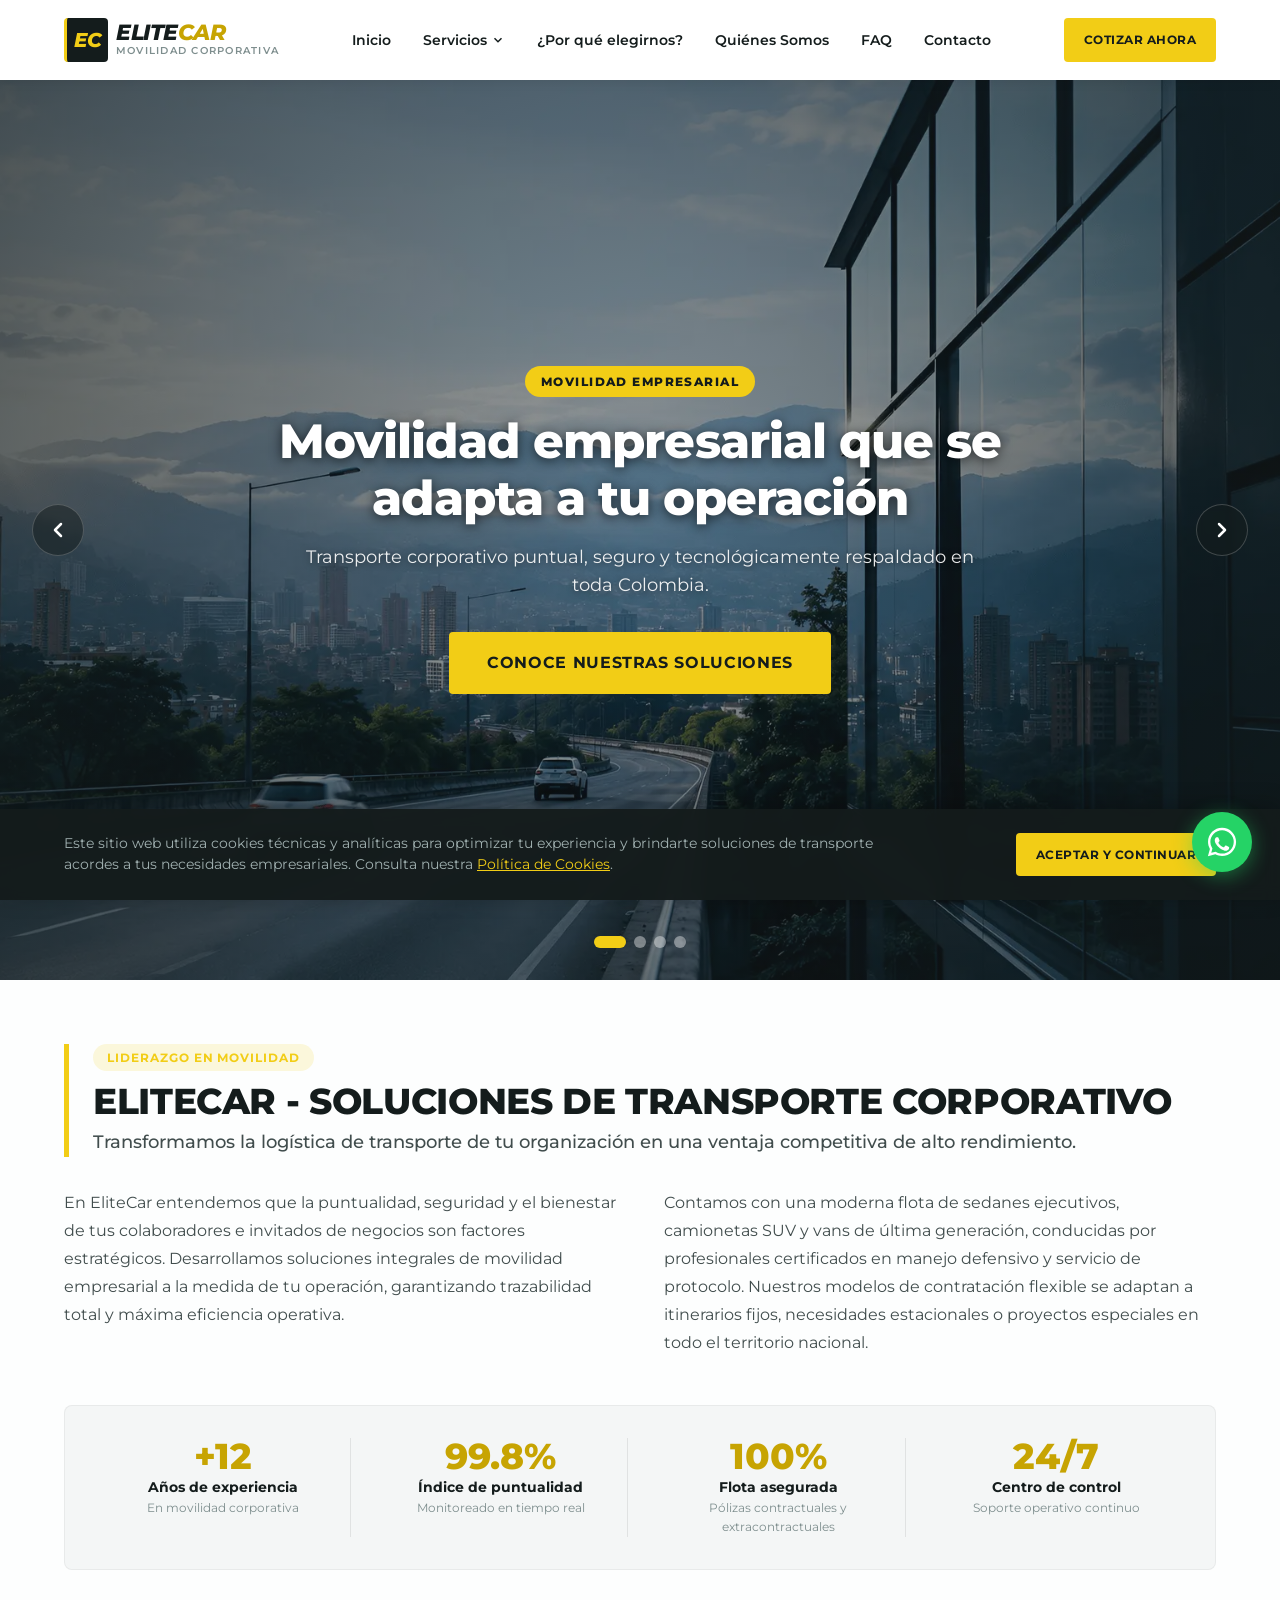
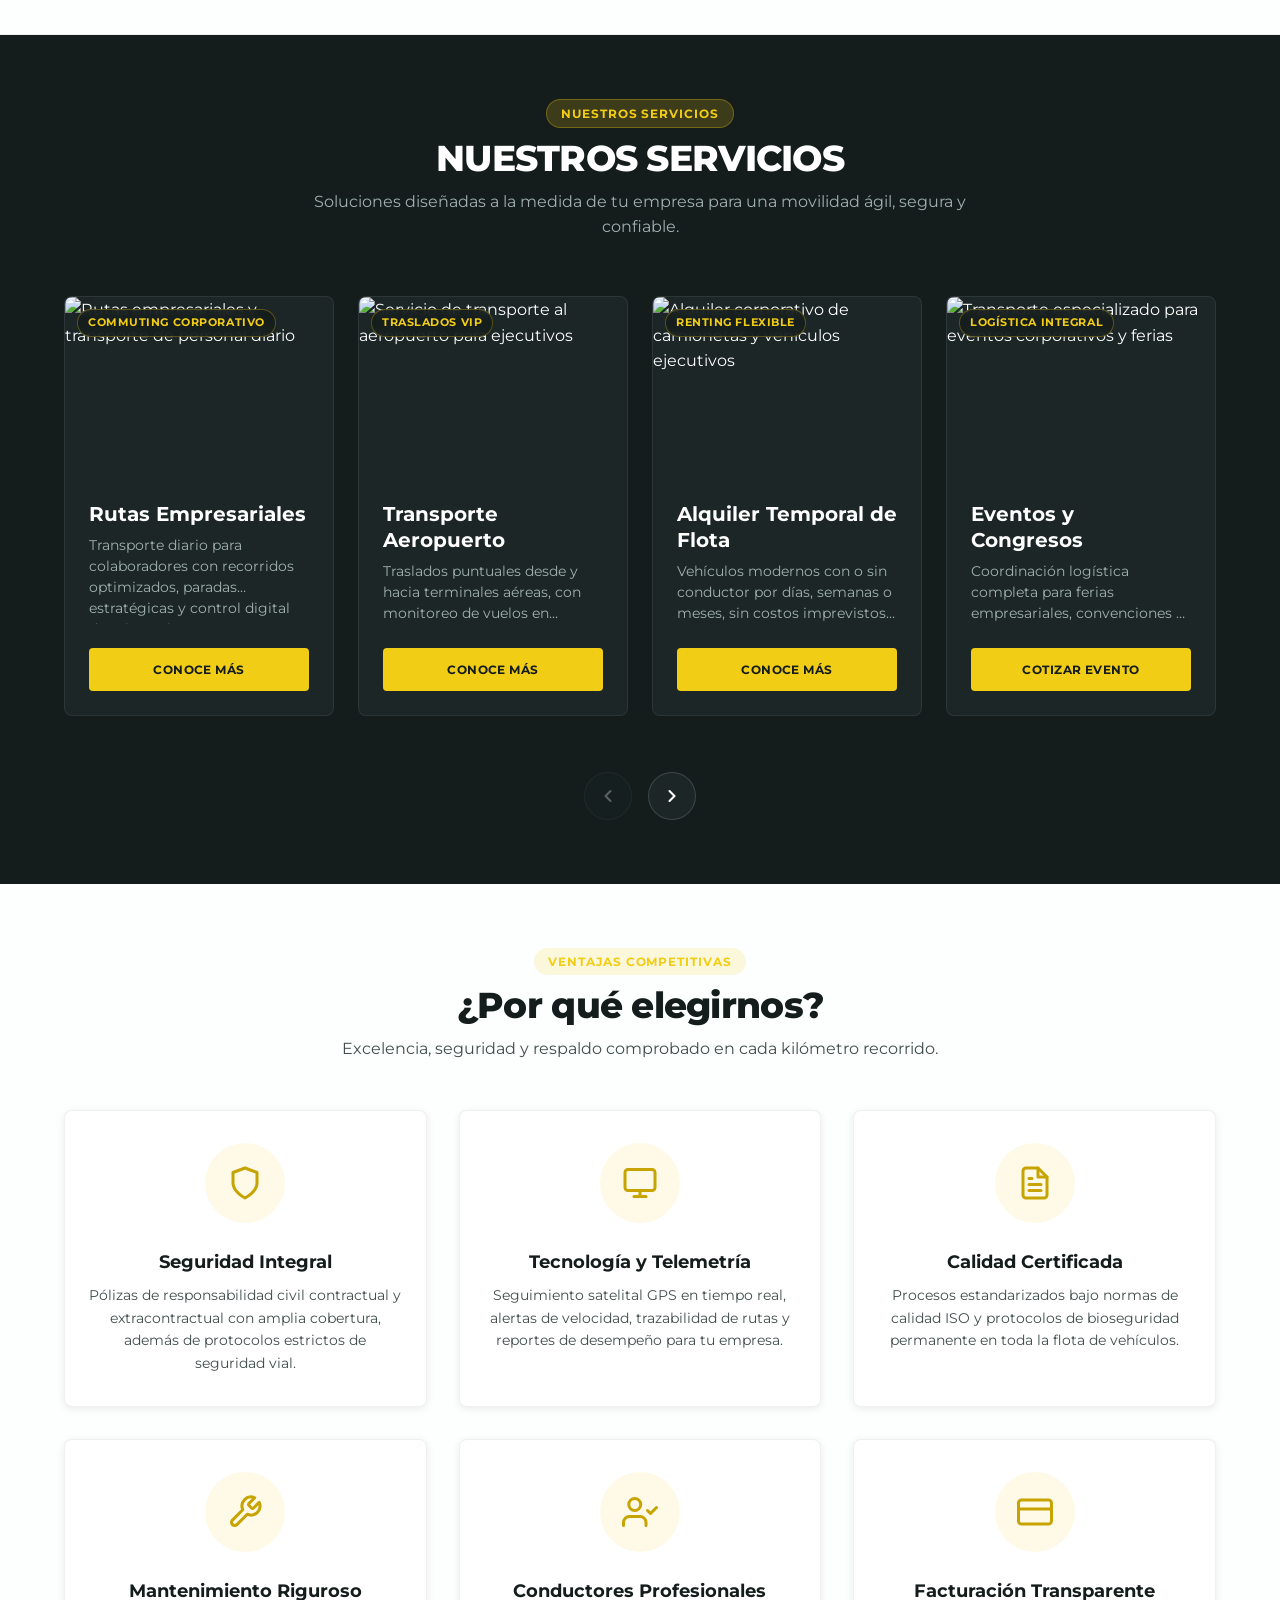
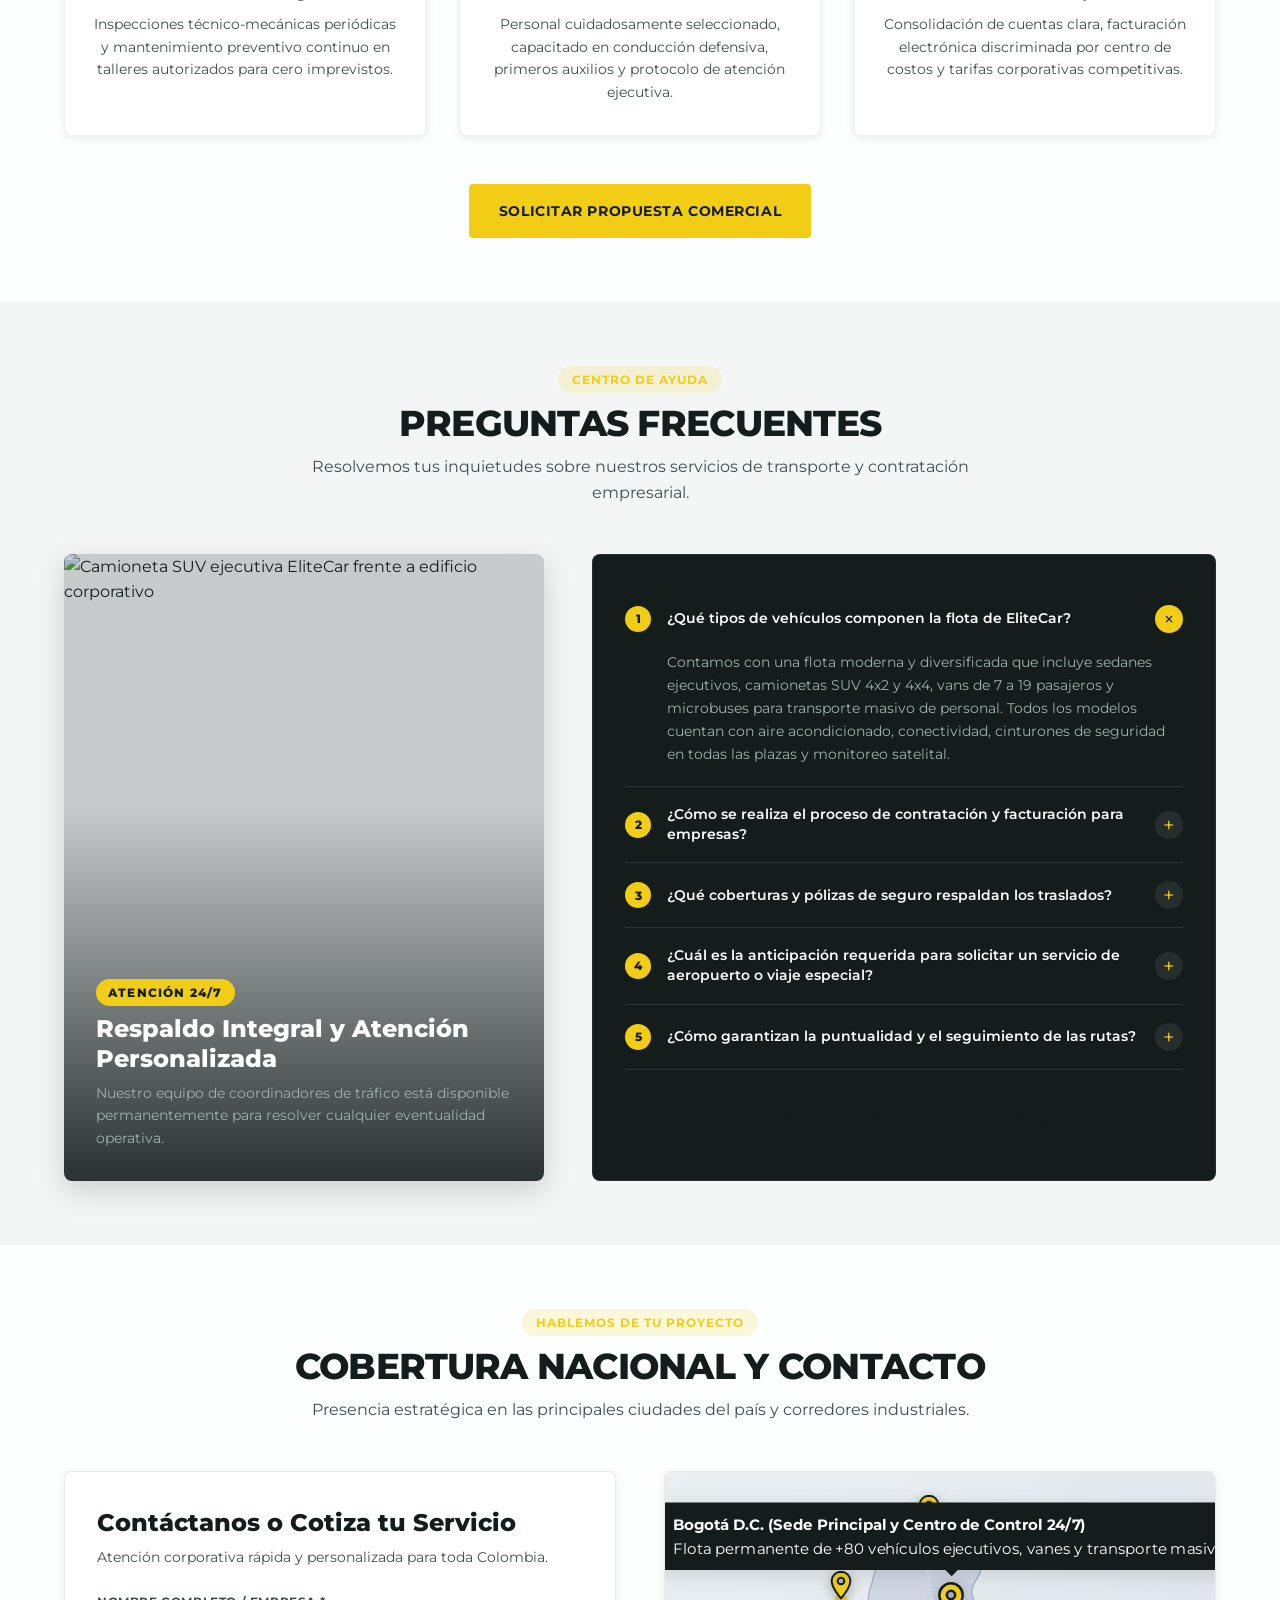
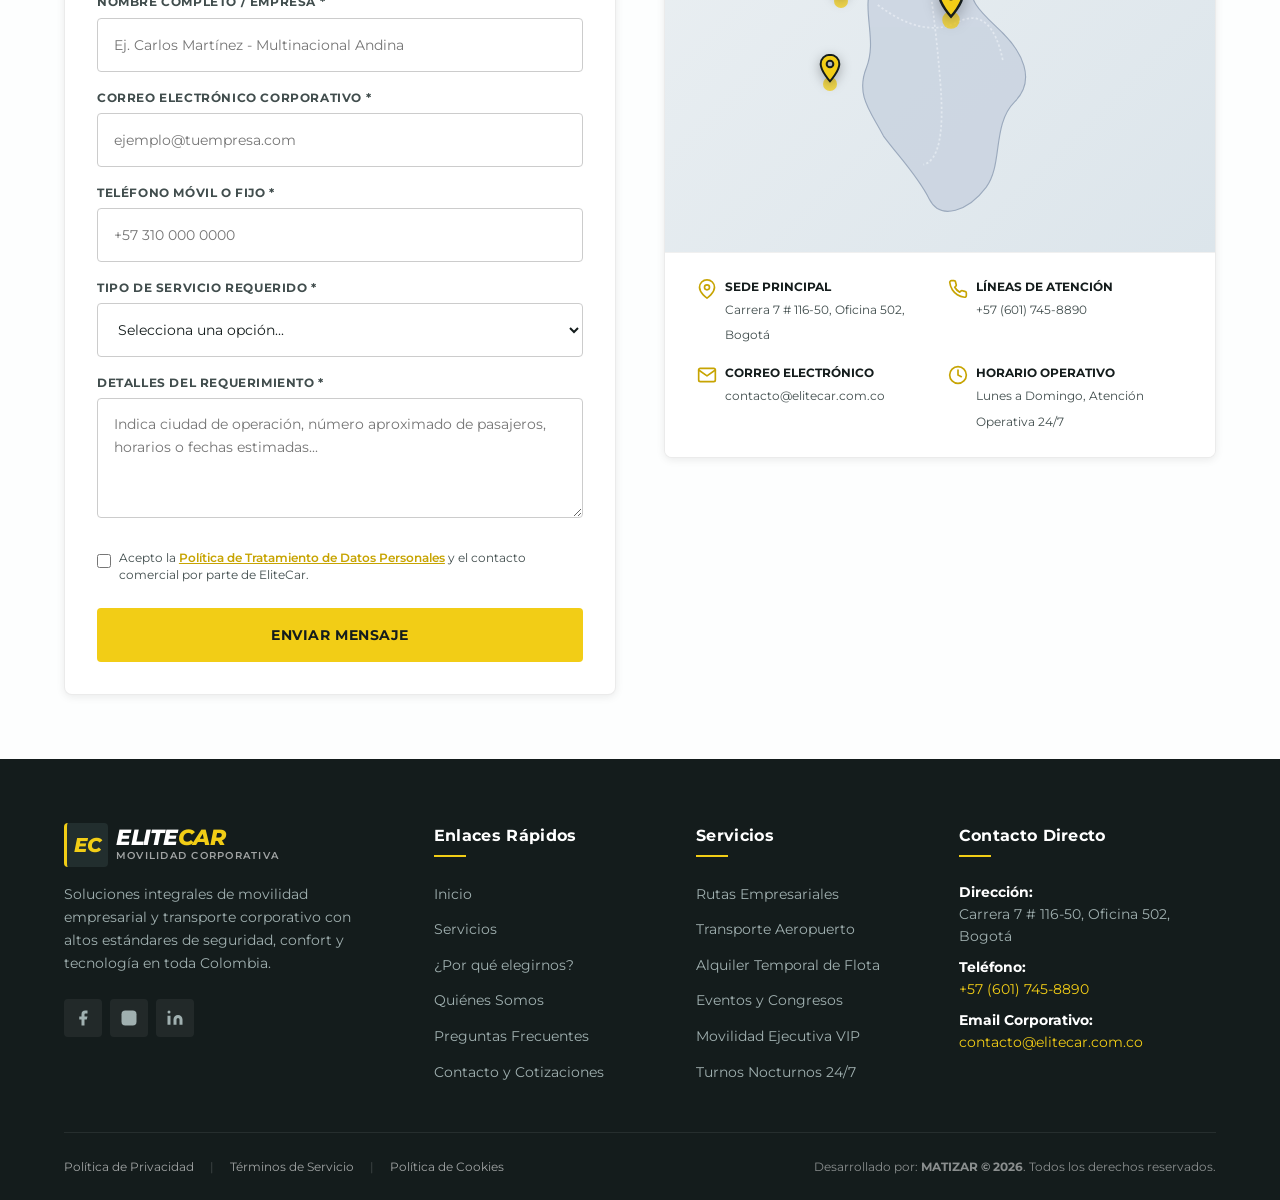
==== index.html @ 80fd0830 "added JSON integration for website content by: gemini 3.8 flash (Hish)" ====
<!DOCTYPE html>
<html lang="es">
<head>
  <meta charset="UTF-8">
  <meta name="viewport" content="width=device-width, initial-scale=1.0">
  <meta http-equiv="X-UA-Compatible" content="IE=edge">

  <!-- SEO Primary Meta Tags -->
  <title>EliteCar - Soluciones de Transporte Corporativo en Colombia</title>
  <meta name="description" content="EliteCar ofrece transporte empresarial, rutas corporativas para colaboradores, transfer aeropuerto y alquiler de flota ejecutiva en Colombia. Flota moderna con telemetría GPS y conductores certificados.">
  <meta name="keywords" content="transporte empresarial, rutas corporativas, transporte aeropuerto bogota, alquiler camionetas ejecutivas, movilidad corporativa colombia, van ejecutiva">
  <meta name="author" content="MATIZAR 2026 / EliteCar">
  <meta name="robots" content="index, follow">

  <!-- Open Graph / Facebook / LinkedIn -->
  <meta property="og:type" content="website">
  <meta property="og:url" content="https://elitecar.com.co/">
  <meta property="og:title" content="EliteCar - Innovación sobre ruedas | Transporte Empresarial">
  <meta property="og:description" content="Soluciones integrales de movilidad empresarial y transporte corporativo con altos estándares de seguridad y puntualidad.">
  <meta property="og:image" content="https://images.unsplash.com/photo-1486406146926-c627a92ad1ab?auto=format&fit=crop&w=1200&q=80">
  <meta property="og:locale" content="es_CO">

  <!-- Twitter Card -->
  <meta name="twitter:card" content="summary_large_image">
  <meta name="twitter:url" content="https://elitecar.com.co/">
  <meta name="twitter:title" content="EliteCar - Transporte Corporativo en Colombia">
  <meta name="twitter:description" content="Rutas empresariales, transfer aeropuerto y alquiler de vehículos ejecutivos para empresas.">
  <meta name="twitter:image" content="https://images.unsplash.com/photo-1486406146926-c627a92ad1ab?auto=format&fit=crop&w=1200&q=80">

  <!-- Canonical URL -->
  <link rel="canonical" href="https://elitecar.com.co/">

  <!-- Stylesheet -->
  <link rel="stylesheet" href="assets/css/styles.css">

  <!-- Schema.org JSON-LD Structured Data -->
  <script type="application/ld+json">
  {
    "@context": "https://schema.org",
    "@type": "LocalBusiness",
    "name": "EliteCar Soluciones de Transporte S.A.S.",
    "image": "https://images.unsplash.com/photo-1486406146926-c627a92ad1ab?auto=format&fit=crop&w=1200&q=80",
    "description": "Soluciones de movilidad y transporte empresarial en Colombia.",
    "url": "https://elitecar.com.co/",
    "telephone": "+576017458890",
    "priceRange": "$$",
    "address": {
      "@type": "PostalAddress",
      "streetAddress": "Carrera 7 # 116-50, Oficina 502",
      "addressLocality": "Bogotá",
      "addressRegion": "Cundinamarca",
      "postalCode": "110111",
      "addressCountry": "CO"
    },
    "geo": {
      "@type": "GeoCoordinates",
      "latitude": 4.6974,
      "longitude": -74.0306
    },
    "openingHoursSpecification": {
      "@type": "OpeningHoursSpecification",
      "dayOfWeek": [
        "Monday",
        "Tuesday",
        "Wednesday",
        "Thursday",
        "Friday",
        "Saturday",
        "Sunday"
      ],
      "opens": "00:00",
      "closes": "23:59"
    }
  }
  </script>
</head>
<body>

  <!-- ==================== SITE HEADER ==================== -->
  <header class="site-header" id="site-header">
    <div class="container header-container">
      <!-- Brand Logo -->
      <a href="index.html" class="site-logo" aria-label="EliteCar Inicio">
        <div class="logo-symbol">EC</div>
        <div class="logo-text-group">
          <span class="logo-text">ELITE<span>CAR</span></span>
          <span class="logo-subtext">Movilidad Corporativa</span>
        </div>
      </a>

      <!-- Desktop & Mobile Navigation Menu -->
      <nav class="nav-menu" id="nav-menu" aria-label="Navegación principal">
        <div class="nav-item">
          <a href="index.html" class="nav-link">Inicio</a>
        </div>
        <div class="nav-item has-dropdown">
          <a href="#servicios" class="nav-link" aria-haspopup="true" aria-expanded="false">
            Servicios
            <svg class="dropdown-chevron" viewBox="0 0 24 24" fill="none" stroke="currentColor" stroke-width="2.5" stroke-linecap="round" stroke-linejoin="round">
              <polyline points="6 9 12 15 18 9"></polyline>
            </svg>
          </a>
          <div class="dropdown-menu" role="menu">
            <a href="services/rutas-empresariales.html" class="dropdown-link" role="menuitem">Rutas Empresariales</a>
            <a href="services/transporte-aeropuerto.html" class="dropdown-link" role="menuitem">Transporte Aeropuerto</a>
            <a href="services/alquiler-temporal.html" class="dropdown-link" role="menuitem">Alquiler Temporal de Flota</a>
            <a href="#servicios" class="dropdown-link" role="menuitem">Ver Todos los Servicios</a>
          </div>
        </div>
        <div class="nav-item">
          <a href="#beneficios" class="nav-link">¿Por qué nosotros?</a>
        </div>
        <div class="nav-item">
          <a href="quienes-somos.html" class="nav-link">Quiénes Somos</a>
        </div>
        <div class="nav-item">
          <a href="#faq" class="nav-link">Preguntas</a>
        </div>
        <div class="nav-item">
          <a href="#contacto" class="nav-link">Contacto</a>
        </div>
      </nav>

      <!-- Header CTA & Mobile Toggle Button -->
      <div style="display: flex; align-items: center; gap: 16px;">
        <a href="#contacto" class="btn btn-sm header-cta-btn">COTIZAR AHORA</a>
        <button class="menu-toggle" id="menu-toggle" aria-label="Abrir menú" aria-expanded="false" aria-controls="nav-menu">
          <span class="hamburger-icon"></span>
        </button>
      </div>
    </div>
  </header>

  <main>
    <!-- ==================== HERO SLIDER ==================== -->
    <section class="hero-slider-section" aria-label="Destacados y Soluciones de Movilidad">
      <div class="slider-wrapper">
        <div class="slider-track">
          <!-- Slide 1 -->
          <div class="slide-item active">
            <img src="https://images.unsplash.com/photo-1486406146926-c627a92ad1ab?auto=format&fit=crop&w=1920&q=80" alt="Flota empresarial EliteCar en autopista corporativa" class="slide-image">
            <div class="slide-overlay"></div>
            <div class="slide-content">
              <span class="slide-badge">MOVILIDAD EMPRESARIAL</span>
              <h1 class="slide-title">Movilidad empresarial que se adapta a tu operación</h1>
              <p class="slide-subtitle">Soluciones integrales de transporte corporativo en Colombia. Seguridad certificada, puntualidad rigurosa y tecnología de punta.</p>
              <a href="#servicios" class="btn hero-cta">CONOCE NUESTRAS SOLUCIONES</a>
            </div>
          </div>

          <!-- Slide 2 -->
          <div class="slide-item">
            <img src="https://images.unsplash.com/photo-1549399542-7e3f8b79c341?auto=format&fit=crop&w=1920&q=80" alt="Rutas empresariales y transporte de personal corporativo" class="slide-image">
            <div class="slide-overlay"></div>
            <div class="slide-content">
              <span class="slide-badge">PUNTUALIDAD GARANTIZADA</span>
              <h2 class="slide-title" style="font-size: var(--font-size-h1);">Rutas estratégicas para optimizar tu talento humano</h2>
              <p class="slide-subtitle">Conecta tus sedes y transporta a tus colaboradores con bioseguridad, confort y trazabilidad satelital en tiempo real.</p>
              <a href="#contacto" class="btn hero-cta">SOLICITAR COTIZACIÓN</a>
            </div>
          </div>

          <!-- Slide 3 -->
          <div class="slide-item">
            <img src="https://images.unsplash.com/photo-1503376780353-7e6692767b70?auto=format&fit=crop&w=1920&q=80" alt="Vehículo ejecutivo para transporte al aeropuerto y directivos" class="slide-image">
            <div class="slide-overlay"></div>
            <div class="slide-content">
              <span class="slide-badge">SERVICIO VIP Y AEROPUERTO</span>
              <h2 class="slide-title" style="font-size: var(--font-size-h1);">Traslados ejecutivos y transfer aeropuerto 24/7</h2>
              <p class="slide-subtitle">Atención personalizada con monitoreo de vuelos y recepción preferencial para ejecutivos, clientes y juntas directivas.</p>
              <a href="services/transporte-aeropuerto.html" class="btn hero-cta">VER DETALLES DEL SERVICIO</a>
            </div>
          </div>

          <!-- Slide 4 -->
          <div class="slide-item">
            <img src="https://images.unsplash.com/photo-1563720223185-11003d516935?auto=format&fit=crop&w=1920&q=80" alt="Flota moderna de camionetas SUV ejecutivas" class="slide-image">
            <div class="slide-overlay"></div>
            <div class="slide-content">
              <span class="slide-badge">COBERTURA NACIONAL</span>
              <h2 class="slide-title" style="font-size: var(--font-size-h1);">Flota moderna monitoreada por telemetría GPS</h2>
              <p class="slide-subtitle">Gestión inteligente de flotas con control de velocidad, informes periódicos y respuesta operativa inmediata.</p>
              <a href="#servicios" class="btn hero-cta">DESCUBRE NUESTRA FLOTA</a>
            </div>
          </div>
        </div>

        <!-- Slider Navigation Controls -->
        <button class="slider-arrow slider-arrow-prev" aria-label="Diapositiva anterior">
          <svg width="24" height="24" viewBox="0 0 24 24" fill="none" stroke="currentColor" stroke-width="2.5" stroke-linecap="round" stroke-linejoin="round">
            <polyline points="15 18 9 12 15 6"></polyline>
          </svg>
        </button>
        <button class="slider-arrow slider-arrow-next" aria-label="Siguiente diapositiva">
          <svg width="24" height="24" viewBox="0 0 24 24" fill="none" stroke="currentColor" stroke-width="2.5" stroke-linecap="round" stroke-linejoin="round">
            <polyline points="9 18 15 12 9 6"></polyline>
          </svg>
        </button>

        <!-- Dots Indicators -->
        <div class="slider-dots" role="tablist" aria-label="Controles del carrusel"></div>
      </div>
    </section>

    <!-- ==================== CORPORATE PRESENTATION BLOCK ==================== -->
    <section class="section section-corporate" id="corporativo">
      <div class="container">
        <div class="corporate-header">
          <span class="badge-tag">LIDERAZGO EN MOVILIDAD</span>
          <h2 class="corporate-headline">ELITECAR - SOLUCIONES DE TRANSPORTE CORPORATIVO</h2>
          <p class="corporate-lead">Transformamos la movilidad de tu organización en una ventaja estratégica de alto rendimiento.</p>
        </div>

        <div class="corporate-grid">
          <div class="corporate-text-column">
            <p>En EliteCar entendemos que la puntualidad, seguridad y el bienestar de tus colaboradores e invitados corporativos son factores esenciales para la productividad. Por ello, estructuramos esquemas de transporte empresarial a la medida de tu modelo de negocio, respaldados por tecnología de geolocalización satelital y soporte permanente.</p>
          </div>
          <div class="corporate-text-column">
            <p>Disponemos de un parque automotor moderno integrado por sedanes ejecutivos, camionetas SUV 4x4 y vanes de alta capacidad, conducidas por profesionales certificados en manejo defensivo y servicio corporativo de protocolo. Operamos con modelos de contratación flexibles que reducen la carga administrativa y optimizan costos logísticos.</p>
          </div>
        </div>

        <!-- Corporate Metrics -->
        <div class="metrics-grid">
          <div class="metric-card">
            <div class="metric-value">+12</div>
            <div class="metric-label">Años de Trayectoria</div>
            <div class="metric-detail">En movilidad corporativa</div>
          </div>
          <div class="metric-card">
            <div class="metric-value">99.8%</div>
            <div class="metric-label">Índice de Puntualidad</div>
            <div class="metric-detail">Monitoreado en tiempo real</div>
          </div>
          <div class="metric-card">
            <div class="metric-value">100%</div>
            <div class="metric-label">Flota Asegurada</div>
            <div class="metric-detail">Pólizas contractuales completas</div>
          </div>
          <div class="metric-card">
            <div class="metric-value">24/7</div>
            <div class="metric-label">Centro de Control</div>
            <div class="metric-detail">Atención y despacho continuo</div>
          </div>
        </div>
      </div>
    </section>

    <!-- ==================== SERVICIOS SECTION ==================== -->
    <section class="section section-dark services-section" id="servicios">
      <div class="container">
        <div class="section-header">
          <span class="badge-tag">NUESTROS SERVICIOS</span>
          <h2 class="section-title">Soluciones de Transporte Especializado</h2>
          <p class="section-subtitle">Diseñamos esquemas adaptados a las exigencias operativas y financieras de tu organización.</p>
        </div>

        <!-- Carousel Container -->
        <div class="services-carousel-wrapper">
          <div class="services-track">
            <!-- Service Card 1 -->
            <article class="service-card">
              <div class="service-card-media">
                <img src="https://images.unsplash.com/photo-1549399542-7e3f8b79c341?auto=format&fit=crop&w=800&q=80" alt="Rutas Empresariales para personal corporativo" class="service-card-img" loading="lazy">
                <span class="service-card-category">Commuting</span>
              </div>
              <div class="service-card-body">
                <h3 class="service-card-title">Rutas Empresariales</h3>
                <p class="service-card-desc">Transporte diario para colaboradores con diseño de recorridos eficientes, paradas estratégicas y registro digital de asistencia.</p>
                <a href="services/rutas-empresariales.html" class="btn btn-sm service-card-cta">CONOCE MÁS</a>
              </div>
            </article>

            <!-- Service Card 2 -->
            <article class="service-card">
              <div class="service-card-media">
                <img src="https://images.unsplash.com/photo-1503376780353-7e6692767b70?auto=format&fit=crop&w=800&q=80" alt="Transporte Aeropuerto y traslados ejecutivos" class="service-card-img" loading="lazy">
                <span class="service-card-category">Transfer VIP</span>
              </div>
              <div class="service-card-body">
                <h3 class="service-card-title">Transporte Aeropuerto</h3>
                <p class="service-card-desc">Traslados puntuales desde y hacia terminales aéreas con seguimiento de vuelos en vivo, recepción personalizada y conductores bilingües.</p>
                <a href="services/transporte-aeropuerto.html" class="btn btn-sm service-card-cta">CONOCE MÁS</a>
              </div>
            </article>

            <!-- Service Card 3 -->
            <article class="service-card">
              <div class="service-card-media">
                <img src="https://images.unsplash.com/photo-1563720223185-11003d516935?auto=format&fit=crop&w=800&q=80" alt="Alquiler temporal de camionetas y flotas" class="service-card-img" loading="lazy">
                <span class="service-card-category">Renting</span>
              </div>
              <div class="service-card-body">
                <h3 class="service-card-title">Alquiler Temporal de Flota</h3>
                <p class="service-card-desc">Vehículos ejecutivos y camionetas SUV con o sin conductor por días, semanas o meses, sin costos imprevistos ni trámites complejos.</p>
                <a href="services/alquiler-temporal.html" class="btn btn-sm service-card-cta">CONOCE MÁS</a>
              </div>
            </article>

            <!-- Service Card 4 -->
            <article class="service-card">
              <div class="service-card-media">
                <img src="https://images.unsplash.com/photo-1570125909232-eb263c188f7e?auto=format&fit=crop&w=800&q=80" alt="Logística de transporte para eventos empresariales" class="service-card-img" loading="lazy">
                <span class="service-card-category">Logística</span>
              </div>
              <div class="service-card-body">
                <h3 class="service-card-title">Eventos y Congresos</h3>
                <p class="service-card-desc">Coordinación logística integral para convenciones empresariales, ferias, asambleas de accionistas y traslados masivos sincronizados.</p>
                <a href="#contacto" class="btn btn-sm service-card-cta">COTIZAR EVENTO</a>
              </div>
            </article>

            <!-- Service Card 5 -->
            <article class="service-card">
              <div class="service-card-media">
                <img src="https://images.unsplash.com/photo-1550355291-bbee04a92027?auto=format&fit=crop&w=800&q=80" alt="Movilidad VIP para alta dirección" class="service-card-img" loading="lazy">
                <span class="service-card-category">Alta Dirección</span>
              </div>
              <div class="service-card-body">
                <h3 class="service-card-title">Movilidad Ejecutiva VIP</h3>
                <p class="service-card-desc">Sedanes de alta gama y camionetas blindadas para juntas directivas, dignatarios y visitas diplomáticas con máximo estándar de discreción.</p>
                <a href="#contacto" class="btn btn-sm service-card-cta">SOLICITAR SERVICIO</a>
              </div>
            </article>

            <!-- Service Card 6 -->
            <article class="service-card">
              <div class="service-card-media">
                <img src="https://images.unsplash.com/photo-1517524008697-84bbe3c3fd98?auto=format&fit=crop&w=800&q=80" alt="Turnos especiales y transporte nocturno" class="service-card-img" loading="lazy">
                <span class="service-card-category">24 Horas</span>
              </div>
              <div class="service-card-body">
                <h3 class="service-card-title">Turnos Especiales y Nocturnos</h3>
                <p class="service-card-desc">Traslado seguro puerta a puerta para turnos rotativos en centros de contacto, plantas industriales, sector salud y plataformas de logística.</p>
                <a href="#contacto" class="btn btn-sm service-card-cta">CONSULTAR PLAN</a>
              </div>
            </article>
          </div>
        </div>

        <!-- Carousel Desktop/Tablet Arrows -->
        <div class="services-controls">
          <button class="carousel-btn carousel-btn-prev" aria-label="Servicio anterior">
            <svg width="20" height="20" viewBox="0 0 24 24" fill="none" stroke="currentColor" stroke-width="2.5" stroke-linecap="round" stroke-linejoin="round">
              <polyline points="15 18 9 12 15 6"></polyline>
            </svg>
          </button>
          <button class="carousel-btn carousel-btn-next" aria-label="Siguiente servicio">
            <svg width="20" height="20" viewBox="0 0 24 24" fill="none" stroke="currentColor" stroke-width="2.5" stroke-linecap="round" stroke-linejoin="round">
              <polyline points="9 18 15 12 9 6"></polyline>
            </svg>
          </button>
        </div>

        <!-- Mobile "Ver más" Button -->
        <div class="services-mobile-toggle">
          <button class="btn btn-secondary btn-block btn-toggle-services">▼ VER MÁS SERVICIOS</button>
        </div>
      </div>
    </section>

    <!-- ==================== BENEFICIOS SECTION ==================== -->
    <section class="section" id="beneficios">
      <div class="container">
        <div class="section-header">
          <span class="badge-tag">VENTAJAS COMPETITIVAS</span>
          <h2 class="section-title">¿Por qué elegirnos?</h2>
          <p class="section-subtitle">Pilares de servicio fundamentados en la excelencia, seguridad y satisfacción integral del cliente.</p>
        </div>

        <div class="benefits-grid">
          <!-- Benefit 1: Seguridad -->
          <div class="benefit-card">
            <div class="benefit-icon-wrapper">
              <svg class="benefit-icon" viewBox="0 0 24 24">
                <path d="M12 22s8-4 8-10V5l-8-3-8 3v7c0 6 8 10 8 10z"></path>
              </svg>
            </div>
            <h3 class="benefit-title">Seguridad Integral</h3>
            <p class="benefit-desc">Pólizas de Responsabilidad Civil Contractual y Extracontractual con amplia cobertura, alineadas a las regulaciones del Ministerio de Transporte.</p>
          </div>

          <!-- Benefit 2: Tecnología -->
          <div class="benefit-card">
            <div class="benefit-icon-wrapper">
              <svg class="benefit-icon" viewBox="0 0 24 24">
                <rect x="2" y="3" width="20" height="14" rx="2" ry="2"></rect>
                <line x1="8" y1="21" x2="16" y2="21"></line>
                <line x1="12" y1="17" x2="12" y2="21"></line>
              </svg>
            </div>
            <h3 class="benefit-title">Tecnología y Telemetría</h3>
            <p class="benefit-desc">Plataforma de rastreo satelital GPS en vivo, alertas de velocidad, control de kilometraje y reportes de gestión personalizados para tu compañía.</p>
          </div>

          <!-- Benefit 3: Calidad -->
          <div class="benefit-card">
            <div class="benefit-icon-wrapper">
              <svg class="benefit-icon" viewBox="0 0 24 24">
                <path d="M14 2H6a2 2 0 0 0-2 2v16a2 2 0 0 0 2 2h12a2 2 0 0 0 2-2V8z"></path>
                <polyline points="14 2 14 8 20 8"></polyline>
                <line x1="16" y1="13" x2="8" y2="13"></line>
                <line x1="16" y1="17" x2="8" y2="17"></line>
                <polyline points="10 9 9 9 8 9"></polyline>
              </svg>
            </div>
            <h3 class="benefit-title">Calidad Certificada</h3>
            <p class="benefit-desc">Estandarización de procesos operativos, protocolos de bioseguridad permanente y auditorías constantes del estado y confort de cada automotor.</p>
          </div>

          <!-- Benefit 4: Mantenimiento -->
          <div class="benefit-card">
            <div class="benefit-icon-wrapper">
              <svg class="benefit-icon" viewBox="0 0 24 24">
                <path d="M14.7 6.3a1 1 0 0 0 0 1.4l1.6 1.6a1 1 0 0 0 1.4 0l3.77-3.77a6 6 0 0 1-7.94 7.94l-6.91 6.91a2.12 2.12 0 0 1-3-3l6.91-6.91a6 6 0 0 1 7.94-7.94l-3.76 3.76z"></path>
              </svg>
            </div>
            <h3 class="benefit-title">Mantenimiento Riguroso</h3>
            <p class="benefit-desc">Inspecciones preventivas periódicas y alistamiento mecánico diario en talleres oficiales para garantizar cero contratiempos en carretera.</p>
          </div>

          <!-- Benefit 5: Conductores -->
          <div class="benefit-card">
            <div class="benefit-icon-wrapper">
              <svg class="benefit-icon" viewBox="0 0 24 24">
                <path d="M16 21v-2a4 4 0 0 0-4-4H5a4 4 0 0 0-4 4v2"></path>
                <circle cx="8.5" cy="7" r="4"></circle>
                <polyline points="17 11 19 13 23 9"></polyline>
              </svg>
            </div>
            <h3 class="benefit-title">Conductores Profesionales</h3>
            <p class="benefit-desc">Personal seleccionado con rigurosos filtros de seguridad, capacitado en manejo defensivo, primeros auxilios y protocolo ejecutivo.</p>
          </div>

          <!-- Benefit 6: Facturación -->
          <div class="benefit-card">
            <div class="benefit-icon-wrapper">
              <svg class="benefit-icon" viewBox="0 0 24 24">
                <rect x="1" y="4" width="22" height="16" rx="2" ry="2"></rect>
                <line x1="1" y1="10" x2="23" y2="10"></line>
              </svg>
            </div>
            <h3 class="benefit-title">Facturación Transparente</h3>
            <p class="benefit-desc">Consolidación contable ágil, facturación electrónica detallada por centro de costos y tarifas corporativas altamente competitivas.</p>
          </div>
        </div>

        <div class="benefits-cta-box">
          <a href="#contacto" class="btn">SOLICITAR PROPUESTA COMERCIAL</a>
        </div>
      </div>
    </section>

    <!-- ==================== FAQ ACCORDION SECTION ==================== -->
    <section class="section section-light-alt" id="faq">
      <div class="container">
        <div class="section-header">
          <span class="badge-tag">CENTRO DE AYUDA</span>
          <h2 class="section-title">Preguntas Frecuentes</h2>
          <p class="section-subtitle">Aclaramos las dudas más habituales sobre contratación, flota y cobertura operativa.</p>
        </div>

        <div class="faq-section-wrapper">
          <!-- Side Visual Card (Mockup Consistency) -->
          <div class="faq-side-image-card">
            <img src="https://images.unsplash.com/photo-1549399542-7e3f8b79c341?auto=format&fit=crop&w=1000&q=80" alt="Camioneta ejecutiva EliteCar frente a edificio corporativo" class="faq-side-img" loading="lazy">
            <div class="faq-image-overlay">
              <span class="faq-image-badge">ATENCIÓN 24/7</span>
              <h3 class="faq-image-title">Respaldo Integral y Atención Personalizada</h3>
              <p class="faq-image-text">Nuestro equipo de coordinadores de tráfico está disponible permanentemente para resolver cualquier eventualidad operativa.</p>
            </div>
          </div>

          <!-- Accordion Component -->
          <div class="faq-accordion-box">
            <div class="faq-list">
              <!-- Question 1 (Open by default) -->
              <div class="faq-item active">
                <button class="faq-trigger" aria-expanded="true">
                  <div class="faq-question-wrap">
                    <span class="faq-number">1</span>
                    <span class="faq-question">¿Qué tipos de vehículos componen la flota de EliteCar?</span>
                  </div>
                  <span class="faq-indicator">+</span>
                </button>
                <div class="faq-answer" aria-hidden="false">
                  <div class="faq-answer-inner">
                    Contamos con una flota moderna que incluye sedanes ejecutivos, camionetas SUV 4x2 y 4x4, vans de 7 a 19 pasajeros y microbuses para transporte masivo de personal. Todos los modelos cuentan con aire acondicionado, conectividad, cinturones de seguridad en todas las plazas y monitoreo satelital.
                  </div>
                </div>
              </div>

              <!-- Question 2 -->
              <div class="faq-item">
                <button class="faq-trigger" aria-expanded="false">
                  <div class="faq-question-wrap">
                    <span class="faq-number">2</span>
                    <span class="faq-question">¿Cómo se realiza el proceso de contratación y facturación para empresas?</span>
                  </div>
                  <span class="faq-indicator">+</span>
                </button>
                <div class="faq-answer" aria-hidden="true">
                  <div class="faq-answer-inner">
                    Diseñamos un contrato marco de prestación de servicios ajustado a las necesidades de tu empresa (tiempo fijo, por demanda o bolsa de horas). La facturación se emite de forma electrónica quincenal o mensual, acompañada de un informe detallado de servicios, fechas, usuarios transportados y centros de costos.
                  </div>
                </div>
              </div>

              <!-- Question 3 -->
              <div class="faq-item">
                <button class="faq-trigger" aria-expanded="false">
                  <div class="faq-question-wrap">
                    <span class="faq-number">3</span>
                    <span class="faq-question">¿Qué coberturas y pólizas de seguro respaldan los traslados?</span>
                  </div>
                  <span class="faq-indicator">+</span>
                </button>
                <div class="faq-answer" aria-hidden="true">
                  <div class="faq-answer-inner">
                    Todos nuestros servicios operan con pólizas de Responsabilidad Civil Contractual (RCC) y Extracontractual (RCE) vigentes ante el Ministerio de Transporte de Colombia, con coberturas extendidas que protegen a los pasajeros, equipaje y terceros durante todo el trayecto.
                  </div>
                </div>
              </div>

              <!-- Question 4 -->
              <div class="faq-item">
                <button class="faq-trigger" aria-expanded="false">
                  <div class="faq-question-wrap">
                    <span class="faq-number">4</span>
                    <span class="faq-question">¿Cuál es la anticipación requerida para solicitar un servicio de aeropuerto o viaje especial?</span>
                  </div>
                  <span class="faq-indicator">+</span>
                </button>
                <div class="faq-answer" aria-hidden="true">
                  <div class="faq-answer-inner">
                    Para traslados ejecutivos al aeropuerto recomendamos reservar con un mínimo de 4 a 6 horas de anticipación. Para eventos corporativos de gran escala o rutas continuas de personal, coordinamos la logística con 48 horas previas para garantizar asignación de flota dedicada y verificación de itinerarios.
                  </div>
                </div>
              </div>

              <!-- Question 5 -->
              <div class="faq-item">
                <button class="faq-trigger" aria-expanded="false">
                  <div class="faq-question-wrap">
                    <span class="faq-number">5</span>
                    <span class="faq-question">¿Cómo garantizan la puntualidad y el seguimiento de las rutas?</span>
                  </div>
                  <span class="faq-indicator">+</span>
                </button>
                <div class="faq-answer" aria-hidden="true">
                  <div class="faq-answer-inner">
                    Nuestra central operativa monitorea el 100% de los vehículos mediante telemetría GPS en tiempo real. Esto nos permite anticipar congestiones de tráfico, ajustar rutas dinámicas, controlar límites de velocidad y enviar notificaciones de llegada tanto al coordinador de la empresa como al usuario.
                  </div>
                </div>
              </div>

              <!-- Question 6 (Hidden initially) -->
              <div class="faq-item" style="display: none;">
                <button class="faq-trigger" aria-expanded="false">
                  <div class="faq-question-wrap">
                    <span class="faq-number">6</span>
                    <span class="faq-question">¿Los conductores cuentan con formación y certificación profesional?</span>
                  </div>
                  <span class="faq-indicator">+</span>
                </button>
                <div class="faq-answer" aria-hidden="true">
                  <div class="faq-answer-inner">
                    Sí, nuestros conductores pasan por rigurosos exámenes psicotécnicos, verificación de antecedentes y capacitaciones periódicas en manejo defensivo, primeros auxilios, normatividad vial nacional y protocolo de atención ejecutiva y confidencialidad.
                  </div>
                </div>
              </div>

              <!-- Question 7 (Hidden initially) -->
              <div class="faq-item" style="display: none;">
                <button class="faq-trigger" aria-expanded="false">
                  <div class="faq-question-wrap">
                    <span class="faq-number">7</span>
                    <span class="faq-question">¿Ofrecen cobertura a nivel nacional o únicamente en ciudades principales?</span>
                  </div>
                  <span class="faq-indicator">+</span>
                </button>
                <div class="faq-answer" aria-hidden="true">
                  <div class="faq-answer-inner">
                    Tenemos centros de operación y base permanente en Bogotá, Medellín, Cali, Barranquilla y Cartagena, y prestamos servicios intermunicipales y departamentales en todo el territorio colombiano según el requerimiento de tu compañía.
                  </div>
                </div>
              </div>

              <!-- Question 8 (Hidden initially) -->
              <div class="faq-item" style="display: none;">
                <button class="faq-trigger" aria-expanded="false">
                  <div class="faq-question-wrap">
                    <span class="faq-number">8</span>
                    <span class="faq-question">¿Disponen de vehículos blindados para directivos de alta seguridad?</span>
                  </div>
                  <span class="faq-indicator">+</span>
                </button>
                <div class="faq-answer" aria-hidden="true">
                  <div class="faq-answer-inner">
                    Sí, disponemos de camionetas SUV y vehículos blindados niveles II, III y IV con conductores escolta certificados por la Superintendencia de Vigilancia y Seguridad Privada, previa programación y evaluación de protocolo de seguridad.
                  </div>
                </div>
              </div>
            </div>

            <!-- Load More Questions Button -->
            <div class="faq-load-more-wrap">
              <button class="btn btn-secondary btn-block btn-faq-load-more">MOSTRAR MÁS PREGUNTAS (3 MÁS)</button>
            </div>
          </div>
        </div>
      </div>
    </section>

    <!-- ==================== CONTACT & MAP SECTION ==================== -->
    <section class="section" id="contacto">
      <div class="container">
        <div class="section-header">
          <span class="badge-tag">HABLEMOS DE TU PROYECTO</span>
          <h2 class="section-title">Contacto y Cotización Inmediata</h2>
          <p class="section-subtitle">Diligencia el formulario y recibe una propuesta económica estructurada para las necesidades de tu empresa.</p>
        </div>

        <div class="contact-grid">
          <!-- Form Card -->
          <div class="contact-form-card">
            <h3 class="contact-form-title">Contáctanos o Cotiza tu Servicio</h3>
            <p class="contact-form-desc">Atención corporativa rápida y personalizada para toda Colombia.</p>

            <form id="contact-form" novalidate>
              <!-- Anti-Spam Honeypot field (invisible) -->
              <div style="display: none !important;" aria-hidden="true">
                <label for="company_tax_id_hp">No llenar este campo:</label>
                <input type="text" id="company_tax_id_hp" name="company_tax_id_hp" tabindex="-1" autocomplete="off">
              </div>

              <div class="form-group">
                <label for="contact-name" class="form-label">Nombre Completo / Empresa *</label>
                <input type="text" id="contact-name" name="name" class="form-control" placeholder="Ej. Carlos Martínez - Multinacional Andina" required>
              </div>

              <div class="form-group">
                <label for="contact-email" class="form-label">Correo Electrónico Corporativo *</label>
                <input type="email" id="contact-email" name="email" class="form-control" placeholder="ejemplo@tuempresa.com" required>
              </div>

              <div class="form-group">
                <label for="contact-phone" class="form-label">Teléfono Móvil o Fijo *</label>
                <input type="tel" id="contact-phone" name="phone" class="form-control" placeholder="+57 310 000 0000" required>
              </div>

              <div class="form-group">
                <label for="contact-service" class="form-label">Tipo de Servicio Requerido *</label>
                <select id="contact-service" name="service" class="form-control" required>
                  <option value="">Selecciona una opción...</option>
                  <option value="Rutas Empresariales">Rutas Empresariales / Transporte de Personal</option>
                  <option value="Transporte Aeropuerto">Transporte y Transfer Aeropuerto 24/7</option>
                  <option value="Alquiler Temporal de Flota">Alquiler Temporal de Flota (Renting)</option>
                  <option value="Eventos y Congresos">Logística para Eventos y Congresos</option>
                  <option value="Movilidad Ejecutiva VIP">Movilidad Ejecutiva VIP / Blindados</option>
                  <option value="Turnos Especiales">Turnos Nocturnos y Operación 24 Horas</option>
                  <option value="Otro Servicio">Otra Solución Corporativa</option>
                </select>
              </div>

              <div class="form-group">
                <label for="contact-message" class="form-label">Detalles del Requerimiento *</label>
                <textarea id="contact-message" name="message" class="form-control" placeholder="Indica ciudad de operación, número aproximado de pasajeros, horarios o fechas estimadas..." required></textarea>
              </div>

              <div class="form-checkbox-group">
                <input type="checkbox" id="contact-terms" name="terms" class="form-checkbox" required>
                <label for="contact-terms" class="form-checkbox-label">
                  Acepto la <a href="politica-privacidad.html" target="_blank">Política de Tratamiento de Datos Personales</a> y el contacto comercial por parte de EliteCar.
                </label>
              </div>

              <button type="submit" class="btn btn-block">ENVIAR MENSAJE</button>

              <div class="form-feedback-message" role="alert" aria-live="polite"></div>
            </form>
          </div>

          <!-- Interactive Map & Contact Details Card -->
          <div class="contact-map-card">
            <div class="map-interactive-container" aria-label="Mapa de Cobertura Nacional en Colombia">
              <!-- SVG Visual Representation of Colombia -->
              <svg class="map-svg-background" viewBox="0 0 500 600" fill="none" xmlns="http://www.w3.org/2000/svg">
                <path d="M190 40 C 230 30, 270 20, 290 60 C 310 90, 340 120, 310 160 C 290 190, 330 220, 360 250 C 390 280, 420 330, 380 370 C 340 410, 360 480, 330 520 C 300 560, 250 580, 230 540 C 210 500, 180 470, 150 430 C 130 390, 100 360, 120 310 C 140 260, 110 210, 130 160 C 140 120, 160 70, 190 40 Z" fill="#CBD5E1" stroke="#94A3B8" stroke-width="2"/>
                <path d="M140 200 Q 220 260 280 230 T 360 300" stroke="#E2E8F0" stroke-width="3" stroke-dasharray="4 4"/>
                <path d="M220 100 Q 240 210 250 340 T 220 480" stroke="#E2E8F0" stroke-width="3" stroke-dasharray="4 4"/>
              </svg>

              <!-- Interactive Pins with percentages according to guide -->
              <!-- Bogotá: 52%, 38% -->
              <div class="map-pin active" style="left: 52%; top: 38%;" data-city="Bogotá">
                <div class="pin-pulse"></div>
                <svg class="pin-icon" viewBox="0 0 24 24" fill="#F2CD16" stroke="#141C1C" stroke-width="1.5">
                  <path d="M12 2C8.13 2 5 5.13 5 9c0 5.25 7 13 7 13s7-7.75 7-13c0-3.87-3.13-7-7-7zm0 9.5c-1.38 0-2.5-1.12-2.5-2.5s1.12-2.5 2.5-2.5 2.5 1.12 2.5 2.5-1.12 2.5-2.5 2.5z"/>
                </svg>
                <div class="map-tooltip">
                  <strong>Bogotá D.C. (Sede Principal)</strong><br>
                  Base Central & Centro de Control 24/7
                </div>
              </div>

              <!-- Medellín: 32%, 34% -->
              <div class="map-pin" style="left: 32%; top: 34%;" data-city="Medellín">
                <div class="pin-pulse"></div>
                <svg class="pin-icon" viewBox="0 0 24 24" fill="#F2CD16" stroke="#141C1C" stroke-width="1.5">
                  <path d="M12 2C8.13 2 5 5.13 5 9c0 5.25 7 13 7 13s7-7.75 7-13c0-3.87-3.13-7-7-7zm0 9.5c-1.38 0-2.5-1.12-2.5-2.5s1.12-2.5 2.5-2.5 2.5 1.12 2.5 2.5-1.12 2.5-2.5 2.5z"/>
                </svg>
                <div class="map-tooltip">
                  <strong>Medellín</strong><br>
                  Operación Antioquia & Oriente
                </div>
              </div>

              <!-- Cali: 30%, 56% -->
              <div class="map-pin" style="left: 30%; top: 56%;" data-city="Cali">
                <div class="pin-pulse"></div>
                <svg class="pin-icon" viewBox="0 0 24 24" fill="#F2CD16" stroke="#141C1C" stroke-width="1.5">
                  <path d="M12 2C8.13 2 5 5.13 5 9c0 5.25 7 13 7 13s7-7.75 7-13c0-3.87-3.13-7-7-7zm0 9.5c-1.38 0-2.5-1.12-2.5-2.5s1.12-2.5 2.5-2.5 2.5 1.12 2.5 2.5-1.12 2.5-2.5 2.5z"/>
                </svg>
                <div class="map-tooltip">
                  <strong>Cali</strong><br>
                  Base Valle del Cauca & Yumbo
                </div>
              </div>

              <!-- Barranquilla: 48%, 14% -->
              <div class="map-pin" style="left: 48%; top: 14%;" data-city="Barranquilla">
                <div class="pin-pulse"></div>
                <svg class="pin-icon" viewBox="0 0 24 24" fill="#F2CD16" stroke="#141C1C" stroke-width="1.5">
                  <path d="M12 2C8.13 2 5 5.13 5 9c0 5.25 7 13 7 13s7-7.75 7-13c0-3.87-3.13-7-7-7zm0 9.5c-1.38 0-2.5-1.12-2.5-2.5s1.12-2.5 2.5-2.5 2.5 1.12 2.5 2.5-1.12 2.5-2.5 2.5z"/>
                </svg>
                <div class="map-tooltip">
                  <strong>Barranquilla</strong><br>
                  Base Caribe Norte & Portuaria
                </div>
              </div>

              <!-- Cartagena: 42%, 18% -->
              <div class="map-pin" style="left: 42%; top: 18%;" data-city="Cartagena">
                <div class="pin-pulse"></div>
                <svg class="pin-icon" viewBox="0 0 24 24" fill="#F2CD16" stroke="#141C1C" stroke-width="1.5">
                  <path d="M12 2C8.13 2 5 5.13 5 9c0 5.25 7 13 7 13s7-7.75 7-13c0-3.87-3.13-7-7-7zm0 9.5c-1.38 0-2.5-1.12-2.5-2.5s1.12-2.5 2.5-2.5 2.5 1.12 2.5 2.5-1.12 2.5-2.5 2.5z"/>
                </svg>
                <div class="map-tooltip">
                  <strong>Cartagena</strong><br>
                  Eventos, Congresos & Turismo VIP
                </div>
              </div>
            </div>

            <!-- Lower Contact Details Box -->
            <div class="map-details-box">
              <div class="contact-info-list">
                <div class="contact-info-item">
                  <svg class="contact-info-icon" viewBox="0 0 24 24" fill="none" stroke="currentColor" stroke-width="2" stroke-linecap="round" stroke-linejoin="round">
                    <path d="M21 10c0 7-9 13-9 13s-9-6-9-13a9 9 0 0 1 18 0z"></path>
                    <circle cx="12" cy="10" r="3"></circle>
                  </svg>
                  <div class="contact-info-text">
                    <strong>Sede Principal</strong>
                    <span>Cra 7 # 116-50, Of. 502, Bogotá</span>
                  </div>
                </div>

                <div class="contact-info-item">
                  <svg class="contact-info-icon" viewBox="0 0 24 24" fill="none" stroke="currentColor" stroke-width="2" stroke-linecap="round" stroke-linejoin="round">
                    <path d="M22 16.92v3a2 2 0 0 1-2.18 2 19.79 19.79 0 0 1-8.63-3.07 19.5 19.5 0 0 1-6-6 19.79 19.79 0 0 1-3.07-8.67A2 2 0 0 1 4.11 2h3a2 2 0 0 1 2 1.72 12.84 12.84 0 0 0 .7 2.81 2 2 0 0 1-.45 2.11L8.09 9.91a16 16 0 0 0 6 6l1.27-1.27a2 2 0 0 1 2.11-.45 12.84 12.84 0 0 0 2.81.7A2 2 0 0 1 22 16.92z"></path>
                  </svg>
                  <div class="contact-info-text">
                    <strong>Líneas de Atención</strong>
                    <a href="tel:+576017458890">+57 (601) 745-8890</a>
                  </div>
                </div>

                <div class="contact-info-item">
                  <svg class="contact-info-icon" viewBox="0 0 24 24" fill="none" stroke="currentColor" stroke-width="2" stroke-linecap="round" stroke-linejoin="round">
                    <path d="M4 4h16c1.1 0 2 .9 2 2v12c0 1.1-.9 2-2 2H4c-1.1 0-2-.9-2-2V6c0-1.1.9-2 2-2z"></path>
                    <polyline points="22,6 12,13 2,6"></polyline>
                  </svg>
                  <div class="contact-info-text">
                    <strong>Correo Electrónico</strong>
                    <a href="mailto:contacto@elitecar.com.co">contacto@elitecar.com.co</a>
                  </div>
                </div>

                <div class="contact-info-item">
                  <svg class="contact-info-icon" viewBox="0 0 24 24" fill="none" stroke="currentColor" stroke-width="2" stroke-linecap="round" stroke-linejoin="round">
                    <circle cx="12" cy="12" r="10"></circle>
                    <polyline points="12 6 12 12 16 14"></polyline>
                  </svg>
                  <div class="contact-info-text">
                    <strong>Horario Operativo</strong>
                    <span>Centro de Control 24 Horas / 365 Días</span>
                  </div>
                </div>
              </div>
            </div>
          </div>
        </div>
      </div>
    </section>
  </main>

  <!-- ==================== SITE FOOTER ==================== -->
  <footer class="site-footer">
    <div class="container">
      <div class="footer-main-grid">
        <!-- Col 1: Brand & Slogan -->
        <div>
          <a href="index.html" class="site-logo" style="margin-bottom: 16px;">
            <div class="logo-symbol" style="background-color: #222e2e;">EC</div>
            <div class="logo-text-group">
              <span class="logo-text" style="color: #FFFFFF;">ELITE<span style="color: var(--color-primary);">CAR</span></span>
              <span class="logo-subtext" style="color: rgba(255,255,255,0.6);">Movilidad Corporativa</span>
            </div>
          </a>
          <p class="footer-brand-p">
            Soluciones integrales de movilidad empresarial y transporte corporativo con altos estándares de seguridad, confort y tecnología en toda Colombia.
          </p>
          <div class="footer-social-links" aria-label="Redes Sociales EliteCar">
            <a href="https://facebook.com" target="_blank" rel="noopener noreferrer" class="social-icon-btn" aria-label="Síguenos en Facebook">
              <svg viewBox="0 0 24 24"><path d="M18 2h-3a5 5 0 0 0-5 5v3H7v4h3v8h4v-8h3l1-4h-4V7a1 1 0 0 1 1-1h3z"/></svg>
            </a>
            <a href="https://instagram.com" target="_blank" rel="noopener noreferrer" class="social-icon-btn" aria-label="Síguenos en Instagram">
              <svg viewBox="0 0 24 24"><rect x="2" y="2" width="20" height="20" rx="5" ry="5"/><path d="M16 11.37A4 4 0 1 1 12.63 8 4 4 0 0 1 16 11.37z"/><line x1="17.5" y1="6.5" x2="17.51" y2="6.5"/></svg>
            </a>
            <a href="https://linkedin.com" target="_blank" rel="noopener noreferrer" class="social-icon-btn" aria-label="Conéctate en LinkedIn">
              <svg viewBox="0 0 24 24"><path d="M16 8a6 6 0 0 1 6 6v7h-4v-7a2 2 0 0 0-2-2 2 2 0 0 0-2 2v7h-4v-7a6 6 0 0 1 6-6z"/><rect x="2" y="9" width="4" height="12"/><circle cx="4" cy="4" r="2"/></svg>
            </a>
          </div>
        </div>

        <!-- Col 2: Navigation Links -->
        <div>
          <h4 class="footer-col-title">Enlaces Rápidos</h4>
          <ul class="footer-nav-list">
            <li><a href="index.html" class="footer-nav-link">Inicio</a></li>
            <li><a href="#servicios" class="footer-nav-link">Servicios</a></li>
            <li><a href="#beneficios" class="footer-nav-link">¿Por qué elegirnos?</a></li>
            <li><a href="quienes-somos.html" class="footer-nav-link">Quiénes Somos</a></li>
            <li><a href="#faq" class="footer-nav-link">Preguntas Frecuentes</a></li>
            <li><a href="#contacto" class="footer-nav-link">Contacto y Cotizaciones</a></li>
          </ul>
        </div>

        <!-- Col 3: Services Links -->
        <div>
          <h4 class="footer-col-title">Servicios</h4>
          <ul class="footer-nav-list">
            <li><a href="services/rutas-empresariales.html" class="footer-nav-link">Rutas Empresariales</a></li>
            <li><a href="services/transporte-aeropuerto.html" class="footer-nav-link">Transporte Aeropuerto</a></li>
            <li><a href="services/alquiler-temporal.html" class="footer-nav-link">Alquiler Temporal de Flota</a></li>
            <li><a href="#servicios" class="footer-nav-link">Eventos y Congresos</a></li>
            <li><a href="#servicios" class="footer-nav-link">Movilidad Ejecutiva VIP</a></li>
            <li><a href="#servicios" class="footer-nav-link">Turnos Nocturnos 24/7</a></li>
          </ul>
        </div>

        <!-- Col 4: Direct Contact -->
        <div>
          <h4 class="footer-col-title">Contacto Directo</h4>
          <p class="footer-contact-p">
            <strong>Dirección:</strong><br>
            Carrera 7 # 116-50, Oficina 502<br>
            Bogotá D.C., Colombia
          </p>
          <p class="footer-contact-p">
            <strong>Teléfono:</strong><br>
            <a href="tel:+576017458890" style="color: var(--color-primary);">+57 (601) 745-8890</a>
          </p>
          <p class="footer-contact-p">
            <strong>Email Corporativo:</strong><br>
            <a href="mailto:contacto@elitecar.com.co" style="color: var(--color-primary);">contacto@elitecar.com.co</a>
          </p>
        </div>
      </div>

      <!-- Bottom Bar -->
      <div class="footer-bottom-bar">
        <div class="footer-legal-links">
          <a href="politica-privacidad.html">Política de Privacidad</a>
          <span class="footer-legal-pipe">|</span>
          <a href="terminos-servicio.html">Términos de Servicio</a>
          <span class="footer-legal-pipe">|</span>
          <a href="cookies.html">Política de Cookies</a>
        </div>
        <div>
          Desarrollado por: <strong>MATIZAR © 2026</strong>. Todos los derechos reservados.
        </div>
      </div>
    </div>
  </footer>

  <!-- ==================== FLOATING WHATSAPP BUTTON ==================== -->
  <a href="https://wa.me/573108901234?text=Hola%20EliteCar,%20deseo%20solicitar%20informaci%C3%B3n%20y%20cotizaci%C3%B3n%20para%20transporte%20empresarial." class="whatsapp-floating-btn" target="_blank" rel="noopener noreferrer" aria-label="Contactar por WhatsApp">
    <span class="whatsapp-tooltip">¿Conversamos por WhatsApp?</span>
    <svg viewBox="0 0 24 24"><path d="M12.04 2c-5.46 0-9.91 4.45-9.91 9.91 0 1.75.46 3.45 1.32 4.95L2.05 22l5.25-1.38c1.45.79 3.08 1.21 4.74 1.21 5.46 0 9.91-4.45 9.91-9.91 0-2.65-1.03-5.14-2.9-7.01A9.816 9.816 0 0 0 12.04 2m.01 1.67c2.2 0 4.26.86 5.82 2.42a8.225 8.225 0 0 1 2.41 5.83c0 4.54-3.7 8.24-8.24 8.24-1.48 0-2.93-.4-4.2-1.15l-.3-.18-3.12.82.83-3.04-.2-.31a8.196 8.196 0 0 1-1.26-4.38c0-4.54 3.7-8.24 8.24-8.24m4.52 11.66c-.25-.13-1.47-.72-1.7-.81-.23-.08-.39-.13-.56.13-.17.25-.64.81-.79.97-.14.17-.29.19-.54.06-.25-.13-1.06-.39-2.02-1.25-.75-.67-1.26-1.5-1.4-1.76-.15-.25-.02-.39.11-.52.11-.11.25-.29.37-.44.13-.15.17-.25.25-.42.08-.17.04-.31-.02-.44-.06-.13-.56-1.35-.77-1.85-.2-.49-.41-.42-.56-.43h-.48c-.17 0-.44.06-.67.31-.23.25-.88.86-.88 2.1 0 1.24.9 2.44 1.03 2.61.13.17 1.78 2.71 4.3 3.8 2.53 1.09 2.53.73 2.99.69.46-.04 1.47-.6 1.68-1.18.21-.59.21-1.09.15-1.19-.07-.11-.23-.17-.48-.29z"/></svg>
  </a>

  <!-- ==================== COOKIE CONSENT BANNER ==================== -->
  <aside class="cookie-consent-banner" aria-label="Aviso de Cookies">
    <div class="container cookie-banner-container">
      <div class="cookie-text">
        Este sitio web utiliza cookies técnicas y analíticas para optimizar tu experiencia y brindarte soluciones de transporte acordes a tus necesidades empresariales. Consulta nuestra <a href="cookies.html">Política de Cookies</a>.
      </div>
      <div class="cookie-actions">
        <button class="btn btn-sm btn-accept-cookies">ACEPTAR Y CONTINUAR</button>
      </div>
    </div>
  </aside>

  <!-- ==================== SCRIPTS ==================== -->
  <script src="assets/js/navigation.js"></script>
  <script src="assets/js/slider.js"></script>
  <script src="assets/js/carousel.js"></script>
  <script src="assets/js/faq.js"></script>
  <script src="assets/js/map.js"></script>
  <script src="assets/js/whatsapp-float.js"></script>
  <script src="assets/js/cookie-banner.js"></script>
  <script src="assets/js/main.js"></script>
  <script src="assets/js/data-bundle.js"></script>
  <script src="assets/js/content-loader.js"></script>
</body>
</html>
---- assets/css/styles.css ----
/* ==========================================================================
   EliteCar Corporate Web Stylesheet
   Version: 1.0 - Production Release
   Design System: HTML5 + CSS3 Vanilla (Zero heavy frameworks)
   Author: MATIZAR 2026
   ========================================================================== */

/* === GOOGLE FONTS IMPORT === */
@import url('https://fonts.googleapis.com/css2?family=Montserrat:ital,wght@0,400;0,500;0,600;0,700;0,800;1,700;1,800&display=swap');

/* === CSS VARIABLES / DESIGN TOKENS === */
:root {
  /* Brand Primary Colors */
  --color-primary: #F2CD16;           /* Main Yellow Accent */
  --color-primary-hover: #FFDF3D;     /* Bright Yellow Hover */
  --color-primary-active: #FFEA00;    /* Pressed State */
  --color-inactive: #CCCCCC;          /* Disabled / Inactive */

  /* Neutral & Background Colors */
  --color-bg-light: #FDFEFE;          /* Cold Crisp White */
  --color-bg-light-alt: #F4F6F6;      /* Off-white / Light Gray */
  --color-bg-dark: #141C1C;           /* Deep Charcoal / Dark Base */
  --color-bg-dark-card: #1C2626;      /* Dark Section Card Background */
  --color-bg-dark-alt: #414D4D;       /* Medium Slate Gray */

  /* Typography Colors (Dark on Light) */
  --color-text-primary: #141C1C;      /* Strong Headline Color */
  --color-text-secondary: #414D4D;    /* Readable Body Text */
  --color-text-muted: #7E8E8E;        /* Subtle Subtext / Details */

  /* Typography Colors (Light on Dark) */
  --color-text-light: #FFFFFF;        /* Pure White */
  --color-text-light-muted: #A0B0B0;  /* Soft Muted Gray on Dark */

  /* Status Colors */
  --color-success: #28A745;
  --color-error: #DC3545;

  /* Typography Scale */
  --font-family: 'Montserrat', -apple-system, BlinkMacSystemFont, "Segoe UI", Roboto, sans-serif;
  --font-size-xs: 0.75rem;            /* 12px */
  --font-size-sm: 0.875rem;           /* 14px */
  --font-size-base: 1rem;             /* 16px */
  --font-size-md: 1.125rem;           /* 18px */
  --font-size-h4: 1.25rem;            /* 20px */
  --font-size-h3: 1.5rem;             /* 24px */
  --font-size-h2: 2.25rem;            /* 36px */
  --font-size-h1: 3rem;               /* 48px */

  /* Spacing Scale (8px Modular Grid) */
  --space-1: 0.25rem;                 /* 4px */
  --space-2: 0.5rem;                  /* 8px */
  --space-3: 1rem;                    /* 16px */
  --space-4: 1.5rem;                  /* 24px */
  --space-5: 2rem;                    /* 32px */
  --space-6: 3rem;                    /* 48px */
  --space-7: 4rem;                    /* 64px */
  --space-8: 6rem;                    /* 96px */

  /* Section Padding */
  --section-padding-mobile: var(--space-5);
  --section-padding-desktop: var(--space-7);

  /* Layout Widths */
  --max-width-container: 1200px;
  --max-width-narrow: 900px;

  /* Elevations / Shadows */
  --shadow-sm: 0 2px 8px rgba(0, 0, 0, 0.08);
  --shadow-md: 0 4px 16px rgba(0, 0, 0, 0.12);
  --shadow-lg: 0 10px 30px rgba(0, 0, 0, 0.16);
  --shadow-yellow: 0 4px 16px rgba(242, 205, 22, 0.35);

  /* Transitions */
  --transition-fast: 150ms ease-out;
  --transition-normal: 250ms ease;
  --transition-smooth: 350ms cubic-bezier(0.16, 1, 0.3, 1);
  --radius-sm: 4px;
  --radius-md: 8px;
  --radius-lg: 12px;
  --radius-pill: 9999px;
}

/* === CSS RESET & GLOBAL DEFAULTS === */
*, *::before, *::after {
  box-sizing: border-box;
  margin: 0;
  padding: 0;
}

html {
  font-size: 16px;
  scroll-behavior: smooth;
  -webkit-font-smoothing: antialiased;
  -moz-osx-font-smoothing: grayscale;
}

body {
  font-family: var(--font-family);
  background-color: var(--color-bg-light);
  color: var(--color-text-primary);
  line-height: 1.6;
  overflow-x: hidden;
  position: relative;
}

img, picture, svg, video {
  display: block;
  max-width: 100%;
  height: auto;
}

a {
  color: inherit;
  text-decoration: none;
  transition: color var(--transition-fast);
}

button, input, select, textarea {
  font: inherit;
  color: inherit;
}

ul, ol {
  list-style: none;
}

/* Focus Accessibility */
:focus-visible {
  outline: 2px solid var(--color-primary);
  outline-offset: 3px;
}

/* === REUSABLE CONTAINERS & UTILITIES === */
.container {
  width: 100%;
  max-width: var(--max-width-container);
  margin-left: auto;
  margin-right: auto;
  padding-left: var(--space-4);
  padding-right: var(--space-4);
}

.container-narrow {
  max-width: var(--max-width-narrow);
}

.section {
  padding-top: var(--section-padding-desktop);
  padding-bottom: var(--section-padding-desktop);
  position: relative;
}

.section-dark {
  background-color: var(--color-bg-dark);
  color: var(--color-text-light);
}

.section-light-alt {
  background-color: var(--color-bg-light-alt);
}

.section-header {
  text-align: center;
  max-width: 720px;
  margin: 0 auto var(--space-6) auto;
}

.badge-tag {
  display: inline-flex;
  align-items: center;
  gap: var(--space-1);
  background-color: rgba(242, 205, 22, 0.15);
  color: var(--color-primary);
  padding: 4px 14px;
  border-radius: var(--radius-pill);
  font-size: var(--font-size-xs);
  font-weight: 700;
  letter-spacing: 0.08em;
  text-transform: uppercase;
  margin-bottom: var(--space-2);
}

.section-dark .badge-tag {
  background-color: rgba(242, 205, 22, 0.18);
  color: var(--color-primary);
  border: 1px solid rgba(242, 205, 22, 0.3);
}

.section-title {
  font-size: var(--font-size-h2);
  font-weight: 800;
  line-height: 1.25;
  letter-spacing: -0.02em;
  margin-bottom: var(--space-2);
}

.section-subtitle {
  font-size: var(--font-size-base);
  color: var(--color-text-secondary);
  line-height: 1.6;
}

.section-dark .section-title {
  color: var(--color-text-light);
}

.section-dark .section-subtitle {
  color: var(--color-text-light-muted);
}

/* === BUTTONS DESIGN SYSTEM === */
.btn {
  display: inline-flex;
  align-items: center;
  justify-content: center;
  gap: var(--space-2);
  background-color: var(--color-primary);
  color: var(--color-text-primary);
  font-weight: 700;
  font-size: var(--font-size-sm);
  letter-spacing: 0.04em;
  padding: 14px 28px;
  border: 2px solid transparent;
  border-radius: var(--radius-sm);
  cursor: pointer;
  text-transform: uppercase;
  transition: background-color var(--transition-fast),
              transform var(--transition-fast),
              box-shadow var(--transition-fast),
              border-color var(--transition-fast);
  user-select: none;
  white-space: nowrap;
}

.btn:hover {
  background-color: var(--color-primary-hover);
  transform: translateY(-2px);
  box-shadow: var(--shadow-yellow);
}

.btn:active {
  background-color: var(--color-primary-active);
  transform: translateY(0) scale(0.98);
  transition-duration: 100ms;
}

.btn-secondary {
  background-color: transparent;
  color: var(--color-text-primary);
  border-color: var(--color-text-primary);
}

.btn-secondary:hover {
  background-color: var(--color-text-primary);
  color: var(--color-text-light);
  transform: translateY(-2px);
  box-shadow: var(--shadow-md);
}

.section-dark .btn-secondary {
  color: var(--color-text-light);
  border-color: rgba(255, 255, 255, 0.4);
}

.section-dark .btn-secondary:hover {
  background-color: var(--color-text-light);
  color: var(--color-text-primary);
  border-color: var(--color-text-light);
}

.btn-sm {
  padding: 10px 18px;
  font-size: var(--font-size-xs);
}

.btn-block {
  width: 100%;
}

.btn:disabled {
  background-color: var(--color-inactive);
  color: #666;
  cursor: not-allowed;
  transform: none !important;
  box-shadow: none !important;
}

/* === SITE HEADER & NAVIGATION === */
.site-header {
  position: fixed;
  top: 0;
  left: 0;
  width: 100%;
  height: 80px;
  background-color: #FFFFFF;
  box-shadow: 0 2px 10px rgba(0, 0, 0, 0.08);
  z-index: 1000;
  transition: background-color var(--transition-normal), box-shadow var(--transition-normal), height var(--transition-normal);
}

.site-header.scrolled {
  height: 72px;
  box-shadow: 0 4px 20px rgba(0, 0, 0, 0.12);
}

.header-container {
  display: flex;
  align-items: center;
  justify-content: space-between;
  height: 100%;
}

/* Brand Logo */
.site-logo {
  display: flex;
  align-items: center;
  gap: var(--space-2);
  text-decoration: none;
}

.logo-symbol {
  width: 44px;
  height: 44px;
  background-color: var(--color-bg-dark);
  border-radius: var(--radius-sm);
  display: flex;
  align-items: center;
  justify-content: center;
  font-weight: 800;
  font-size: 1.25rem;
  font-style: italic;
  color: var(--color-primary);
  border-left: 3px solid var(--color-primary);
}

.logo-text-group {
  display: flex;
  flex-direction: column;
}

.logo-text {
  font-size: 1.35rem;
  font-weight: 800;
  font-style: italic;
  letter-spacing: -0.02em;
  color: var(--color-bg-dark);
  line-height: 1;
}

.logo-text span {
  color: #c7a402;
}

.logo-subtext {
  font-size: 0.65rem;
  font-weight: 600;
  text-transform: uppercase;
  letter-spacing: 0.12em;
  color: var(--color-text-muted);
  line-height: 1.3;
}

/* Navigation Menu */
.nav-menu {
  display: flex;
  align-items: center;
  gap: var(--space-5);
}

.nav-item {
  position: relative;
}

.nav-link {
  font-size: var(--font-size-sm);
  font-weight: 600;
  color: var(--color-text-primary);
  padding: var(--space-2) 0;
  display: inline-flex;
  align-items: center;
  gap: 4px;
  position: relative;
}

.nav-link::after {
  content: '';
  position: absolute;
  bottom: 0;
  left: 0;
  width: 0;
  height: 2px;
  background-color: var(--color-primary);
  transition: width var(--transition-fast);
}

.nav-link:hover {
  color: #000;
}

.nav-link:hover::after {
  width: 100%;
}

/* Dropdown Menu */
.has-dropdown .nav-link .dropdown-chevron {
  width: 14px;
  height: 14px;
  transition: transform var(--transition-fast);
}

.dropdown-menu {
  position: absolute;
  top: 100%;
  left: 0;
  min-width: 250px;
  background-color: #FFFFFF;
  border-radius: var(--radius-md);
  box-shadow: var(--shadow-lg);
  padding: var(--space-2) 0;
  opacity: 0;
  visibility: hidden;
  transform: translateY(10px);
  transition: all var(--transition-normal);
  border: 1px solid rgba(0, 0, 0, 0.06);
  z-index: 100;
}

.has-dropdown:hover .dropdown-menu {
  opacity: 1;
  visibility: visible;
  transform: translateY(0);
}

.has-dropdown:hover .nav-link .dropdown-chevron {
  transform: rotate(180deg);
}

.dropdown-link {
  display: block;
  padding: 10px 20px;
  font-size: var(--font-size-sm);
  font-weight: 500;
  color: var(--color-text-secondary);
  transition: background-color var(--transition-fast), color var(--transition-fast);
}

.dropdown-link:hover {
  background-color: rgba(242, 205, 22, 0.12);
  color: var(--color-text-primary);
  padding-left: 24px;
}

/* Hamburger Toggle Button */
.menu-toggle {
  display: none;
  background: none;
  border: none;
  cursor: pointer;
  padding: var(--space-2);
  width: 44px;
  height: 44px;
  position: relative;
  z-index: 1001;
}

.hamburger-icon,
.hamburger-icon::before,
.hamburger-icon::after {
  width: 26px;
  height: 3px;
  background-color: var(--color-bg-dark);
  border-radius: 2px;
  display: block;
  transition: transform var(--transition-fast), opacity var(--transition-fast);
}

.hamburger-icon {
  position: relative;
}

.hamburger-icon::before {
  content: '';
  position: absolute;
  top: -8px;
}

.hamburger-icon::after {
  content: '';
  position: absolute;
  bottom: -8px;
}

.menu-toggle.active .hamburger-icon {
  background-color: transparent;
}

.menu-toggle.active .hamburger-icon::before {
  transform: translateY(8px) rotate(45deg);
}

.menu-toggle.active .hamburger-icon::after {
  transform: translateY(-8px) rotate(-45deg);
}

/* === HERO SLIDER SECTION === */
.hero-slider-section {
  position: relative;
  height: 100vh;
  min-height: 600px;
  max-height: 900px;
  margin-top: 80px;
  overflow: hidden;
  background-color: var(--color-bg-dark);
}

.slider-wrapper {
  position: relative;
  width: 100%;
  height: 100%;
}

.slider-track {
  display: flex;
  width: 100%;
  height: 100%;
  transition: transform 0.6s cubic-bezier(0.25, 1, 0.5, 1);
}

.slide-item {
  position: relative;
  min-width: 100%;
  height: 100%;
  display: flex;
  align-items: center;
  justify-content: center;
  overflow: hidden;
}

.slide-image {
  position: absolute;
  top: 0;
  left: 0;
  width: 100%;
  height: 100%;
  object-fit: cover;
  object-position: center;
  z-index: 0;
  transform: scale(1.03);
  transition: transform 6s ease-out;
}

.slide-item.active .slide-image {
  transform: scale(1);
}

.slide-overlay {
  position: absolute;
  top: 0;
  left: 0;
  width: 100%;
  height: 100%;
  background: radial-gradient(circle at center, rgba(20, 28, 28, 0.4) 0%, rgba(20, 28, 28, 0.75) 100%);
  z-index: 1;
}

.slide-content {
  position: relative;
  z-index: 2;
  text-align: center;
  max-width: 860px;
  padding: 0 var(--space-4);
  color: var(--color-text-light);
}

.slide-badge {
  display: inline-block;
  background-color: var(--color-primary);
  color: var(--color-text-primary);
  font-weight: 800;
  font-size: var(--font-size-xs);
  letter-spacing: 0.12em;
  padding: 6px 16px;
  border-radius: var(--radius-pill);
  margin-bottom: var(--space-3);
  text-transform: uppercase;
}

.slide-title {
  font-size: var(--font-size-h1);
  font-weight: 800;
  line-height: 1.18;
  letter-spacing: -0.02em;
  margin-bottom: var(--space-3);
  text-shadow: 0 2px 12px rgba(0, 0, 0, 0.65);
}

.slide-subtitle {
  font-size: var(--font-size-md);
  font-weight: 400;
  color: rgba(255, 255, 255, 0.9);
  max-width: 680px;
  margin: 0 auto var(--space-5) auto;
  line-height: 1.6;
  text-shadow: 0 1px 6px rgba(0, 0, 0, 0.5);
}

.hero-cta {
  padding: 16px 36px;
  font-size: 1rem;
}

/* Slider Controls */
.slider-arrow {
  position: absolute;
  top: 50%;
  transform: translateY(-50%);
  width: 52px;
  height: 52px;
  background-color: rgba(20, 28, 28, 0.5);
  border: 1px solid rgba(255, 255, 255, 0.2);
  border-radius: 50%;
  color: #FFFFFF;
  display: flex;
  align-items: center;
  justify-content: center;
  cursor: pointer;
  z-index: 10;
  transition: all var(--transition-fast);
  backdrop-filter: blur(4px);
}

.slider-arrow:hover {
  background-color: var(--color-primary);
  color: var(--color-text-primary);
  border-color: var(--color-primary);
  transform: translateY(-50%) scale(1.08);
}

.slider-arrow-prev {
  left: 32px;
}

.slider-arrow-next {
  right: 32px;
}

.slider-dots {
  position: absolute;
  bottom: 32px;
  left: 50%;
  transform: translateX(-50%);
  display: flex;
  gap: var(--space-2);
  z-index: 10;
}

.dot-btn {
  width: 12px;
  height: 12px;
  border-radius: 50%;
  background-color: rgba(255, 255, 255, 0.4);
  border: none;
  cursor: pointer;
  transition: all var(--transition-fast);
}

.dot-btn.active {
  width: 32px;
  border-radius: var(--radius-pill);
  background-color: var(--color-primary);
}

/* === CORPORATE INTRO SECTION (POST-HERO) === */
.section-corporate {
  background-color: var(--color-bg-light);
  border-bottom: 1px solid rgba(0, 0, 0, 0.06);
}

.corporate-header {
  border-left: 5px solid var(--color-primary);
  padding-left: var(--space-4);
  margin-bottom: var(--space-5);
}

.corporate-headline {
  font-size: var(--font-size-h2);
  font-weight: 800;
  letter-spacing: -0.01em;
  color: var(--color-text-primary);
  line-height: 1.25;
}

.corporate-lead {
  font-size: var(--font-size-md);
  color: var(--color-text-secondary);
  font-weight: 500;
  margin-top: var(--space-1);
}

.corporate-grid {
  display: grid;
  grid-template-columns: 1fr 1fr;
  gap: var(--space-6);
  margin-bottom: var(--space-6);
}

.corporate-text-column p {
  color: var(--color-text-secondary);
  font-size: var(--font-size-base);
  line-height: 1.75;
}

/* Metrics Grid */
.metrics-grid {
  display: grid;
  grid-template-columns: repeat(4, 1fr);
  gap: var(--space-4);
  background-color: var(--color-bg-light-alt);
  padding: var(--space-5);
  border-radius: var(--radius-md);
  border: 1px solid rgba(0, 0, 0, 0.05);
}

.metric-card {
  text-align: center;
  border-right: 1px solid rgba(0, 0, 0, 0.08);
  padding: 0 var(--space-2);
}

.metric-card:last-child {
  border-right: none;
}

.metric-value {
  font-size: 2.25rem;
  font-weight: 800;
  color: #c7a402;
  line-height: 1;
  margin-bottom: var(--space-1);
}

.metric-label {
  font-size: var(--font-size-sm);
  font-weight: 700;
  color: var(--color-text-primary);
  line-height: 1.3;
}

.metric-detail {
  font-size: var(--font-size-xs);
  color: var(--color-text-muted);
  margin-top: 2px;
}

/* === SERVICES SECTION (DARK THEME MOCKUP) === */
.services-carousel-wrapper {
  position: relative;
  overflow: hidden;
  padding: var(--space-2) 0;
}

.services-track {
  display: flex;
  gap: 24px;
  transition: transform 0.4s ease;
}

.service-card {
  flex: 0 0 calc((100% - (24px * 3)) / 4);
  background-color: var(--color-bg-dark-card);
  border-radius: var(--radius-md);
  overflow: hidden;
  border: 1px solid rgba(255, 255, 255, 0.08);
  display: flex;
  flex-direction: column;
  transition: transform var(--transition-normal), box-shadow var(--transition-normal), border-color var(--transition-normal);
}

.service-card:hover {
  transform: translateY(-6px);
  border-color: rgba(242, 205, 22, 0.5);
  box-shadow: 0 12px 28px rgba(0, 0, 0, 0.45);
}

.service-card-media {
  position: relative;
  height: 180px;
  overflow: hidden;
}

.service-card-img {
  width: 100%;
  height: 100%;
  object-fit: cover;
  transition: transform 0.5s ease;
}

.service-card:hover .service-card-img {
  transform: scale(1.08);
}

.service-card-category {
  position: absolute;
  top: 12px;
  left: 12px;
  background-color: rgba(20, 28, 28, 0.85);
  color: var(--color-primary);
  font-size: 0.7rem;
  font-weight: 700;
  text-transform: uppercase;
  letter-spacing: 0.05em;
  padding: 4px 10px;
  border-radius: var(--radius-pill);
  backdrop-filter: blur(4px);
  border: 1px solid rgba(242, 205, 22, 0.3);
}

.service-card-body {
  padding: var(--space-4);
  display: flex;
  flex-direction: column;
  flex-grow: 1;
}

.service-card-title {
  font-size: var(--font-size-h4);
  font-weight: 700;
  color: var(--color-text-light);
  margin-bottom: var(--space-2);
  line-height: 1.3;
}

.service-card-desc {
  font-size: var(--font-size-sm);
  color: var(--color-text-light-muted);
  line-height: 1.5;
  margin-bottom: var(--space-4);
  flex-grow: 1;
  display: -webkit-box;
  -webkit-line-clamp: 3;
  -webkit-box-orient: vertical;
  overflow: hidden;
}

.service-card-cta {
  width: 100%;
  margin-top: auto;
}

/* Services Carousel Controls */
.services-controls {
  display: flex;
  align-items: center;
  justify-content: center;
  gap: var(--space-3);
  margin-top: var(--space-6);
}

.carousel-btn {
  width: 48px;
  height: 48px;
  border-radius: 50%;
  background-color: var(--color-bg-dark-card);
  border: 1px solid rgba(255, 255, 255, 0.15);
  color: var(--color-text-light);
  display: flex;
  align-items: center;
  justify-content: center;
  cursor: pointer;
  transition: all var(--transition-fast);
}

.carousel-btn:hover {
  background-color: var(--color-primary);
  color: var(--color-text-primary);
  border-color: var(--color-primary);
  transform: scale(1.05);
}

.carousel-btn:disabled {
  opacity: 0.3;
  cursor: not-allowed;
  transform: none !important;
}

.services-mobile-toggle {
  display: none;
  margin-top: var(--space-5);
  text-align: center;
}

/* === BENEFITS SECTION === */
.benefits-grid {
  display: grid;
  grid-template-columns: repeat(3, 1fr);
  gap: var(--space-5);
  margin-bottom: var(--space-6);
}

.benefit-card {
  background-color: #FFFFFF;
  border: 1px solid rgba(0, 0, 0, 0.06);
  border-radius: var(--radius-md);
  padding: var(--space-5) var(--space-4);
  text-align: center;
  display: flex;
  flex-direction: column;
  align-items: center;
  box-shadow: var(--shadow-sm);
  transition: transform var(--transition-normal), box-shadow var(--transition-normal);
}

.benefit-card:hover {
  transform: translateY(-4px);
  box-shadow: var(--shadow-md);
}

.benefit-icon-wrapper {
  width: 80px;
  height: 80px;
  border-radius: 50%;
  background-color: rgba(242, 205, 22, 0.1);
  display: flex;
  align-items: center;
  justify-content: center;
  margin-bottom: var(--space-4);
  transition: transform var(--transition-normal), background-color var(--transition-normal);
}

.benefit-card:hover .benefit-icon-wrapper {
  transform: scale(1.1);
  background-color: rgba(242, 205, 22, 0.2);
}

.benefit-icon {
  width: 36px;
  height: 36px;
  stroke: #c7a402;
  fill: none;
  stroke-width: 2px;
  stroke-linecap: round;
  stroke-linejoin: round;
}

.benefit-title {
  font-size: 1.15rem;
  font-weight: 700;
  color: var(--color-text-primary);
  margin-bottom: var(--space-2);
}

.benefit-desc {
  font-size: var(--font-size-sm);
  color: var(--color-text-secondary);
  line-height: 1.6;
}

.benefits-cta-box {
  text-align: center;
}

/* === FAQ SECTION (SPLIT LAYOUT MOCKUP) === */
.faq-section-wrapper {
  display: grid;
  grid-template-columns: 1fr 1.3fr;
  gap: var(--space-6);
  align-items: stretch;
}

.faq-side-image-card {
  position: relative;
  border-radius: var(--radius-md);
  overflow: hidden;
  box-shadow: var(--shadow-lg);
  min-height: 480px;
}

.faq-side-img {
  width: 100%;
  height: 100%;
  object-fit: cover;
}

.faq-image-overlay {
  position: absolute;
  inset: 0;
  background: linear-gradient(to top, rgba(20, 28, 28, 0.9) 0%, rgba(20, 28, 28, 0.2) 60%);
  display: flex;
  flex-direction: column;
  justify-content: flex-end;
  padding: var(--space-5);
  color: var(--color-text-light);
}

.faq-image-badge {
  display: inline-block;
  background-color: var(--color-primary);
  color: var(--color-text-primary);
  font-weight: 800;
  font-size: var(--font-size-xs);
  letter-spacing: 0.1em;
  padding: 4px 12px;
  border-radius: var(--radius-pill);
  margin-bottom: var(--space-2);
  align-self: flex-start;
}

.faq-image-title {
  font-size: var(--font-size-h3);
  font-weight: 800;
  line-height: 1.25;
  margin-bottom: var(--space-2);
}

.faq-image-text {
  font-size: var(--font-size-sm);
  color: var(--color-text-light-muted);
}

/* Accordion Component */
.faq-accordion-box {
  background-color: var(--color-bg-dark);
  border-radius: var(--radius-md);
  padding: var(--space-5);
  border: 1px solid rgba(255, 255, 255, 0.08);
  display: flex;
  flex-direction: column;
  justify-content: space-between;
}

.faq-list {
  display: flex;
  flex-direction: column;
}

.faq-item {
  border-bottom: 1px solid rgba(255, 255, 255, 0.1);
  transition: background-color var(--transition-fast);
}

.faq-item:last-child {
  border-bottom: none;
}

.faq-trigger {
  width: 100%;
  display: flex;
  align-items: center;
  justify-content: space-between;
  gap: var(--space-3);
  padding: 18px 0;
  background: none;
  border: none;
  text-align: left;
  cursor: pointer;
  color: var(--color-text-light);
}

.faq-question-wrap {
  display: flex;
  align-items: center;
  gap: var(--space-3);
  flex: 1;
}

.faq-number {
  display: flex;
  align-items: center;
  justify-content: center;
  width: 26px;
  height: 26px;
  border-radius: 50%;
  background-color: var(--color-primary);
  color: var(--color-text-primary);
  font-size: var(--font-size-xs);
  font-weight: 800;
  flex-shrink: 0;
}

.faq-question {
  font-size: var(--font-size-sm);
  font-weight: 600;
  line-height: 1.4;
  color: var(--color-text-light);
  transition: color var(--transition-fast);
}

.faq-trigger:hover .faq-question {
  color: var(--color-primary);
}

.faq-indicator {
  display: flex;
  align-items: center;
  justify-content: center;
  width: 28px;
  height: 28px;
  border-radius: 50%;
  background-color: rgba(255, 255, 255, 0.08);
  color: var(--color-primary);
  font-size: 1.25rem;
  font-weight: 400;
  line-height: 1;
  transition: transform var(--transition-normal), background-color var(--transition-fast);
  flex-shrink: 0;
}

.faq-item.active .faq-indicator {
  transform: rotate(45deg);
  background-color: var(--color-primary);
  color: var(--color-text-primary);
}

.faq-answer {
  max-height: 0;
  opacity: 0;
  overflow: hidden;
  transition: max-height 0.35s ease-out, opacity 0.3s ease-out;
}

.faq-item.active .faq-answer {
  max-height: 600px;
  opacity: 1;
}

.faq-answer-inner {
  padding: 0 0 20px 42px;
  font-size: var(--font-size-sm);
  color: var(--color-text-light-muted);
  line-height: 1.65;
}

.faq-load-more-wrap {
  margin-top: var(--space-4);
  text-align: center;
}

/* === CONTACT & INTERACTIVE MAP SECTION === */
.contact-grid {
  display: grid;
  grid-template-columns: 1fr 1fr;
  gap: var(--space-6);
  align-items: start;
}

/* Form Styles */
.contact-form-card {
  background-color: #FFFFFF;
  border: 1px solid rgba(0, 0, 0, 0.08);
  border-radius: var(--radius-md);
  padding: var(--space-5);
  box-shadow: var(--shadow-sm);
}

.contact-form-title {
  font-size: var(--font-size-h3);
  font-weight: 800;
  margin-bottom: var(--space-1);
  color: var(--color-text-primary);
}

.contact-form-desc {
  font-size: var(--font-size-sm);
  color: var(--color-text-secondary);
  margin-bottom: var(--space-4);
}

.form-group {
  margin-bottom: var(--space-3);
  position: relative;
}

.form-label {
  display: block;
  font-size: var(--font-size-xs);
  font-weight: 700;
  text-transform: uppercase;
  letter-spacing: 0.05em;
  color: var(--color-text-secondary);
  margin-bottom: 6px;
}

.form-control {
  width: 100%;
  height: 54px;
  padding: 0 16px;
  font-size: var(--font-size-sm);
  background-color: #FFFFFF;
  border: 1px solid #CCCCCC;
  border-radius: var(--radius-sm);
  color: var(--color-text-primary);
  transition: border-color var(--transition-fast), box-shadow var(--transition-fast);
}

.form-control:focus {
  border-color: #c7a402;
  box-shadow: 0 0 0 3px rgba(242, 205, 22, 0.25);
  outline: none;
}

.form-control.error {
  border-color: var(--color-error);
  background-color: #FFF8F8;
}

textarea.form-control {
  height: auto;
  min-height: 120px;
  padding: 14px 16px;
  resize: vertical;
}

.form-checkbox-group {
  display: flex;
  align-items: flex-start;
  gap: var(--space-2);
  margin: var(--space-4) 0;
  cursor: pointer;
}

.form-checkbox {
  width: 18px;
  height: 18px;
  accent-color: var(--color-primary);
  margin-top: 2px;
  cursor: pointer;
}

.form-checkbox-label {
  font-size: var(--font-size-xs);
  color: var(--color-text-secondary);
  line-height: 1.4;
}

.form-checkbox-label a {
  color: #c7a402;
  text-decoration: underline;
  font-weight: 600;
}

.form-feedback-message {
  margin-top: var(--space-3);
  padding: var(--space-3);
  border-radius: var(--radius-sm);
  font-size: var(--font-size-sm);
  display: none;
}

.form-feedback-message.success {
  display: block;
  background-color: #E8F5E9;
  color: #1B5E20;
  border: 1px solid #A5D6A7;
}

.form-feedback-message.error {
  display: block;
  background-color: #FFEBEE;
  color: #B71C1C;
  border: 1px solid #FFCDD2;
}

/* Map & Contact Details Card */
.contact-map-card {
  background-color: #FFFFFF;
  border: 1px solid rgba(0, 0, 0, 0.08);
  border-radius: var(--radius-md);
  overflow: hidden;
  box-shadow: var(--shadow-sm);
  display: flex;
  flex-direction: column;
}

.map-interactive-container {
  position: relative;
  background: linear-gradient(135deg, #EAEFF2 0%, #DCE5EB 100%);
  height: 380px;
  overflow: hidden;
  display: flex;
  align-items: center;
  justify-content: center;
}

.map-svg-background {
  width: 90%;
  height: 90%;
  opacity: 0.9;
}

.map-pin {
  position: absolute;
  transform: translate(-50%, -100%);
  cursor: pointer;
  z-index: 5;
  transition: transform var(--transition-fast);
}

.map-pin:hover, .map-pin.active {
  transform: translate(-50%, -100%) scale(1.25);
  z-index: 10;
}

.pin-icon {
  width: 32px;
  height: 32px;
  filter: drop-shadow(0 3px 6px rgba(0, 0, 0, 0.3));
}

.pin-pulse {
  position: absolute;
  bottom: 0;
  left: 50%;
  transform: translate(-50%, 50%);
  width: 14px;
  height: 14px;
  background-color: var(--color-primary);
  border-radius: 50%;
  opacity: 0.75;
  animation: pulsePin 2s infinite;
  z-index: -1;
}

@keyframes pulsePin {
  0% { transform: translate(-50%, 50%) scale(1); opacity: 0.8; }
  100% { transform: translate(-50%, 50%) scale(3.5); opacity: 0; }
}

.map-tooltip {
  position: absolute;
  bottom: calc(100% + 8px);
  left: 50%;
  transform: translateX(-50%);
  background-color: var(--color-bg-dark);
  color: var(--color-text-light);
  padding: 8px 14px;
  border-radius: var(--radius-sm);
  font-size: var(--font-size-xs);
  white-space: nowrap;
  pointer-events: none;
  opacity: 0;
  visibility: hidden;
  box-shadow: var(--shadow-md);
  transition: all var(--transition-fast);
  z-index: 20;
}

.map-tooltip::after {
  content: '';
  position: absolute;
  top: 100%;
  left: 50%;
  transform: translateX(-50%);
  border-width: 5px;
  border-style: solid;
  border-color: var(--color-bg-dark) transparent transparent transparent;
}

.map-pin:hover .map-tooltip,
.map-pin.active .map-tooltip {
  opacity: 1;
  visibility: visible;
}

/* Map Contact Details Footer Box */
.map-details-box {
  padding: var(--space-4) var(--space-5);
  background-color: #FFFFFF;
  border-top: 1px solid rgba(0, 0, 0, 0.06);
}

.contact-info-list {
  display: grid;
  grid-template-columns: 1fr 1fr;
  gap: var(--space-3);
}

.contact-info-item {
  display: flex;
  align-items: flex-start;
  gap: var(--space-2);
}

.contact-info-icon {
  width: 20px;
  height: 20px;
  color: #c7a402;
  flex-shrink: 0;
  margin-top: 2px;
}

.contact-info-text strong {
  display: block;
  font-size: var(--font-size-xs);
  color: var(--color-text-primary);
  text-transform: uppercase;
}

.contact-info-text span,
.contact-info-text a {
  font-size: var(--font-size-xs);
  color: var(--color-text-secondary);
}

.contact-info-text a:hover {
  color: #c7a402;
}

/* === SITE FOOTER === */
.site-footer {
  background-color: var(--color-bg-dark);
  color: var(--color-text-light);
  padding-top: var(--space-7);
}

.footer-main-grid {
  display: grid;
  grid-template-columns: 1.5fr 1fr 1fr 1.2fr;
  gap: var(--space-6);
  padding-bottom: var(--space-6);
  border-bottom: 1px solid rgba(255, 255, 255, 0.08);
}

.footer-col-title {
  font-size: var(--font-size-base);
  font-weight: 700;
  color: var(--color-text-light);
  margin-bottom: var(--space-4);
  position: relative;
  letter-spacing: 0.02em;
}

.footer-col-title::after {
  content: '';
  display: block;
  width: 32px;
  height: 2px;
  background-color: var(--color-primary);
  margin-top: 6px;
}

.footer-brand-p {
  font-size: var(--font-size-sm);
  color: var(--color-text-light-muted);
  line-height: 1.65;
  margin: var(--space-3) 0 var(--space-4) 0;
}

.footer-social-links {
  display: flex;
  align-items: center;
  gap: var(--space-2);
}

.social-icon-btn {
  width: 38px;
  height: 38px;
  border-radius: var(--radius-sm);
  background-color: rgba(255, 255, 255, 0.06);
  color: var(--color-text-light-muted);
  display: flex;
  align-items: center;
  justify-content: center;
  transition: all var(--transition-fast);
}

.social-icon-btn svg {
  width: 18px;
  height: 18px;
  fill: currentColor;
}

.social-icon-btn:hover {
  background-color: var(--color-primary);
  color: var(--color-text-primary);
  transform: translateY(-2px);
}

.footer-nav-list {
  display: flex;
  flex-direction: column;
  gap: 10px;
}

.footer-nav-link {
  font-size: var(--font-size-sm);
  color: var(--color-text-light-muted);
  display: inline-flex;
  align-items: center;
  gap: 6px;
  transition: color var(--transition-fast), padding-left var(--transition-fast);
}

.footer-nav-link:hover {
  color: var(--color-primary);
  padding-left: 4px;
}

.footer-contact-p {
  font-size: var(--font-size-sm);
  color: var(--color-text-light-muted);
  margin-bottom: var(--space-2);
  line-height: 1.6;
}

.footer-contact-p strong {
  color: var(--color-text-light);
}

/* Footer Bottom Bar */
.footer-bottom-bar {
  padding: var(--space-4) 0;
  display: flex;
  align-items: center;
  justify-content: space-between;
  font-size: var(--font-size-xs);
  color: rgba(255, 255, 255, 0.5);
  flex-wrap: wrap;
  gap: var(--space-3);
}

.footer-legal-links {
  display: flex;
  align-items: center;
  gap: var(--space-3);
}

.footer-legal-links a {
  color: rgba(255, 255, 255, 0.6);
  transition: color var(--transition-fast);
}

.footer-legal-links a:hover {
  color: var(--color-primary);
}

.footer-legal-pipe {
  color: rgba(255, 255, 255, 0.2);
}

/* === FLOATING WHATSAPP BUTTON === */
.whatsapp-floating-btn {
  position: fixed;
  bottom: 28px;
  right: 28px;
  width: 60px;
  height: 60px;
  border-radius: 50%;
  background-color: #25D366;
  color: #FFFFFF;
  display: flex;
  align-items: center;
  justify-content: center;
  box-shadow: 0 4px 20px rgba(37, 211, 102, 0.45);
  cursor: pointer;
  z-index: 999;
  text-decoration: none;
  opacity: 0;
  visibility: hidden;
  transform: scale(0.8);
  transition: opacity 0.4s ease, transform 0.4s ease, visibility 0.4s;
}

.whatsapp-floating-btn.visible {
  opacity: 1;
  visibility: visible;
  transform: scale(1);
}

.whatsapp-floating-btn:hover {
  transform: scale(1.1) translateY(-3px);
  box-shadow: 0 8px 24px rgba(37, 211, 102, 0.6);
}

.whatsapp-floating-btn svg {
  width: 34px;
  height: 34px;
  fill: currentColor;
}

.whatsapp-tooltip {
  position: absolute;
  right: calc(100% + 14px);
  background-color: var(--color-bg-dark);
  color: #FFFFFF;
  padding: 6px 14px;
  border-radius: var(--radius-pill);
  font-size: var(--font-size-xs);
  font-weight: 600;
  white-space: nowrap;
  box-shadow: var(--shadow-md);
  pointer-events: none;
  opacity: 0;
  transition: opacity var(--transition-fast);
}

.whatsapp-floating-btn:hover .whatsapp-tooltip {
  opacity: 1;
}

/* === COOKIE CONSENT BANNER === */
.cookie-consent-banner {
  position: fixed;
  bottom: 0;
  left: 0;
  width: 100%;
  background-color: rgba(20, 28, 28, 0.96);
  color: var(--color-text-light);
  padding: var(--space-4) 0;
  box-shadow: 0 -4px 20px rgba(0, 0, 0, 0.25);
  z-index: 998;
  backdrop-filter: blur(8px);
  transform: translateY(100%);
  transition: transform 0.4s cubic-bezier(0.16, 1, 0.3, 1);
}

.cookie-consent-banner.show {
  transform: translateY(0);
}

.cookie-banner-container {
  display: flex;
  align-items: center;
  justify-content: space-between;
  gap: var(--space-4);
  flex-wrap: wrap;
}

.cookie-text {
  font-size: var(--font-size-sm);
  color: var(--color-text-light-muted);
  max-width: 820px;
  line-height: 1.5;
}

.cookie-text a {
  color: var(--color-primary);
  text-decoration: underline;
}

.cookie-actions {
  display: flex;
  gap: var(--space-2);
}

/* === INTERNAL PAGES STYLES === */
.page-hero-inner {
  margin-top: 80px;
  padding: var(--space-7) 0;
  background: linear-gradient(135deg, var(--color-bg-dark) 0%, #1E2B2B 100%);
  color: var(--color-text-light);
  position: relative;
  overflow: hidden;
}

.page-hero-inner::before {
  content: '';
  position: absolute;
  top: 0;
  left: 0;
  width: 100%;
  height: 100%;
  background: radial-gradient(circle at 80% 20%, rgba(242, 205, 22, 0.08) 0%, transparent 60%);
  pointer-events: none;
}

.inner-hero-content {
  position: relative;
  z-index: 2;
  max-width: 800px;
}

.inner-breadcrumbs {
  display: flex;
  align-items: center;
  gap: var(--space-2);
  font-size: var(--font-size-xs);
  color: var(--color-text-light-muted);
  margin-bottom: var(--space-3);
  text-transform: uppercase;
  letter-spacing: 0.05em;
}

.inner-breadcrumbs a {
  color: var(--color-primary);
}

.inner-page-title {
  font-size: var(--font-size-h1);
  font-weight: 800;
  line-height: 1.2;
  margin-bottom: var(--space-3);
}

.inner-page-lead {
  font-size: var(--font-size-md);
  color: var(--color-text-light-muted);
  line-height: 1.6;
}

.page-content-wrapper {
  padding: var(--space-7) 0;
}

.legal-document-box {
  background-color: #FFFFFF;
  border-radius: var(--radius-md);
  padding: var(--space-6);
  border: 1px solid rgba(0, 0, 0, 0.06);
  box-shadow: var(--shadow-sm);
  line-height: 1.8;
}

.legal-document-box h2 {
  font-size: var(--font-size-h3);
  font-weight: 700;
  margin: var(--space-5) 0 var(--space-2) 0;
  color: var(--color-text-primary);
}

.legal-document-box h3 {
  font-size: var(--font-size-h4);
  font-weight: 600;
  margin: var(--space-4) 0 var(--space-2) 0;
}

.legal-document-box p {
  color: var(--color-text-secondary);
  margin-bottom: var(--space-3);
}

.legal-document-box ul {
  list-style: disc;
  padding-left: var(--space-5);
  margin-bottom: var(--space-4);
  color: var(--color-text-secondary);
}

/* Service Detail Showcase */
.service-detail-grid {
  display: grid;
  grid-template-columns: 1.2fr 1fr;
  gap: var(--space-6);
  align-items: center;
  margin-bottom: var(--space-7);
}

.service-detail-img {
  border-radius: var(--radius-md);
  box-shadow: var(--shadow-lg);
  width: 100%;
  height: 420px;
  object-fit: cover;
}

.service-features-list {
  display: flex;
  flex-direction: column;
  gap: var(--space-3);
  margin: var(--space-4) 0 var(--space-5) 0;
}

.service-feature-item {
  display: flex;
  align-items: flex-start;
  gap: var(--space-3);
}

.feature-check-icon {
  width: 22px;
  height: 22px;
  color: #c7a402;
  flex-shrink: 0;
  margin-top: 2px;
}

/* === RESPONSIVE MEDIA QUERIES === */

/* Large Desktop */
@media (min-width: 1600px) {
  :root {
    --max-width-container: 1400px;
    --font-size-h1: 3.5rem;
  }
}

/* Tablet Landscape / Laptops (<= 1199px) */
@media (max-width: 1199px) {
  :root {
    --font-size-h1: 2.5rem;
    --font-size-h2: 2rem;
    --section-padding-desktop: var(--space-6);
  }

  .site-header {
    height: 74px;
  }

  .hero-slider-section {
    margin-top: 74px;
    height: 75vh;
    min-height: 520px;
  }

  .service-card {
    flex: 0 0 calc((100% - 24px) / 2);
  }

  .faq-section-wrapper {
    grid-template-columns: 1fr;
  }

  .faq-side-image-card {
    min-height: 320px;
  }

  .contact-grid {
    grid-template-columns: 1fr;
  }

  .footer-main-grid {
    grid-template-columns: 1fr 1fr;
    gap: var(--space-5);
  }

  .service-detail-grid {
    grid-template-columns: 1fr;
  }
}

/* Tablet Portrait & Mobile (<= 767px) */
@media (max-width: 767px) {
  :root {
    --font-size-h1: 2rem;
    --font-size-h2: 1.75rem;
    --font-size-h3: 1.35rem;
    --section-padding-desktop: var(--space-5);
  }

  .site-header {
    height: 70px;
  }

  .hero-slider-section {
    margin-top: 70px;
    min-height: 500px;
    max-height: 80vh;
  }

  .slider-arrow {
    display: none;
  }

  .header-cta-btn {
    display: none;
  }

  .menu-toggle {
    display: block;
  }

  /* Mobile Slide-down Navigation */
  .nav-menu {
    position: fixed;
    top: 70px;
    left: 0;
    width: 100%;
    background-color: #FFFFFF;
    flex-direction: column;
    align-items: flex-start;
    padding: var(--space-4);
    box-shadow: 0 10px 20px rgba(0, 0, 0, 0.1);
    transform: translateY(-120%);
    opacity: 0;
    visibility: hidden;
    transition: transform var(--transition-normal), opacity var(--transition-normal);
    max-height: calc(100vh - 70px);
    overflow-y: auto;
    gap: 0;
  }

  .nav-menu.open {
    transform: translateY(0);
    opacity: 1;
    visibility: visible;
  }

  .nav-item {
    width: 100%;
    border-bottom: 1px solid rgba(0, 0, 0, 0.06);
  }

  .nav-link {
    width: 100%;
    padding: 14px 0;
    font-size: var(--font-size-base);
    justify-content: space-between;
  }

  .dropdown-menu {
    position: static;
    box-shadow: none;
    border: none;
    padding: 0 0 var(--space-2) var(--space-3);
    opacity: 1;
    visibility: visible;
    transform: none;
    display: none;
    background-color: var(--color-bg-light-alt);
    border-radius: var(--radius-sm);
  }

  .has-dropdown.mobile-expanded .dropdown-menu {
    display: block;
  }

  .corporate-grid {
    grid-template-columns: 1fr;
    gap: var(--space-4);
  }

  .metrics-grid {
    grid-template-columns: 1fr 1fr;
    gap: var(--space-4);
  }

  .metric-card {
    border-right: none;
    border-bottom: 1px solid rgba(0, 0, 0, 0.08);
    padding-bottom: var(--space-3);
  }

  .metric-card:nth-child(3),
  .metric-card:nth-child(4) {
    border-bottom: none;
    padding-bottom: 0;
  }

  /* Services Carousel to Vertical Stack on Mobile */
  .services-track {
    flex-direction: column;
    gap: var(--space-4);
    transform: none !important;
  }

  .service-card {
    flex: 1 1 100%;
    width: 100%;
  }

  .service-card.hidden-mobile {
    display: none;
  }

  .services-controls {
    display: none;
  }

  .services-mobile-toggle {
    display: block;
  }

  .benefits-grid {
    grid-template-columns: 1fr;
    gap: var(--space-4);
  }

  .contact-info-list {
    grid-template-columns: 1fr;
  }

  .footer-main-grid {
    grid-template-columns: 1fr;
    gap: var(--space-5);
  }

  .footer-bottom-bar {
    flex-direction: column;
    text-align: center;
    gap: var(--space-2);
  }

  .footer-legal-links {
    flex-wrap: wrap;
    justify-content: center;
  }

  .whatsapp-floating-btn {
    bottom: 20px;
    right: 20px;
    width: 52px;
    height: 52px;
  }

  .whatsapp-floating-btn svg {
    width: 28px;
    height: 28px;
  }
}

/* Small Smartphone (<= 380px) */
@media (max-width: 380px) {
  .metrics-grid {
    grid-template-columns: 1fr;
  }

  .metric-card {
    border-bottom: 1px solid rgba(0, 0, 0, 0.08);
  }

  .metric-card:last-child {
    border-bottom: none;
  }
}
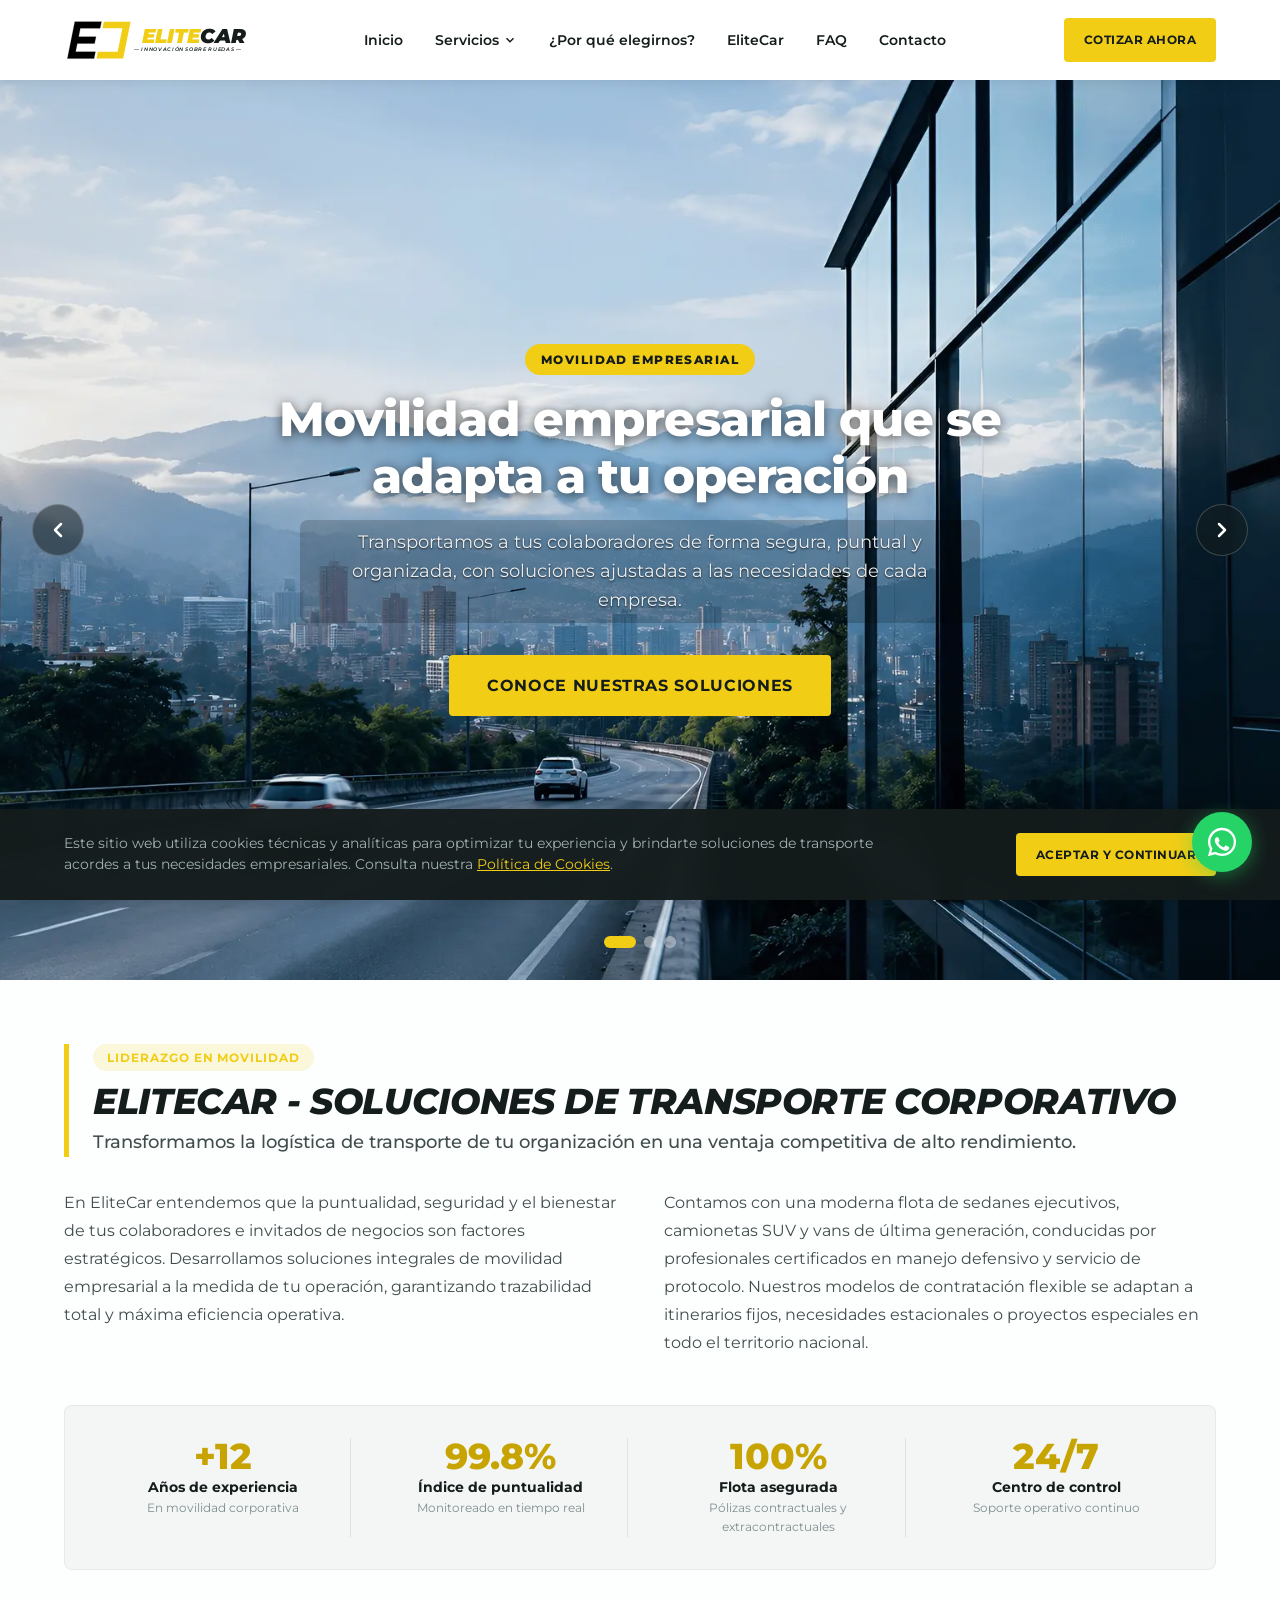
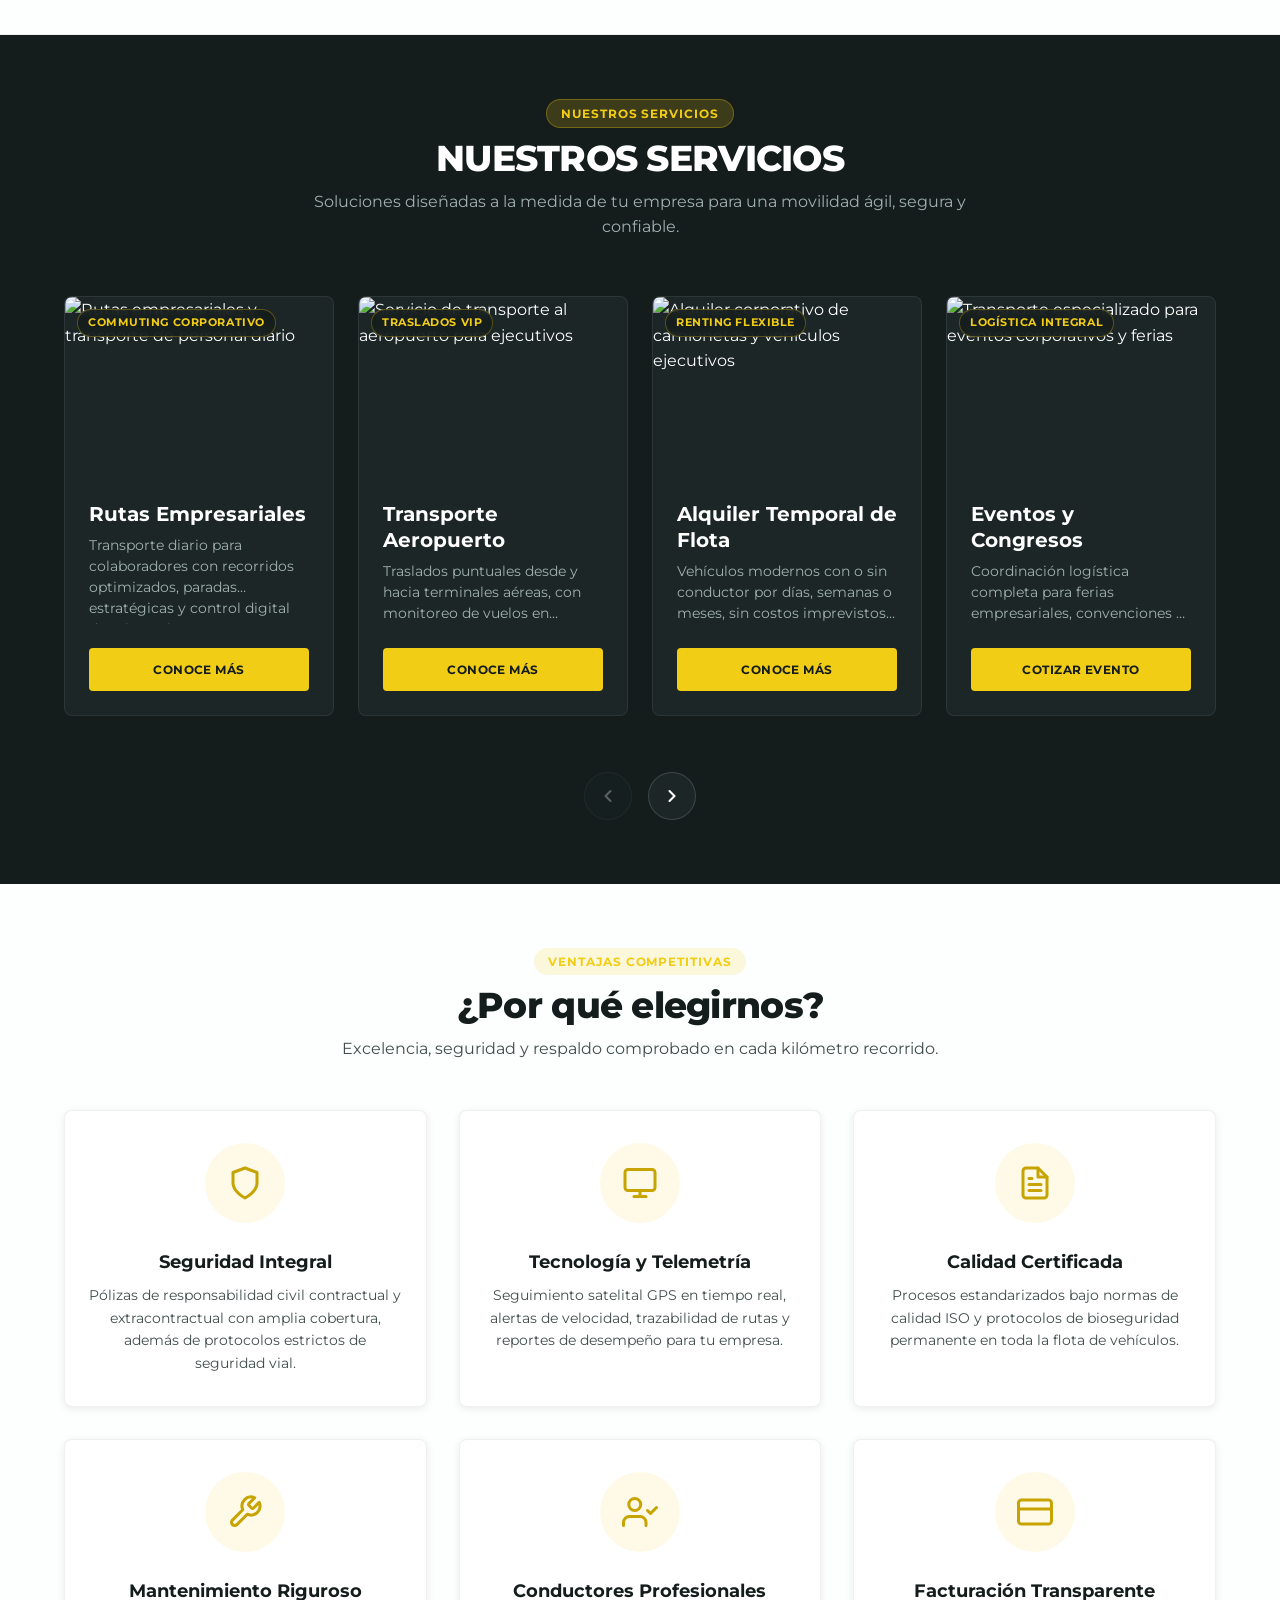
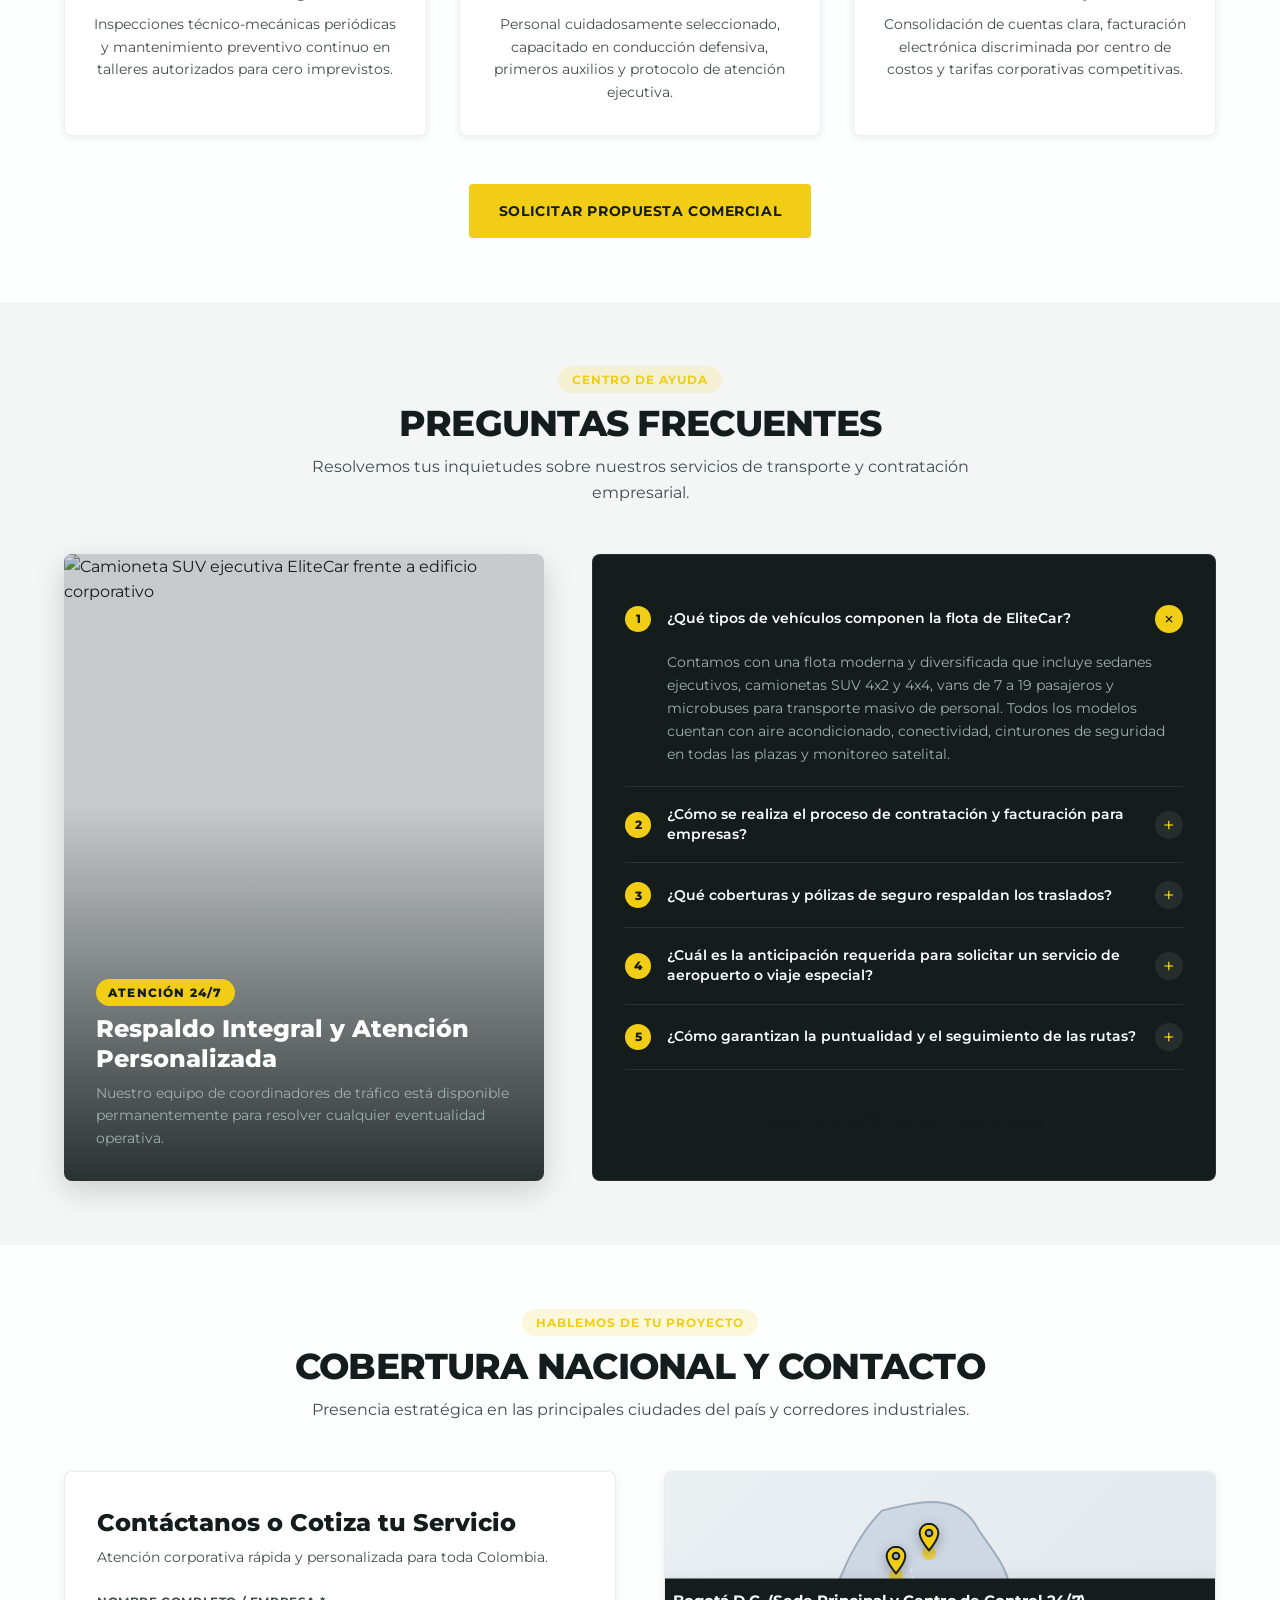
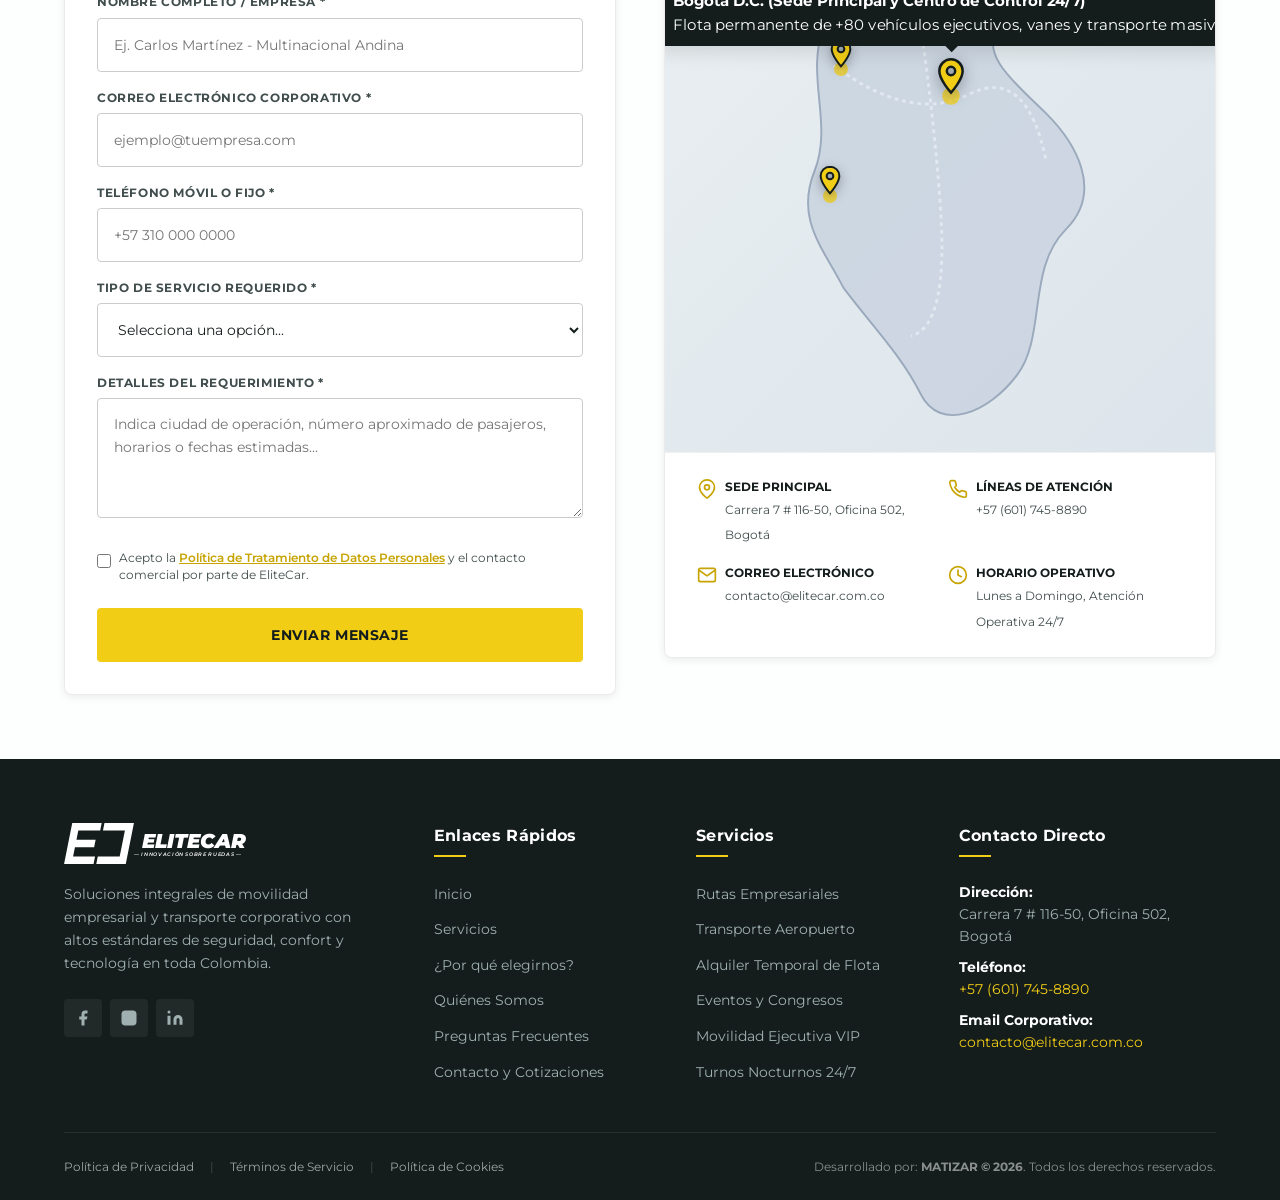
==== commit 5f3f9704: "content improvements, logo and stylesheet improvements" ====
--- a/index.html
+++ b/index.html
@@ -1,5 +1,6 @@
 <!DOCTYPE html>
 <html lang="es">
+
 <head>
   <meta charset="UTF-8">
   <meta name="viewport" content="width=device-width, initial-scale=1.0">
@@ -7,8 +8,10 @@
 
   <!-- SEO Primary Meta Tags -->
   <title>EliteCar - Soluciones de Transporte Corporativo en Colombia</title>
-  <meta name="description" content="EliteCar ofrece transporte empresarial, rutas corporativas para colaboradores, transfer aeropuerto y alquiler de flota ejecutiva en Colombia. Flota moderna con telemetría GPS y conductores certificados.">
-  <meta name="keywords" content="transporte empresarial, rutas corporativas, transporte aeropuerto bogota, alquiler camionetas ejecutivas, movilidad corporativa colombia, van ejecutiva">
+  <meta name="description"
+    content="EliteCar ofrece transporte empresarial, rutas corporativas para colaboradores, transfer aeropuerto y alquiler de flota ejecutiva en Colombia. Flota moderna con telemetría GPS y conductores certificados.">
+  <meta name="keywords"
+    content="transporte empresarial, rutas corporativas, transporte aeropuerto bogota, alquiler camionetas ejecutivas, movilidad corporativa colombia, van ejecutiva">
   <meta name="author" content="MATIZAR 2026 / EliteCar">
   <meta name="robots" content="index, follow">
 
@@ -16,16 +19,20 @@
   <meta property="og:type" content="website">
   <meta property="og:url" content="https://elitecar.com.co/">
   <meta property="og:title" content="EliteCar - Innovación sobre ruedas | Transporte Empresarial">
-  <meta property="og:description" content="Soluciones integrales de movilidad empresarial y transporte corporativo con altos estándares de seguridad y puntualidad.">
-  <meta property="og:image" content="https://images.unsplash.com/photo-1486406146926-c627a92ad1ab?auto=format&fit=crop&w=1200&q=80">
+  <meta property="og:description"
+    content="Soluciones integrales de movilidad empresarial y transporte corporativo con altos estándares de seguridad y puntualidad.">
+  <meta property="og:image"
+    content="https://images.unsplash.com/photo-1486406146926-c627a92ad1ab?auto=format&fit=crop&w=1200&q=80">
   <meta property="og:locale" content="es_CO">
 
   <!-- Twitter Card -->
   <meta name="twitter:card" content="summary_large_image">
   <meta name="twitter:url" content="https://elitecar.com.co/">
   <meta name="twitter:title" content="EliteCar - Transporte Corporativo en Colombia">
-  <meta name="twitter:description" content="Rutas empresariales, transfer aeropuerto y alquiler de vehículos ejecutivos para empresas.">
-  <meta name="twitter:image" content="https://images.unsplash.com/photo-1486406146926-c627a92ad1ab?auto=format&fit=crop&w=1200&q=80">
+  <meta name="twitter:description"
+    content="Rutas empresariales, transfer aeropuerto y alquiler de vehículos ejecutivos para empresas.">
+  <meta name="twitter:image"
+    content="https://images.unsplash.com/photo-1486406146926-c627a92ad1ab?auto=format&fit=crop&w=1200&q=80">
 
   <!-- Canonical URL -->
   <link rel="canonical" href="https://elitecar.com.co/">
@@ -74,6 +81,7 @@
   }
   </script>
 </head>
+
 <body>
 
   <!-- ==================== SITE HEADER ==================== -->
@@ -81,10 +89,10 @@
     <div class="container header-container">
       <!-- Brand Logo -->
       <a href="index.html" class="site-logo" aria-label="EliteCar Inicio">
-        <div class="logo-symbol">EC</div>
+        <div class="logo-symbol"><img src="assets/images/logo/imagotipo-ec.svg" alt="Logo EliteCar"></div>
         <div class="logo-text-group">
           <span class="logo-text">ELITE<span>CAR</span></span>
-          <span class="logo-subtext">Movilidad Corporativa</span>
+          <span class="logo-subtext">— INNOVACIÓN SOBRE RUEDAS —</span>
         </div>
       </a>
 
@@ -96,14 +104,17 @@
         <div class="nav-item has-dropdown">
           <a href="#servicios" class="nav-link" aria-haspopup="true" aria-expanded="false">
             Servicios
-            <svg class="dropdown-chevron" viewBox="0 0 24 24" fill="none" stroke="currentColor" stroke-width="2.5" stroke-linecap="round" stroke-linejoin="round">
+            <svg class="dropdown-chevron" viewBox="0 0 24 24" fill="none" stroke="currentColor" stroke-width="2.5"
+              stroke-linecap="round" stroke-linejoin="round">
               <polyline points="6 9 12 15 18 9"></polyline>
             </svg>
           </a>
           <div class="dropdown-menu" role="menu">
             <a href="services/rutas-empresariales.html" class="dropdown-link" role="menuitem">Rutas Empresariales</a>
-            <a href="services/transporte-aeropuerto.html" class="dropdown-link" role="menuitem">Transporte Aeropuerto</a>
-            <a href="services/alquiler-temporal.html" class="dropdown-link" role="menuitem">Alquiler Temporal de Flota</a>
+            <a href="services/transporte-aeropuerto.html" class="dropdown-link" role="menuitem">Transporte
+              Aeropuerto</a>
+            <a href="services/alquiler-temporal.html" class="dropdown-link" role="menuitem">Alquiler Temporal de
+              Flota</a>
             <a href="#servicios" class="dropdown-link" role="menuitem">Ver Todos los Servicios</a>
           </div>
         </div>
@@ -124,7 +135,8 @@
       <!-- Header CTA & Mobile Toggle Button -->
       <div style="display: flex; align-items: center; gap: 16px;">
         <a href="#contacto" class="btn btn-sm header-cta-btn">COTIZAR AHORA</a>
-        <button class="menu-toggle" id="menu-toggle" aria-label="Abrir menú" aria-expanded="false" aria-controls="nav-menu">
+        <button class="menu-toggle" id="menu-toggle" aria-label="Abrir menú" aria-expanded="false"
+          aria-controls="nav-menu">
           <span class="hamburger-icon"></span>
         </button>
       </div>
@@ -138,48 +150,59 @@
         <div class="slider-track">
           <!-- Slide 1 -->
           <div class="slide-item active">
-            <img src="https://images.unsplash.com/photo-1486406146926-c627a92ad1ab?auto=format&fit=crop&w=1920&q=80" alt="Flota empresarial EliteCar en autopista corporativa" class="slide-image">
+            <img src="https://images.unsplash.com/photo-1486406146926-c627a92ad1ab?auto=format&fit=crop&w=1920&q=80"
+              alt="Flota empresarial EliteCar en autopista corporativa" class="slide-image">
             <div class="slide-overlay"></div>
             <div class="slide-content">
               <span class="slide-badge">MOVILIDAD EMPRESARIAL</span>
               <h1 class="slide-title">Movilidad empresarial que se adapta a tu operación</h1>
-              <p class="slide-subtitle">Soluciones integrales de transporte corporativo en Colombia. Seguridad certificada, puntualidad rigurosa y tecnología de punta.</p>
+              <p class="slide-subtitle">Soluciones integrales de transporte corporativo en Colombia. Seguridad
+                certificada, puntualidad rigurosa y tecnología de punta.</p>
               <a href="#servicios" class="btn hero-cta">CONOCE NUESTRAS SOLUCIONES</a>
             </div>
           </div>
 
           <!-- Slide 2 -->
           <div class="slide-item">
-            <img src="https://images.unsplash.com/photo-1549399542-7e3f8b79c341?auto=format&fit=crop&w=1920&q=80" alt="Rutas empresariales y transporte de personal corporativo" class="slide-image">
+            <img src="https://images.unsplash.com/photo-1549399542-7e3f8b79c341?auto=format&fit=crop&w=1920&q=80"
+              alt="Rutas empresariales y transporte de personal corporativo" class="slide-image">
             <div class="slide-overlay"></div>
             <div class="slide-content">
-              <span class="slide-badge">PUNTUALIDAD GARANTIZADA</span>
-              <h2 class="slide-title" style="font-size: var(--font-size-h1);">Rutas estratégicas para optimizar tu talento humano</h2>
-              <p class="slide-subtitle">Conecta tus sedes y transporta a tus colaboradores con bioseguridad, confort y trazabilidad satelital en tiempo real.</p>
-              <a href="#contacto" class="btn hero-cta">SOLICITAR COTIZACIÓN</a>
+              <span class="slide-badge">SERVICIO VIP</span>
+              <h2 class="slide-title" style="font-size: var(--font-size-h1);">Una experiencia ejecutiva en cada traslado
+              </h2>
+              <p class="slide-subtitle">Transporte VIP con atención personalizada, altos estándares de servicio y
+                soluciones pensadas para tus pasajeros más importantes.</p>
+              <a href="#contacto" class="btn hero-cta">Solicitar servicio VIP</a>
             </div>
           </div>
 
           <!-- Slide 3 -->
           <div class="slide-item">
-            <img src="https://images.unsplash.com/photo-1503376780353-7e6692767b70?auto=format&fit=crop&w=1920&q=80" alt="Vehículo ejecutivo para transporte al aeropuerto y directivos" class="slide-image">
+            <img src="https://images.unsplash.com/photo-1503376780353-7e6692767b70?auto=format&fit=crop&w=1920&q=80"
+              alt="Vehículo ejecutivo para transporte al aeropuerto y directivos" class="slide-image">
             <div class="slide-overlay"></div>
             <div class="slide-content">
               <span class="slide-badge">SERVICIO VIP Y AEROPUERTO</span>
-              <h2 class="slide-title" style="font-size: var(--font-size-h1);">Traslados ejecutivos y transfer aeropuerto 24/7</h2>
-              <p class="slide-subtitle">Atención personalizada con monitoreo de vuelos y recepción preferencial para ejecutivos, clientes y juntas directivas.</p>
+              <h2 class="slide-title" style="font-size: var(--font-size-h1);">Traslados ejecutivos y transfer aeropuerto
+                24/7</h2>
+              <p class="slide-subtitle">Atención personalizada con monitoreo de vuelos y recepción preferencial para
+                ejecutivos, clientes y juntas directivas.</p>
               <a href="services/transporte-aeropuerto.html" class="btn hero-cta">VER DETALLES DEL SERVICIO</a>
             </div>
           </div>
 
           <!-- Slide 4 -->
           <div class="slide-item">
-            <img src="https://images.unsplash.com/photo-1563720223185-11003d516935?auto=format&fit=crop&w=1920&q=80" alt="Flota moderna de camionetas SUV ejecutivas" class="slide-image">
+            <img src="https://images.unsplash.com/photo-1563720223185-11003d516935?auto=format&fit=crop&w=1920&q=80"
+              alt="Flota moderna de camionetas SUV ejecutivas" class="slide-image">
             <div class="slide-overlay"></div>
             <div class="slide-content">
               <span class="slide-badge">COBERTURA NACIONAL</span>
-              <h2 class="slide-title" style="font-size: var(--font-size-h1);">Flota moderna monitoreada por telemetría GPS</h2>
-              <p class="slide-subtitle">Gestión inteligente de flotas con control de velocidad, informes periódicos y respuesta operativa inmediata.</p>
+              <h2 class="slide-title" style="font-size: var(--font-size-h1);">Flota moderna monitoreada por telemetría
+                GPS</h2>
+              <p class="slide-subtitle">Gestión inteligente de flotas con control de velocidad, informes periódicos y
+                respuesta operativa inmediata.</p>
               <a href="#servicios" class="btn hero-cta">DESCUBRE NUESTRA FLOTA</a>
             </div>
           </div>
@@ -187,12 +210,14 @@
 
         <!-- Slider Navigation Controls -->
         <button class="slider-arrow slider-arrow-prev" aria-label="Diapositiva anterior">
-          <svg width="24" height="24" viewBox="0 0 24 24" fill="none" stroke="currentColor" stroke-width="2.5" stroke-linecap="round" stroke-linejoin="round">
+          <svg width="24" height="24" viewBox="0 0 24 24" fill="none" stroke="currentColor" stroke-width="2.5"
+            stroke-linecap="round" stroke-linejoin="round">
             <polyline points="15 18 9 12 15 6"></polyline>
           </svg>
         </button>
         <button class="slider-arrow slider-arrow-next" aria-label="Siguiente diapositiva">
-          <svg width="24" height="24" viewBox="0 0 24 24" fill="none" stroke="currentColor" stroke-width="2.5" stroke-linecap="round" stroke-linejoin="round">
+          <svg width="24" height="24" viewBox="0 0 24 24" fill="none" stroke="currentColor" stroke-width="2.5"
+            stroke-linecap="round" stroke-linejoin="round">
             <polyline points="9 18 15 12 9 6"></polyline>
           </svg>
         </button>
@@ -207,16 +232,23 @@
       <div class="container">
         <div class="corporate-header">
           <span class="badge-tag">LIDERAZGO EN MOVILIDAD</span>
-          <h2 class="corporate-headline">ELITECAR - SOLUCIONES DE TRANSPORTE CORPORATIVO</h2>
-          <p class="corporate-lead">Transformamos la movilidad de tu organización en una ventaja estratégica de alto rendimiento.</p>
+          <h2 class="corporate-headline"><span>ELITE</span>CAR - SOLUCIONES DE TRANSPORTE CORPORATIVO</h2>
+          <p class="corporate-lead">Transformamos la movilidad de tu organización en una ventaja estratégica de alto
+            rendimiento.</p>
         </div>
 
         <div class="corporate-grid">
           <div class="corporate-text-column">
-            <p>En EliteCar entendemos que la puntualidad, seguridad y el bienestar de tus colaboradores e invitados corporativos son factores esenciales para la productividad. Por ello, estructuramos esquemas de transporte empresarial a la medida de tu modelo de negocio, respaldados por tecnología de geolocalización satelital y soporte permanente.</p>
+            <p>En EliteCar entendemos que la puntualidad, seguridad y el bienestar de tus colaboradores e invitados
+              corporativos son factores esenciales para la productividad. Por ello, estructuramos esquemas de transporte
+              empresarial a la medida de tu modelo de negocio, respaldados por tecnología de geolocalización satelital y
+              soporte permanente.</p>
           </div>
           <div class="corporate-text-column">
-            <p>Disponemos de un parque automotor moderno integrado por sedanes ejecutivos, camionetas SUV 4x4 y vanes de alta capacidad, conducidas por profesionales certificados en manejo defensivo y servicio corporativo de protocolo. Operamos con modelos de contratación flexibles que reducen la carga administrativa y optimizan costos logísticos.</p>
+            <p>Disponemos de un parque automotor moderno integrado por sedanes ejecutivos, camionetas SUV 4x4 y vanes de
+              alta capacidad, conducidas por profesionales certificados en manejo defensivo y servicio corporativo de
+              protocolo. Operamos con modelos de contratación flexibles que reducen la carga administrativa y optimizan
+              costos logísticos.</p>
           </div>
         </div>
 
@@ -252,7 +284,8 @@
         <div class="section-header">
           <span class="badge-tag">NUESTROS SERVICIOS</span>
           <h2 class="section-title">Soluciones de Transporte Especializado</h2>
-          <p class="section-subtitle">Diseñamos esquemas adaptados a las exigencias operativas y financieras de tu organización.</p>
+          <p class="section-subtitle">Diseñamos esquemas adaptados a las exigencias operativas y financieras de tu
+            organización.</p>
         </div>
 
         <!-- Carousel Container -->
@@ -261,12 +294,14 @@
             <!-- Service Card 1 -->
             <article class="service-card">
               <div class="service-card-media">
-                <img src="https://images.unsplash.com/photo-1549399542-7e3f8b79c341?auto=format&fit=crop&w=800&q=80" alt="Rutas Empresariales para personal corporativo" class="service-card-img" loading="lazy">
+                <img src="https://images.unsplash.com/photo-1549399542-7e3f8b79c341?auto=format&fit=crop&w=800&q=80"
+                  alt="Rutas Empresariales para personal corporativo" class="service-card-img" loading="lazy">
                 <span class="service-card-category">Commuting</span>
               </div>
               <div class="service-card-body">
                 <h3 class="service-card-title">Rutas Empresariales</h3>
-                <p class="service-card-desc">Transporte diario para colaboradores con diseño de recorridos eficientes, paradas estratégicas y registro digital de asistencia.</p>
+                <p class="service-card-desc">Transporte diario para colaboradores con diseño de recorridos eficientes,
+                  paradas estratégicas y registro digital de asistencia.</p>
                 <a href="services/rutas-empresariales.html" class="btn btn-sm service-card-cta">CONOCE MÁS</a>
               </div>
             </article>
@@ -274,12 +309,14 @@
             <!-- Service Card 2 -->
             <article class="service-card">
               <div class="service-card-media">
-                <img src="https://images.unsplash.com/photo-1503376780353-7e6692767b70?auto=format&fit=crop&w=800&q=80" alt="Transporte Aeropuerto y traslados ejecutivos" class="service-card-img" loading="lazy">
+                <img src="https://images.unsplash.com/photo-1503376780353-7e6692767b70?auto=format&fit=crop&w=800&q=80"
+                  alt="Transporte Aeropuerto y traslados ejecutivos" class="service-card-img" loading="lazy">
                 <span class="service-card-category">Transfer VIP</span>
               </div>
               <div class="service-card-body">
                 <h3 class="service-card-title">Transporte Aeropuerto</h3>
-                <p class="service-card-desc">Traslados puntuales desde y hacia terminales aéreas con seguimiento de vuelos en vivo, recepción personalizada y conductores bilingües.</p>
+                <p class="service-card-desc">Traslados puntuales desde y hacia terminales aéreas con seguimiento de
+                  vuelos en vivo, recepción personalizada y conductores bilingües.</p>
                 <a href="services/transporte-aeropuerto.html" class="btn btn-sm service-card-cta">CONOCE MÁS</a>
               </div>
             </article>
@@ -287,12 +324,14 @@
             <!-- Service Card 3 -->
             <article class="service-card">
               <div class="service-card-media">
-                <img src="https://images.unsplash.com/photo-1563720223185-11003d516935?auto=format&fit=crop&w=800&q=80" alt="Alquiler temporal de camionetas y flotas" class="service-card-img" loading="lazy">
+                <img src="https://images.unsplash.com/photo-1563720223185-11003d516935?auto=format&fit=crop&w=800&q=80"
+                  alt="Alquiler temporal de camionetas y flotas" class="service-card-img" loading="lazy">
                 <span class="service-card-category">Renting</span>
               </div>
               <div class="service-card-body">
                 <h3 class="service-card-title">Alquiler Temporal de Flota</h3>
-                <p class="service-card-desc">Vehículos ejecutivos y camionetas SUV con o sin conductor por días, semanas o meses, sin costos imprevistos ni trámites complejos.</p>
+                <p class="service-card-desc">Vehículos ejecutivos y camionetas SUV con o sin conductor por días, semanas
+                  o meses, sin costos imprevistos ni trámites complejos.</p>
                 <a href="services/alquiler-temporal.html" class="btn btn-sm service-card-cta">CONOCE MÁS</a>
               </div>
             </article>
@@ -300,12 +339,14 @@
             <!-- Service Card 4 -->
             <article class="service-card">
               <div class="service-card-media">
-                <img src="https://images.unsplash.com/photo-1570125909232-eb263c188f7e?auto=format&fit=crop&w=800&q=80" alt="Logística de transporte para eventos empresariales" class="service-card-img" loading="lazy">
+                <img src="https://images.unsplash.com/photo-1570125909232-eb263c188f7e?auto=format&fit=crop&w=800&q=80"
+                  alt="Logística de transporte para eventos empresariales" class="service-card-img" loading="lazy">
                 <span class="service-card-category">Logística</span>
               </div>
               <div class="service-card-body">
                 <h3 class="service-card-title">Eventos y Congresos</h3>
-                <p class="service-card-desc">Coordinación logística integral para convenciones empresariales, ferias, asambleas de accionistas y traslados masivos sincronizados.</p>
+                <p class="service-card-desc">Coordinación logística integral para convenciones empresariales, ferias,
+                  asambleas de accionistas y traslados masivos sincronizados.</p>
                 <a href="#contacto" class="btn btn-sm service-card-cta">COTIZAR EVENTO</a>
               </div>
             </article>
@@ -313,12 +354,14 @@
             <!-- Service Card 5 -->
             <article class="service-card">
               <div class="service-card-media">
-                <img src="https://images.unsplash.com/photo-1550355291-bbee04a92027?auto=format&fit=crop&w=800&q=80" alt="Movilidad VIP para alta dirección" class="service-card-img" loading="lazy">
+                <img src="https://images.unsplash.com/photo-1550355291-bbee04a92027?auto=format&fit=crop&w=800&q=80"
+                  alt="Movilidad VIP para alta dirección" class="service-card-img" loading="lazy">
                 <span class="service-card-category">Alta Dirección</span>
               </div>
               <div class="service-card-body">
                 <h3 class="service-card-title">Movilidad Ejecutiva VIP</h3>
-                <p class="service-card-desc">Sedanes de alta gama y camionetas blindadas para juntas directivas, dignatarios y visitas diplomáticas con máximo estándar de discreción.</p>
+                <p class="service-card-desc">Sedanes de alta gama y camionetas blindadas para juntas directivas,
+                  dignatarios y visitas diplomáticas con máximo estándar de discreción.</p>
                 <a href="#contacto" class="btn btn-sm service-card-cta">SOLICITAR SERVICIO</a>
               </div>
             </article>
@@ -326,12 +369,14 @@
             <!-- Service Card 6 -->
             <article class="service-card">
               <div class="service-card-media">
-                <img src="https://images.unsplash.com/photo-1517524008697-84bbe3c3fd98?auto=format&fit=crop&w=800&q=80" alt="Turnos especiales y transporte nocturno" class="service-card-img" loading="lazy">
+                <img src="https://images.unsplash.com/photo-1517524008697-84bbe3c3fd98?auto=format&fit=crop&w=800&q=80"
+                  alt="Turnos especiales y transporte nocturno" class="service-card-img" loading="lazy">
                 <span class="service-card-category">24 Horas</span>
               </div>
               <div class="service-card-body">
                 <h3 class="service-card-title">Turnos Especiales y Nocturnos</h3>
-                <p class="service-card-desc">Traslado seguro puerta a puerta para turnos rotativos en centros de contacto, plantas industriales, sector salud y plataformas de logística.</p>
+                <p class="service-card-desc">Traslado seguro puerta a puerta para turnos rotativos en centros de
+                  contacto, plantas industriales, sector salud y plataformas de logística.</p>
                 <a href="#contacto" class="btn btn-sm service-card-cta">CONSULTAR PLAN</a>
               </div>
             </article>
@@ -341,12 +386,14 @@
         <!-- Carousel Desktop/Tablet Arrows -->
         <div class="services-controls">
           <button class="carousel-btn carousel-btn-prev" aria-label="Servicio anterior">
-            <svg width="20" height="20" viewBox="0 0 24 24" fill="none" stroke="currentColor" stroke-width="2.5" stroke-linecap="round" stroke-linejoin="round">
+            <svg width="20" height="20" viewBox="0 0 24 24" fill="none" stroke="currentColor" stroke-width="2.5"
+              stroke-linecap="round" stroke-linejoin="round">
               <polyline points="15 18 9 12 15 6"></polyline>
             </svg>
           </button>
           <button class="carousel-btn carousel-btn-next" aria-label="Siguiente servicio">
-            <svg width="20" height="20" viewBox="0 0 24 24" fill="none" stroke="currentColor" stroke-width="2.5" stroke-linecap="round" stroke-linejoin="round">
+            <svg width="20" height="20" viewBox="0 0 24 24" fill="none" stroke="currentColor" stroke-width="2.5"
+              stroke-linecap="round" stroke-linejoin="round">
               <polyline points="9 18 15 12 9 6"></polyline>
             </svg>
           </button>
@@ -365,7 +412,8 @@
         <div class="section-header">
           <span class="badge-tag">VENTAJAS COMPETITIVAS</span>
           <h2 class="section-title">¿Por qué elegirnos?</h2>
-          <p class="section-subtitle">Pilares de servicio fundamentados en la excelencia, seguridad y satisfacción integral del cliente.</p>
+          <p class="section-subtitle">Pilares de servicio fundamentados en la excelencia, seguridad y satisfacción
+            integral del cliente.</p>
         </div>
 
         <div class="benefits-grid">
@@ -377,7 +425,8 @@
               </svg>
             </div>
             <h3 class="benefit-title">Seguridad Integral</h3>
-            <p class="benefit-desc">Pólizas de Responsabilidad Civil Contractual y Extracontractual con amplia cobertura, alineadas a las regulaciones del Ministerio de Transporte.</p>
+            <p class="benefit-desc">Pólizas de Responsabilidad Civil Contractual y Extracontractual con amplia
+              cobertura, alineadas a las regulaciones del Ministerio de Transporte.</p>
           </div>
 
           <!-- Benefit 2: Tecnología -->
@@ -390,7 +439,8 @@
               </svg>
             </div>
             <h3 class="benefit-title">Tecnología y Telemetría</h3>
-            <p class="benefit-desc">Plataforma de rastreo satelital GPS en vivo, alertas de velocidad, control de kilometraje y reportes de gestión personalizados para tu compañía.</p>
+            <p class="benefit-desc">Plataforma de rastreo satelital GPS en vivo, alertas de velocidad, control de
+              kilometraje y reportes de gestión personalizados para tu compañía.</p>
           </div>
 
           <!-- Benefit 3: Calidad -->
@@ -405,18 +455,22 @@
               </svg>
             </div>
             <h3 class="benefit-title">Calidad Certificada</h3>
-            <p class="benefit-desc">Estandarización de procesos operativos, protocolos de bioseguridad permanente y auditorías constantes del estado y confort de cada automotor.</p>
+            <p class="benefit-desc">Estandarización de procesos operativos, protocolos de bioseguridad permanente y
+              auditorías constantes del estado y confort de cada automotor.</p>
           </div>
 
           <!-- Benefit 4: Mantenimiento -->
           <div class="benefit-card">
             <div class="benefit-icon-wrapper">
               <svg class="benefit-icon" viewBox="0 0 24 24">
-                <path d="M14.7 6.3a1 1 0 0 0 0 1.4l1.6 1.6a1 1 0 0 0 1.4 0l3.77-3.77a6 6 0 0 1-7.94 7.94l-6.91 6.91a2.12 2.12 0 0 1-3-3l6.91-6.91a6 6 0 0 1 7.94-7.94l-3.76 3.76z"></path>
+                <path
+                  d="M14.7 6.3a1 1 0 0 0 0 1.4l1.6 1.6a1 1 0 0 0 1.4 0l3.77-3.77a6 6 0 0 1-7.94 7.94l-6.91 6.91a2.12 2.12 0 0 1-3-3l6.91-6.91a6 6 0 0 1 7.94-7.94l-3.76 3.76z">
+                </path>
               </svg>
             </div>
             <h3 class="benefit-title">Mantenimiento Riguroso</h3>
-            <p class="benefit-desc">Inspecciones preventivas periódicas y alistamiento mecánico diario en talleres oficiales para garantizar cero contratiempos en carretera.</p>
+            <p class="benefit-desc">Inspecciones preventivas periódicas y alistamiento mecánico diario en talleres
+              oficiales para garantizar cero contratiempos en carretera.</p>
           </div>
 
           <!-- Benefit 5: Conductores -->
@@ -429,7 +483,8 @@
               </svg>
             </div>
             <h3 class="benefit-title">Conductores Profesionales</h3>
-            <p class="benefit-desc">Personal seleccionado con rigurosos filtros de seguridad, capacitado en manejo defensivo, primeros auxilios y protocolo ejecutivo.</p>
+            <p class="benefit-desc">Personal seleccionado con rigurosos filtros de seguridad, capacitado en manejo
+              defensivo, primeros auxilios y protocolo ejecutivo.</p>
           </div>
 
           <!-- Benefit 6: Facturación -->
@@ -441,7 +496,8 @@
               </svg>
             </div>
             <h3 class="benefit-title">Facturación Transparente</h3>
-            <p class="benefit-desc">Consolidación contable ágil, facturación electrónica detallada por centro de costos y tarifas corporativas altamente competitivas.</p>
+            <p class="benefit-desc">Consolidación contable ágil, facturación electrónica detallada por centro de costos
+              y tarifas corporativas altamente competitivas.</p>
           </div>
         </div>
 
@@ -457,17 +513,20 @@
         <div class="section-header">
           <span class="badge-tag">CENTRO DE AYUDA</span>
           <h2 class="section-title">Preguntas Frecuentes</h2>
-          <p class="section-subtitle">Aclaramos las dudas más habituales sobre contratación, flota y cobertura operativa.</p>
+          <p class="section-subtitle">Aclaramos las dudas más habituales sobre contratación, flota y cobertura
+            operativa.</p>
         </div>
 
         <div class="faq-section-wrapper">
           <!-- Side Visual Card (Mockup Consistency) -->
           <div class="faq-side-image-card">
-            <img src="https://images.unsplash.com/photo-1549399542-7e3f8b79c341?auto=format&fit=crop&w=1000&q=80" alt="Camioneta ejecutiva EliteCar frente a edificio corporativo" class="faq-side-img" loading="lazy">
+            <img src="https://images.unsplash.com/photo-1549399542-7e3f8b79c341?auto=format&fit=crop&w=1000&q=80"
+              alt="Camioneta ejecutiva EliteCar frente a edificio corporativo" class="faq-side-img" loading="lazy">
             <div class="faq-image-overlay">
               <span class="faq-image-badge">ATENCIÓN 24/7</span>
               <h3 class="faq-image-title">Respaldo Integral y Atención Personalizada</h3>
-              <p class="faq-image-text">Nuestro equipo de coordinadores de tráfico está disponible permanentemente para resolver cualquier eventualidad operativa.</p>
+              <p class="faq-image-text">Nuestro equipo de coordinadores de tráfico está disponible permanentemente para
+                resolver cualquier eventualidad operativa.</p>
             </div>
           </div>
 
@@ -485,7 +544,9 @@
                 </button>
                 <div class="faq-answer" aria-hidden="false">
                   <div class="faq-answer-inner">
-                    Contamos con una flota moderna que incluye sedanes ejecutivos, camionetas SUV 4x2 y 4x4, vans de 7 a 19 pasajeros y microbuses para transporte masivo de personal. Todos los modelos cuentan con aire acondicionado, conectividad, cinturones de seguridad en todas las plazas y monitoreo satelital.
+                    Contamos con una flota moderna que incluye sedanes ejecutivos, camionetas SUV 4x2 y 4x4, vans de 7 a
+                    19 pasajeros y microbuses para transporte masivo de personal. Todos los modelos cuentan con aire
+                    acondicionado, conectividad, cinturones de seguridad en todas las plazas y monitoreo satelital.
                   </div>
                 </div>
               </div>
@@ -495,13 +556,17 @@
                 <button class="faq-trigger" aria-expanded="false">
                   <div class="faq-question-wrap">
                     <span class="faq-number">2</span>
-                    <span class="faq-question">¿Cómo se realiza el proceso de contratación y facturación para empresas?</span>
+                    <span class="faq-question">¿Cómo se realiza el proceso de contratación y facturación para
+                      empresas?</span>
                   </div>
                   <span class="faq-indicator">+</span>
                 </button>
                 <div class="faq-answer" aria-hidden="true">
                   <div class="faq-answer-inner">
-                    Diseñamos un contrato marco de prestación de servicios ajustado a las necesidades de tu empresa (tiempo fijo, por demanda o bolsa de horas). La facturación se emite de forma electrónica quincenal o mensual, acompañada de un informe detallado de servicios, fechas, usuarios transportados y centros de costos.
+                    Diseñamos un contrato marco de prestación de servicios ajustado a las necesidades de tu empresa
+                    (tiempo fijo, por demanda o bolsa de horas). La facturación se emite de forma electrónica quincenal
+                    o mensual, acompañada de un informe detallado de servicios, fechas, usuarios transportados y centros
+                    de costos.
                   </div>
                 </div>
               </div>
@@ -517,7 +582,9 @@
                 </button>
                 <div class="faq-answer" aria-hidden="true">
                   <div class="faq-answer-inner">
-                    Todos nuestros servicios operan con pólizas de Responsabilidad Civil Contractual (RCC) y Extracontractual (RCE) vigentes ante el Ministerio de Transporte de Colombia, con coberturas extendidas que protegen a los pasajeros, equipaje y terceros durante todo el trayecto.
+                    Todos nuestros servicios operan con pólizas de Responsabilidad Civil Contractual (RCC) y
+                    Extracontractual (RCE) vigentes ante el Ministerio de Transporte de Colombia, con coberturas
+                    extendidas que protegen a los pasajeros, equipaje y terceros durante todo el trayecto.
                   </div>
                 </div>
               </div>
@@ -527,13 +594,17 @@
                 <button class="faq-trigger" aria-expanded="false">
                   <div class="faq-question-wrap">
                     <span class="faq-number">4</span>
-                    <span class="faq-question">¿Cuál es la anticipación requerida para solicitar un servicio de aeropuerto o viaje especial?</span>
+                    <span class="faq-question">¿Cuál es la anticipación requerida para solicitar un servicio de
+                      aeropuerto o viaje especial?</span>
                   </div>
                   <span class="faq-indicator">+</span>
                 </button>
                 <div class="faq-answer" aria-hidden="true">
                   <div class="faq-answer-inner">
-                    Para traslados ejecutivos al aeropuerto recomendamos reservar con un mínimo de 4 a 6 horas de anticipación. Para eventos corporativos de gran escala o rutas continuas de personal, coordinamos la logística con 48 horas previas para garantizar asignación de flota dedicada y verificación de itinerarios.
+                    Para traslados ejecutivos al aeropuerto recomendamos reservar con un mínimo de 4 a 6 horas de
+                    anticipación. Para eventos corporativos de gran escala o rutas continuas de personal, coordinamos la
+                    logística con 48 horas previas para garantizar asignación de flota dedicada y verificación de
+                    itinerarios.
                   </div>
                 </div>
               </div>
@@ -549,7 +620,9 @@
                 </button>
                 <div class="faq-answer" aria-hidden="true">
                   <div class="faq-answer-inner">
-                    Nuestra central operativa monitorea el 100% de los vehículos mediante telemetría GPS en tiempo real. Esto nos permite anticipar congestiones de tráfico, ajustar rutas dinámicas, controlar límites de velocidad y enviar notificaciones de llegada tanto al coordinador de la empresa como al usuario.
+                    Nuestra central operativa monitorea el 100% de los vehículos mediante telemetría GPS en tiempo real.
+                    Esto nos permite anticipar congestiones de tráfico, ajustar rutas dinámicas, controlar límites de
+                    velocidad y enviar notificaciones de llegada tanto al coordinador de la empresa como al usuario.
                   </div>
                 </div>
               </div>
@@ -559,13 +632,16 @@
                 <button class="faq-trigger" aria-expanded="false">
                   <div class="faq-question-wrap">
                     <span class="faq-number">6</span>
-                    <span class="faq-question">¿Los conductores cuentan con formación y certificación profesional?</span>
+                    <span class="faq-question">¿Los conductores cuentan con formación y certificación
+                      profesional?</span>
                   </div>
                   <span class="faq-indicator">+</span>
                 </button>
                 <div class="faq-answer" aria-hidden="true">
                   <div class="faq-answer-inner">
-                    Sí, nuestros conductores pasan por rigurosos exámenes psicotécnicos, verificación de antecedentes y capacitaciones periódicas en manejo defensivo, primeros auxilios, normatividad vial nacional y protocolo de atención ejecutiva y confidencialidad.
+                    Sí, nuestros conductores pasan por rigurosos exámenes psicotécnicos, verificación de antecedentes y
+                    capacitaciones periódicas en manejo defensivo, primeros auxilios, normatividad vial nacional y
+                    protocolo de atención ejecutiva y confidencialidad.
                   </div>
                 </div>
               </div>
@@ -575,13 +651,16 @@
                 <button class="faq-trigger" aria-expanded="false">
                   <div class="faq-question-wrap">
                     <span class="faq-number">7</span>
-                    <span class="faq-question">¿Ofrecen cobertura a nivel nacional o únicamente en ciudades principales?</span>
+                    <span class="faq-question">¿Ofrecen cobertura a nivel nacional o únicamente en ciudades
+                      principales?</span>
                   </div>
                   <span class="faq-indicator">+</span>
                 </button>
                 <div class="faq-answer" aria-hidden="true">
                   <div class="faq-answer-inner">
-                    Tenemos centros de operación y base permanente en Bogotá, Medellín, Cali, Barranquilla y Cartagena, y prestamos servicios intermunicipales y departamentales en todo el territorio colombiano según el requerimiento de tu compañía.
+                    Tenemos centros de operación y base permanente en Bogotá, Medellín, Cali, Barranquilla y Cartagena,
+                    y prestamos servicios intermunicipales y departamentales en todo el territorio colombiano según el
+                    requerimiento de tu compañía.
                   </div>
                 </div>
               </div>
@@ -591,13 +670,16 @@
                 <button class="faq-trigger" aria-expanded="false">
                   <div class="faq-question-wrap">
                     <span class="faq-number">8</span>
-                    <span class="faq-question">¿Disponen de vehículos blindados para directivos de alta seguridad?</span>
+                    <span class="faq-question">¿Disponen de vehículos blindados para directivos de alta
+                      seguridad?</span>
                   </div>
                   <span class="faq-indicator">+</span>
                 </button>
                 <div class="faq-answer" aria-hidden="true">
                   <div class="faq-answer-inner">
-                    Sí, disponemos de camionetas SUV y vehículos blindados niveles II, III y IV con conductores escolta certificados por la Superintendencia de Vigilancia y Seguridad Privada, previa programación y evaluación de protocolo de seguridad.
+                    Sí, disponemos de camionetas SUV y vehículos blindados niveles II, III y IV con conductores escolta
+                    certificados por la Superintendencia de Vigilancia y Seguridad Privada, previa programación y
+                    evaluación de protocolo de seguridad.
                   </div>
                 </div>
               </div>
@@ -618,7 +700,8 @@
         <div class="section-header">
           <span class="badge-tag">HABLEMOS DE TU PROYECTO</span>
           <h2 class="section-title">Contacto y Cotización Inmediata</h2>
-          <p class="section-subtitle">Diligencia el formulario y recibe una propuesta económica estructurada para las necesidades de tu empresa.</p>
+          <p class="section-subtitle">Diligencia el formulario y recibe una propuesta económica estructurada para las
+            necesidades de tu empresa.</p>
         </div>
 
         <div class="contact-grid">
@@ -636,17 +719,20 @@
 
               <div class="form-group">
                 <label for="contact-name" class="form-label">Nombre Completo / Empresa *</label>
-                <input type="text" id="contact-name" name="name" class="form-control" placeholder="Ej. Carlos Martínez - Multinacional Andina" required>
+                <input type="text" id="contact-name" name="name" class="form-control"
+                  placeholder="Ej. Carlos Martínez - Multinacional Andina" required>
               </div>
 
               <div class="form-group">
                 <label for="contact-email" class="form-label">Correo Electrónico Corporativo *</label>
-                <input type="email" id="contact-email" name="email" class="form-control" placeholder="ejemplo@tuempresa.com" required>
+                <input type="email" id="contact-email" name="email" class="form-control"
+                  placeholder="ejemplo@tuempresa.com" required>
               </div>
 
               <div class="form-group">
                 <label for="contact-phone" class="form-label">Teléfono Móvil o Fijo *</label>
-                <input type="tel" id="contact-phone" name="phone" class="form-control" placeholder="+57 310 000 0000" required>
+                <input type="tel" id="contact-phone" name="phone" class="form-control" placeholder="+57 310 000 0000"
+                  required>
               </div>
 
               <div class="form-group">
@@ -665,13 +751,16 @@
 
               <div class="form-group">
                 <label for="contact-message" class="form-label">Detalles del Requerimiento *</label>
-                <textarea id="contact-message" name="message" class="form-control" placeholder="Indica ciudad de operación, número aproximado de pasajeros, horarios o fechas estimadas..." required></textarea>
+                <textarea id="contact-message" name="message" class="form-control"
+                  placeholder="Indica ciudad de operación, número aproximado de pasajeros, horarios o fechas estimadas..."
+                  required></textarea>
               </div>
 
               <div class="form-checkbox-group">
                 <input type="checkbox" id="contact-terms" name="terms" class="form-checkbox" required>
                 <label for="contact-terms" class="form-checkbox-label">
-                  Acepto la <a href="politica-privacidad.html" target="_blank">Política de Tratamiento de Datos Personales</a> y el contacto comercial por parte de EliteCar.
+                  Acepto la <a href="politica-privacidad.html" target="_blank">Política de Tratamiento de Datos
+                    Personales</a> y el contacto comercial por parte de EliteCar.
                 </label>
               </div>
 
@@ -683,12 +772,32 @@
 
           <!-- Interactive Map & Contact Details Card -->
           <div class="contact-map-card">
-            <div class="map-interactive-container" aria-label="Mapa de Cobertura Nacional en Colombia">
-              <!-- SVG Visual Representation of Colombia -->
-              <svg class="map-svg-background" viewBox="0 0 500 600" fill="none" xmlns="http://www.w3.org/2000/svg">
-                <path d="M190 40 C 230 30, 270 20, 290 60 C 310 90, 340 120, 310 160 C 290 190, 330 220, 360 250 C 390 280, 420 330, 380 370 C 340 410, 360 480, 330 520 C 300 560, 250 580, 230 540 C 210 500, 180 470, 150 430 C 130 390, 100 360, 120 310 C 140 260, 110 210, 130 160 C 140 120, 160 70, 190 40 Z" fill="#CBD5E1" stroke="#94A3B8" stroke-width="2"/>
-                <path d="M140 200 Q 220 260 280 230 T 360 300" stroke="#E2E8F0" stroke-width="3" stroke-dasharray="4 4"/>
-                <path d="M220 100 Q 240 210 250 340 T 220 480" stroke="#E2E8F0" stroke-width="3" stroke-dasharray="4 4"/>
+            <!-- 
+              MAP CONTAINER — Aspect-ratio system for pin alignment.
+              
+              HOW IT WORKS:
+              - The container uses aspect-ratio: 5/6 (set in CSS) matching the SVG viewBox (500×600).
+              - The SVG fills the container at 100% via position:absolute.
+              - Pins use percentage left/top relative to this container, which maps 1:1 to SVG viewBox coordinates.
+              - To replace the map image: swap the SVG/img source, update CSS aspect-ratio to match, and pins stay aligned.
+              
+              TO REPLACE THE MAP:
+              1. Set the new image/SVG as the .map-svg-background element
+              2. Update CSS .map-interactive-container { aspect-ratio } to match new image proportions
+              3. Pin percentages correspond to: left = (x / viewBox_width) * 100, top = (y / viewBox_height) * 100
+            -->
+            <div class="map-interactive-container" aria-label="Mapa de Cobertura Nacional en Colombia"
+              data-map-ratio="5/6">
+              <!-- SVG Visual Representation of Colombia — replaceable by any image/svg with matching aspect ratio -->
+              <svg class="map-svg-background" viewBox="0 0 500 600" preserveAspectRatio="xMidYMid meet" fill="none"
+                xmlns="http://www.w3.org/2000/svg">
+                <path
+                  d="M190 40 C 230 30, 270 20, 290 60 C 310 90, 340 120, 310 160 C 290 190, 330 220, 360 250 C 390 280, 420 330, 380 370 C 340 410, 360 480, 330 520 C 300 560, 250 580, 230 540 C 210 500, 180 470, 150 430 C 130 390, 100 360, 120 310 C 140 260, 110 210, 130 160 C 140 120, 160 70, 190 40 Z"
+                  fill="#CBD5E1" stroke="#94A3B8" stroke-width="2" />
+                <path d="M140 200 Q 220 260 280 230 T 360 300" stroke="#E2E8F0" stroke-width="3"
+                  stroke-dasharray="4 4" />
+                <path d="M220 100 Q 240 210 250 340 T 220 480" stroke="#E2E8F0" stroke-width="3"
+                  stroke-dasharray="4 4" />
               </svg>
 
               <!-- Interactive Pins with percentages according to guide -->
@@ -696,7 +805,8 @@
               <div class="map-pin active" style="left: 52%; top: 38%;" data-city="Bogotá">
                 <div class="pin-pulse"></div>
                 <svg class="pin-icon" viewBox="0 0 24 24" fill="#F2CD16" stroke="#141C1C" stroke-width="1.5">
-                  <path d="M12 2C8.13 2 5 5.13 5 9c0 5.25 7 13 7 13s7-7.75 7-13c0-3.87-3.13-7-7-7zm0 9.5c-1.38 0-2.5-1.12-2.5-2.5s1.12-2.5 2.5-2.5 2.5 1.12 2.5 2.5-1.12 2.5-2.5 2.5z"/>
+                  <path
+                    d="M12 2C8.13 2 5 5.13 5 9c0 5.25 7 13 7 13s7-7.75 7-13c0-3.87-3.13-7-7-7zm0 9.5c-1.38 0-2.5-1.12-2.5-2.5s1.12-2.5 2.5-2.5 2.5 1.12 2.5 2.5-1.12 2.5-2.5 2.5z" />
                 </svg>
                 <div class="map-tooltip">
                   <strong>Bogotá D.C. (Sede Principal)</strong><br>
@@ -708,7 +818,8 @@
               <div class="map-pin" style="left: 32%; top: 34%;" data-city="Medellín">
                 <div class="pin-pulse"></div>
                 <svg class="pin-icon" viewBox="0 0 24 24" fill="#F2CD16" stroke="#141C1C" stroke-width="1.5">
-                  <path d="M12 2C8.13 2 5 5.13 5 9c0 5.25 7 13 7 13s7-7.75 7-13c0-3.87-3.13-7-7-7zm0 9.5c-1.38 0-2.5-1.12-2.5-2.5s1.12-2.5 2.5-2.5 2.5 1.12 2.5 2.5-1.12 2.5-2.5 2.5z"/>
+                  <path
+                    d="M12 2C8.13 2 5 5.13 5 9c0 5.25 7 13 7 13s7-7.75 7-13c0-3.87-3.13-7-7-7zm0 9.5c-1.38 0-2.5-1.12-2.5-2.5s1.12-2.5 2.5-2.5 2.5 1.12 2.5 2.5-1.12 2.5-2.5 2.5z" />
                 </svg>
                 <div class="map-tooltip">
                   <strong>Medellín</strong><br>
@@ -720,7 +831,8 @@
               <div class="map-pin" style="left: 30%; top: 56%;" data-city="Cali">
                 <div class="pin-pulse"></div>
                 <svg class="pin-icon" viewBox="0 0 24 24" fill="#F2CD16" stroke="#141C1C" stroke-width="1.5">
-                  <path d="M12 2C8.13 2 5 5.13 5 9c0 5.25 7 13 7 13s7-7.75 7-13c0-3.87-3.13-7-7-7zm0 9.5c-1.38 0-2.5-1.12-2.5-2.5s1.12-2.5 2.5-2.5 2.5 1.12 2.5 2.5-1.12 2.5-2.5 2.5z"/>
+                  <path
+                    d="M12 2C8.13 2 5 5.13 5 9c0 5.25 7 13 7 13s7-7.75 7-13c0-3.87-3.13-7-7-7zm0 9.5c-1.38 0-2.5-1.12-2.5-2.5s1.12-2.5 2.5-2.5 2.5 1.12 2.5 2.5-1.12 2.5-2.5 2.5z" />
                 </svg>
                 <div class="map-tooltip">
                   <strong>Cali</strong><br>
@@ -732,7 +844,8 @@
               <div class="map-pin" style="left: 48%; top: 14%;" data-city="Barranquilla">
                 <div class="pin-pulse"></div>
                 <svg class="pin-icon" viewBox="0 0 24 24" fill="#F2CD16" stroke="#141C1C" stroke-width="1.5">
-                  <path d="M12 2C8.13 2 5 5.13 5 9c0 5.25 7 13 7 13s7-7.75 7-13c0-3.87-3.13-7-7-7zm0 9.5c-1.38 0-2.5-1.12-2.5-2.5s1.12-2.5 2.5-2.5 2.5 1.12 2.5 2.5-1.12 2.5-2.5 2.5z"/>
+                  <path
+                    d="M12 2C8.13 2 5 5.13 5 9c0 5.25 7 13 7 13s7-7.75 7-13c0-3.87-3.13-7-7-7zm0 9.5c-1.38 0-2.5-1.12-2.5-2.5s1.12-2.5 2.5-2.5 2.5 1.12 2.5 2.5-1.12 2.5-2.5 2.5z" />
                 </svg>
                 <div class="map-tooltip">
                   <strong>Barranquilla</strong><br>
@@ -744,7 +857,8 @@
               <div class="map-pin" style="left: 42%; top: 18%;" data-city="Cartagena">
                 <div class="pin-pulse"></div>
                 <svg class="pin-icon" viewBox="0 0 24 24" fill="#F2CD16" stroke="#141C1C" stroke-width="1.5">
-                  <path d="M12 2C8.13 2 5 5.13 5 9c0 5.25 7 13 7 13s7-7.75 7-13c0-3.87-3.13-7-7-7zm0 9.5c-1.38 0-2.5-1.12-2.5-2.5s1.12-2.5 2.5-2.5 2.5 1.12 2.5 2.5-1.12 2.5-2.5 2.5z"/>
+                  <path
+                    d="M12 2C8.13 2 5 5.13 5 9c0 5.25 7 13 7 13s7-7.75 7-13c0-3.87-3.13-7-7-7zm0 9.5c-1.38 0-2.5-1.12-2.5-2.5s1.12-2.5 2.5-2.5 2.5 1.12 2.5 2.5-1.12 2.5-2.5 2.5z" />
                 </svg>
                 <div class="map-tooltip">
                   <strong>Cartagena</strong><br>
@@ -757,7 +871,8 @@
             <div class="map-details-box">
               <div class="contact-info-list">
                 <div class="contact-info-item">
-                  <svg class="contact-info-icon" viewBox="0 0 24 24" fill="none" stroke="currentColor" stroke-width="2" stroke-linecap="round" stroke-linejoin="round">
+                  <svg class="contact-info-icon" viewBox="0 0 24 24" fill="none" stroke="currentColor" stroke-width="2"
+                    stroke-linecap="round" stroke-linejoin="round">
                     <path d="M21 10c0 7-9 13-9 13s-9-6-9-13a9 9 0 0 1 18 0z"></path>
                     <circle cx="12" cy="10" r="3"></circle>
                   </svg>
@@ -768,8 +883,11 @@
                 </div>
 
                 <div class="contact-info-item">
-                  <svg class="contact-info-icon" viewBox="0 0 24 24" fill="none" stroke="currentColor" stroke-width="2" stroke-linecap="round" stroke-linejoin="round">
-                    <path d="M22 16.92v3a2 2 0 0 1-2.18 2 19.79 19.79 0 0 1-8.63-3.07 19.5 19.5 0 0 1-6-6 19.79 19.79 0 0 1-3.07-8.67A2 2 0 0 1 4.11 2h3a2 2 0 0 1 2 1.72 12.84 12.84 0 0 0 .7 2.81 2 2 0 0 1-.45 2.11L8.09 9.91a16 16 0 0 0 6 6l1.27-1.27a2 2 0 0 1 2.11-.45 12.84 12.84 0 0 0 2.81.7A2 2 0 0 1 22 16.92z"></path>
+                  <svg class="contact-info-icon" viewBox="0 0 24 24" fill="none" stroke="currentColor" stroke-width="2"
+                    stroke-linecap="round" stroke-linejoin="round">
+                    <path
+                      d="M22 16.92v3a2 2 0 0 1-2.18 2 19.79 19.79 0 0 1-8.63-3.07 19.5 19.5 0 0 1-6-6 19.79 19.79 0 0 1-3.07-8.67A2 2 0 0 1 4.11 2h3a2 2 0 0 1 2 1.72 12.84 12.84 0 0 0 .7 2.81 2 2 0 0 1-.45 2.11L8.09 9.91a16 16 0 0 0 6 6l1.27-1.27a2 2 0 0 1 2.11-.45 12.84 12.84 0 0 0 2.81.7A2 2 0 0 1 22 16.92z">
+                    </path>
                   </svg>
                   <div class="contact-info-text">
                     <strong>Líneas de Atención</strong>
@@ -778,7 +896,8 @@
                 </div>
 
                 <div class="contact-info-item">
-                  <svg class="contact-info-icon" viewBox="0 0 24 24" fill="none" stroke="currentColor" stroke-width="2" stroke-linecap="round" stroke-linejoin="round">
+                  <svg class="contact-info-icon" viewBox="0 0 24 24" fill="none" stroke="currentColor" stroke-width="2"
+                    stroke-linecap="round" stroke-linejoin="round">
                     <path d="M4 4h16c1.1 0 2 .9 2 2v12c0 1.1-.9 2-2 2H4c-1.1 0-2-.9-2-2V6c0-1.1.9-2 2-2z"></path>
                     <polyline points="22,6 12,13 2,6"></polyline>
                   </svg>
@@ -789,7 +908,8 @@
                 </div>
 
                 <div class="contact-info-item">
-                  <svg class="contact-info-icon" viewBox="0 0 24 24" fill="none" stroke="currentColor" stroke-width="2" stroke-linecap="round" stroke-linejoin="round">
+                  <svg class="contact-info-icon" viewBox="0 0 24 24" fill="none" stroke="currentColor" stroke-width="2"
+                    stroke-linecap="round" stroke-linejoin="round">
                     <circle cx="12" cy="12" r="10"></circle>
                     <polyline points="12 6 12 12 16 14"></polyline>
                   </svg>
@@ -813,24 +933,38 @@
         <!-- Col 1: Brand & Slogan -->
         <div>
           <a href="index.html" class="site-logo" style="margin-bottom: 16px;">
-            <div class="logo-symbol" style="background-color: #222e2e;">EC</div>
+            <div class="logo-symbol"><img src="assets/images/logo/imagotipo-ec-tw.svg" alt="Logo EliteCar"></div>
             <div class="logo-text-group">
-              <span class="logo-text" style="color: #FFFFFF;">ELITE<span style="color: var(--color-primary);">CAR</span></span>
-              <span class="logo-subtext" style="color: rgba(255,255,255,0.6);">Movilidad Corporativa</span>
+              <span class="logo-text" style="color: #FFFFFF;">ELITE<span style="color: #FFFFFF;">CAR</span></span>
+              <span class="logo-subtext" style="color: #FFFFFF;">— INNOVACIÓN SOBRE RUEDAS —</span>
             </div>
           </a>
           <p class="footer-brand-p">
-            Soluciones integrales de movilidad empresarial y transporte corporativo con altos estándares de seguridad, confort y tecnología en toda Colombia.
+            Soluciones integrales de movilidad empresarial y transporte corporativo con altos estándares de seguridad,
+            confort y tecnología en toda Colombia.
           </p>
           <div class="footer-social-links" aria-label="Redes Sociales EliteCar">
-            <a href="https://facebook.com" target="_blank" rel="noopener noreferrer" class="social-icon-btn" aria-label="Síguenos en Facebook">
-              <svg viewBox="0 0 24 24"><path d="M18 2h-3a5 5 0 0 0-5 5v3H7v4h3v8h4v-8h3l1-4h-4V7a1 1 0 0 1 1-1h3z"/></svg>
+            <a href="https://facebook.com" target="_blank" rel="noopener noreferrer" class="social-icon-btn"
+              aria-label="Síguenos en Facebook">
+              <svg viewBox="0 0 24 24">
+                <path d="M18 2h-3a5 5 0 0 0-5 5v3H7v4h3v8h4v-8h3l1-4h-4V7a1 1 0 0 1 1-1h3z" />
+              </svg>
             </a>
-            <a href="https://instagram.com" target="_blank" rel="noopener noreferrer" class="social-icon-btn" aria-label="Síguenos en Instagram">
-              <svg viewBox="0 0 24 24"><rect x="2" y="2" width="20" height="20" rx="5" ry="5"/><path d="M16 11.37A4 4 0 1 1 12.63 8 4 4 0 0 1 16 11.37z"/><line x1="17.5" y1="6.5" x2="17.51" y2="6.5"/></svg>
+            <a href="https://instagram.com" target="_blank" rel="noopener noreferrer" class="social-icon-btn"
+              aria-label="Síguenos en Instagram">
+              <svg viewBox="0 0 24 24">
+                <rect x="2" y="2" width="20" height="20" rx="5" ry="5" />
+                <path d="M16 11.37A4 4 0 1 1 12.63 8 4 4 0 0 1 16 11.37z" />
+                <line x1="17.5" y1="6.5" x2="17.51" y2="6.5" />
+              </svg>
             </a>
-            <a href="https://linkedin.com" target="_blank" rel="noopener noreferrer" class="social-icon-btn" aria-label="Conéctate en LinkedIn">
-              <svg viewBox="0 0 24 24"><path d="M16 8a6 6 0 0 1 6 6v7h-4v-7a2 2 0 0 0-2-2 2 2 0 0 0-2 2v7h-4v-7a6 6 0 0 1 6-6z"/><rect x="2" y="9" width="4" height="12"/><circle cx="4" cy="4" r="2"/></svg>
+            <a href="https://linkedin.com" target="_blank" rel="noopener noreferrer" class="social-icon-btn"
+              aria-label="Conéctate en LinkedIn">
+              <svg viewBox="0 0 24 24">
+                <path d="M16 8a6 6 0 0 1 6 6v7h-4v-7a2 2 0 0 0-2-2 2 2 0 0 0-2 2v7h-4v-7a6 6 0 0 1 6-6z" />
+                <rect x="2" y="9" width="4" height="12" />
+                <circle cx="4" cy="4" r="2" />
+              </svg>
             </a>
           </div>
         </div>
@@ -897,16 +1031,22 @@
   </footer>
 
   <!-- ==================== FLOATING WHATSAPP BUTTON ==================== -->
-  <a href="https://wa.me/573108901234?text=Hola%20EliteCar,%20deseo%20solicitar%20informaci%C3%B3n%20y%20cotizaci%C3%B3n%20para%20transporte%20empresarial." class="whatsapp-floating-btn" target="_blank" rel="noopener noreferrer" aria-label="Contactar por WhatsApp">
+  <a href="https://wa.me/573108901234?text=Hola%20EliteCar,%20deseo%20solicitar%20informaci%C3%B3n%20y%20cotizaci%C3%B3n%20para%20transporte%20empresarial."
+    class="whatsapp-floating-btn" target="_blank" rel="noopener noreferrer" aria-label="Contactar por WhatsApp">
     <span class="whatsapp-tooltip">¿Conversamos por WhatsApp?</span>
-    <svg viewBox="0 0 24 24"><path d="M12.04 2c-5.46 0-9.91 4.45-9.91 9.91 0 1.75.46 3.45 1.32 4.95L2.05 22l5.25-1.38c1.45.79 3.08 1.21 4.74 1.21 5.46 0 9.91-4.45 9.91-9.91 0-2.65-1.03-5.14-2.9-7.01A9.816 9.816 0 0 0 12.04 2m.01 1.67c2.2 0 4.26.86 5.82 2.42a8.225 8.225 0 0 1 2.41 5.83c0 4.54-3.7 8.24-8.24 8.24-1.48 0-2.93-.4-4.2-1.15l-.3-.18-3.12.82.83-3.04-.2-.31a8.196 8.196 0 0 1-1.26-4.38c0-4.54 3.7-8.24 8.24-8.24m4.52 11.66c-.25-.13-1.47-.72-1.7-.81-.23-.08-.39-.13-.56.13-.17.25-.64.81-.79.97-.14.17-.29.19-.54.06-.25-.13-1.06-.39-2.02-1.25-.75-.67-1.26-1.5-1.4-1.76-.15-.25-.02-.39.11-.52.11-.11.25-.29.37-.44.13-.15.17-.25.25-.42.08-.17.04-.31-.02-.44-.06-.13-.56-1.35-.77-1.85-.2-.49-.41-.42-.56-.43h-.48c-.17 0-.44.06-.67.31-.23.25-.88.86-.88 2.1 0 1.24.9 2.44 1.03 2.61.13.17 1.78 2.71 4.3 3.8 2.53 1.09 2.53.73 2.99.69.46-.04 1.47-.6 1.68-1.18.21-.59.21-1.09.15-1.19-.07-.11-.23-.17-.48-.29z"/></svg>
+    <svg viewBox="0 0 24 24">
+      <path
+        d="M12.04 2c-5.46 0-9.91 4.45-9.91 9.91 0 1.75.46 3.45 1.32 4.95L2.05 22l5.25-1.38c1.45.79 3.08 1.21 4.74 1.21 5.46 0 9.91-4.45 9.91-9.91 0-2.65-1.03-5.14-2.9-7.01A9.816 9.816 0 0 0 12.04 2m.01 1.67c2.2 0 4.26.86 5.82 2.42a8.225 8.225 0 0 1 2.41 5.83c0 4.54-3.7 8.24-8.24 8.24-1.48 0-2.93-.4-4.2-1.15l-.3-.18-3.12.82.83-3.04-.2-.31a8.196 8.196 0 0 1-1.26-4.38c0-4.54 3.7-8.24 8.24-8.24m4.52 11.66c-.25-.13-1.47-.72-1.7-.81-.23-.08-.39-.13-.56.13-.17.25-.64.81-.79.97-.14.17-.29.19-.54.06-.25-.13-1.06-.39-2.02-1.25-.75-.67-1.26-1.5-1.4-1.76-.15-.25-.02-.39.11-.52.11-.11.25-.29.37-.44.13-.15.17-.25.25-.42.08-.17.04-.31-.02-.44-.06-.13-.56-1.35-.77-1.85-.2-.49-.41-.42-.56-.43h-.48c-.17 0-.44.06-.67.31-.23.25-.88.86-.88 2.1 0 1.24.9 2.44 1.03 2.61.13.17 1.78 2.71 4.3 3.8 2.53 1.09 2.53.73 2.99.69.46-.04 1.47-.6 1.68-1.18.21-.59.21-1.09.15-1.19-.07-.11-.23-.17-.48-.29z" />
+    </svg>
   </a>
 
   <!-- ==================== COOKIE CONSENT BANNER ==================== -->
   <aside class="cookie-consent-banner" aria-label="Aviso de Cookies">
     <div class="container cookie-banner-container">
       <div class="cookie-text">
-        Este sitio web utiliza cookies técnicas y analíticas para optimizar tu experiencia y brindarte soluciones de transporte acordes a tus necesidades empresariales. Consulta nuestra <a href="cookies.html">Política de Cookies</a>.
+        Este sitio web utiliza cookies técnicas y analíticas para optimizar tu experiencia y brindarte soluciones de
+        transporte acordes a tus necesidades empresariales. Consulta nuestra <a href="cookies.html">Política de
+          Cookies</a>.
       </div>
       <div class="cookie-actions">
         <button class="btn btn-sm btn-accept-cookies">ACEPTAR Y CONTINUAR</button>
@@ -926,4 +1066,5 @@
   <script src="assets/js/data-bundle.js"></script>
   <script src="assets/js/content-loader.js"></script>
 </body>
-</html>
+
+</html>
--- a/assets/css/styles.css
+++ b/assets/css/styles.css
@@ -11,26 +11,40 @@
 /* === CSS VARIABLES / DESIGN TOKENS === */
 :root {
   /* Brand Primary Colors */
-  --color-primary: #F2CD16;           /* Main Yellow Accent */
-  --color-primary-hover: #FFDF3D;     /* Bright Yellow Hover */
-  --color-primary-active: #FFEA00;    /* Pressed State */
-  --color-inactive: #CCCCCC;          /* Disabled / Inactive */
+  --color-primary: #F2CD16;
+  /* Main Yellow Accent */
+  --color-primary-hover: #FFDF3D;
+  /* Bright Yellow Hover */
+  --color-primary-active: #FFEA00;
+  /* Pressed State */
+  --color-inactive: #CCCCCC;
+  /* Disabled / Inactive */
 
   /* Neutral & Background Colors */
-  --color-bg-light: #FDFEFE;          /* Cold Crisp White */
-  --color-bg-light-alt: #F4F6F6;      /* Off-white / Light Gray */
-  --color-bg-dark: #141C1C;           /* Deep Charcoal / Dark Base */
-  --color-bg-dark-card: #1C2626;      /* Dark Section Card Background */
-  --color-bg-dark-alt: #414D4D;       /* Medium Slate Gray */
+  --color-bg-light: #FDFEFE;
+  /* Cold Crisp White */
+  --color-bg-light-alt: #F4F6F6;
+  /* Off-white / Light Gray */
+  --color-bg-dark: #141C1C;
+  /* Deep Charcoal / Dark Base */
+  --color-bg-dark-card: #1C2626;
+  /* Dark Section Card Background */
+  --color-bg-dark-alt: #414D4D;
+  /* Medium Slate Gray */
 
   /* Typography Colors (Dark on Light) */
-  --color-text-primary: #141C1C;      /* Strong Headline Color */
-  --color-text-secondary: #414D4D;    /* Readable Body Text */
-  --color-text-muted: #7E8E8E;        /* Subtle Subtext / Details */
+  --color-text-primary: #141C1C;
+  /* Strong Headline Color */
+  --color-text-secondary: #414D4D;
+  /* Readable Body Text */
+  --color-text-muted: #7E8E8E;
+  /* Subtle Subtext / Details */
 
   /* Typography Colors (Light on Dark) */
-  --color-text-light: #FFFFFF;        /* Pure White */
-  --color-text-light-muted: #A0B0B0;  /* Soft Muted Gray on Dark */
+  --color-text-light: #FFFFFF;
+  /* Pure White */
+  --color-text-light-muted: #A0B0B0;
+  /* Soft Muted Gray on Dark */
 
   /* Status Colors */
   --color-success: #28A745;
@@ -38,24 +52,40 @@
 
   /* Typography Scale */
   --font-family: 'Montserrat', -apple-system, BlinkMacSystemFont, "Segoe UI", Roboto, sans-serif;
-  --font-size-xs: 0.75rem;            /* 12px */
-  --font-size-sm: 0.875rem;           /* 14px */
-  --font-size-base: 1rem;             /* 16px */
-  --font-size-md: 1.125rem;           /* 18px */
-  --font-size-h4: 1.25rem;            /* 20px */
-  --font-size-h3: 1.5rem;             /* 24px */
-  --font-size-h2: 2.25rem;            /* 36px */
-  --font-size-h1: 3rem;               /* 48px */
+  --font-size-xs: 0.75rem;
+  /* 12px */
+  --font-size-sm: 0.875rem;
+  /* 14px */
+  --font-size-base: 1rem;
+  /* 16px */
+  --font-size-md: 1.125rem;
+  /* 18px */
+  --font-size-h4: 1.25rem;
+  /* 20px */
+  --font-size-h3: 1.5rem;
+  /* 24px */
+  --font-size-h2: 2.25rem;
+  /* 36px */
+  --font-size-h1: 3rem;
+  /* 48px */
 
   /* Spacing Scale (8px Modular Grid) */
-  --space-1: 0.25rem;                 /* 4px */
-  --space-2: 0.5rem;                  /* 8px */
-  --space-3: 1rem;                    /* 16px */
-  --space-4: 1.5rem;                  /* 24px */
-  --space-5: 2rem;                    /* 32px */
-  --space-6: 3rem;                    /* 48px */
-  --space-7: 4rem;                    /* 64px */
-  --space-8: 6rem;                    /* 96px */
+  --space-1: 0.25rem;
+  /* 4px */
+  --space-2: 0.5rem;
+  /* 8px */
+  --space-3: 1rem;
+  /* 16px */
+  --space-4: 1.5rem;
+  /* 24px */
+  --space-5: 2rem;
+  /* 32px */
+  --space-6: 3rem;
+  /* 48px */
+  --space-7: 4rem;
+  /* 64px */
+  --space-8: 6rem;
+  /* 96px */
 
   /* Section Padding */
   --section-padding-mobile: var(--space-5);
@@ -82,7 +112,9 @@
 }
 
 /* === CSS RESET & GLOBAL DEFAULTS === */
-*, *::before, *::after {
+*,
+*::before,
+*::after {
   box-sizing: border-box;
   margin: 0;
   padding: 0;
@@ -104,7 +136,10 @@
   position: relative;
 }
 
-img, picture, svg, video {
+img,
+picture,
+svg,
+video {
   display: block;
   max-width: 100%;
   height: auto;
@@ -116,12 +151,16 @@
   transition: color var(--transition-fast);
 }
 
-button, input, select, textarea {
+button,
+input,
+select,
+textarea {
   font: inherit;
   color: inherit;
 }
 
-ul, ol {
+ul,
+ol {
   list-style: none;
 }
 
@@ -226,9 +265,9 @@
   cursor: pointer;
   text-transform: uppercase;
   transition: background-color var(--transition-fast),
-              transform var(--transition-fast),
-              box-shadow var(--transition-fast),
-              border-color var(--transition-fast);
+    transform var(--transition-fast),
+    box-shadow var(--transition-fast),
+    border-color var(--transition-fast);
   user-select: none;
   white-space: nowrap;
 }
@@ -320,9 +359,9 @@
 }
 
 .logo-symbol {
-  width: 44px;
+  width: 70px;
   height: 44px;
-  background-color: var(--color-bg-dark);
+  /*background-color: var(--color-bg-dark);
   border-radius: var(--radius-sm);
   display: flex;
   align-items: center;
@@ -331,7 +370,7 @@
   font-size: 1.25rem;
   font-style: italic;
   color: var(--color-primary);
-  border-left: 3px solid var(--color-primary);
+  border-left: 3px solid var(--color-primary);*/
 }
 
 .logo-text-group {
@@ -340,25 +379,27 @@
 }
 
 .logo-text {
-  font-size: 1.35rem;
-  font-weight: 800;
+  font-size: 1.25rem;
+  font-weight: 900;
   font-style: italic;
-  letter-spacing: -0.02em;
+  /*letter-spacing: -0.02em;*/
+  color: var(--color-primary);
+  line-height: 1;
+}
+
+.logo-text span {
   color: var(--color-bg-dark);
-  line-height: 1;
-}
-
-.logo-text span {
-  color: #c7a402;
 }
 
 .logo-subtext {
-  font-size: 0.65rem;
+  font-size: 0.34rem;
   font-weight: 600;
   text-transform: uppercase;
   letter-spacing: 0.12em;
-  color: var(--color-text-muted);
+  color: var(--color-bg-dark);
   line-height: 1.3;
+  margin-left: -8px;
+  font-style: italic;
 }
 
 /* Navigation Menu */
@@ -560,7 +601,7 @@
   left: 0;
   width: 100%;
   height: 100%;
-  background: radial-gradient(circle at center, rgba(20, 28, 28, 0.4) 0%, rgba(20, 28, 28, 0.75) 100%);
+  background: radial-gradient(circle at center, rgba(20, 28, 28, 0.02) 0%, rgba(20, 28, 28, 0.1) 100%);
   z-index: 1;
 }
 
@@ -602,7 +643,10 @@
   max-width: 680px;
   margin: 0 auto var(--space-5) auto;
   line-height: 1.6;
-  text-shadow: 0 1px 6px rgba(0, 0, 0, 0.5);
+  text-shadow: 0 1px 2px rgba(0, 0, 0, 0.75);
+  background: #00000030;
+  padding: 8px;
+  border-radius: 8px;
 }
 
 .hero-cta {
@@ -686,9 +730,14 @@
 .corporate-headline {
   font-size: var(--font-size-h2);
   font-weight: 800;
+  font-style: italic;
   letter-spacing: -0.01em;
   color: var(--color-text-primary);
   line-height: 1.25;
+}
+
+.corporate-headline span {
+  color: var(--color-primary);
 }
 
 .corporate-lead {
@@ -1275,16 +1324,19 @@
 .map-interactive-container {
   position: relative;
   background: linear-gradient(135deg, #EAEFF2 0%, #DCE5EB 100%);
-  height: 380px;
+  /* Aspect ratio matches SVG viewBox 500×600 (5:6) so pins always align */
+  aspect-ratio: 5 / 6;
+  width: 100%;
+  max-height: 580px;
   overflow: hidden;
-  display: flex;
-  align-items: center;
-  justify-content: center;
 }
 
 .map-svg-background {
-  width: 90%;
-  height: 90%;
+  /* Fill the entire container so % pin positions map directly to SVG coords */
+  position: absolute;
+  inset: 0;
+  width: 100%;
+  height: 100%;
   opacity: 0.9;
 }
 
@@ -1296,7 +1348,8 @@
   transition: transform var(--transition-fast);
 }
 
-.map-pin:hover, .map-pin.active {
+.map-pin:hover,
+.map-pin.active {
   transform: translate(-50%, -100%) scale(1.25);
   z-index: 10;
 }
@@ -1322,8 +1375,15 @@
 }
 
 @keyframes pulsePin {
-  0% { transform: translate(-50%, 50%) scale(1); opacity: 0.8; }
-  100% { transform: translate(-50%, 50%) scale(3.5); opacity: 0; }
+  0% {
+    transform: translate(-50%, 50%) scale(1);
+    opacity: 0.8;
+  }
+
+  100% {
+    transform: translate(-50%, 50%) scale(3.5);
+    opacity: 0;
+  }
 }
 
 .map-tooltip {
@@ -2011,4 +2071,4 @@
   .metric-card:last-child {
     border-bottom: none;
   }
-}
+}
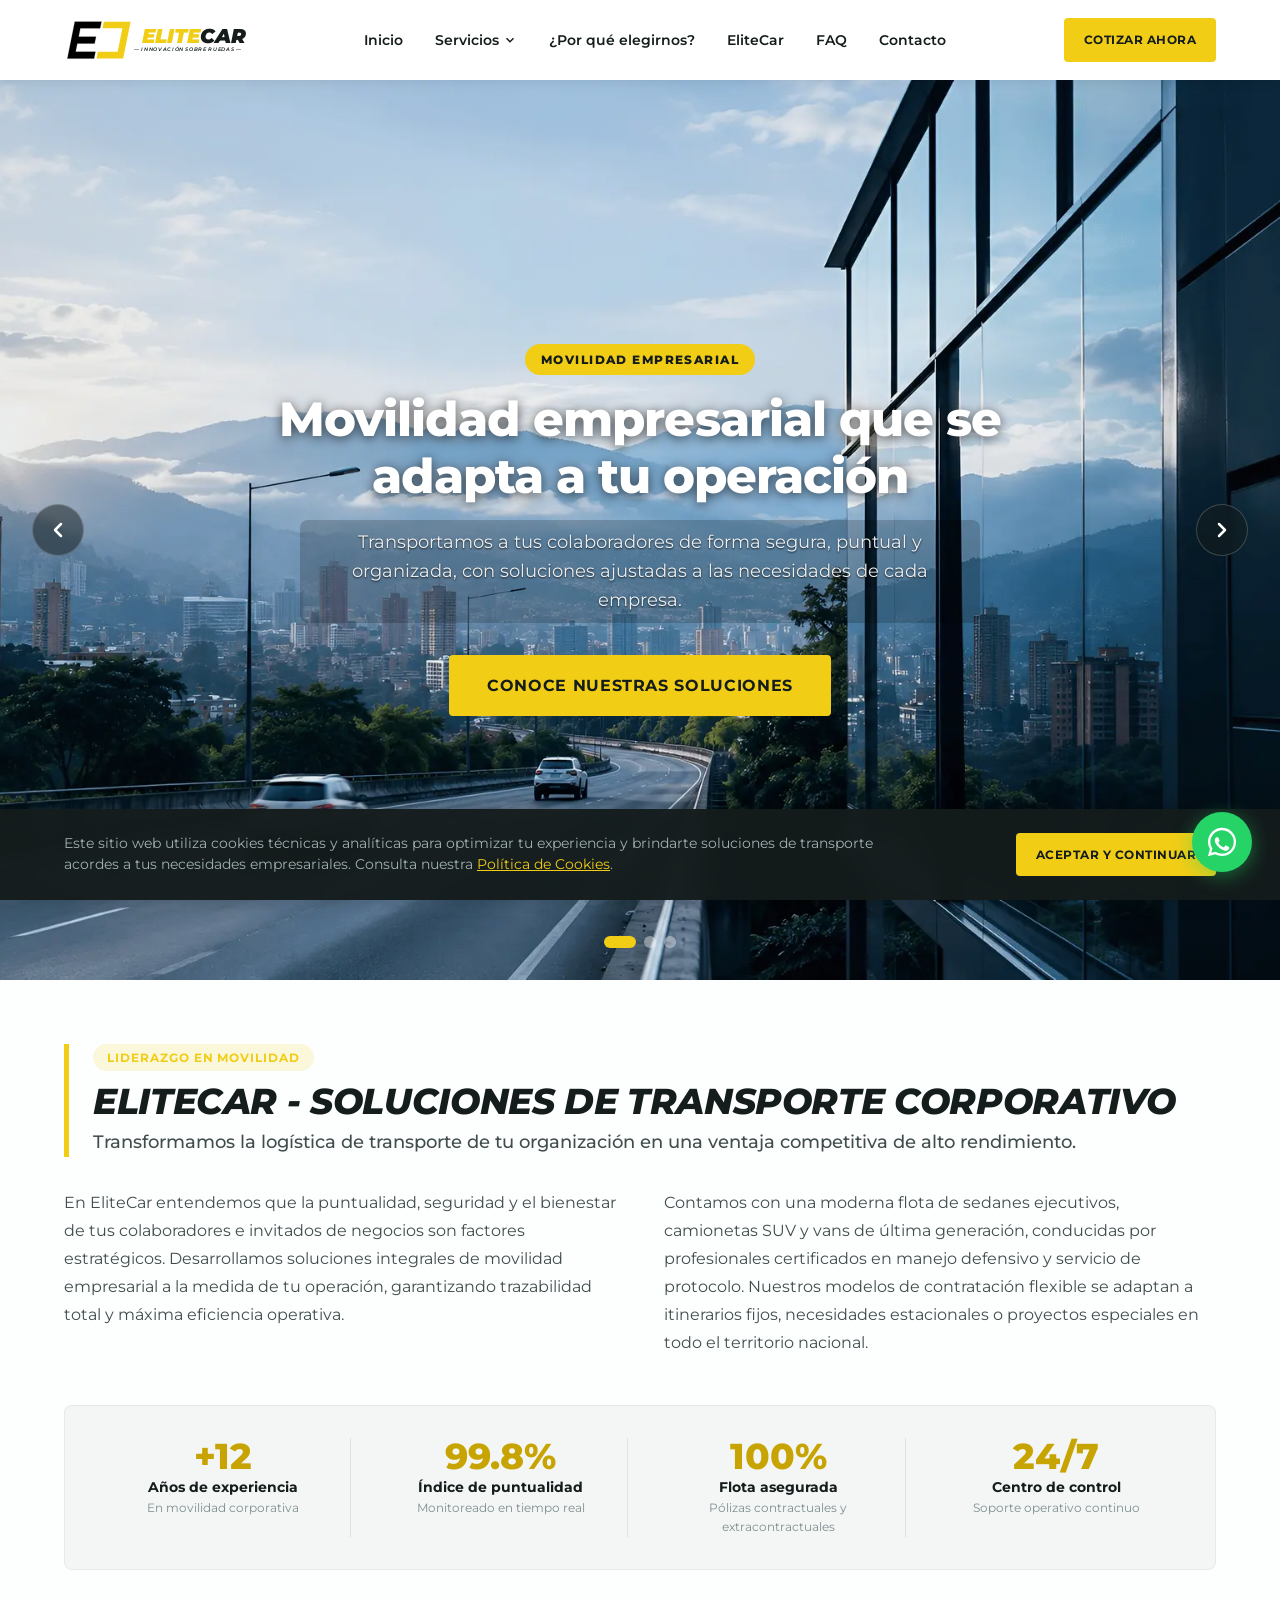
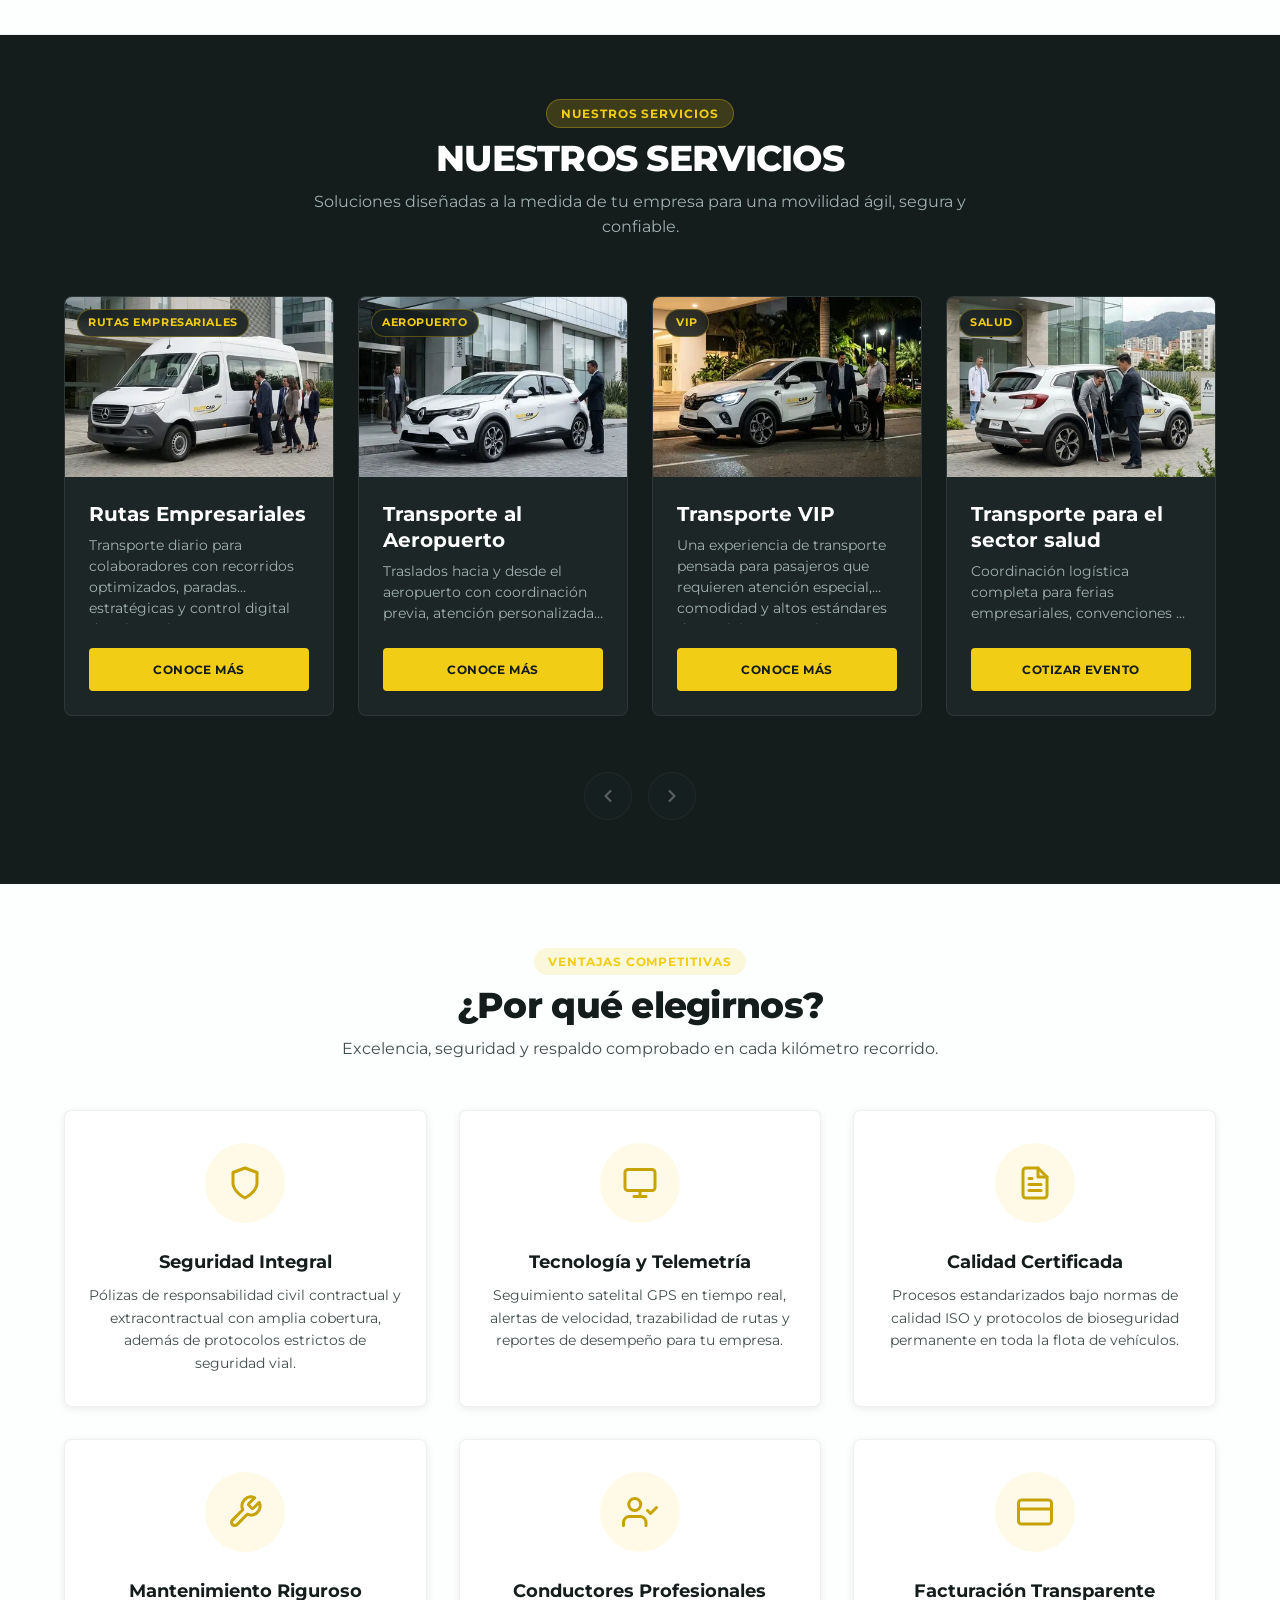
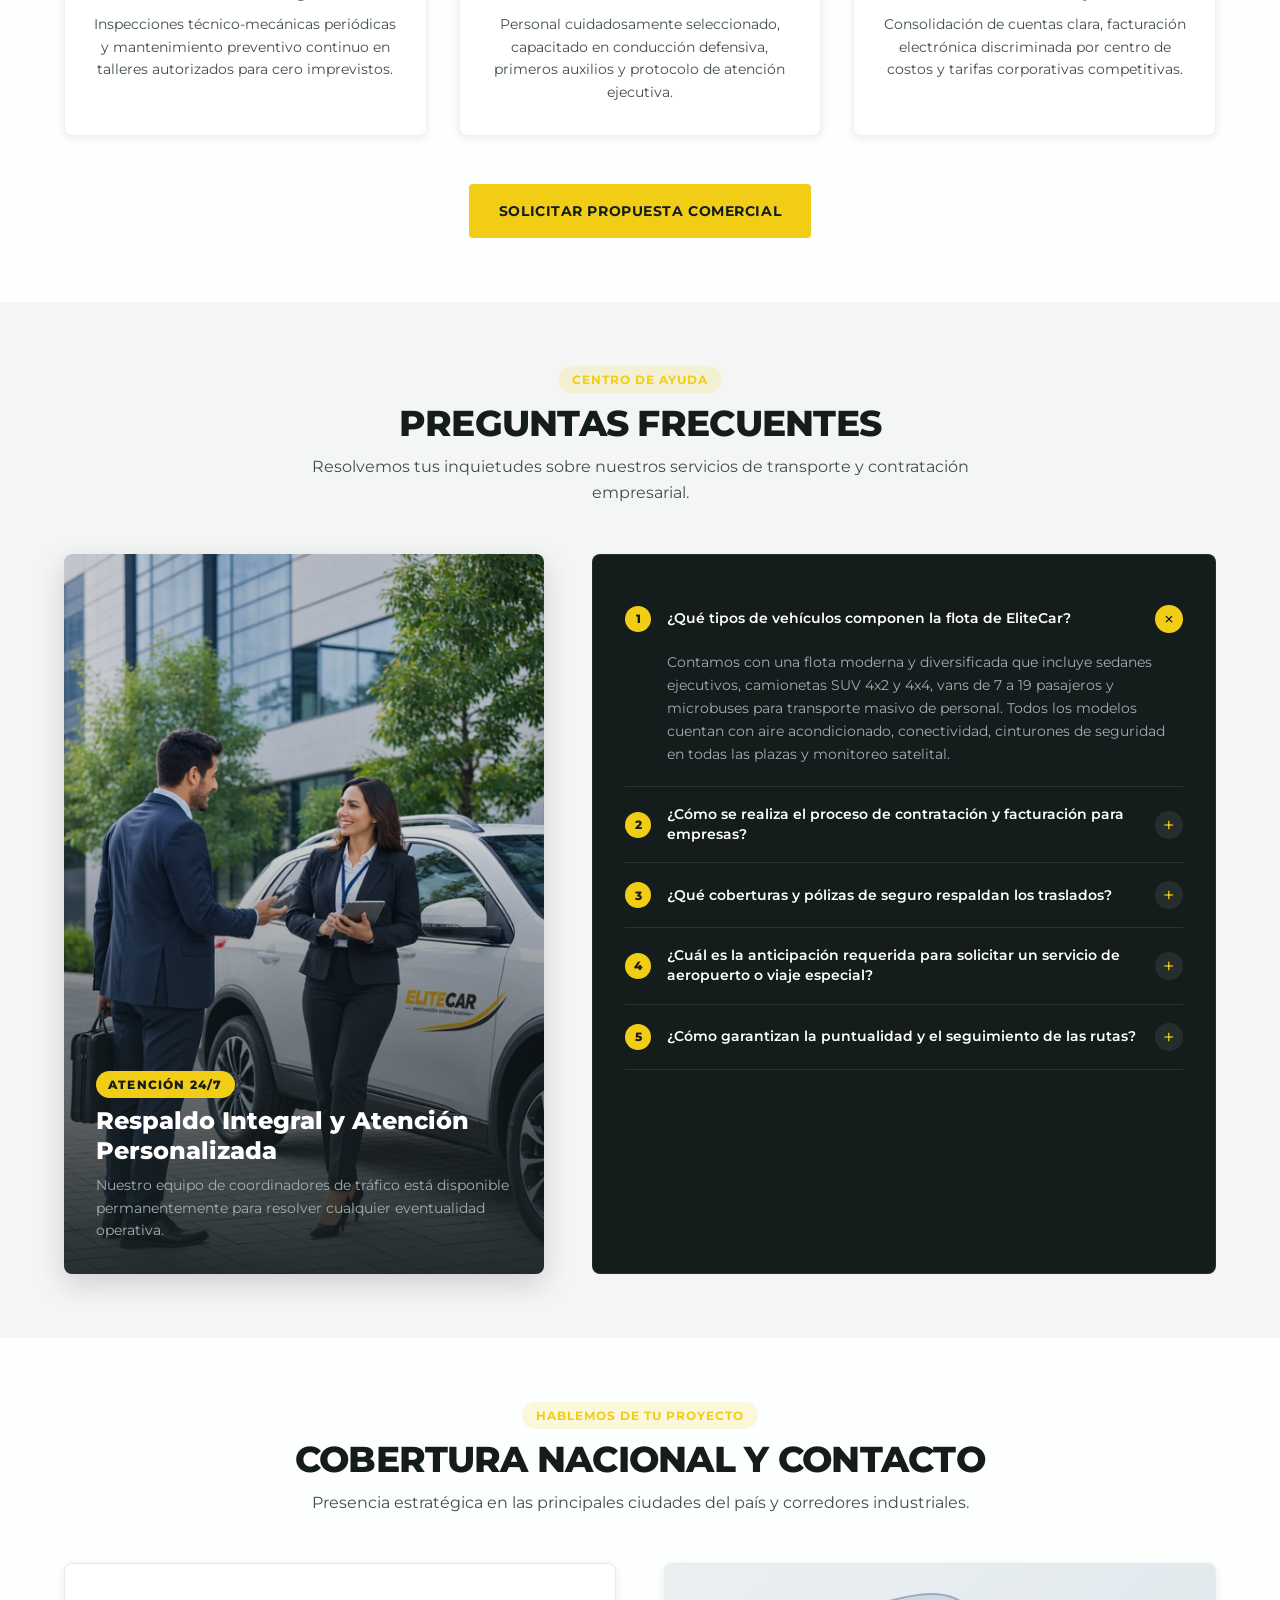
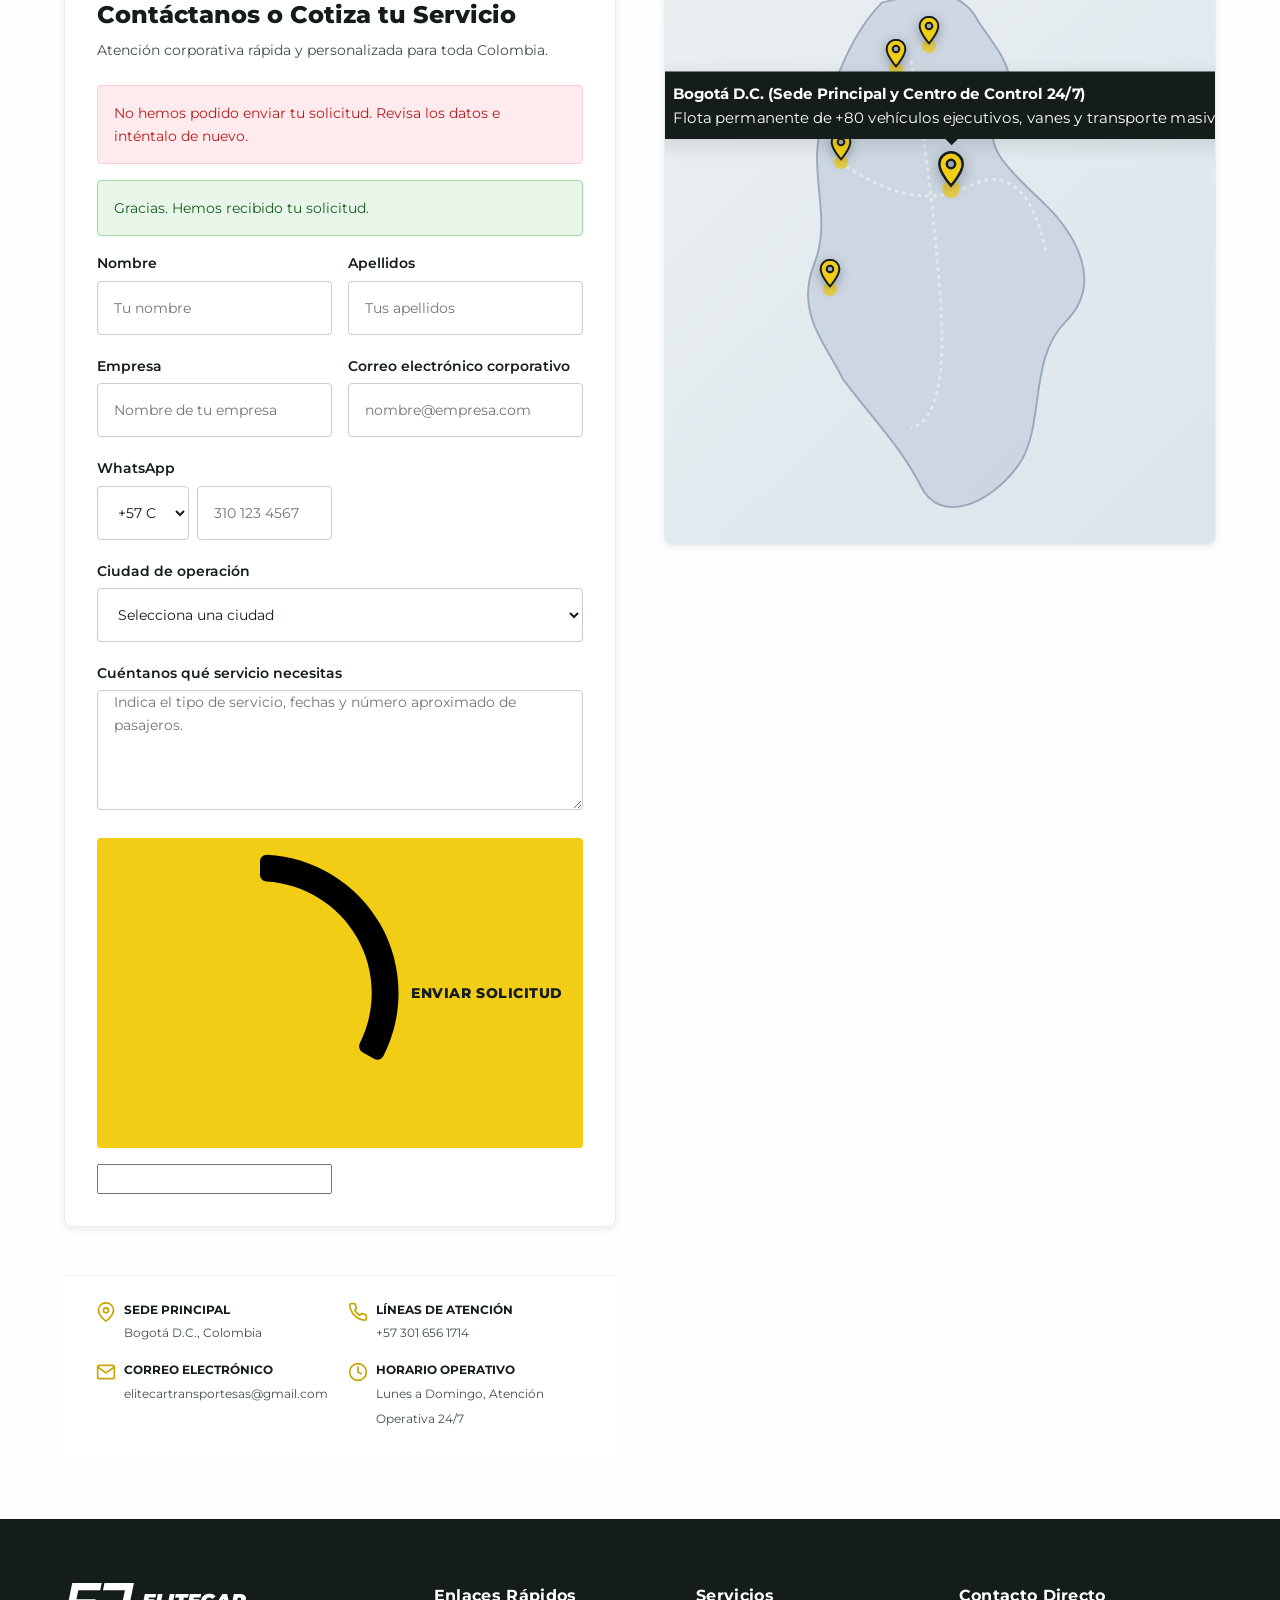
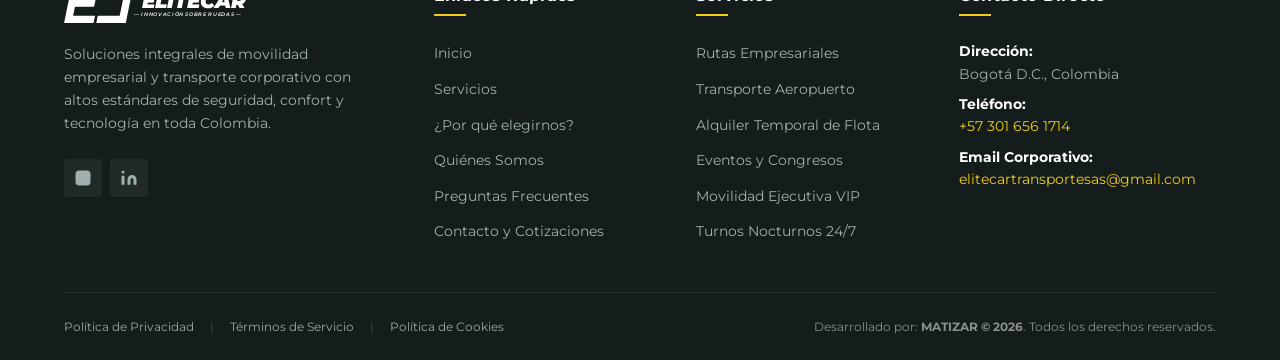
==== commit a71e7c19: "content improvements, added images and include functionaly contact form" ====
--- a/index.html
+++ b/index.html
@@ -21,8 +21,9 @@
   <meta property="og:title" content="EliteCar - Innovación sobre ruedas | Transporte Empresarial">
   <meta property="og:description"
     content="Soluciones integrales de movilidad empresarial y transporte corporativo con altos estándares de seguridad y puntualidad.">
-  <meta property="og:image"
-    content="https://images.unsplash.com/photo-1486406146926-c627a92ad1ab?auto=format&fit=crop&w=1200&q=80">
+  <!-- JSON:SOCIAL_IMAGE:START -->
+<meta property="og:image" content="https://elitecar-website-phi.vercel.app/assets/images/opengraph/open-graph-rz-sm.jpg">
+<!-- JSON:SOCIAL_IMAGE:END -->
   <meta property="og:locale" content="es_CO">
 
   <!-- Twitter Card -->
@@ -31,55 +32,24 @@
   <meta name="twitter:title" content="EliteCar - Transporte Corporativo en Colombia">
   <meta name="twitter:description"
     content="Rutas empresariales, transfer aeropuerto y alquiler de vehículos ejecutivos para empresas.">
-  <meta name="twitter:image"
-    content="https://images.unsplash.com/photo-1486406146926-c627a92ad1ab?auto=format&fit=crop&w=1200&q=80">
+  <!-- JSON:TWITTER_IMAGE:START -->
+<meta name="twitter:image" content="https://elitecar-website-phi.vercel.app/assets/images/opengraph/open-graph-rz-sm.jpg">
+<!-- JSON:TWITTER_IMAGE:END -->
 
   <!-- Canonical URL -->
   <link rel="canonical" href="https://elitecar.com.co/">
 
+  <link rel="stylesheet" href="https://sibforms.com/forms/end-form/build/sib-styles.css">
   <!-- Stylesheet -->
   <link rel="stylesheet" href="assets/css/styles.css">
 
   <!-- Schema.org JSON-LD Structured Data -->
-  <script type="application/ld+json">
-  {
-    "@context": "https://schema.org",
-    "@type": "LocalBusiness",
-    "name": "EliteCar Soluciones de Transporte S.A.S.",
-    "image": "https://images.unsplash.com/photo-1486406146926-c627a92ad1ab?auto=format&fit=crop&w=1200&q=80",
-    "description": "Soluciones de movilidad y transporte empresarial en Colombia.",
-    "url": "https://elitecar.com.co/",
-    "telephone": "+576017458890",
-    "priceRange": "$$",
-    "address": {
-      "@type": "PostalAddress",
-      "streetAddress": "Carrera 7 # 116-50, Oficina 502",
-      "addressLocality": "Bogotá",
-      "addressRegion": "Cundinamarca",
-      "postalCode": "110111",
-      "addressCountry": "CO"
-    },
-    "geo": {
-      "@type": "GeoCoordinates",
-      "latitude": 4.6974,
-      "longitude": -74.0306
-    },
-    "openingHoursSpecification": {
-      "@type": "OpeningHoursSpecification",
-      "dayOfWeek": [
-        "Monday",
-        "Tuesday",
-        "Wednesday",
-        "Thursday",
-        "Friday",
-        "Saturday",
-        "Sunday"
-      ],
-      "opens": "00:00",
-      "closes": "23:59"
-    }
-  }
-  </script>
+  <!-- JSON:BUSINESS_SCHEMA:START -->
+<script type="application/ld+json">{"image":"https://elitecar.com.co/assets/images/hero/hero_01_movilidad-empresarial.webp","url":"https://elitecar.com.co/","description":"Transformamos la logística de transporte de tu organización en una ventaja competitiva de alto rendimiento.","@type":"LocalBusiness","telephone":"+57 (601) 745-8890","@context":"https://schema.org","name":"EliteCar Soluciones de Transporte S.A.S.","address":"Carrera 7 # 116-50, Oficina 502, Bogotá","areaServed":["Bogotá D.C.","Medellín","Cali","Barranquilla","Cartagena"],"email":"contacto@elitecar.com.co"}</script>
+<!-- JSON:BUSINESS_SCHEMA:END -->
+  <!-- JSON:FAQ_SCHEMA:START -->
+<script type="application/ld+json">{"@context":"https://schema.org","mainEntity":[{"acceptedAnswer":{"text":"Contamos con una flota moderna y diversificada que incluye sedanes ejecutivos, camionetas SUV 4x2 y 4x4, vans de 7 a 19 pasajeros y microbuses para transporte masivo de personal. Todos los modelos cuentan con aire acondicionado, conectividad, cinturones de seguridad en todas las plazas y monitoreo satelital.","@type":"Answer"},"name":"¿Qué tipos de vehículos componen la flota de EliteCar?","@type":"Question"},{"acceptedAnswer":{"text":"Diseñamos un contrato marco de prestación de servicios ajustado a las necesidades de tu empresa (tiempo fijo, por demanda o bolsa de horas). La facturación se emite de forma electrónica quincenal o mensual, acompañada de un informe detallado de servicios, fechas, usuarios transportados y centros de costos.","@type":"Answer"},"name":"¿Cómo se realiza el proceso de contratación y facturación para empresas?","@type":"Question"},{"acceptedAnswer":{"text":"Todos nuestros servicios operan con pólizas de Responsabilidad Civil Contractual (RCC) y Extracontractual (RCE) vigentes ante el Ministerio de Transporte de Colombia, con coberturas extendidas que protegen a los pasajeros, equipaje y terceros durante todo el trayecto.","@type":"Answer"},"name":"¿Qué coberturas y pólizas de seguro respaldan los traslados?","@type":"Question"},{"acceptedAnswer":{"text":"Para traslados ejecutivos al aeropuerto recomendamos reservar con un mínimo de 4 a 6 horas de anticipación. Para eventos corporativos de gran escala o rutas continuas de personal, coordinamos la logística con 48 horas previas para garantizar asignación de flota dedicada y verificación de itinerarios.","@type":"Answer"},"name":"¿Cuál es la anticipación requerida para solicitar un servicio de aeropuerto o viaje especial?","@type":"Question"},{"acceptedAnswer":{"text":"Nuestra central operativa monitorea el 100% de los vehículos mediante telemetría GPS en tiempo real. Esto nos permite anticipar congestiones de tráfico, ajustar rutas dinámicas, controlar límites de velocidad y enviar notificaciones de llegada tanto al coordinador de la empresa como al usuario.","@type":"Answer"},"name":"¿Cómo garantizan la puntualidad y el seguimiento de las rutas?","@type":"Question"},{"acceptedAnswer":{"text":"Sí, nuestros conductores pasan por rigurosos exámenes psicotécnicos, verificación de antecedentes y capacitaciones periódicas en manejo defensivo, primeros auxilios, normatividad vial nacional y protocolo de atención ejecutiva y confidencialidad.","@type":"Answer"},"name":"¿Los conductores cuentan con formación y certificación profesional?","@type":"Question"},{"acceptedAnswer":{"text":"Tenemos centros de operación y base permanente en Bogotá, Medellín, Cali, Barranquilla y Cartagena, y prestamos servicios intermunicipales y departamentales en todo el territorio colombiano según el requerimiento de tu compañía.","@type":"Answer"},"name":"¿Ofrecen cobertura a nivel nacional o únicamente en ciudades principales?","@type":"Question"},{"acceptedAnswer":{"text":"Sí, disponemos de camionetas SUV y vehículos blindados niveles II, III y IV con conductores escolta certificados por la Superintendencia de Vigilancia y Seguridad Privada, previa programación y evaluación de protocolo de seguridad.","@type":"Answer"},"name":"¿Disponen de vehículos blindados para ejecutivos o delegaciones de alta seguridad?","@type":"Question"}],"@type":"FAQPage"}</script>
+<!-- JSON:FAQ_SCHEMA:END -->
 </head>
 
 <body>
@@ -98,43 +68,31 @@
 
       <!-- Desktop & Mobile Navigation Menu -->
       <nav class="nav-menu" id="nav-menu" aria-label="Navegación principal">
-        <div class="nav-item">
-          <a href="index.html" class="nav-link">Inicio</a>
-        </div>
-        <div class="nav-item has-dropdown">
-          <a href="#servicios" class="nav-link" aria-haspopup="true" aria-expanded="false">
-            Servicios
-            <svg class="dropdown-chevron" viewBox="0 0 24 24" fill="none" stroke="currentColor" stroke-width="2.5"
-              stroke-linecap="round" stroke-linejoin="round">
-              <polyline points="6 9 12 15 18 9"></polyline>
-            </svg>
-          </a>
-          <div class="dropdown-menu" role="menu">
-            <a href="services/rutas-empresariales.html" class="dropdown-link" role="menuitem">Rutas Empresariales</a>
-            <a href="services/transporte-aeropuerto.html" class="dropdown-link" role="menuitem">Transporte
-              Aeropuerto</a>
-            <a href="services/alquiler-temporal.html" class="dropdown-link" role="menuitem">Alquiler Temporal de
-              Flota</a>
-            <a href="#servicios" class="dropdown-link" role="menuitem">Ver Todos los Servicios</a>
-          </div>
-        </div>
-        <div class="nav-item">
-          <a href="#beneficios" class="nav-link">¿Por qué nosotros?</a>
-        </div>
-        <div class="nav-item">
-          <a href="quienes-somos.html" class="nav-link">Quiénes Somos</a>
-        </div>
-        <div class="nav-item">
-          <a href="#faq" class="nav-link">Preguntas</a>
-        </div>
-        <div class="nav-item">
-          <a href="#contacto" class="nav-link">Contacto</a>
-        </div>
+        <!-- JSON:NAVIGATION:START -->
+<div class="nav-item"><a href="index.html" class="nav-link">Inicio</a></div>
+<div class="nav-item has-dropdown">
+  <a href="index.html#servicios" class="nav-link" aria-haspopup="true" aria-expanded="false">
+    Servicios
+    <svg class="dropdown-chevron" viewBox="0 0 24 24" fill="none" stroke="currentColor" stroke-width="2.5">
+      <polyline points="6 9 12 15 18 9"></polyline>
+    </svg>
+  </a>
+  <div class="dropdown-menu" role="menu"><a href="services/rutas-empresariales.html" class="dropdown-link" role="menuitem">Rutas Empresariales</a>
+<a href="services/transporte-aeropuerto.html" class="dropdown-link" role="menuitem">Transporte Aeropuerto</a>
+<a href="services/alquiler-temporal.html" class="dropdown-link" role="menuitem">Alquiler Temporal</a></div>
+</div>
+<div class="nav-item"><a href="index.html#beneficios" class="nav-link">¿Por qué elegirnos?</a></div>
+<div class="nav-item"><a href="quienes-somos.html" class="nav-link">EliteCar</a></div>
+<div class="nav-item"><a href="index.html#faq" class="nav-link">FAQ</a></div>
+<div class="nav-item"><a href="index.html#contacto" class="nav-link">Contacto</a></div>
+<!-- JSON:NAVIGATION:END -->
       </nav>
 
       <!-- Header CTA & Mobile Toggle Button -->
       <div style="display: flex; align-items: center; gap: 16px;">
-        <a href="#contacto" class="btn btn-sm header-cta-btn">COTIZAR AHORA</a>
+        <!-- JSON:HEADER_CTA:START -->
+<a href="index.html#contacto" class="btn btn-sm header-cta-btn">COTIZAR AHORA</a>
+<!-- JSON:HEADER_CTA:END -->
         <button class="menu-toggle" id="menu-toggle" aria-label="Abrir menú" aria-expanded="false"
           aria-controls="nav-menu">
           <span class="hamburger-icon"></span>
@@ -148,64 +106,38 @@
     <section class="hero-slider-section" aria-label="Destacados y Soluciones de Movilidad">
       <div class="slider-wrapper">
         <div class="slider-track">
-          <!-- Slide 1 -->
-          <div class="slide-item active">
-            <img src="https://images.unsplash.com/photo-1486406146926-c627a92ad1ab?auto=format&fit=crop&w=1920&q=80"
-              alt="Flota empresarial EliteCar en autopista corporativa" class="slide-image">
-            <div class="slide-overlay"></div>
-            <div class="slide-content">
-              <span class="slide-badge">MOVILIDAD EMPRESARIAL</span>
-              <h1 class="slide-title">Movilidad empresarial que se adapta a tu operación</h1>
-              <p class="slide-subtitle">Soluciones integrales de transporte corporativo en Colombia. Seguridad
-                certificada, puntualidad rigurosa y tecnología de punta.</p>
-              <a href="#servicios" class="btn hero-cta">CONOCE NUESTRAS SOLUCIONES</a>
-            </div>
-          </div>
-
-          <!-- Slide 2 -->
-          <div class="slide-item">
-            <img src="https://images.unsplash.com/photo-1549399542-7e3f8b79c341?auto=format&fit=crop&w=1920&q=80"
-              alt="Rutas empresariales y transporte de personal corporativo" class="slide-image">
-            <div class="slide-overlay"></div>
-            <div class="slide-content">
-              <span class="slide-badge">SERVICIO VIP</span>
-              <h2 class="slide-title" style="font-size: var(--font-size-h1);">Una experiencia ejecutiva en cada traslado
-              </h2>
-              <p class="slide-subtitle">Transporte VIP con atención personalizada, altos estándares de servicio y
-                soluciones pensadas para tus pasajeros más importantes.</p>
-              <a href="#contacto" class="btn hero-cta">Solicitar servicio VIP</a>
-            </div>
-          </div>
-
-          <!-- Slide 3 -->
-          <div class="slide-item">
-            <img src="https://images.unsplash.com/photo-1503376780353-7e6692767b70?auto=format&fit=crop&w=1920&q=80"
-              alt="Vehículo ejecutivo para transporte al aeropuerto y directivos" class="slide-image">
-            <div class="slide-overlay"></div>
-            <div class="slide-content">
-              <span class="slide-badge">SERVICIO VIP Y AEROPUERTO</span>
-              <h2 class="slide-title" style="font-size: var(--font-size-h1);">Traslados ejecutivos y transfer aeropuerto
-                24/7</h2>
-              <p class="slide-subtitle">Atención personalizada con monitoreo de vuelos y recepción preferencial para
-                ejecutivos, clientes y juntas directivas.</p>
-              <a href="services/transporte-aeropuerto.html" class="btn hero-cta">VER DETALLES DEL SERVICIO</a>
-            </div>
-          </div>
-
-          <!-- Slide 4 -->
-          <div class="slide-item">
-            <img src="https://images.unsplash.com/photo-1563720223185-11003d516935?auto=format&fit=crop&w=1920&q=80"
-              alt="Flota moderna de camionetas SUV ejecutivas" class="slide-image">
-            <div class="slide-overlay"></div>
-            <div class="slide-content">
-              <span class="slide-badge">COBERTURA NACIONAL</span>
-              <h2 class="slide-title" style="font-size: var(--font-size-h1);">Flota moderna monitoreada por telemetría
-                GPS</h2>
-              <p class="slide-subtitle">Gestión inteligente de flotas con control de velocidad, informes periódicos y
-                respuesta operativa inmediata.</p>
-              <a href="#servicios" class="btn hero-cta">DESCUBRE NUESTRA FLOTA</a>
-            </div>
-          </div>
+          <!-- JSON:SLIDER:START -->
+<div class="slide-item active">
+  <img src="assets/images/hero/hero_01_movilidad-empresarial.webp" alt="Flota de vehículos ejecutivos y movilidad corporativa en ciudad" class="slide-image">
+  <div class="slide-overlay"></div>
+  <div class="slide-content">
+    <span class="slide-badge">MOVILIDAD EMPRESARIAL</span>
+    <h1 class="slide-title">Movilidad empresarial que se adapta a tu operación</h1>
+    <p class="slide-subtitle">Transportamos a tus colaboradores de forma segura, puntual y organizada, con soluciones ajustadas a las necesidades de cada empresa.</p>
+    <a href="#servicios" class="btn hero-cta">CONOCE NUESTRAS SOLUCIONES</a>
+  </div>
+</div>
+<div class="slide-item">
+  <img src="assets/images/hero/hero_02_servicio-vip.webp" alt="Transporte de personal y rutas corporativas seguras" class="slide-image">
+  <div class="slide-overlay"></div>
+  <div class="slide-content">
+    <span class="slide-badge">SERVICIO VIP</span>
+    <h2 class="slide-title">Una experiencia ejecutiva en cada traslado.</h2>
+    <p class="slide-subtitle">Transporte VIP con atención personalizada, altos estándares de servicio y soluciones pensadas para tus pasajeros más importantes.</p>
+    <a href="#contacto" class="btn hero-cta">Solicitar servicio VIP</a>
+  </div>
+</div>
+<div class="slide-item">
+  <img src="assets/images/hero/hero_03_tecnologia.webp" alt="Vehículo ejecutivo de alta gama para traslados y aeropuerto" class="slide-image">
+  <div class="slide-overlay"></div>
+  <div class="slide-content">
+    <span class="slide-badge">TECNOLOGÍA</span>
+    <h2 class="slide-title">Tecnología para tener el control de cada viaje.</h2>
+    <p class="slide-subtitle">Integramos tecnología y gestión operativa para facilitar la programación, seguimiento y trazabilidad de tus servicios de transporte.</p>
+    <a href="services/transporte-aeropuerto.html" class="btn hero-cta">Conoce nuestra tecnología</a>
+  </div>
+</div>
+<!-- JSON:SLIDER:END -->
         </div>
 
         <!-- Slider Navigation Controls -->
@@ -231,49 +163,32 @@
     <section class="section section-corporate" id="corporativo">
       <div class="container">
         <div class="corporate-header">
-          <span class="badge-tag">LIDERAZGO EN MOVILIDAD</span>
-          <h2 class="corporate-headline"><span>ELITE</span>CAR - SOLUCIONES DE TRANSPORTE CORPORATIVO</h2>
-          <p class="corporate-lead">Transformamos la movilidad de tu organización en una ventaja estratégica de alto
-            rendimiento.</p>
+          <!-- JSON:CORPORATE_BADGE:START -->
+<span class="badge-tag">LIDERAZGO EN MOVILIDAD</span>
+<!-- JSON:CORPORATE_BADGE:END -->
+          <!-- JSON:CORPORATE_TITLE:START -->
+<h2 class="corporate-headline">ELITECAR - SOLUCIONES DE TRANSPORTE CORPORATIVO</h2>
+<!-- JSON:CORPORATE_TITLE:END -->
+          <!-- JSON:CORPORATE_LEAD:START -->
+<p class="corporate-lead">Transformamos la logística de transporte de tu organización en una ventaja competitiva de alto rendimiento.</p>
+<!-- JSON:CORPORATE_LEAD:END -->
         </div>
 
         <div class="corporate-grid">
-          <div class="corporate-text-column">
-            <p>En EliteCar entendemos que la puntualidad, seguridad y el bienestar de tus colaboradores e invitados
-              corporativos son factores esenciales para la productividad. Por ello, estructuramos esquemas de transporte
-              empresarial a la medida de tu modelo de negocio, respaldados por tecnología de geolocalización satelital y
-              soporte permanente.</p>
-          </div>
-          <div class="corporate-text-column">
-            <p>Disponemos de un parque automotor moderno integrado por sedanes ejecutivos, camionetas SUV 4x4 y vanes de
-              alta capacidad, conducidas por profesionales certificados en manejo defensivo y servicio corporativo de
-              protocolo. Operamos con modelos de contratación flexibles que reducen la carga administrativa y optimizan
-              costos logísticos.</p>
-          </div>
+          <!-- JSON:CORPORATE_COLUMNS:START -->
+<div class="corporate-text-column"><p>En EliteCar entendemos que la puntualidad, seguridad y el bienestar de tus colaboradores e invitados de negocios son factores estratégicos. Desarrollamos soluciones integrales de movilidad empresarial a la medida de tu operación, garantizando trazabilidad total y máxima eficiencia operativa.</p></div>
+<div class="corporate-text-column"><p>Contamos con una moderna flota de sedanes ejecutivos, camionetas SUV y vans de última generación, conducidas por profesionales certificados en manejo defensivo y servicio de protocolo. Nuestros modelos de contratación flexible se adaptan a itinerarios fijos, necesidades estacionales o proyectos especiales en todo el territorio nacional.</p></div>
+<!-- JSON:CORPORATE_COLUMNS:END -->
         </div>
 
         <!-- Corporate Metrics -->
         <div class="metrics-grid">
-          <div class="metric-card">
-            <div class="metric-value">+12</div>
-            <div class="metric-label">Años de Trayectoria</div>
-            <div class="metric-detail">En movilidad corporativa</div>
-          </div>
-          <div class="metric-card">
-            <div class="metric-value">99.8%</div>
-            <div class="metric-label">Índice de Puntualidad</div>
-            <div class="metric-detail">Monitoreado en tiempo real</div>
-          </div>
-          <div class="metric-card">
-            <div class="metric-value">100%</div>
-            <div class="metric-label">Flota Asegurada</div>
-            <div class="metric-detail">Pólizas contractuales completas</div>
-          </div>
-          <div class="metric-card">
-            <div class="metric-value">24/7</div>
-            <div class="metric-label">Centro de Control</div>
-            <div class="metric-detail">Atención y despacho continuo</div>
-          </div>
+          <!-- JSON:CORPORATE_METRICS:START -->
+<div class="metric-card"><div class="metric-value">+12</div><div class="metric-label">Años de experiencia</div><div class="metric-detail">En movilidad corporativa</div></div>
+<div class="metric-card"><div class="metric-value">99.8%</div><div class="metric-label">Índice de puntualidad</div><div class="metric-detail">Monitoreado en tiempo real</div></div>
+<div class="metric-card"><div class="metric-value">100%</div><div class="metric-label">Flota asegurada</div><div class="metric-detail">Pólizas contractuales y extracontractuales</div></div>
+<div class="metric-card"><div class="metric-value">24/7</div><div class="metric-label">Centro de control</div><div class="metric-detail">Soporte operativo continuo</div></div>
+<!-- JSON:CORPORATE_METRICS:END -->
         </div>
       </div>
     </section>
@@ -283,103 +198,43 @@
       <div class="container">
         <div class="section-header">
           <span class="badge-tag">NUESTROS SERVICIOS</span>
-          <h2 class="section-title">Soluciones de Transporte Especializado</h2>
-          <p class="section-subtitle">Diseñamos esquemas adaptados a las exigencias operativas y financieras de tu
-            organización.</p>
+          <!-- JSON:SERVICES_TITLE:START -->
+<h2 class="section-title">NUESTROS SERVICIOS</h2>
+<!-- JSON:SERVICES_TITLE:END -->
+          <!-- JSON:SERVICES_SUBTITLE:START -->
+<p class="section-subtitle">Soluciones diseñadas a la medida de tu empresa para una movilidad ágil, segura y confiable.</p>
+<!-- JSON:SERVICES_SUBTITLE:END -->
         </div>
 
         <!-- Carousel Container -->
         <div class="services-carousel-wrapper">
           <div class="services-track">
-            <!-- Service Card 1 -->
-            <article class="service-card">
-              <div class="service-card-media">
-                <img src="https://images.unsplash.com/photo-1549399542-7e3f8b79c341?auto=format&fit=crop&w=800&q=80"
-                  alt="Rutas Empresariales para personal corporativo" class="service-card-img" loading="lazy">
-                <span class="service-card-category">Commuting</span>
-              </div>
-              <div class="service-card-body">
-                <h3 class="service-card-title">Rutas Empresariales</h3>
-                <p class="service-card-desc">Transporte diario para colaboradores con diseño de recorridos eficientes,
-                  paradas estratégicas y registro digital de asistencia.</p>
-                <a href="services/rutas-empresariales.html" class="btn btn-sm service-card-cta">CONOCE MÁS</a>
-              </div>
-            </article>
-
-            <!-- Service Card 2 -->
-            <article class="service-card">
-              <div class="service-card-media">
-                <img src="https://images.unsplash.com/photo-1503376780353-7e6692767b70?auto=format&fit=crop&w=800&q=80"
-                  alt="Transporte Aeropuerto y traslados ejecutivos" class="service-card-img" loading="lazy">
-                <span class="service-card-category">Transfer VIP</span>
-              </div>
-              <div class="service-card-body">
-                <h3 class="service-card-title">Transporte Aeropuerto</h3>
-                <p class="service-card-desc">Traslados puntuales desde y hacia terminales aéreas con seguimiento de
-                  vuelos en vivo, recepción personalizada y conductores bilingües.</p>
-                <a href="services/transporte-aeropuerto.html" class="btn btn-sm service-card-cta">CONOCE MÁS</a>
-              </div>
-            </article>
-
-            <!-- Service Card 3 -->
-            <article class="service-card">
-              <div class="service-card-media">
-                <img src="https://images.unsplash.com/photo-1563720223185-11003d516935?auto=format&fit=crop&w=800&q=80"
-                  alt="Alquiler temporal de camionetas y flotas" class="service-card-img" loading="lazy">
-                <span class="service-card-category">Renting</span>
-              </div>
-              <div class="service-card-body">
-                <h3 class="service-card-title">Alquiler Temporal de Flota</h3>
-                <p class="service-card-desc">Vehículos ejecutivos y camionetas SUV con o sin conductor por días, semanas
-                  o meses, sin costos imprevistos ni trámites complejos.</p>
-                <a href="services/alquiler-temporal.html" class="btn btn-sm service-card-cta">CONOCE MÁS</a>
-              </div>
-            </article>
-
-            <!-- Service Card 4 -->
-            <article class="service-card">
-              <div class="service-card-media">
-                <img src="https://images.unsplash.com/photo-1570125909232-eb263c188f7e?auto=format&fit=crop&w=800&q=80"
-                  alt="Logística de transporte para eventos empresariales" class="service-card-img" loading="lazy">
-                <span class="service-card-category">Logística</span>
-              </div>
-              <div class="service-card-body">
-                <h3 class="service-card-title">Eventos y Congresos</h3>
-                <p class="service-card-desc">Coordinación logística integral para convenciones empresariales, ferias,
-                  asambleas de accionistas y traslados masivos sincronizados.</p>
-                <a href="#contacto" class="btn btn-sm service-card-cta">COTIZAR EVENTO</a>
-              </div>
-            </article>
-
-            <!-- Service Card 5 -->
-            <article class="service-card">
-              <div class="service-card-media">
-                <img src="https://images.unsplash.com/photo-1550355291-bbee04a92027?auto=format&fit=crop&w=800&q=80"
-                  alt="Movilidad VIP para alta dirección" class="service-card-img" loading="lazy">
-                <span class="service-card-category">Alta Dirección</span>
-              </div>
-              <div class="service-card-body">
-                <h3 class="service-card-title">Movilidad Ejecutiva VIP</h3>
-                <p class="service-card-desc">Sedanes de alta gama y camionetas blindadas para juntas directivas,
-                  dignatarios y visitas diplomáticas con máximo estándar de discreción.</p>
-                <a href="#contacto" class="btn btn-sm service-card-cta">SOLICITAR SERVICIO</a>
-              </div>
-            </article>
-
-            <!-- Service Card 6 -->
-            <article class="service-card">
-              <div class="service-card-media">
-                <img src="https://images.unsplash.com/photo-1517524008697-84bbe3c3fd98?auto=format&fit=crop&w=800&q=80"
-                  alt="Turnos especiales y transporte nocturno" class="service-card-img" loading="lazy">
-                <span class="service-card-category">24 Horas</span>
-              </div>
-              <div class="service-card-body">
-                <h3 class="service-card-title">Turnos Especiales y Nocturnos</h3>
-                <p class="service-card-desc">Traslado seguro puerta a puerta para turnos rotativos en centros de
-                  contacto, plantas industriales, sector salud y plataformas de logística.</p>
-                <a href="#contacto" class="btn btn-sm service-card-cta">CONSULTAR PLAN</a>
-              </div>
-            </article>
+            <!-- JSON:SERVICES:START -->
+<article class="service-card" data-service-id="rutas-empresariales">
+  <div class="service-card-media"><img src="https://images.unsplash.com/photo-1549399542-7e3f8b79c341?auto=format&amp;fit=crop&amp;w=800&amp;q=80" alt="Rutas empresariales y transporte de personal diario" class="service-card-img" loading="lazy"><span class="service-card-category">Commuting Corporativo</span></div>
+  <div class="service-card-body"><h3 class="service-card-title">Rutas Empresariales</h3><p class="service-card-desc">Transporte diario para colaboradores con recorridos optimizados, paradas estratégicas y control digital de asistencia.</p><a href="services/rutas-empresariales.html" class="btn btn-sm service-card-cta">CONOCE MÁS</a></div>
+</article>
+<article class="service-card" data-service-id="transporte-aeropuerto">
+  <div class="service-card-media"><img src="https://images.unsplash.com/photo-1503376780353-7e6692767b70?auto=format&amp;fit=crop&amp;w=800&amp;q=80" alt="Servicio de transporte al aeropuerto para ejecutivos" class="service-card-img" loading="lazy"><span class="service-card-category">Traslados VIP</span></div>
+  <div class="service-card-body"><h3 class="service-card-title">Transporte Aeropuerto</h3><p class="service-card-desc">Traslados puntuales desde y hacia terminales aéreas, con monitoreo de vuelos en tiempo real y recepción con placa personalizada.</p><a href="services/transporte-aeropuerto.html" class="btn btn-sm service-card-cta">CONOCE MÁS</a></div>
+</article>
+<article class="service-card" data-service-id="alquiler-temporal">
+  <div class="service-card-media"><img src="https://images.unsplash.com/photo-1563720223185-11003d516935?auto=format&amp;fit=crop&amp;w=800&amp;q=80" alt="Alquiler corporativo de camionetas y vehículos ejecutivos" class="service-card-img" loading="lazy"><span class="service-card-category">Renting Flexible</span></div>
+  <div class="service-card-body"><h3 class="service-card-title">Alquiler Temporal de Flota</h3><p class="service-card-desc">Vehículos modernos con o sin conductor por días, semanas o meses, sin costos imprevistos ni trámites burocráticos.</p><a href="services/alquiler-temporal.html" class="btn btn-sm service-card-cta">CONOCE MÁS</a></div>
+</article>
+<article class="service-card" data-service-id="eventos-congresos">
+  <div class="service-card-media"><img src="https://images.unsplash.com/photo-1570125909232-eb263c188f7e?auto=format&amp;fit=crop&amp;w=800&amp;q=80" alt="Transporte especializado para eventos corporativos y ferias" class="service-card-img" loading="lazy"><span class="service-card-category">Logística Integral</span></div>
+  <div class="service-card-body"><h3 class="service-card-title">Eventos y Congresos</h3><p class="service-card-desc">Coordinación logística completa para ferias empresariales, convenciones y eventos masivos con flota sincronizada.</p><a href="#contacto" class="btn btn-sm service-card-cta">COTIZAR EVENTO</a></div>
+</article>
+<article class="service-card" data-service-id="movilidad-vip">
+  <div class="service-card-media"><img src="https://images.unsplash.com/photo-1550355291-bbee04a92027?auto=format&amp;fit=crop&amp;w=800&amp;q=80" alt="Sedán premium para transporte de alta dirección" class="service-card-img" loading="lazy"><span class="service-card-category">Alta Dirección</span></div>
+  <div class="service-card-body"><h3 class="service-card-title">Movilidad Ejecutiva VIP</h3><p class="service-card-desc">Sedanes premium y camionetas blindadas de gama alta para juntas directivas, dignatarios y visitas diplomáticas.</p><a href="#contacto" class="btn btn-sm service-card-cta">SOLICITAR SERVICIO</a></div>
+</article>
+<article class="service-card" data-service-id="transporte-turnos">
+  <div class="service-card-media"><img src="https://images.unsplash.com/photo-1517524008697-84bbe3c3fd98?auto=format&amp;fit=crop&amp;w=800&amp;q=80" alt="Transporte seguro para colaboradores en horarios nocturnos" class="service-card-img" loading="lazy"><span class="service-card-category">Operación 24 Horas</span></div>
+  <div class="service-card-body"><h3 class="service-card-title">Turnos Especiales y Nocturnos</h3><p class="service-card-desc">Movilidad puerta a puerta garantizada para turnos rotativos en centros de contacto, industria, salud y centros de distribución.</p><a href="#contacto" class="btn btn-sm service-card-cta">CONSULTAR PLAN</a></div>
+</article>
+<!-- JSON:SERVICES:END -->
           </div>
         </div>
 
@@ -411,98 +266,53 @@
       <div class="container">
         <div class="section-header">
           <span class="badge-tag">VENTAJAS COMPETITIVAS</span>
-          <h2 class="section-title">¿Por qué elegirnos?</h2>
-          <p class="section-subtitle">Pilares de servicio fundamentados en la excelencia, seguridad y satisfacción
-            integral del cliente.</p>
+          <!-- JSON:BENEFITS_TITLE:START -->
+<h2 class="section-title">¿Por qué elegirnos?</h2>
+<!-- JSON:BENEFITS_TITLE:END -->
+          <!-- JSON:BENEFITS_SUBTITLE:START -->
+<p class="section-subtitle">Excelencia, seguridad y respaldo comprobado en cada kilómetro recorrido.</p>
+<!-- JSON:BENEFITS_SUBTITLE:END -->
         </div>
 
         <div class="benefits-grid">
-          <!-- Benefit 1: Seguridad -->
-          <div class="benefit-card">
-            <div class="benefit-icon-wrapper">
-              <svg class="benefit-icon" viewBox="0 0 24 24">
-                <path d="M12 22s8-4 8-10V5l-8-3-8 3v7c0 6 8 10 8 10z"></path>
-              </svg>
-            </div>
-            <h3 class="benefit-title">Seguridad Integral</h3>
-            <p class="benefit-desc">Pólizas de Responsabilidad Civil Contractual y Extracontractual con amplia
-              cobertura, alineadas a las regulaciones del Ministerio de Transporte.</p>
-          </div>
-
-          <!-- Benefit 2: Tecnología -->
-          <div class="benefit-card">
-            <div class="benefit-icon-wrapper">
-              <svg class="benefit-icon" viewBox="0 0 24 24">
-                <rect x="2" y="3" width="20" height="14" rx="2" ry="2"></rect>
-                <line x1="8" y1="21" x2="16" y2="21"></line>
-                <line x1="12" y1="17" x2="12" y2="21"></line>
-              </svg>
-            </div>
-            <h3 class="benefit-title">Tecnología y Telemetría</h3>
-            <p class="benefit-desc">Plataforma de rastreo satelital GPS en vivo, alertas de velocidad, control de
-              kilometraje y reportes de gestión personalizados para tu compañía.</p>
-          </div>
-
-          <!-- Benefit 3: Calidad -->
-          <div class="benefit-card">
-            <div class="benefit-icon-wrapper">
-              <svg class="benefit-icon" viewBox="0 0 24 24">
-                <path d="M14 2H6a2 2 0 0 0-2 2v16a2 2 0 0 0 2 2h12a2 2 0 0 0 2-2V8z"></path>
-                <polyline points="14 2 14 8 20 8"></polyline>
-                <line x1="16" y1="13" x2="8" y2="13"></line>
-                <line x1="16" y1="17" x2="8" y2="17"></line>
-                <polyline points="10 9 9 9 8 9"></polyline>
-              </svg>
-            </div>
-            <h3 class="benefit-title">Calidad Certificada</h3>
-            <p class="benefit-desc">Estandarización de procesos operativos, protocolos de bioseguridad permanente y
-              auditorías constantes del estado y confort de cada automotor.</p>
-          </div>
-
-          <!-- Benefit 4: Mantenimiento -->
-          <div class="benefit-card">
-            <div class="benefit-icon-wrapper">
-              <svg class="benefit-icon" viewBox="0 0 24 24">
-                <path
-                  d="M14.7 6.3a1 1 0 0 0 0 1.4l1.6 1.6a1 1 0 0 0 1.4 0l3.77-3.77a6 6 0 0 1-7.94 7.94l-6.91 6.91a2.12 2.12 0 0 1-3-3l6.91-6.91a6 6 0 0 1 7.94-7.94l-3.76 3.76z">
-                </path>
-              </svg>
-            </div>
-            <h3 class="benefit-title">Mantenimiento Riguroso</h3>
-            <p class="benefit-desc">Inspecciones preventivas periódicas y alistamiento mecánico diario en talleres
-              oficiales para garantizar cero contratiempos en carretera.</p>
-          </div>
-
-          <!-- Benefit 5: Conductores -->
-          <div class="benefit-card">
-            <div class="benefit-icon-wrapper">
-              <svg class="benefit-icon" viewBox="0 0 24 24">
-                <path d="M16 21v-2a4 4 0 0 0-4-4H5a4 4 0 0 0-4 4v2"></path>
-                <circle cx="8.5" cy="7" r="4"></circle>
-                <polyline points="17 11 19 13 23 9"></polyline>
-              </svg>
-            </div>
-            <h3 class="benefit-title">Conductores Profesionales</h3>
-            <p class="benefit-desc">Personal seleccionado con rigurosos filtros de seguridad, capacitado en manejo
-              defensivo, primeros auxilios y protocolo ejecutivo.</p>
-          </div>
-
-          <!-- Benefit 6: Facturación -->
-          <div class="benefit-card">
-            <div class="benefit-icon-wrapper">
-              <svg class="benefit-icon" viewBox="0 0 24 24">
-                <rect x="1" y="4" width="22" height="16" rx="2" ry="2"></rect>
-                <line x1="1" y1="10" x2="23" y2="10"></line>
-              </svg>
-            </div>
-            <h3 class="benefit-title">Facturación Transparente</h3>
-            <p class="benefit-desc">Consolidación contable ágil, facturación electrónica detallada por centro de costos
-              y tarifas corporativas altamente competitivas.</p>
-          </div>
+          <!-- JSON:BENEFITS:START -->
+<div class="benefit-card">
+  <div class="benefit-icon-wrapper"><svg class="benefit-icon" viewBox="0 0 24 24"><path d="M12 22s8-4 8-10V5l-8-3-8 3v7c0 6 8 10 8 10z"></path></svg></div>
+  <h3 class="benefit-title">Seguridad Integral</h3>
+  <p class="benefit-desc">Pólizas de responsabilidad civil contractual y extracontractual con amplia cobertura, además de protocolos estrictos de seguridad vial.</p>
+</div>
+<div class="benefit-card">
+  <div class="benefit-icon-wrapper"><svg class="benefit-icon" viewBox="0 0 24 24"><rect x="2" y="3" width="20" height="14" rx="2" ry="2"></rect><line x1="8" y1="21" x2="16" y2="21"></line><line x1="12" y1="17" x2="12" y2="21"></line></svg></div>
+  <h3 class="benefit-title">Tecnología y Telemetría</h3>
+  <p class="benefit-desc">Seguimiento satelital GPS en tiempo real, alertas de velocidad, trazabilidad de rutas y reportes de desempeño para tu empresa.</p>
+</div>
+<div class="benefit-card">
+  <div class="benefit-icon-wrapper"><svg class="benefit-icon" viewBox="0 0 24 24"><path d="M14 2H6a2 2 0 0 0-2 2v16a2 2 0 0 0 2 2h12a2 2 0 0 0 2-2V8z"></path><polyline points="14 2 14 8 20 8"></polyline><line x1="16" y1="13" x2="8" y2="13"></line><line x1="16" y1="17" x2="8" y2="17"></line><polyline points="10 9 9 9 8 9"></polyline></svg></div>
+  <h3 class="benefit-title">Calidad Certificada</h3>
+  <p class="benefit-desc">Procesos estandarizados bajo normas de calidad ISO y protocolos de bioseguridad permanente en toda la flota de vehículos.</p>
+</div>
+<div class="benefit-card">
+  <div class="benefit-icon-wrapper"><svg class="benefit-icon" viewBox="0 0 24 24"><path d="M14.7 6.3a1 1 0 0 0 0 1.4l1.6 1.6a1 1 0 0 0 1.4 0l3.77-3.77a6 6 0 0 1-7.94 7.94l-6.91 6.91a2.12 2.12 0 0 1-3-3l6.91-6.91a6 6 0 0 1 7.94-7.94l-3.76 3.76z"></path></svg></div>
+  <h3 class="benefit-title">Mantenimiento Riguroso</h3>
+  <p class="benefit-desc">Inspecciones técnico-mecánicas periódicas y mantenimiento preventivo continuo en talleres autorizados para cero imprevistos.</p>
+</div>
+<div class="benefit-card">
+  <div class="benefit-icon-wrapper"><svg class="benefit-icon" viewBox="0 0 24 24"><path d="M16 21v-2a4 4 0 0 0-4-4H5a4 4 0 0 0-4 4v2"></path><circle cx="8.5" cy="7" r="4"></circle><polyline points="17 11 19 13 23 9"></polyline></svg></div>
+  <h3 class="benefit-title">Conductores Profesionales</h3>
+  <p class="benefit-desc">Personal cuidadosamente seleccionado, capacitado en conducción defensiva, primeros auxilios y protocolo de atención ejecutiva.</p>
+</div>
+<div class="benefit-card">
+  <div class="benefit-icon-wrapper"><svg class="benefit-icon" viewBox="0 0 24 24"><rect x="1" y="4" width="22" height="16" rx="2" ry="2"></rect><line x1="1" y1="10" x2="23" y2="10"></line></svg></div>
+  <h3 class="benefit-title">Facturación Transparente</h3>
+  <p class="benefit-desc">Consolidación de cuentas clara, facturación electrónica discriminada por centro de costos y tarifas corporativas competitivas.</p>
+</div>
+<!-- JSON:BENEFITS:END -->
         </div>
 
         <div class="benefits-cta-box">
-          <a href="#contacto" class="btn">SOLICITAR PROPUESTA COMERCIAL</a>
+          <!-- JSON:BENEFITS_CTA:START -->
+<a href="#contacto" class="btn">SOLICITAR PROPUESTA COMERCIAL</a>
+<!-- JSON:BENEFITS_CTA:END -->
         </div>
       </div>
     </section>
@@ -512,18 +322,24 @@
       <div class="container">
         <div class="section-header">
           <span class="badge-tag">CENTRO DE AYUDA</span>
-          <h2 class="section-title">Preguntas Frecuentes</h2>
-          <p class="section-subtitle">Aclaramos las dudas más habituales sobre contratación, flota y cobertura
-            operativa.</p>
+          <!-- JSON:FAQ_TITLE:START -->
+<h2 class="section-title">PREGUNTAS FRECUENTES</h2>
+<!-- JSON:FAQ_TITLE:END -->
+          <!-- JSON:FAQ_SUBTITLE:START -->
+<p class="section-subtitle">Resolvemos tus inquietudes sobre nuestros servicios de transporte y contratación empresarial.</p>
+<!-- JSON:FAQ_SUBTITLE:END -->
         </div>
 
         <div class="faq-section-wrapper">
           <!-- Side Visual Card (Mockup Consistency) -->
           <div class="faq-side-image-card">
-            <img src="https://images.unsplash.com/photo-1549399542-7e3f8b79c341?auto=format&fit=crop&w=1000&q=80"
-              alt="Camioneta ejecutiva EliteCar frente a edificio corporativo" class="faq-side-img" loading="lazy">
+            <!-- JSON:FAQ_IMAGE:START -->
+<img src="https://images.unsplash.com/photo-1549399542-7e3f8b79c341?auto=format&amp;fit=crop&amp;w=1000&amp;q=80" alt="Camioneta SUV ejecutiva EliteCar frente a edificio corporativo" class="faq-side-img" loading="lazy">
+<!-- JSON:FAQ_IMAGE:END -->
             <div class="faq-image-overlay">
-              <span class="faq-image-badge">ATENCIÓN 24/7</span>
+              <!-- JSON:FAQ_BADGE:START -->
+<span class="faq-image-badge">ATENCIÓN 24/7</span>
+<!-- JSON:FAQ_BADGE:END -->
               <h3 class="faq-image-title">Respaldo Integral y Atención Personalizada</h3>
               <p class="faq-image-text">Nuestro equipo de coordinadores de tráfico está disponible permanentemente para
                 resolver cualquier eventualidad operativa.</p>
@@ -533,161 +349,71 @@
           <!-- Accordion Component -->
           <div class="faq-accordion-box">
             <div class="faq-list">
-              <!-- Question 1 (Open by default) -->
-              <div class="faq-item active">
-                <button class="faq-trigger" aria-expanded="true">
-                  <div class="faq-question-wrap">
-                    <span class="faq-number">1</span>
-                    <span class="faq-question">¿Qué tipos de vehículos componen la flota de EliteCar?</span>
-                  </div>
-                  <span class="faq-indicator">+</span>
-                </button>
-                <div class="faq-answer" aria-hidden="false">
-                  <div class="faq-answer-inner">
-                    Contamos con una flota moderna que incluye sedanes ejecutivos, camionetas SUV 4x2 y 4x4, vans de 7 a
-                    19 pasajeros y microbuses para transporte masivo de personal. Todos los modelos cuentan con aire
-                    acondicionado, conectividad, cinturones de seguridad en todas las plazas y monitoreo satelital.
-                  </div>
-                </div>
-              </div>
-
-              <!-- Question 2 -->
-              <div class="faq-item">
-                <button class="faq-trigger" aria-expanded="false">
-                  <div class="faq-question-wrap">
-                    <span class="faq-number">2</span>
-                    <span class="faq-question">¿Cómo se realiza el proceso de contratación y facturación para
-                      empresas?</span>
-                  </div>
-                  <span class="faq-indicator">+</span>
-                </button>
-                <div class="faq-answer" aria-hidden="true">
-                  <div class="faq-answer-inner">
-                    Diseñamos un contrato marco de prestación de servicios ajustado a las necesidades de tu empresa
-                    (tiempo fijo, por demanda o bolsa de horas). La facturación se emite de forma electrónica quincenal
-                    o mensual, acompañada de un informe detallado de servicios, fechas, usuarios transportados y centros
-                    de costos.
-                  </div>
-                </div>
-              </div>
-
-              <!-- Question 3 -->
-              <div class="faq-item">
-                <button class="faq-trigger" aria-expanded="false">
-                  <div class="faq-question-wrap">
-                    <span class="faq-number">3</span>
-                    <span class="faq-question">¿Qué coberturas y pólizas de seguro respaldan los traslados?</span>
-                  </div>
-                  <span class="faq-indicator">+</span>
-                </button>
-                <div class="faq-answer" aria-hidden="true">
-                  <div class="faq-answer-inner">
-                    Todos nuestros servicios operan con pólizas de Responsabilidad Civil Contractual (RCC) y
-                    Extracontractual (RCE) vigentes ante el Ministerio de Transporte de Colombia, con coberturas
-                    extendidas que protegen a los pasajeros, equipaje y terceros durante todo el trayecto.
-                  </div>
-                </div>
-              </div>
-
-              <!-- Question 4 -->
-              <div class="faq-item">
-                <button class="faq-trigger" aria-expanded="false">
-                  <div class="faq-question-wrap">
-                    <span class="faq-number">4</span>
-                    <span class="faq-question">¿Cuál es la anticipación requerida para solicitar un servicio de
-                      aeropuerto o viaje especial?</span>
-                  </div>
-                  <span class="faq-indicator">+</span>
-                </button>
-                <div class="faq-answer" aria-hidden="true">
-                  <div class="faq-answer-inner">
-                    Para traslados ejecutivos al aeropuerto recomendamos reservar con un mínimo de 4 a 6 horas de
-                    anticipación. Para eventos corporativos de gran escala o rutas continuas de personal, coordinamos la
-                    logística con 48 horas previas para garantizar asignación de flota dedicada y verificación de
-                    itinerarios.
-                  </div>
-                </div>
-              </div>
-
-              <!-- Question 5 -->
-              <div class="faq-item">
-                <button class="faq-trigger" aria-expanded="false">
-                  <div class="faq-question-wrap">
-                    <span class="faq-number">5</span>
-                    <span class="faq-question">¿Cómo garantizan la puntualidad y el seguimiento de las rutas?</span>
-                  </div>
-                  <span class="faq-indicator">+</span>
-                </button>
-                <div class="faq-answer" aria-hidden="true">
-                  <div class="faq-answer-inner">
-                    Nuestra central operativa monitorea el 100% de los vehículos mediante telemetría GPS en tiempo real.
-                    Esto nos permite anticipar congestiones de tráfico, ajustar rutas dinámicas, controlar límites de
-                    velocidad y enviar notificaciones de llegada tanto al coordinador de la empresa como al usuario.
-                  </div>
-                </div>
-              </div>
-
-              <!-- Question 6 (Hidden initially) -->
-              <div class="faq-item" style="display: none;">
-                <button class="faq-trigger" aria-expanded="false">
-                  <div class="faq-question-wrap">
-                    <span class="faq-number">6</span>
-                    <span class="faq-question">¿Los conductores cuentan con formación y certificación
-                      profesional?</span>
-                  </div>
-                  <span class="faq-indicator">+</span>
-                </button>
-                <div class="faq-answer" aria-hidden="true">
-                  <div class="faq-answer-inner">
-                    Sí, nuestros conductores pasan por rigurosos exámenes psicotécnicos, verificación de antecedentes y
-                    capacitaciones periódicas en manejo defensivo, primeros auxilios, normatividad vial nacional y
-                    protocolo de atención ejecutiva y confidencialidad.
-                  </div>
-                </div>
-              </div>
-
-              <!-- Question 7 (Hidden initially) -->
-              <div class="faq-item" style="display: none;">
-                <button class="faq-trigger" aria-expanded="false">
-                  <div class="faq-question-wrap">
-                    <span class="faq-number">7</span>
-                    <span class="faq-question">¿Ofrecen cobertura a nivel nacional o únicamente en ciudades
-                      principales?</span>
-                  </div>
-                  <span class="faq-indicator">+</span>
-                </button>
-                <div class="faq-answer" aria-hidden="true">
-                  <div class="faq-answer-inner">
-                    Tenemos centros de operación y base permanente en Bogotá, Medellín, Cali, Barranquilla y Cartagena,
-                    y prestamos servicios intermunicipales y departamentales en todo el territorio colombiano según el
-                    requerimiento de tu compañía.
-                  </div>
-                </div>
-              </div>
-
-              <!-- Question 8 (Hidden initially) -->
-              <div class="faq-item" style="display: none;">
-                <button class="faq-trigger" aria-expanded="false">
-                  <div class="faq-question-wrap">
-                    <span class="faq-number">8</span>
-                    <span class="faq-question">¿Disponen de vehículos blindados para directivos de alta
-                      seguridad?</span>
-                  </div>
-                  <span class="faq-indicator">+</span>
-                </button>
-                <div class="faq-answer" aria-hidden="true">
-                  <div class="faq-answer-inner">
-                    Sí, disponemos de camionetas SUV y vehículos blindados niveles II, III y IV con conductores escolta
-                    certificados por la Superintendencia de Vigilancia y Seguridad Privada, previa programación y
-                    evaluación de protocolo de seguridad.
-                  </div>
-                </div>
-              </div>
+              <!-- JSON:FAQ:START -->
+<div class="faq-item">
+  <button class="faq-trigger" aria-expanded="false">
+    <div class="faq-question-wrap"><span class="faq-number">1</span><span class="faq-question">¿Qué tipos de vehículos componen la flota de EliteCar?</span></div>
+    <span class="faq-indicator">+</span>
+  </button>
+  <div class="faq-answer" aria-hidden="true"><div class="faq-answer-inner">Contamos con una flota moderna y diversificada que incluye sedanes ejecutivos, camionetas SUV 4x2 y 4x4, vans de 7 a 19 pasajeros y microbuses para transporte masivo de personal. Todos los modelos cuentan con aire acondicionado, conectividad, cinturones de seguridad en todas las plazas y monitoreo satelital.</div></div>
+</div>
+<div class="faq-item">
+  <button class="faq-trigger" aria-expanded="false">
+    <div class="faq-question-wrap"><span class="faq-number">2</span><span class="faq-question">¿Cómo se realiza el proceso de contratación y facturación para empresas?</span></div>
+    <span class="faq-indicator">+</span>
+  </button>
+  <div class="faq-answer" aria-hidden="true"><div class="faq-answer-inner">Diseñamos un contrato marco de prestación de servicios ajustado a las necesidades de tu empresa (tiempo fijo, por demanda o bolsa de horas). La facturación se emite de forma electrónica quincenal o mensual, acompañada de un informe detallado de servicios, fechas, usuarios transportados y centros de costos.</div></div>
+</div>
+<div class="faq-item">
+  <button class="faq-trigger" aria-expanded="false">
+    <div class="faq-question-wrap"><span class="faq-number">3</span><span class="faq-question">¿Qué coberturas y pólizas de seguro respaldan los traslados?</span></div>
+    <span class="faq-indicator">+</span>
+  </button>
+  <div class="faq-answer" aria-hidden="true"><div class="faq-answer-inner">Todos nuestros servicios operan con pólizas de Responsabilidad Civil Contractual (RCC) y Extracontractual (RCE) vigentes ante el Ministerio de Transporte de Colombia, con coberturas extendidas que protegen a los pasajeros, equipaje y terceros durante todo el trayecto.</div></div>
+</div>
+<div class="faq-item">
+  <button class="faq-trigger" aria-expanded="false">
+    <div class="faq-question-wrap"><span class="faq-number">4</span><span class="faq-question">¿Cuál es la anticipación requerida para solicitar un servicio de aeropuerto o viaje especial?</span></div>
+    <span class="faq-indicator">+</span>
+  </button>
+  <div class="faq-answer" aria-hidden="true"><div class="faq-answer-inner">Para traslados ejecutivos al aeropuerto recomendamos reservar con un mínimo de 4 a 6 horas de anticipación. Para eventos corporativos de gran escala o rutas continuas de personal, coordinamos la logística con 48 horas previas para garantizar asignación de flota dedicada y verificación de itinerarios.</div></div>
+</div>
+<div class="faq-item">
+  <button class="faq-trigger" aria-expanded="false">
+    <div class="faq-question-wrap"><span class="faq-number">5</span><span class="faq-question">¿Cómo garantizan la puntualidad y el seguimiento de las rutas?</span></div>
+    <span class="faq-indicator">+</span>
+  </button>
+  <div class="faq-answer" aria-hidden="true"><div class="faq-answer-inner">Nuestra central operativa monitorea el 100% de los vehículos mediante telemetría GPS en tiempo real. Esto nos permite anticipar congestiones de tráfico, ajustar rutas dinámicas, controlar límites de velocidad y enviar notificaciones de llegada tanto al coordinador de la empresa como al usuario.</div></div>
+</div>
+<div class="faq-item">
+  <button class="faq-trigger" aria-expanded="false">
+    <div class="faq-question-wrap"><span class="faq-number">6</span><span class="faq-question">¿Los conductores cuentan con formación y certificación profesional?</span></div>
+    <span class="faq-indicator">+</span>
+  </button>
+  <div class="faq-answer" aria-hidden="true"><div class="faq-answer-inner">Sí, nuestros conductores pasan por rigurosos exámenes psicotécnicos, verificación de antecedentes y capacitaciones periódicas en manejo defensivo, primeros auxilios, normatividad vial nacional y protocolo de atención ejecutiva y confidencialidad.</div></div>
+</div>
+<div class="faq-item">
+  <button class="faq-trigger" aria-expanded="false">
+    <div class="faq-question-wrap"><span class="faq-number">7</span><span class="faq-question">¿Ofrecen cobertura a nivel nacional o únicamente en ciudades principales?</span></div>
+    <span class="faq-indicator">+</span>
+  </button>
+  <div class="faq-answer" aria-hidden="true"><div class="faq-answer-inner">Tenemos centros de operación y base permanente en Bogotá, Medellín, Cali, Barranquilla y Cartagena, y prestamos servicios intermunicipales y departamentales en todo el territorio colombiano según el requerimiento de tu compañía.</div></div>
+</div>
+<div class="faq-item">
+  <button class="faq-trigger" aria-expanded="false">
+    <div class="faq-question-wrap"><span class="faq-number">8</span><span class="faq-question">¿Disponen de vehículos blindados para ejecutivos o delegaciones de alta seguridad?</span></div>
+    <span class="faq-indicator">+</span>
+  </button>
+  <div class="faq-answer" aria-hidden="true"><div class="faq-answer-inner">Sí, disponemos de camionetas SUV y vehículos blindados niveles II, III y IV con conductores escolta certificados por la Superintendencia de Vigilancia y Seguridad Privada, previa programación y evaluación de protocolo de seguridad.</div></div>
+</div>
+<!-- JSON:FAQ:END -->
             </div>
 
             <!-- Load More Questions Button -->
             <div class="faq-load-more-wrap">
-              <button class="btn btn-secondary btn-block btn-faq-load-more">MOSTRAR MÁS PREGUNTAS (3 MÁS)</button>
+              <!-- JSON:FAQ_LOAD_MORE:START -->
+<button class="btn btn-secondary btn-block btn-faq-load-more">MOSTRAR MÁS PREGUNTAS (3 MÁS)</button>
+<!-- JSON:FAQ_LOAD_MORE:END -->
             </div>
           </div>
         </div>
@@ -699,75 +425,172 @@
       <div class="container">
         <div class="section-header">
           <span class="badge-tag">HABLEMOS DE TU PROYECTO</span>
-          <h2 class="section-title">Contacto y Cotización Inmediata</h2>
-          <p class="section-subtitle">Diligencia el formulario y recibe una propuesta económica estructurada para las
-            necesidades de tu empresa.</p>
+          <!-- JSON:CONTACT_TITLE:START -->
+<h2 class="section-title">COBERTURA NACIONAL Y CONTACTO</h2>
+<!-- JSON:CONTACT_TITLE:END -->
+          <!-- JSON:CONTACT_SUBTITLE:START -->
+<p class="section-subtitle">Presencia estratégica en las principales ciudades del país y corredores industriales.</p>
+<!-- JSON:CONTACT_SUBTITLE:END -->
         </div>
 
         <div class="contact-grid">
           <!-- Form Card -->
-          <div class="contact-form-card">
+          <div class="contact-form-card" id="contact-form-card">
             <h3 class="contact-form-title">Contáctanos o Cotiza tu Servicio</h3>
             <p class="contact-form-desc">Atención corporativa rápida y personalizada para toda Colombia.</p>
 
-            <form id="contact-form" novalidate>
-              <!-- Anti-Spam Honeypot field (invisible) -->
-              <div style="display: none !important;" aria-hidden="true">
-                <label for="company_tax_id_hp">No llenar este campo:</label>
-                <input type="text" id="company_tax_id_hp" name="company_tax_id_hp" tabindex="-1" autocomplete="off">
+            <div class="sib-form">
+              <div id="sib-form-container" class="sib-form-container">
+                <div id="error-message" class="sib-form-message-panel" role="alert" aria-live="polite">
+                  <div class="sib-form-message-panel__text sib-form-message-panel__text--center">
+                    <span class="sib-form-message-panel__inner-text">No hemos podido enviar tu solicitud. Revisa los datos e inténtalo de nuevo.</span>
+                  </div>
+                </div>
+                <div id="success-message" class="sib-form-message-panel" role="status" aria-live="polite">
+                  <div class="sib-form-message-panel__text sib-form-message-panel__text--center">
+                    <span class="sib-form-message-panel__inner-text">Gracias. Hemos recibido tu solicitud.</span>
+                  </div>
+                </div>
+                <div id="sib-container" class="sib-container--large sib-container--vertical">
+                  <form id="sib-form" method="POST"
+                    action="https://92527471.sibforms.com/serve/[base64]"
+                    data-type="subscription">
+                    <div class="sib-form-block sib-form-heading">
+                      <p>Solicita una cotización</p>
+                      <span>Cuéntanos sobre tu empresa y el servicio que necesitas.</span>
+                    </div>
+
+                    <div class="sib-input sib-form-block">
+                      <div class="form__entry entry_block">
+                        <label class="entry__label" for="NOMBRE" data-required="*">Nombre</label>
+                        <div class="entry__field">
+                          <input class="input" maxlength="200" type="text" id="NOMBRE" name="NOMBRE"
+                            autocomplete="given-name" placeholder="Tu nombre" data-required="true" required>
+                        </div>
+                        <label class="entry__error entry__error--primary"></label>
+                      </div>
+                    </div>
+
+                    <div class="sib-input sib-form-block">
+                      <div class="form__entry entry_block">
+                        <label class="entry__label" for="APELLIDOS" data-required="*">Apellidos</label>
+                        <div class="entry__field">
+                          <input class="input" maxlength="200" type="text" id="APELLIDOS" name="APELLIDOS"
+                            autocomplete="family-name" placeholder="Tus apellidos" data-required="true" required>
+                        </div>
+                        <label class="entry__error entry__error--primary"></label>
+                      </div>
+                    </div>
+
+                    <div class="sib-input sib-form-block">
+                      <div class="form__entry entry_block">
+                        <label class="entry__label" for="EMPRESA" data-required="*">Empresa</label>
+                        <div class="entry__field">
+                          <input class="input" maxlength="200" type="text" id="EMPRESA" name="EMPRESA"
+                            autocomplete="organization" placeholder="Nombre de tu empresa" data-required="true" required>
+                        </div>
+                        <label class="entry__error entry__error--primary"></label>
+                      </div>
+                    </div>
+
+                    <div class="sib-input sib-form-block">
+                      <div class="form__entry entry_block">
+                        <label class="entry__label" for="EMAIL" data-required="*">Correo electrónico corporativo</label>
+                        <div class="entry__field">
+                          <input class="input" type="email" id="EMAIL" name="EMAIL" autocomplete="email"
+                            placeholder="nombre@empresa.com" data-required="true" required>
+                        </div>
+                        <label class="entry__error entry__error--primary"></label>
+                      </div>
+                    </div>
+
+                    <div class="sib-sms-field sib-form-block">
+                      <div class="form__entry entry_block">
+                        <label class="entry__label" for="WHATSAPP" data-required="*">WhatsApp</label>
+                        <div class="sib-sms-input-wrapper">
+                          <div class="sib-sms-input" data-placeholder="WhatsApp" data-required="true"
+                            data-country-code="CO" data-value="" data-attributename="WHATSAPP">
+                            <div class="entry__field">
+                              <select class="input" name="WHATSAPP__COUNTRY_CODE" aria-label="Código de país" data-required="true">
+                                <option value="+57" selected>+57 CO</option>
+                              </select>
+                            </div>
+                            <div class="entry__field">
+                              <input type="tel" class="input" id="WHATSAPP" name="WHATSAPP" autocomplete="tel-national"
+                                placeholder="310 123 4567" data-required="true" required>
+                            </div>
+                          </div>
+                        </div>
+                        <label class="entry__error entry__error--primary"></label>
+                        <label class="entry__error entry__error--secondary"></label>
+                      </div>
+                    </div>
+
+                    <div class="sib-input sib-form-block sib-form-city">
+                      <div class="form__entry entry_block">
+                        <label class="entry__label" for="city-select" data-required="*">Ciudad de operación</label>
+                        <div class="entry__field">
+                          <select class="input" id="city-select" data-required="true" required
+                            aria-describedby="city-error">
+                            <option value="">Selecciona una ciudad</option>
+                            <option value="Bogotá">Bogotá</option>
+                            <option value="Medellín">Medellín</option>
+                            <option value="Cali">Cali</option>
+                            <option value="Cartagena">Cartagena</option>
+                            <option value="Barranquilla">Barranquilla</option>
+                            <option value="Chía">Chía</option>
+                            <option value="Soacha">Soacha</option>
+                            <option value="Cajicá">Cajicá</option>
+                            <option value="Bucaramanga">Bucaramanga</option>
+                            <option value="Cúcuta">Cúcuta</option>
+                            <option value="Valledupar">Valledupar</option>
+                            <option value="Villavicencio">Villavicencio</option>
+                            <option value="Santa Marta">Santa Marta</option>
+                            <option value="Ibagué">Ibagué</option>
+                            <option value="Montería">Montería</option>
+                            <option value="Pereira">Pereira</option>
+                            <option value="Manizales">Manizales</option>
+                            <option value="Pasto">Pasto</option>
+                            <option value="Neiva">Neiva</option>
+                            <option value="Palmira">Palmira</option>
+                            <option value="Popayán">Popayán</option>
+                            <option value="Buenaventura">Buenaventura</option>
+                            <option value="Armenia">Armenia</option>
+                          </select>
+                          <input id="lists" class="input" name="CIUDAD[]" type="hidden" value="[]">
+                        </div>
+                        <label id="city-error" class="entry__error entry__error--primary"></label>
+                      </div>
+                    </div>
+
+                    <div class="sib-input sib-form-block sib-form-request">
+                      <div class="form__entry entry_block">
+                        <label class="entry__label" for="SOLICITUD" data-required="*">Cuéntanos qué servicio necesitas</label>
+                        <div class="entry__field">
+                          <textarea class="input" maxlength="200" id="SOLICITUD" name="SOLICITUD"
+                            placeholder="Indica el tipo de servicio, fechas y número aproximado de pasajeros."
+                            data-required="true" required></textarea>
+                        </div>
+                        <label class="entry__error entry__error--primary"></label>
+                      </div>
+                    </div>
+
+                    <div class="sib-form-block sib-form-submit">
+                      <button class="sib-form-block__button sib-form-block__button-with-loader btn btn-block"
+                        form="sib-form" type="submit">
+                        <svg class="icon clickable__icon progress-indicator__icon sib-hide-loader-icon" viewBox="0 0 512 512" aria-hidden="true">
+                          <path d="M460.116 373.846l-20.823-12.022c-5.541-3.199-7.54-10.159-4.663-15.874 30.137-59.886 28.343-131.652-5.386-189.946-33.641-58.394-94.896-95.833-161.827-99.676C261.028 55.961 256 50.751 256 44.352V20.309c0-6.904 5.808-12.337 12.703-11.982 83.556 4.306 160.163 50.864 202.11 123.677 42.063 72.696 44.079 162.316 6.031 236.832-3.14 6.148-10.75 8.461-16.728 5.01z"></path>
+                        </svg>
+                        ENVIAR SOLICITUD
+                      </button>
+                    </div>
+
+                    <input type="text" name="email_address_check" value="" class="input--hidden" tabindex="-1" autocomplete="off">
+                    <input type="hidden" name="locale" value="es">
+                  </form>
+                </div>
               </div>
-
-              <div class="form-group">
-                <label for="contact-name" class="form-label">Nombre Completo / Empresa *</label>
-                <input type="text" id="contact-name" name="name" class="form-control"
-                  placeholder="Ej. Carlos Martínez - Multinacional Andina" required>
-              </div>
-
-              <div class="form-group">
-                <label for="contact-email" class="form-label">Correo Electrónico Corporativo *</label>
-                <input type="email" id="contact-email" name="email" class="form-control"
-                  placeholder="ejemplo@tuempresa.com" required>
-              </div>
-
-              <div class="form-group">
-                <label for="contact-phone" class="form-label">Teléfono Móvil o Fijo *</label>
-                <input type="tel" id="contact-phone" name="phone" class="form-control" placeholder="+57 310 000 0000"
-                  required>
-              </div>
-
-              <div class="form-group">
-                <label for="contact-service" class="form-label">Tipo de Servicio Requerido *</label>
-                <select id="contact-service" name="service" class="form-control" required>
-                  <option value="">Selecciona una opción...</option>
-                  <option value="Rutas Empresariales">Rutas Empresariales / Transporte de Personal</option>
-                  <option value="Transporte Aeropuerto">Transporte y Transfer Aeropuerto 24/7</option>
-                  <option value="Alquiler Temporal de Flota">Alquiler Temporal de Flota (Renting)</option>
-                  <option value="Eventos y Congresos">Logística para Eventos y Congresos</option>
-                  <option value="Movilidad Ejecutiva VIP">Movilidad Ejecutiva VIP / Blindados</option>
-                  <option value="Turnos Especiales">Turnos Nocturnos y Operación 24 Horas</option>
-                  <option value="Otro Servicio">Otra Solución Corporativa</option>
-                </select>
-              </div>
-
-              <div class="form-group">
-                <label for="contact-message" class="form-label">Detalles del Requerimiento *</label>
-                <textarea id="contact-message" name="message" class="form-control"
-                  placeholder="Indica ciudad de operación, número aproximado de pasajeros, horarios o fechas estimadas..."
-                  required></textarea>
-              </div>
-
-              <div class="form-checkbox-group">
-                <input type="checkbox" id="contact-terms" name="terms" class="form-checkbox" required>
-                <label for="contact-terms" class="form-checkbox-label">
-                  Acepto la <a href="politica-privacidad.html" target="_blank">Política de Tratamiento de Datos
-                    Personales</a> y el contacto comercial por parte de EliteCar.
-                </label>
-              </div>
-
-              <button type="submit" class="btn btn-block">ENVIAR MENSAJE</button>
-
-              <div class="form-feedback-message" role="alert" aria-live="polite"></div>
-            </form>
+            </div>
           </div>
 
           <!-- Interactive Map & Contact Details Card -->
@@ -800,124 +623,57 @@
                   stroke-dasharray="4 4" />
               </svg>
 
-              <!-- Interactive Pins with percentages according to guide -->
-              <!-- Bogotá: 52%, 38% -->
-              <div class="map-pin active" style="left: 52%; top: 38%;" data-city="Bogotá">
-                <div class="pin-pulse"></div>
-                <svg class="pin-icon" viewBox="0 0 24 24" fill="#F2CD16" stroke="#141C1C" stroke-width="1.5">
-                  <path
-                    d="M12 2C8.13 2 5 5.13 5 9c0 5.25 7 13 7 13s7-7.75 7-13c0-3.87-3.13-7-7-7zm0 9.5c-1.38 0-2.5-1.12-2.5-2.5s1.12-2.5 2.5-2.5 2.5 1.12 2.5 2.5-1.12 2.5-2.5 2.5z" />
-                </svg>
-                <div class="map-tooltip">
-                  <strong>Bogotá D.C. (Sede Principal)</strong><br>
-                  Base Central & Centro de Control 24/7
-                </div>
-              </div>
-
-              <!-- Medellín: 32%, 34% -->
-              <div class="map-pin" style="left: 32%; top: 34%;" data-city="Medellín">
-                <div class="pin-pulse"></div>
-                <svg class="pin-icon" viewBox="0 0 24 24" fill="#F2CD16" stroke="#141C1C" stroke-width="1.5">
-                  <path
-                    d="M12 2C8.13 2 5 5.13 5 9c0 5.25 7 13 7 13s7-7.75 7-13c0-3.87-3.13-7-7-7zm0 9.5c-1.38 0-2.5-1.12-2.5-2.5s1.12-2.5 2.5-2.5 2.5 1.12 2.5 2.5-1.12 2.5-2.5 2.5z" />
-                </svg>
-                <div class="map-tooltip">
-                  <strong>Medellín</strong><br>
-                  Operación Antioquia & Oriente
-                </div>
-              </div>
-
-              <!-- Cali: 30%, 56% -->
-              <div class="map-pin" style="left: 30%; top: 56%;" data-city="Cali">
-                <div class="pin-pulse"></div>
-                <svg class="pin-icon" viewBox="0 0 24 24" fill="#F2CD16" stroke="#141C1C" stroke-width="1.5">
-                  <path
-                    d="M12 2C8.13 2 5 5.13 5 9c0 5.25 7 13 7 13s7-7.75 7-13c0-3.87-3.13-7-7-7zm0 9.5c-1.38 0-2.5-1.12-2.5-2.5s1.12-2.5 2.5-2.5 2.5 1.12 2.5 2.5-1.12 2.5-2.5 2.5z" />
-                </svg>
-                <div class="map-tooltip">
-                  <strong>Cali</strong><br>
-                  Base Valle del Cauca & Yumbo
-                </div>
-              </div>
-
-              <!-- Barranquilla: 48%, 14% -->
-              <div class="map-pin" style="left: 48%; top: 14%;" data-city="Barranquilla">
-                <div class="pin-pulse"></div>
-                <svg class="pin-icon" viewBox="0 0 24 24" fill="#F2CD16" stroke="#141C1C" stroke-width="1.5">
-                  <path
-                    d="M12 2C8.13 2 5 5.13 5 9c0 5.25 7 13 7 13s7-7.75 7-13c0-3.87-3.13-7-7-7zm0 9.5c-1.38 0-2.5-1.12-2.5-2.5s1.12-2.5 2.5-2.5 2.5 1.12 2.5 2.5-1.12 2.5-2.5 2.5z" />
-                </svg>
-                <div class="map-tooltip">
-                  <strong>Barranquilla</strong><br>
-                  Base Caribe Norte & Portuaria
-                </div>
-              </div>
-
-              <!-- Cartagena: 42%, 18% -->
-              <div class="map-pin" style="left: 42%; top: 18%;" data-city="Cartagena">
-                <div class="pin-pulse"></div>
-                <svg class="pin-icon" viewBox="0 0 24 24" fill="#F2CD16" stroke="#141C1C" stroke-width="1.5">
-                  <path
-                    d="M12 2C8.13 2 5 5.13 5 9c0 5.25 7 13 7 13s7-7.75 7-13c0-3.87-3.13-7-7-7zm0 9.5c-1.38 0-2.5-1.12-2.5-2.5s1.12-2.5 2.5-2.5 2.5 1.12 2.5 2.5-1.12 2.5-2.5 2.5z" />
-                </svg>
-                <div class="map-tooltip">
-                  <strong>Cartagena</strong><br>
-                  Eventos, Congresos & Turismo VIP
-                </div>
+              <!-- JSON:MAP_PINS:START -->
+<div class="map-pin active" style="left: 52%; top: 38%;" data-city="Bogotá D.C.">
+  <div class="pin-pulse"></div>
+  <svg class="pin-icon" viewBox="0 0 24 24" fill="#F2CD16" stroke="#141C1C" stroke-width="1.5"><path d="M12 2C8.13 2 5 5.13 5 9c0 5.25 7 13 7 13s7-7.75 7-13c0-3.87-3.13-7-7-7zm0 9.5c-1.38 0-2.5-1.12-2.5-2.5s1.12-2.5 2.5-2.5 2.5 1.12 2.5 2.5-1.12 2.5-2.5 2.5z"/></svg>
+  <div class="map-tooltip"><strong>Bogotá D.C. (Sede Principal y Centro de Control 24/7)</strong><br>Flota permanente de +80 vehículos ejecutivos, vanes y transporte masivo.</div>
+</div>
+<div class="map-pin" style="left: 32%; top: 34%;" data-city="Medellín">
+  <div class="pin-pulse"></div>
+  <svg class="pin-icon" viewBox="0 0 24 24" fill="#F2CD16" stroke="#141C1C" stroke-width="1.5"><path d="M12 2C8.13 2 5 5.13 5 9c0 5.25 7 13 7 13s7-7.75 7-13c0-3.87-3.13-7-7-7zm0 9.5c-1.38 0-2.5-1.12-2.5-2.5s1.12-2.5 2.5-2.5 2.5 1.12 2.5 2.5-1.12 2.5-2.5 2.5z"/></svg>
+  <div class="map-tooltip"><strong>Medellín (Base Operativa Antioquia)</strong><br>Servicios ejecutivos para el Valle de Aburrá, Rionegro y zonas industriales.</div>
+</div>
+<div class="map-pin" style="left: 30%; top: 56%;" data-city="Cali">
+  <div class="pin-pulse"></div>
+  <svg class="pin-icon" viewBox="0 0 24 24" fill="#F2CD16" stroke="#141C1C" stroke-width="1.5"><path d="M12 2C8.13 2 5 5.13 5 9c0 5.25 7 13 7 13s7-7.75 7-13c0-3.87-3.13-7-7-7zm0 9.5c-1.38 0-2.5-1.12-2.5-2.5s1.12-2.5 2.5-2.5 2.5 1.12 2.5 2.5-1.12 2.5-2.5 2.5z"/></svg>
+  <div class="map-tooltip"><strong>Cali (Base Operativa Valle del Cauca)</strong><br>Transporte de personal para ingenios, parques industriales y transfer aeropuerto.</div>
+</div>
+<div class="map-pin" style="left: 48%; top: 14%;" data-city="Barranquilla">
+  <div class="pin-pulse"></div>
+  <svg class="pin-icon" viewBox="0 0 24 24" fill="#F2CD16" stroke="#141C1C" stroke-width="1.5"><path d="M12 2C8.13 2 5 5.13 5 9c0 5.25 7 13 7 13s7-7.75 7-13c0-3.87-3.13-7-7-7zm0 9.5c-1.38 0-2.5-1.12-2.5-2.5s1.12-2.5 2.5-2.5 2.5 1.12 2.5 2.5-1.12 2.5-2.5 2.5z"/></svg>
+  <div class="map-tooltip"><strong>Barranquilla (Base Caribe Norte)</strong><br>Conexión ejecutiva portuaria, aeropuerto y corredores logísticos.</div>
+</div>
+<div class="map-pin" style="left: 42%; top: 18%;" data-city="Cartagena">
+  <div class="pin-pulse"></div>
+  <svg class="pin-icon" viewBox="0 0 24 24" fill="#F2CD16" stroke="#141C1C" stroke-width="1.5"><path d="M12 2C8.13 2 5 5.13 5 9c0 5.25 7 13 7 13s7-7.75 7-13c0-3.87-3.13-7-7-7zm0 9.5c-1.38 0-2.5-1.12-2.5-2.5s1.12-2.5 2.5-2.5 2.5 1.12 2.5 2.5-1.12 2.5-2.5 2.5z"/></svg>
+  <div class="map-tooltip"><strong>Cartagena (Base Operativa Eventos y Turismo Corporativo)</strong><br>Atención especializada para convenciones, congresos internacionales y directivos.</div>
+</div>
+<!-- JSON:MAP_PINS:END -->
               </div>
             </div>
 
             <!-- Lower Contact Details Box -->
             <div class="map-details-box">
               <div class="contact-info-list">
-                <div class="contact-info-item">
-                  <svg class="contact-info-icon" viewBox="0 0 24 24" fill="none" stroke="currentColor" stroke-width="2"
-                    stroke-linecap="round" stroke-linejoin="round">
-                    <path d="M21 10c0 7-9 13-9 13s-9-6-9-13a9 9 0 0 1 18 0z"></path>
-                    <circle cx="12" cy="10" r="3"></circle>
-                  </svg>
-                  <div class="contact-info-text">
-                    <strong>Sede Principal</strong>
-                    <span>Cra 7 # 116-50, Of. 502, Bogotá</span>
-                  </div>
-                </div>
-
-                <div class="contact-info-item">
-                  <svg class="contact-info-icon" viewBox="0 0 24 24" fill="none" stroke="currentColor" stroke-width="2"
-                    stroke-linecap="round" stroke-linejoin="round">
-                    <path
-                      d="M22 16.92v3a2 2 0 0 1-2.18 2 19.79 19.79 0 0 1-8.63-3.07 19.5 19.5 0 0 1-6-6 19.79 19.79 0 0 1-3.07-8.67A2 2 0 0 1 4.11 2h3a2 2 0 0 1 2 1.72 12.84 12.84 0 0 0 .7 2.81 2 2 0 0 1-.45 2.11L8.09 9.91a16 16 0 0 0 6 6l1.27-1.27a2 2 0 0 1 2.11-.45 12.84 12.84 0 0 0 2.81.7A2 2 0 0 1 22 16.92z">
-                    </path>
-                  </svg>
-                  <div class="contact-info-text">
-                    <strong>Líneas de Atención</strong>
-                    <a href="tel:+576017458890">+57 (601) 745-8890</a>
-                  </div>
-                </div>
-
-                <div class="contact-info-item">
-                  <svg class="contact-info-icon" viewBox="0 0 24 24" fill="none" stroke="currentColor" stroke-width="2"
-                    stroke-linecap="round" stroke-linejoin="round">
-                    <path d="M4 4h16c1.1 0 2 .9 2 2v12c0 1.1-.9 2-2 2H4c-1.1 0-2-.9-2-2V6c0-1.1.9-2 2-2z"></path>
-                    <polyline points="22,6 12,13 2,6"></polyline>
-                  </svg>
-                  <div class="contact-info-text">
-                    <strong>Correo Electrónico</strong>
-                    <a href="mailto:contacto@elitecar.com.co">contacto@elitecar.com.co</a>
-                  </div>
-                </div>
-
-                <div class="contact-info-item">
-                  <svg class="contact-info-icon" viewBox="0 0 24 24" fill="none" stroke="currentColor" stroke-width="2"
-                    stroke-linecap="round" stroke-linejoin="round">
-                    <circle cx="12" cy="12" r="10"></circle>
-                    <polyline points="12 6 12 12 16 14"></polyline>
-                  </svg>
-                  <div class="contact-info-text">
-                    <strong>Horario Operativo</strong>
-                    <span>Centro de Control 24 Horas / 365 Días</span>
-                  </div>
-                </div>
+                <!-- JSON:CONTACT_INFO:START -->
+<div class="contact-info-item">
+  <svg class="contact-info-icon" viewBox="0 0 24 24" fill="none" stroke="currentColor" stroke-width="2" stroke-linecap="round" stroke-linejoin="round"><path d="M21 10c0 7-9 13-9 13s-9-6-9-13a9 9 0 0 1 18 0z"></path><circle cx="12" cy="10" r="3"></circle></svg>
+  <div class="contact-info-text"><strong>Sede Principal</strong><span>Carrera 7 # 116-50, Oficina 502, Bogotá</span></div>
+</div>
+<div class="contact-info-item">
+  <svg class="contact-info-icon" viewBox="0 0 24 24" fill="none" stroke="currentColor" stroke-width="2" stroke-linecap="round" stroke-linejoin="round"><path d="M22 16.92v3a2 2 0 0 1-2.18 2 19.79 19.79 0 0 1-8.63-3.07 19.5 19.5 0 0 1-6-6 19.79 19.79 0 0 1-3.07-8.67A2 2 0 0 1 4.11 2h3a2 2 0 0 1 2 1.72 12.84 12.84 0 0 0 .7 2.81 2 2 0 0 1-.45 2.11L8.09 9.91a16 16 0 0 0 6 6l1.27-1.27a2 2 0 0 1 2.11-.45 12.84 12.84 0 0 0 2.81.7A2 2 0 0 1 22 16.92z"></path></svg>
+  <div class="contact-info-text"><strong>L&#237;neas de Atenci&#243;n</strong><a href="tel:+576017458890">+57 (601) 745-8890</a></div>
+</div>
+<div class="contact-info-item">
+  <svg class="contact-info-icon" viewBox="0 0 24 24" fill="none" stroke="currentColor" stroke-width="2" stroke-linecap="round" stroke-linejoin="round"><path d="M4 4h16c1.1 0 2 .9 2 2v12c0 1.1-.9 2-2 2H4c-1.1 0-2-.9-2-2V6c0-1.1.9-2 2-2z"></path><polyline points="22,6 12,13 2,6"></polyline></svg>
+  <div class="contact-info-text"><strong>Correo Electr&#243;nico</strong><a href="mailto:contacto@elitecar.com.co">contacto@elitecar.com.co</a></div>
+</div>
+<div class="contact-info-item">
+  <svg class="contact-info-icon" viewBox="0 0 24 24" fill="none" stroke="currentColor" stroke-width="2" stroke-linecap="round" stroke-linejoin="round"><circle cx="12" cy="12" r="10"></circle><polyline points="12 6 12 12 16 14"></polyline></svg>
+  <div class="contact-info-text"><strong>Horario Operativo</strong><span>Lunes a Domingo, Atención Operativa 24/7</span></div>
+</div>
+<!-- JSON:CONTACT_INFO:END -->
               </div>
             </div>
           </div>
@@ -944,13 +700,13 @@
             confort y tecnología en toda Colombia.
           </p>
           <div class="footer-social-links" aria-label="Redes Sociales EliteCar">
-            <a href="https://facebook.com" target="_blank" rel="noopener noreferrer" class="social-icon-btn"
+            <!--<a href="https://facebook.com" target="_blank" rel="noopener noreferrer" class="social-icon-btn"
               aria-label="Síguenos en Facebook">
               <svg viewBox="0 0 24 24">
                 <path d="M18 2h-3a5 5 0 0 0-5 5v3H7v4h3v8h4v-8h3l1-4h-4V7a1 1 0 0 1 1-1h3z" />
               </svg>
-            </a>
-            <a href="https://instagram.com" target="_blank" rel="noopener noreferrer" class="social-icon-btn"
+            </a>-->
+            <a href="https://instagram.com/elitecartransporte" target="_blank" rel="noopener noreferrer" class="social-icon-btn"
               aria-label="Síguenos en Instagram">
               <svg viewBox="0 0 24 24">
                 <rect x="2" y="2" width="20" height="20" rx="5" ry="5" />
@@ -999,17 +755,19 @@
         <div>
           <h4 class="footer-col-title">Contacto Directo</h4>
           <p class="footer-contact-p">
-            <strong>Dirección:</strong><br>
-            Carrera 7 # 116-50, Oficina 502<br>
-            Bogotá D.C., Colombia
+            <!-- JSON:FOOTER_ADDRESS:START -->
+<strong>Direcci&#243;n:</strong><br>Carrera 7 # 116-50, Oficina 502, Bogotá
+<!-- JSON:FOOTER_ADDRESS:END -->
           </p>
           <p class="footer-contact-p">
-            <strong>Teléfono:</strong><br>
-            <a href="tel:+576017458890" style="color: var(--color-primary);">+57 (601) 745-8890</a>
+            <!-- JSON:FOOTER_PHONE:START -->
+<strong>Tel&#233;fono:</strong><br><a href="tel:+573016561714" style="color: var(--color-primary);">+57 3016561714</a>
+<!-- JSON:FOOTER_PHONE:END -->
           </p>
           <p class="footer-contact-p">
-            <strong>Email Corporativo:</strong><br>
-            <a href="mailto:contacto@elitecar.com.co" style="color: var(--color-primary);">contacto@elitecar.com.co</a>
+            <!-- JSON:FOOTER_EMAIL:START -->
+<strong>Email Corporativo:</strong><br><a href="mailto:Elitecartransportesas@gmail.com" style="color: var(--color-primary);">Elitecartransportesas@gmail.com</a>
+<!-- JSON:FOOTER_EMAIL:END -->
           </p>
         </div>
       </div>
@@ -1031,14 +789,9 @@
   </footer>
 
   <!-- ==================== FLOATING WHATSAPP BUTTON ==================== -->
-  <a href="https://wa.me/573108901234?text=Hola%20EliteCar,%20deseo%20solicitar%20informaci%C3%B3n%20y%20cotizaci%C3%B3n%20para%20transporte%20empresarial."
-    class="whatsapp-floating-btn" target="_blank" rel="noopener noreferrer" aria-label="Contactar por WhatsApp">
-    <span class="whatsapp-tooltip">¿Conversamos por WhatsApp?</span>
-    <svg viewBox="0 0 24 24">
-      <path
-        d="M12.04 2c-5.46 0-9.91 4.45-9.91 9.91 0 1.75.46 3.45 1.32 4.95L2.05 22l5.25-1.38c1.45.79 3.08 1.21 4.74 1.21 5.46 0 9.91-4.45 9.91-9.91 0-2.65-1.03-5.14-2.9-7.01A9.816 9.816 0 0 0 12.04 2m.01 1.67c2.2 0 4.26.86 5.82 2.42a8.225 8.225 0 0 1 2.41 5.83c0 4.54-3.7 8.24-8.24 8.24-1.48 0-2.93-.4-4.2-1.15l-.3-.18-3.12.82.83-3.04-.2-.31a8.196 8.196 0 0 1-1.26-4.38c0-4.54 3.7-8.24 8.24-8.24m4.52 11.66c-.25-.13-1.47-.72-1.7-.81-.23-.08-.39-.13-.56.13-.17.25-.64.81-.79.97-.14.17-.29.19-.54.06-.25-.13-1.06-.39-2.02-1.25-.75-.67-1.26-1.5-1.4-1.76-.15-.25-.02-.39.11-.52.11-.11.25-.29.37-.44.13-.15.17-.25.25-.42.08-.17.04-.31-.02-.44-.06-.13-.56-1.35-.77-1.85-.2-.49-.41-.42-.56-.43h-.48c-.17 0-.44.06-.67.31-.23.25-.88.86-.88 2.1 0 1.24.9 2.44 1.03 2.61.13.17 1.78 2.71 4.3 3.8 2.53 1.09 2.53.73 2.99.69.46-.04 1.47-.6 1.68-1.18.21-.59.21-1.09.15-1.19-.07-.11-.23-.17-.48-.29z" />
-    </svg>
-  </a>
+  <!-- JSON:WHATSAPP_LINK:START -->
+<a href="https://wa.me/573016561714?text=Hola%20EliteCar%2C%20deseo%20solicitar%20informaci%C3%B3n%20y%20cotizaci%C3%B3n%20para%20transporte%20empresarial." class="whatsapp-floating-btn" target="_blank" rel="noopener noreferrer" aria-label="Contactar por WhatsApp"><span class="whatsapp-tooltip">&#191;Conversamos por WhatsApp?</span><svg viewBox="0 0 24 24"><path d="M12.04 2c-5.46 0-9.91 4.45-9.91 9.91 0 1.75.46 3.45 1.32 4.95L2.05 22l5.25-1.38c1.45.79 3.08 1.21 4.74 1.21 5.46 0 9.91-4.45 9.91-9.91 0-2.65-1.03-5.14-2.9-7.01A9.816 9.816 0 0 0 12.04 2m.01 1.67c2.2 0 4.26.86 5.82 2.42a8.225 8.225 0 0 1 2.41 5.83c0 4.54-3.7 8.24-8.24 8.24-1.48 0-2.93-.4-4.2-1.15l-.3-.18-3.12.82.83-3.04-.2-.31a8.196 8.196 0 0 1-1.26-4.38c0-4.54 3.7-8.24 8.24-8.24m4.52 11.66c-.25-.13-1.47-.72-1.7-.81-.23-.08-.39-.13-.56.13-.17.25-.64.81-.79.97-.14.17-.29.19-.54.06-.25-.13-1.06-.39-2.02-1.25-.75-.67-1.26-1.5-1.4-1.76-.15-.25-.02-.39.11-.52.11-.11.25-.29.37-.44.13-.15.17-.25.25-.42.08-.17.04-.31-.02-.44-.06-.13-.56-1.35-.77-1.85-.2-.49-.41-.42-.56-.43h-.48c-.17 0-.44.06-.67.31-.23.25-.88.86-.88 2.1 0 1.24.9 2.44 1.03 2.61.13.17 1.78 2.71 4.3 3.8 2.53 1.09 2.53.73 2.99.69.46-.04 1.47-.6 1.68-1.18.21-.59.21-1.09.15-1.19-.07-.11-.23-.17-.48-.29z"/></svg></a>
+<!-- JSON:WHATSAPP_LINK:END -->
 
   <!-- ==================== COOKIE CONSENT BANNER ==================== -->
   <aside class="cookie-consent-banner" aria-label="Aviso de Cookies">
@@ -1065,6 +818,28 @@
   <script src="assets/js/main.js"></script>
   <script src="assets/js/data-bundle.js"></script>
   <script src="assets/js/content-loader.js"></script>
+  <script>
+    window.REQUIRED_CODE_ERROR_MESSAGE = 'Elige un código de país';
+    window.LOCALE = 'es';
+    window.EMAIL_INVALID_MESSAGE = window.SMS_INVALID_MESSAGE =
+      'La información que has proporcionado no es válida. Comprueba el formato e inténtalo de nuevo.';
+    window.REQUIRED_ERROR_MESSAGE = 'Este campo no puede quedar vacío.';
+    window.GENERIC_INVALID_MESSAGE =
+      'La información que has proporcionado no es válida. Comprueba el formato e inténtalo de nuevo.';
+    window.INVALID_NUMBER = window.GENERIC_INVALID_MESSAGE;
+    window.INVALID_DATE = 'Introduce una fecha válida.';
+    window.REQUIRED_MULTISELECT_MESSAGE = 'Selecciona al menos una opción.';
+    window.translation = {
+      common: {
+        selectedList: '{quantity} lista seleccionada',
+        selectedLists: '{quantity} listas seleccionadas',
+        selectedOption: '{quantity} seleccionado',
+        selectedOptions: '{quantity} seleccionados'
+      }
+    };
+    window.AUTOHIDE = true;
+  </script>
+  <script defer src="https://sibforms.com/forms/end-form/build/main.js"></script>
 </body>
 
 </html>
--- a/assets/css/styles.css
+++ b/assets/css/styles.css
@@ -2071,4 +2071,168 @@
   .metric-card:last-child {
     border-bottom: none;
   }
+}
+
+/* Brevo contact form styled to match the EliteCar contact card */
+#contact-form-card .sib-form {
+  background: transparent;
+  padding: 0;
+  text-align: left;
+}
+
+#contact-form-card #sib-container {
+  width: 100%;
+  max-width: none;
+  padding: 0;
+  border: 0;
+  border-radius: 0;
+  background: transparent;
+  color: var(--color-text-primary);
+}
+
+#contact-form-card #sib-form {
+  display: grid;
+  grid-template-columns: repeat(2, minmax(0, 1fr));
+  gap: var(--space-3);
+}
+
+#contact-form-card #sib-form > .sib-form-block,
+#contact-form-card #sib-form > .sib-sms-field,
+#contact-form-card #sib-form > .sib-form-city {
+  min-width: 0;
+  padding: 0;
+  margin: 0;
+}
+
+#contact-form-card #sib-form > .sib-form-heading,
+#contact-form-card #sib-form > .sib-form-city,
+#contact-form-card #sib-form > .sib-form-submit,
+#contact-form-card #sib-form > .sib-form-request {
+  grid-column: 1 / -1;
+}
+
+#contact-form-card #sib-form > .sib-form-heading {
+  display: none;
+}
+
+#contact-form-card .form__entry,
+#contact-form-card .form__label-row {
+  width: 100%;
+}
+
+#contact-form-card .entry__label {
+  display: block;
+  margin: 0 0 6px;
+  color: var(--color-text-primary);
+  font-family: inherit;
+  font-size: var(--font-size-sm);
+  font-weight: 600;
+  text-align: left;
+}
+
+#contact-form-card .entry__field {
+  width: 100%;
+  margin: 0;
+}
+
+#contact-form-card .entry__field .input,
+#contact-form-card .sib-sms-input .input {
+  width: 100%;
+  min-width: 0;
+  height: 54px;
+  padding: 0 16px;
+  border: 1px solid #CCCCCC;
+  border-radius: var(--radius-sm);
+  background: #FFFFFF;
+  color: var(--color-text-primary);
+  font-family: inherit;
+  font-size: var(--font-size-sm);
+  text-align: left;
+  box-shadow: none;
+}
+
+#contact-form-card .entry__field .input:focus,
+#contact-form-card .sib-sms-input .input:focus {
+  border-color: #c7a402;
+  box-shadow: 0 0 0 3px rgba(242, 205, 22, 0.25);
+  outline: none;
+}
+
+#contact-form-card .sib-sms-input {
+  display: grid;
+  grid-template-columns: minmax(92px, 0.35fr) minmax(0, 1fr);
+  gap: var(--space-2);
+}
+
+#contact-form-card textarea.input {
+  min-height: 120px;
+  height: auto;
+  padding: 14px 16px;
+  resize: vertical;
+}
+
+#contact-form-card .sib-form-block__button.btn {
+  display: flex;
+  align-items: center;
+  justify-content: center;
+  min-height: 54px;
+  padding: 12px 20px;
+  border: 0;
+  border-radius: var(--radius-sm);
+  background: var(--color-primary);
+  color: var(--color-text-primary);
+  font-family: inherit;
+  font-size: var(--font-size-sm);
+  font-weight: 800;
+  text-align: center;
+  cursor: pointer;
+}
+
+#contact-form-card .sib-form-block__button.btn:hover {
+  background: #dfbd12;
+}
+
+#contact-form-card .sib-form-message-panel {
+  width: 100%;
+  max-width: none;
+  margin: 0 0 var(--space-3);
+  padding: var(--space-3);
+  border: 1px solid;
+  border-radius: var(--radius-sm);
+  font-family: inherit;
+  font-size: var(--font-size-sm);
+  text-align: left;
+}
+
+#contact-form-card #error-message {
+  border-color: #FFCDD2;
+  background: #FFEBEE;
+  color: #B71C1C;
+}
+
+#contact-form-card #success-message {
+  border-color: #A5D6A7;
+  background: #E8F5E9;
+  color: #1B5E20;
+}
+
+#contact-form-card .entry__error--primary,
+#contact-form-card .entry__error--secondary {
+  display: block;
+  margin-top: 4px;
+  font-family: inherit;
+  font-size: var(--font-size-xs);
+}
+
+@media (max-width: 600px) {
+  #contact-form-card #sib-form {
+    grid-template-columns: 1fr;
+  }
+
+  #contact-form-card #sib-form > .sib-form-heading,
+  #contact-form-card #sib-form > .sib-form-city,
+  #contact-form-card #sib-form > .sib-form-submit,
+  #contact-form-card #sib-form > .sib-form-request {
+    grid-column: auto;
+  }
 }
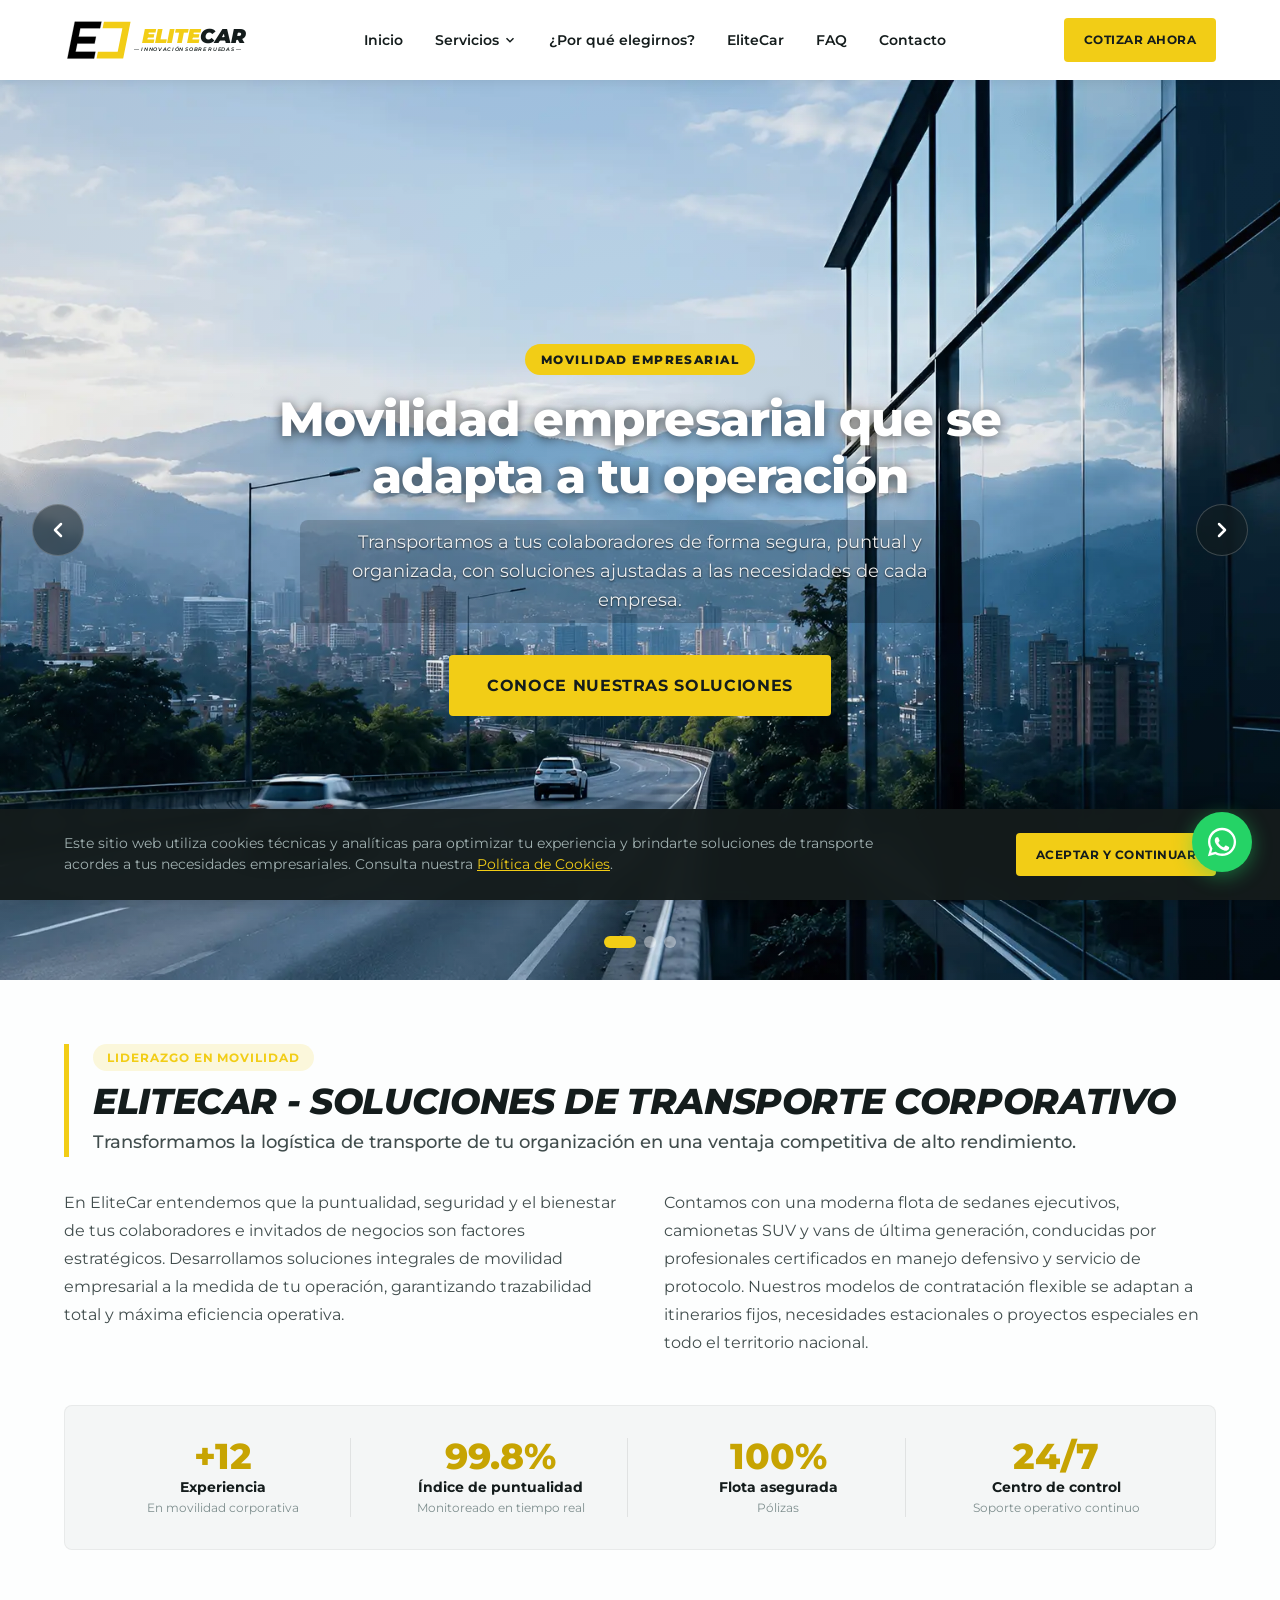
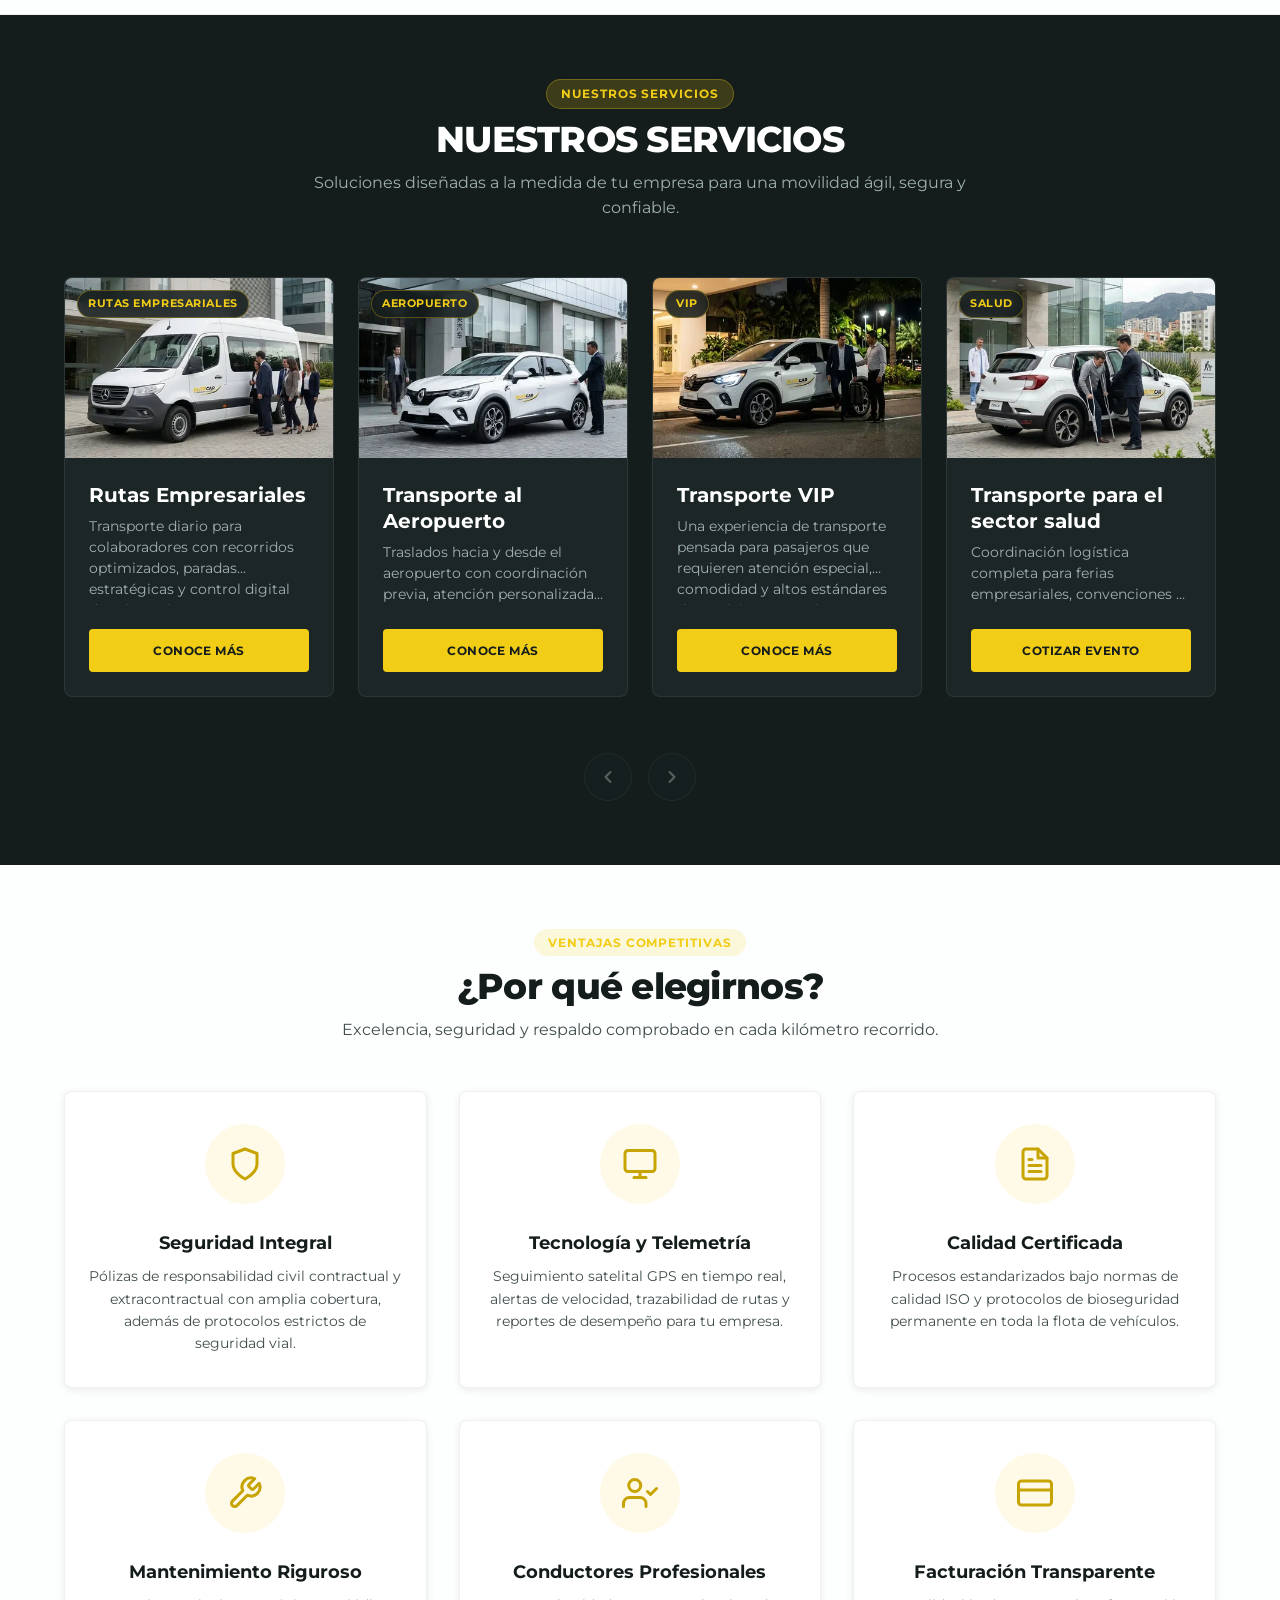
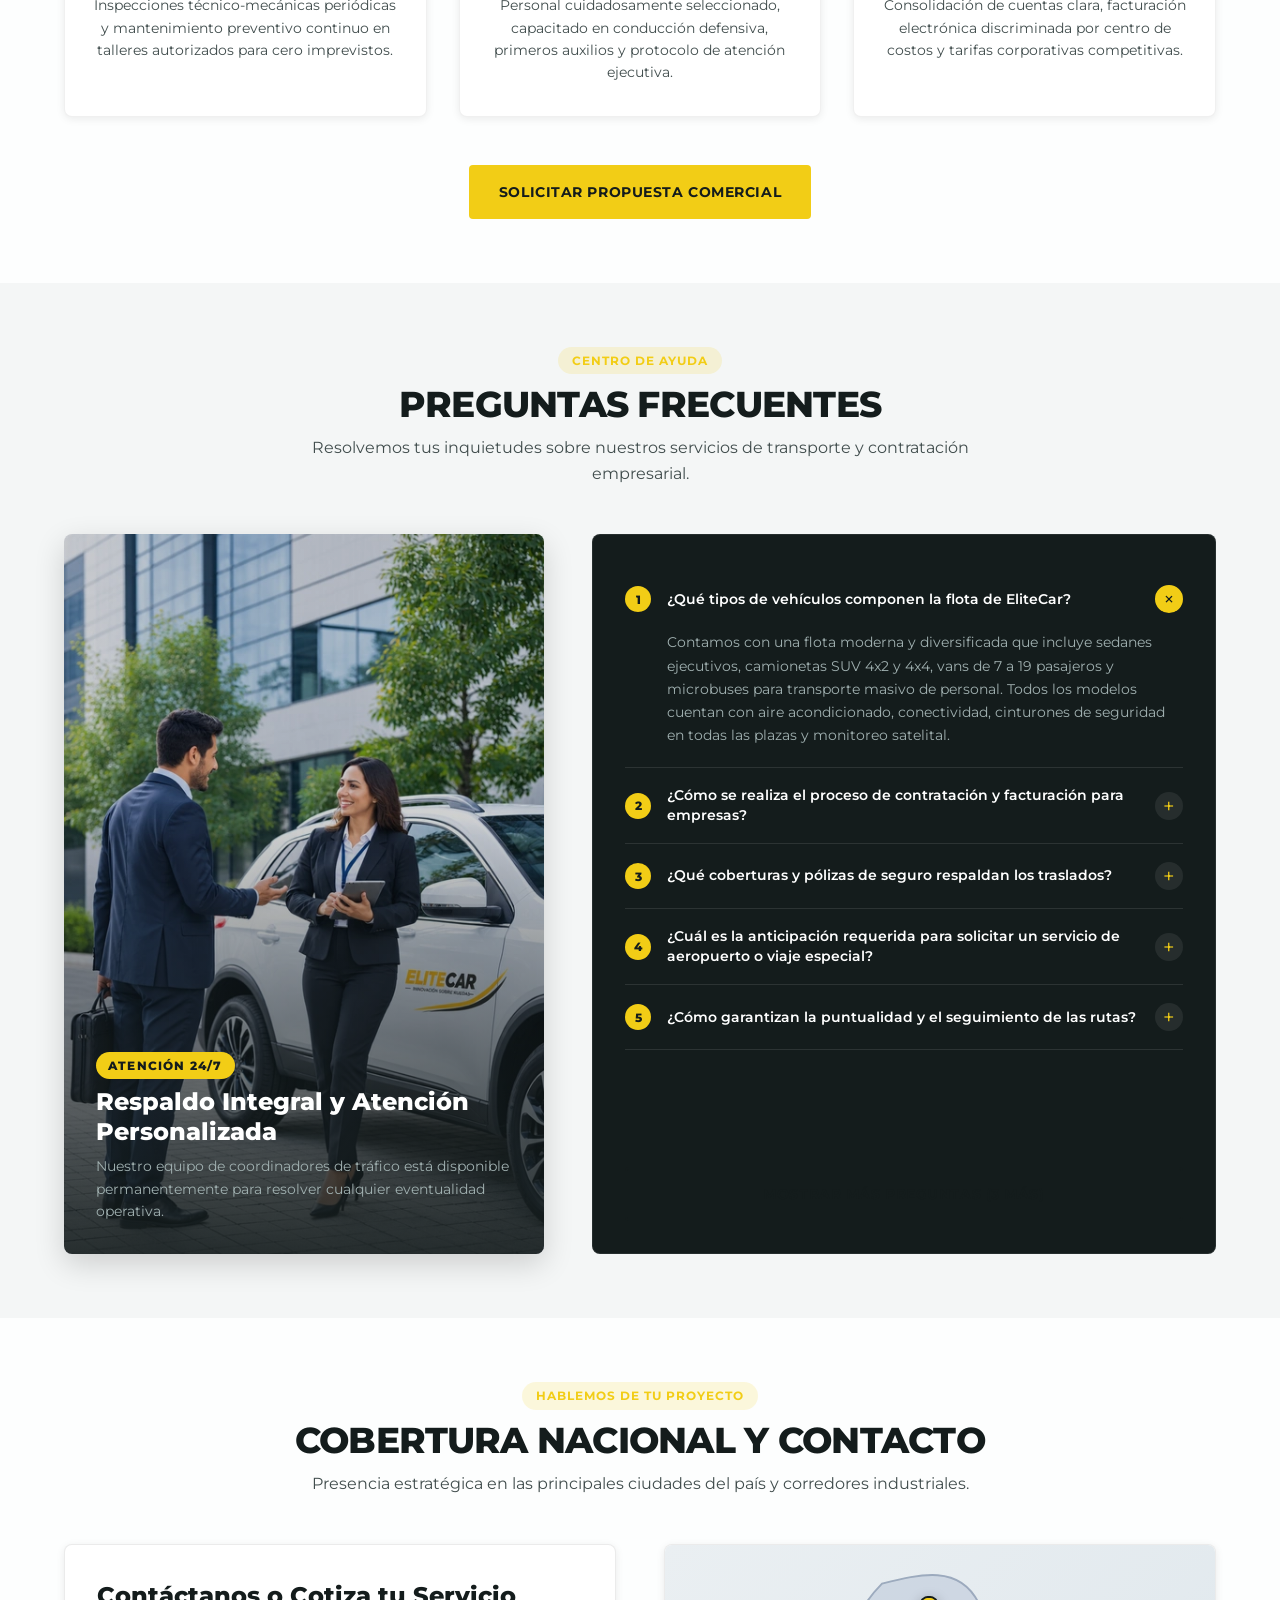
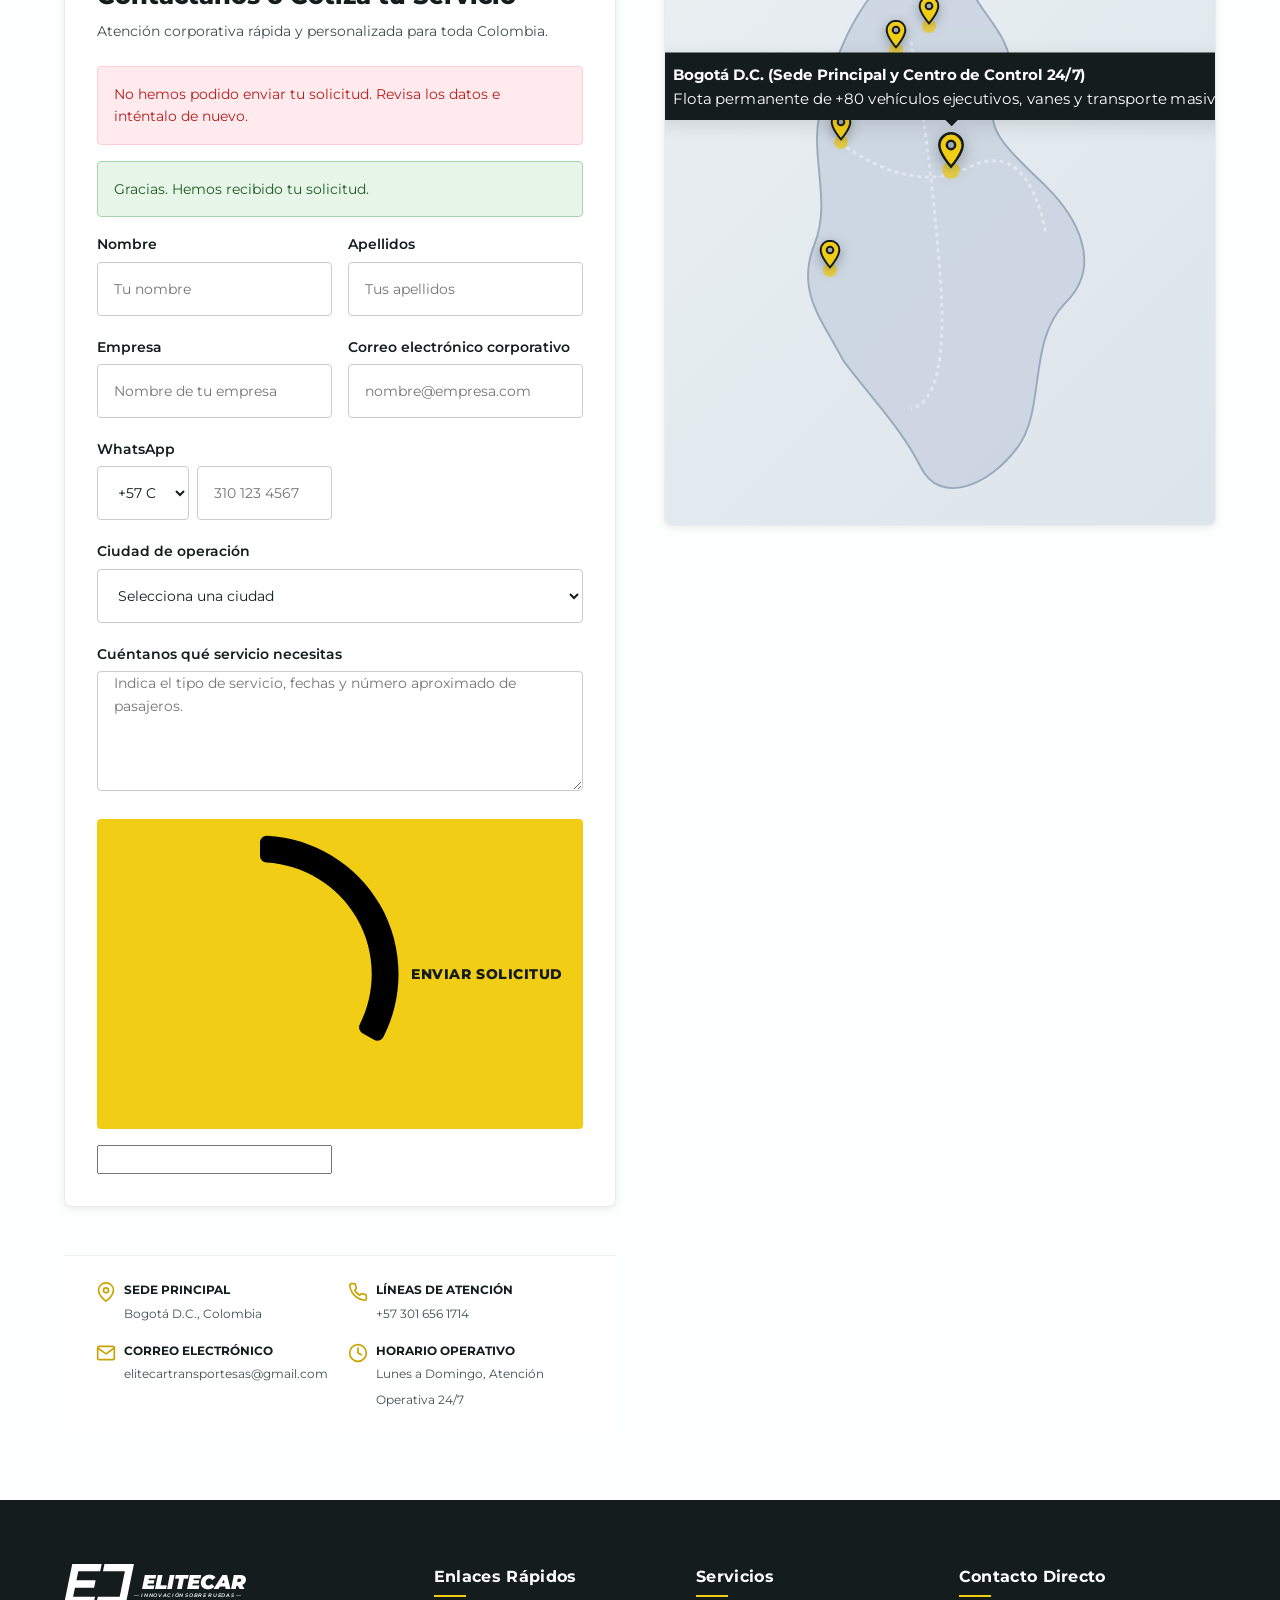
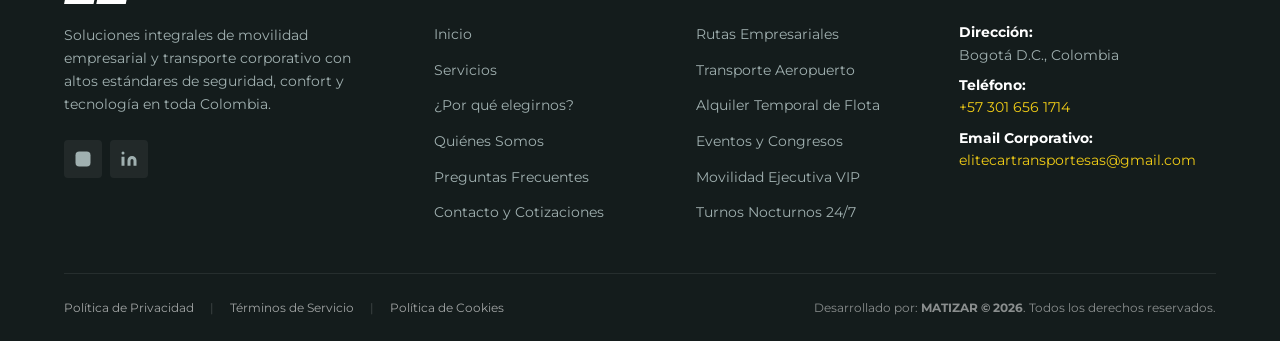
==== commit 696a0fdd: "includes Google tag manager Container for all website" ====
--- a/index.html
+++ b/index.html
@@ -42,6 +42,9 @@
   <link rel="stylesheet" href="https://sibforms.com/forms/end-form/build/sib-styles.css">
   <!-- Stylesheet -->
   <link rel="stylesheet" href="assets/css/styles.css">
+
+  <!-- Google Tag Manager (loaded from data/site-config.json) -->
+  <script src="assets/js/gtm-loader.js"></script>
 
   <!-- Schema.org JSON-LD Structured Data -->
   <!-- JSON:BUSINESS_SCHEMA:START -->
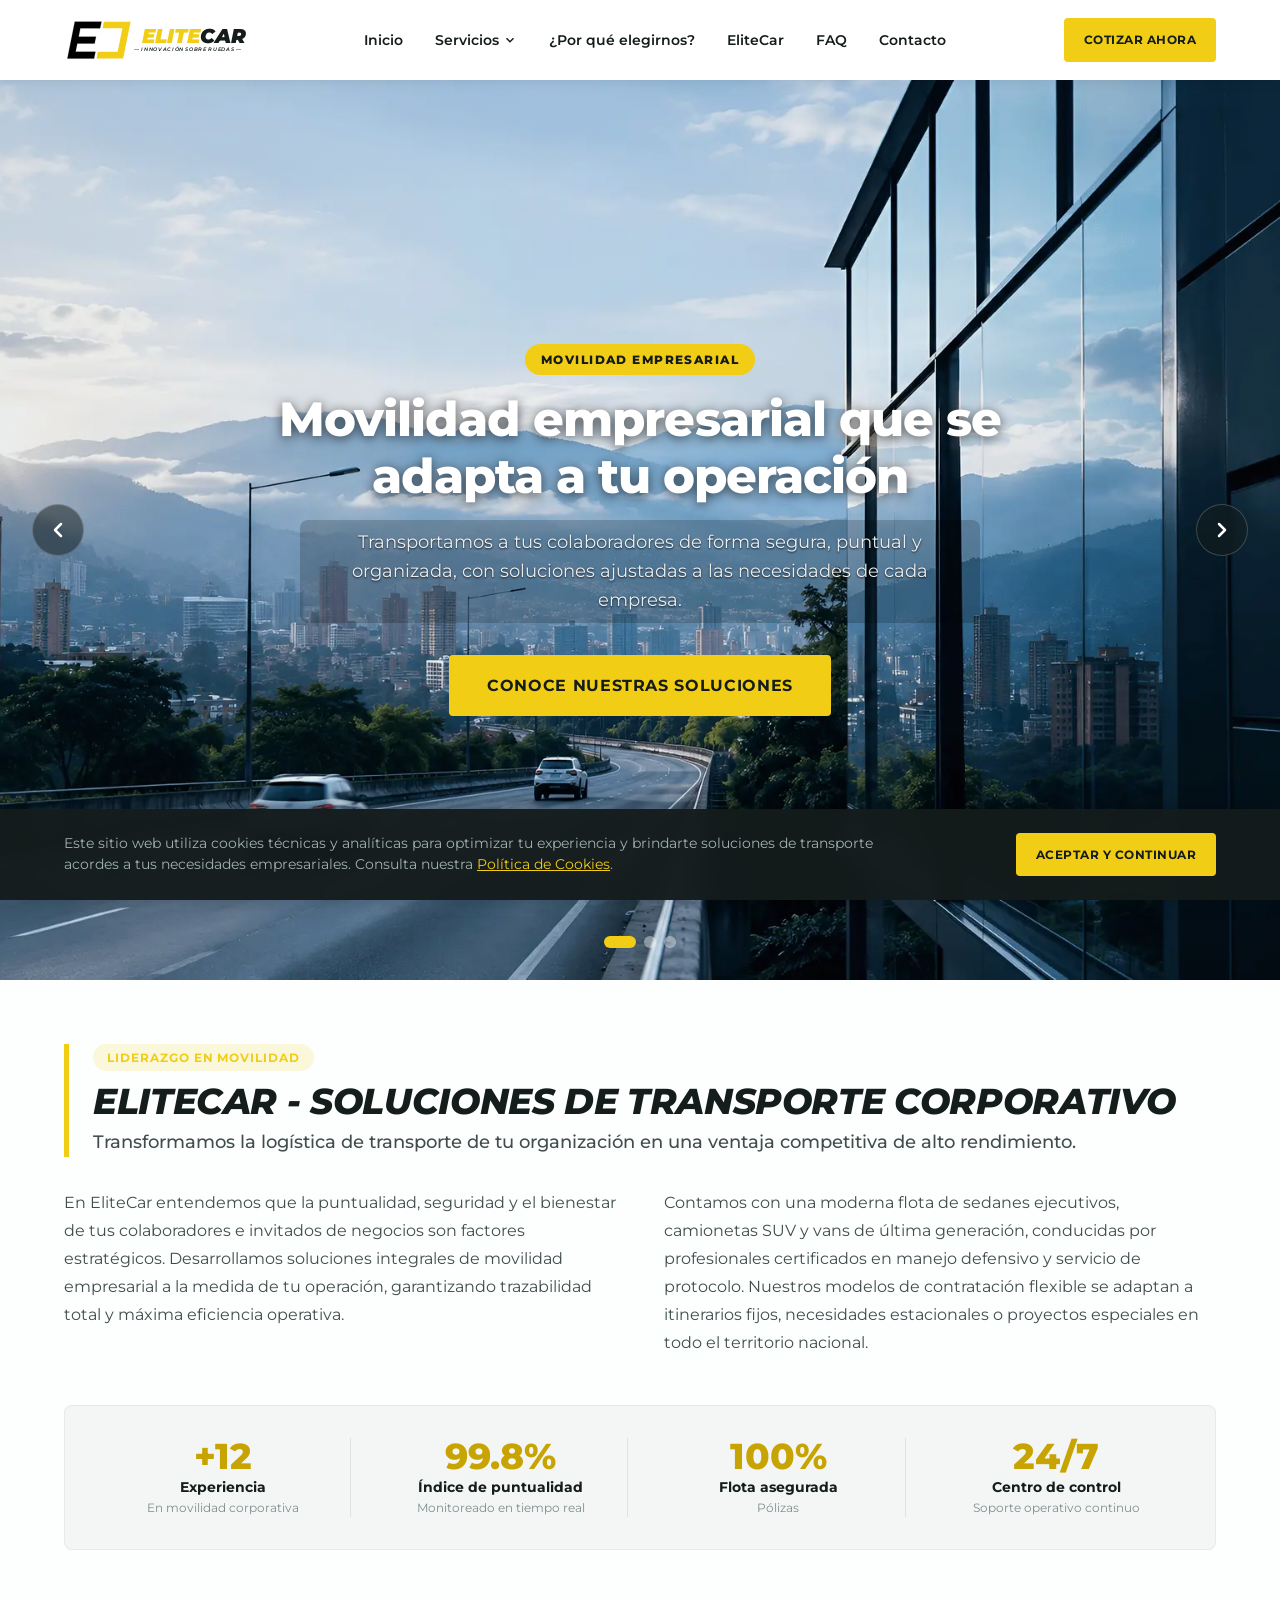
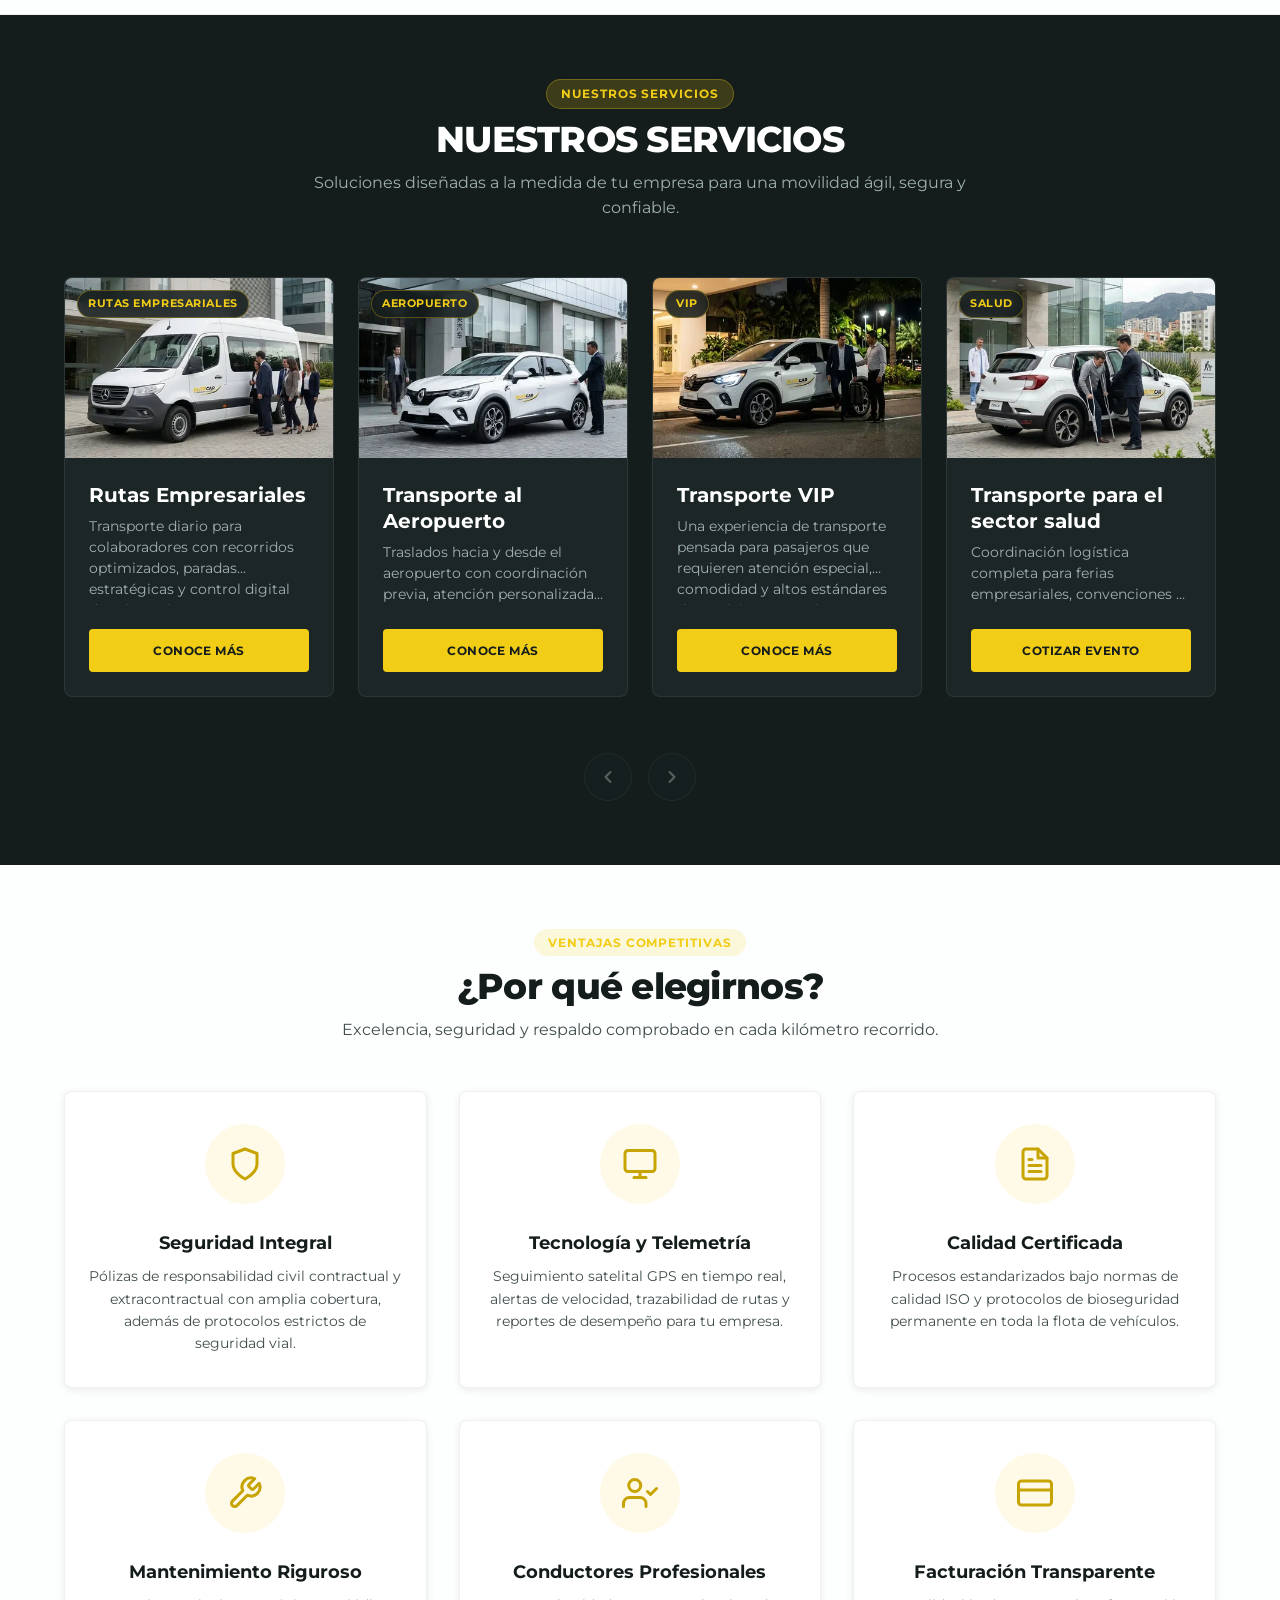
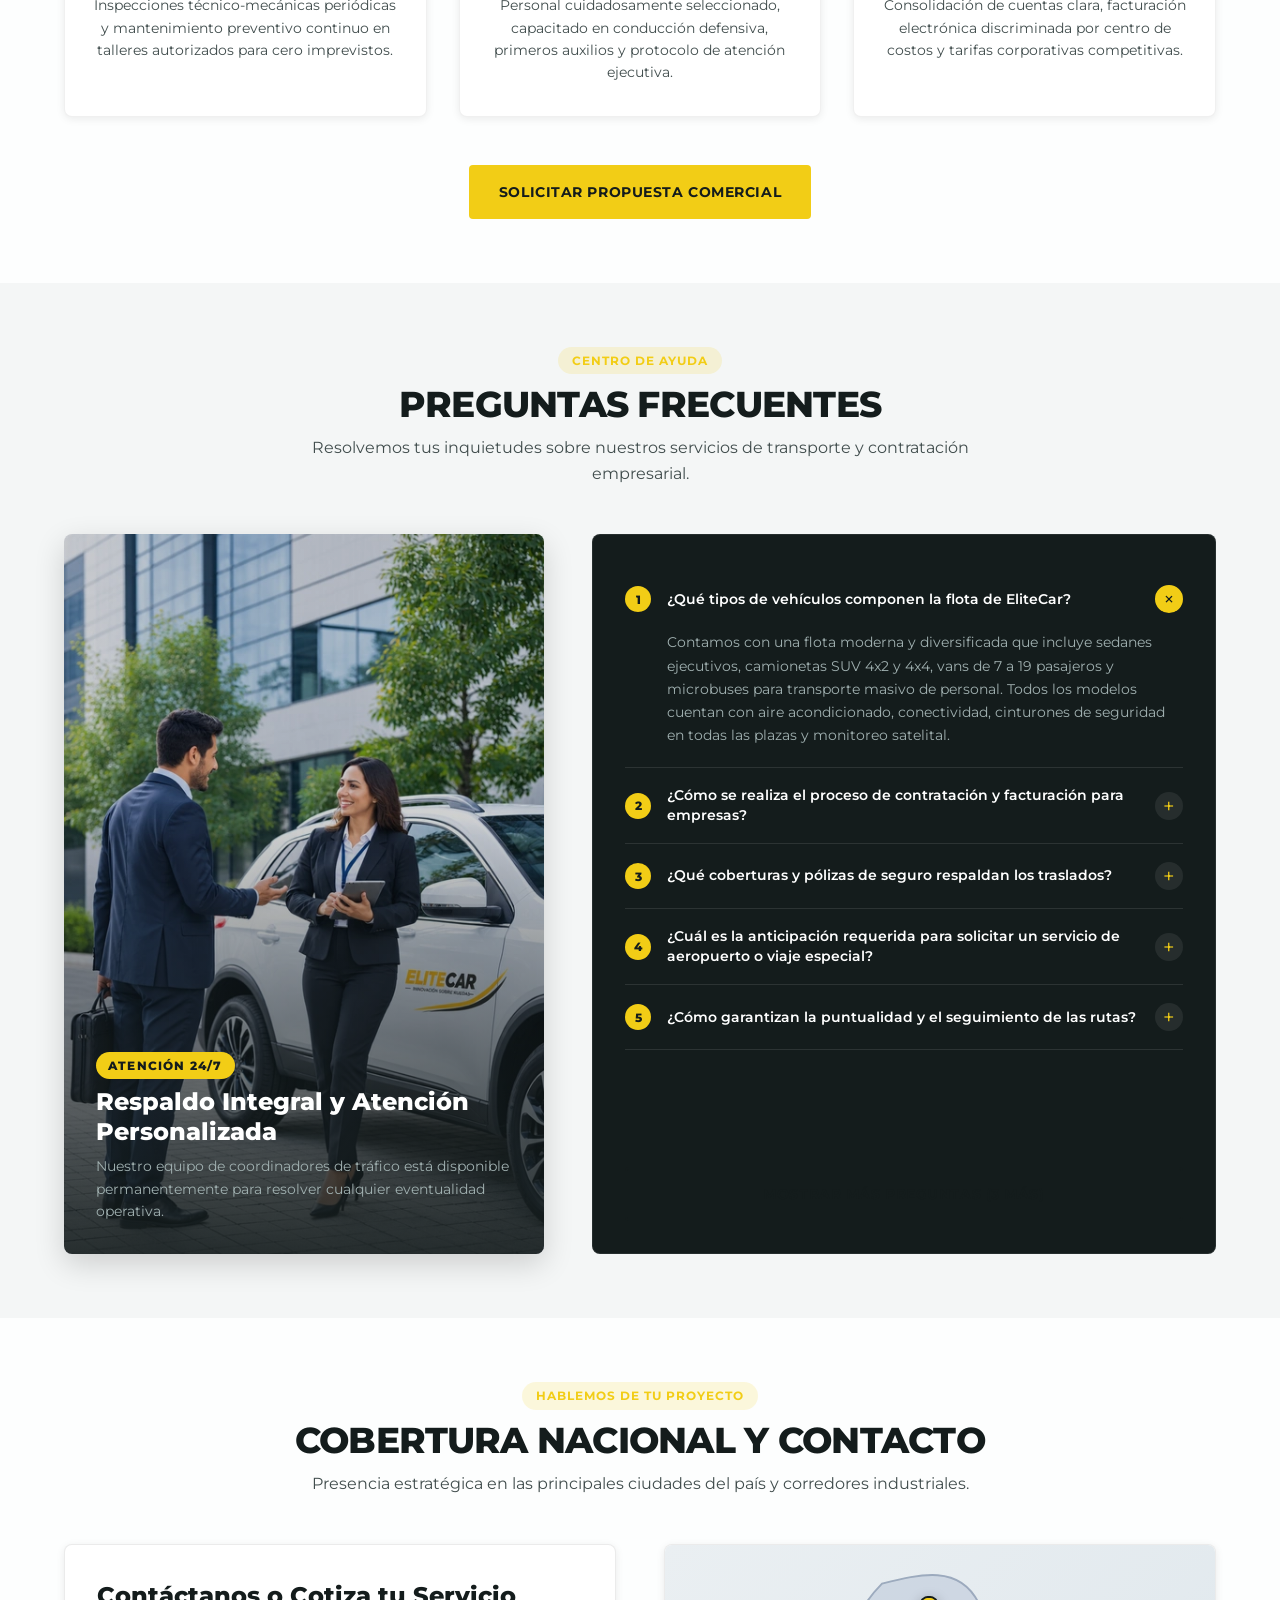
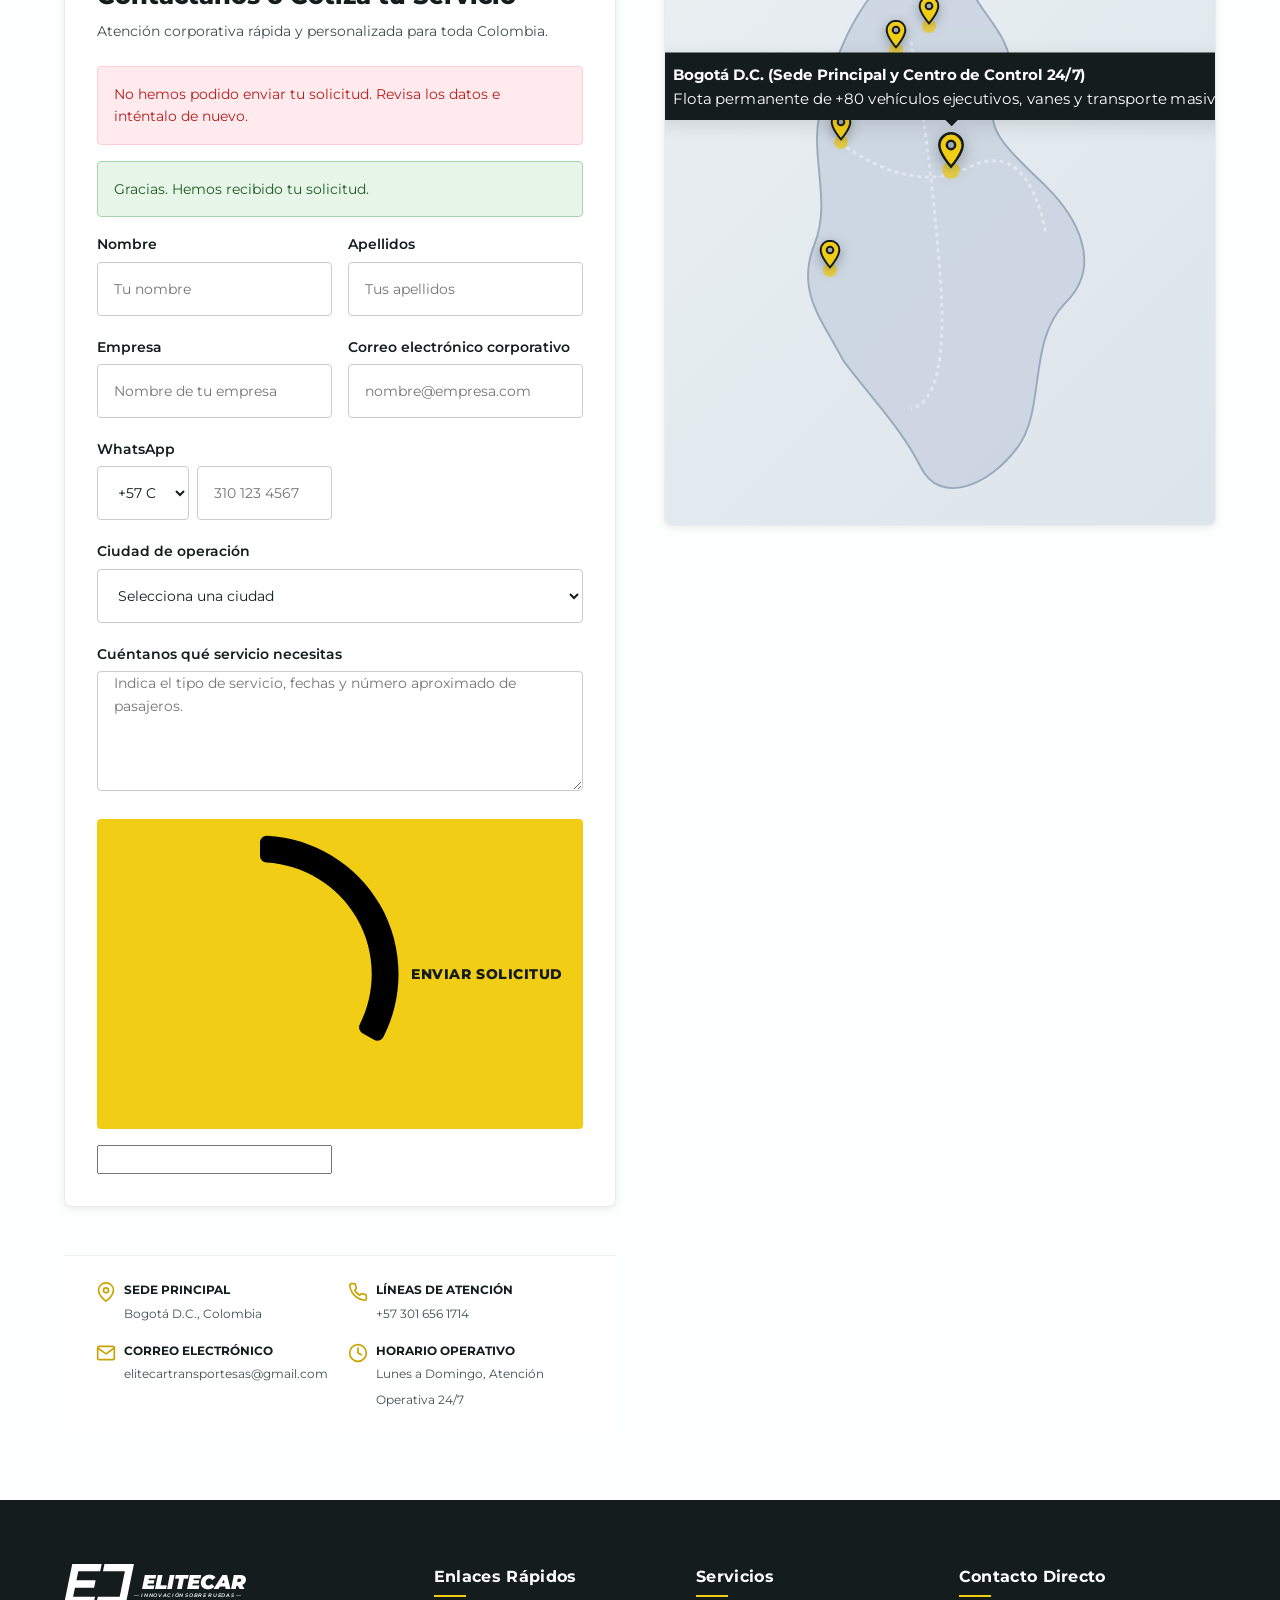
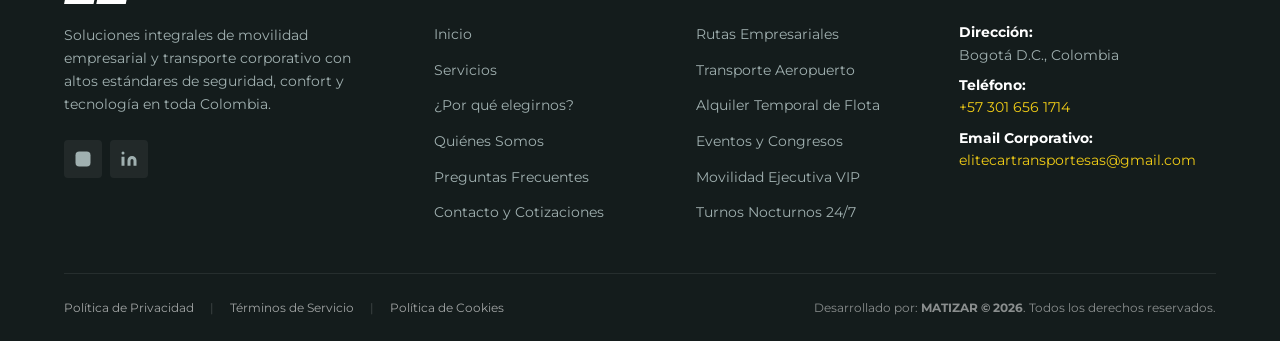
==== commit 60b3b850: "favicon" ====
--- a/index.html
+++ b/index.html
@@ -53,6 +53,11 @@
   <!-- JSON:FAQ_SCHEMA:START -->
 <script type="application/ld+json">{"@context":"https://schema.org","mainEntity":[{"acceptedAnswer":{"text":"Contamos con una flota moderna y diversificada que incluye sedanes ejecutivos, camionetas SUV 4x2 y 4x4, vans de 7 a 19 pasajeros y microbuses para transporte masivo de personal. Todos los modelos cuentan con aire acondicionado, conectividad, cinturones de seguridad en todas las plazas y monitoreo satelital.","@type":"Answer"},"name":"¿Qué tipos de vehículos componen la flota de EliteCar?","@type":"Question"},{"acceptedAnswer":{"text":"Diseñamos un contrato marco de prestación de servicios ajustado a las necesidades de tu empresa (tiempo fijo, por demanda o bolsa de horas). La facturación se emite de forma electrónica quincenal o mensual, acompañada de un informe detallado de servicios, fechas, usuarios transportados y centros de costos.","@type":"Answer"},"name":"¿Cómo se realiza el proceso de contratación y facturación para empresas?","@type":"Question"},{"acceptedAnswer":{"text":"Todos nuestros servicios operan con pólizas de Responsabilidad Civil Contractual (RCC) y Extracontractual (RCE) vigentes ante el Ministerio de Transporte de Colombia, con coberturas extendidas que protegen a los pasajeros, equipaje y terceros durante todo el trayecto.","@type":"Answer"},"name":"¿Qué coberturas y pólizas de seguro respaldan los traslados?","@type":"Question"},{"acceptedAnswer":{"text":"Para traslados ejecutivos al aeropuerto recomendamos reservar con un mínimo de 4 a 6 horas de anticipación. Para eventos corporativos de gran escala o rutas continuas de personal, coordinamos la logística con 48 horas previas para garantizar asignación de flota dedicada y verificación de itinerarios.","@type":"Answer"},"name":"¿Cuál es la anticipación requerida para solicitar un servicio de aeropuerto o viaje especial?","@type":"Question"},{"acceptedAnswer":{"text":"Nuestra central operativa monitorea el 100% de los vehículos mediante telemetría GPS en tiempo real. Esto nos permite anticipar congestiones de tráfico, ajustar rutas dinámicas, controlar límites de velocidad y enviar notificaciones de llegada tanto al coordinador de la empresa como al usuario.","@type":"Answer"},"name":"¿Cómo garantizan la puntualidad y el seguimiento de las rutas?","@type":"Question"},{"acceptedAnswer":{"text":"Sí, nuestros conductores pasan por rigurosos exámenes psicotécnicos, verificación de antecedentes y capacitaciones periódicas en manejo defensivo, primeros auxilios, normatividad vial nacional y protocolo de atención ejecutiva y confidencialidad.","@type":"Answer"},"name":"¿Los conductores cuentan con formación y certificación profesional?","@type":"Question"},{"acceptedAnswer":{"text":"Tenemos centros de operación y base permanente en Bogotá, Medellín, Cali, Barranquilla y Cartagena, y prestamos servicios intermunicipales y departamentales en todo el territorio colombiano según el requerimiento de tu compañía.","@type":"Answer"},"name":"¿Ofrecen cobertura a nivel nacional o únicamente en ciudades principales?","@type":"Question"},{"acceptedAnswer":{"text":"Sí, disponemos de camionetas SUV y vehículos blindados niveles II, III y IV con conductores escolta certificados por la Superintendencia de Vigilancia y Seguridad Privada, previa programación y evaluación de protocolo de seguridad.","@type":"Answer"},"name":"¿Disponen de vehículos blindados para ejecutivos o delegaciones de alta seguridad?","@type":"Question"}],"@type":"FAQPage"}</script>
 <!-- JSON:FAQ_SCHEMA:END -->
+<link rel="icon" type="image/png" href="/favicon.ico/favicon-96x96.png" sizes="96x96" />
+<link rel="icon" type="image/svg+xml" href="/favicon.ico/favicon.svg" />
+<link rel="shortcut icon" href="/favicon.ico/favicon.ico" />
+<link rel="apple-touch-icon" sizes="180x180" href="/favicon.ico/apple-touch-icon.png" />
+<link rel="manifest" href="/favicon.ico/site.webmanifest" />
 </head>
 
 <body>
@@ -769,7 +774,7 @@
           </p>
           <p class="footer-contact-p">
             <!-- JSON:FOOTER_EMAIL:START -->
-<strong>Email Corporativo:</strong><br><a href="mailto:Elitecartransportesas@gmail.com" style="color: var(--color-primary);">Elitecartransportesas@gmail.com</a>
+<strong>Email Corporativo:</strong><br><a href="mailto:subgerente@elitecar.com.co " style="color: var(--color-primary);">subgerente@elitecar.com.co </a>
 <!-- JSON:FOOTER_EMAIL:END -->
           </p>
         </div>
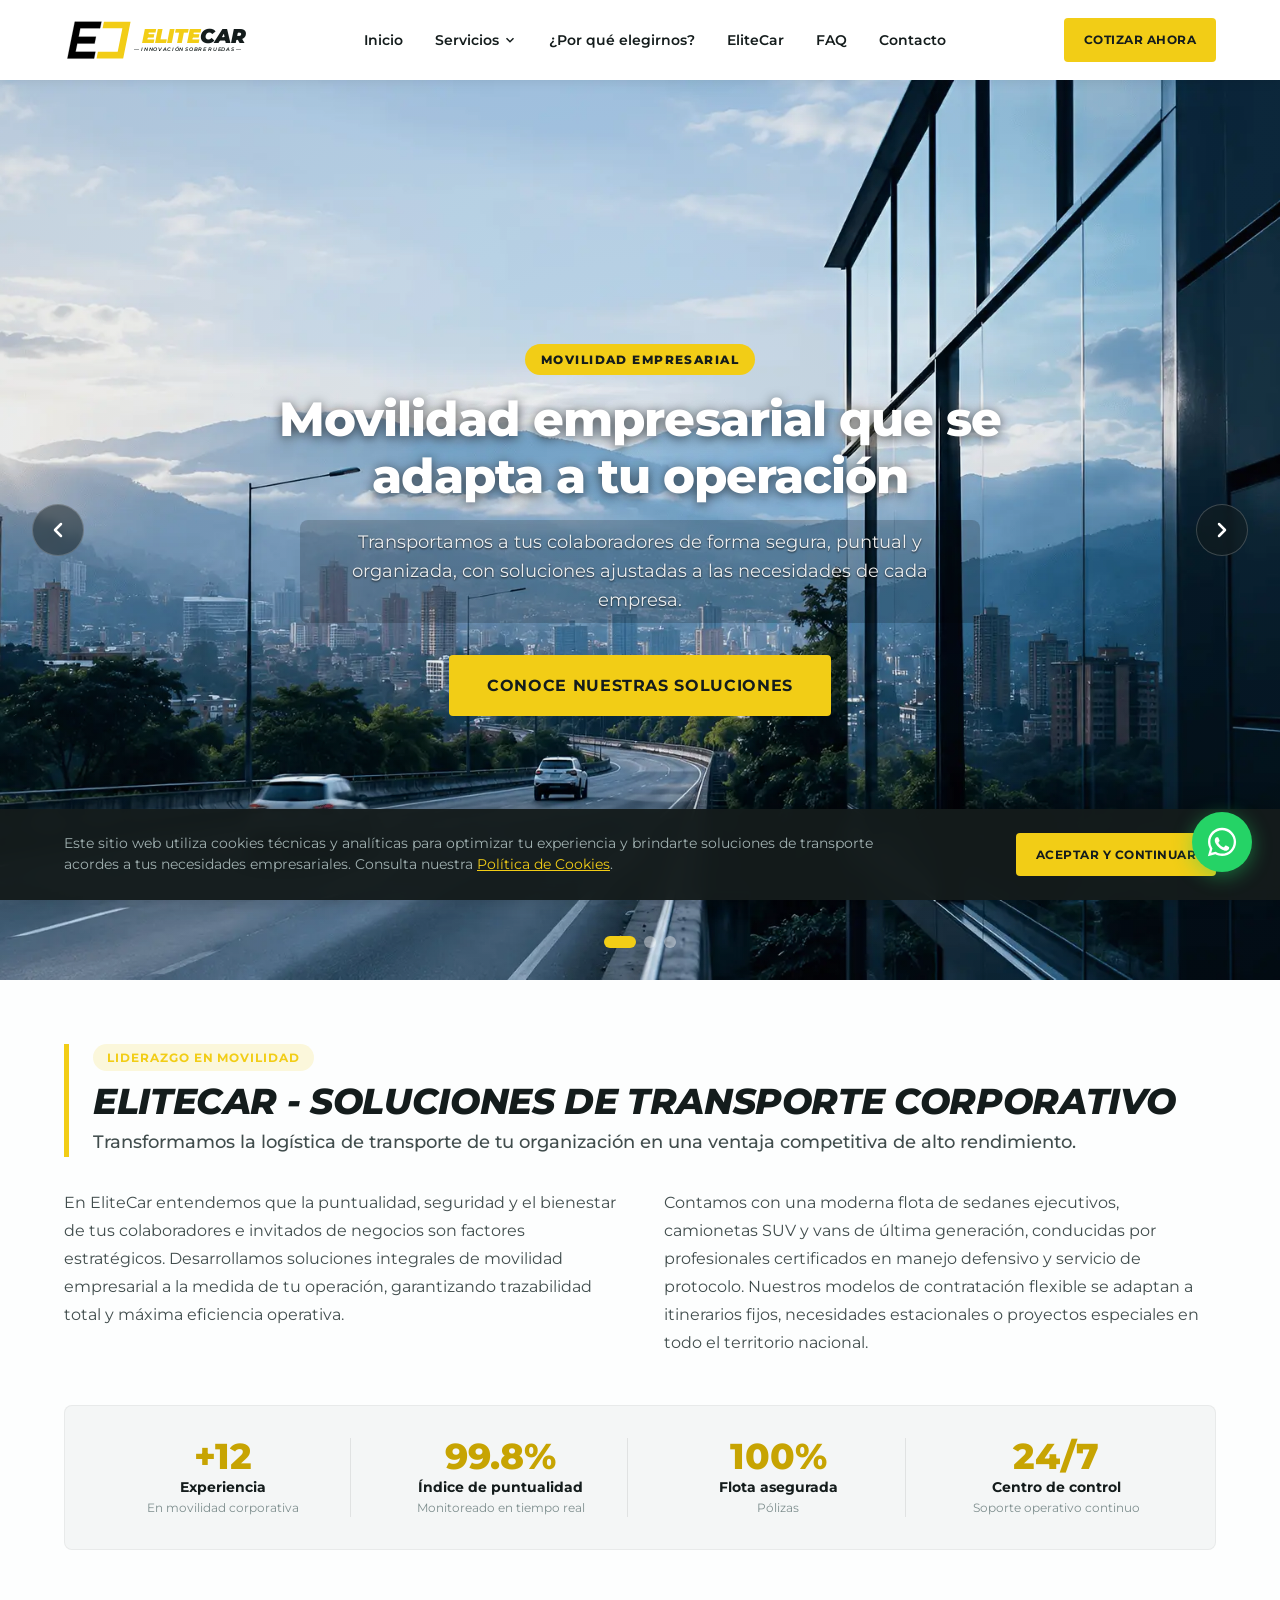
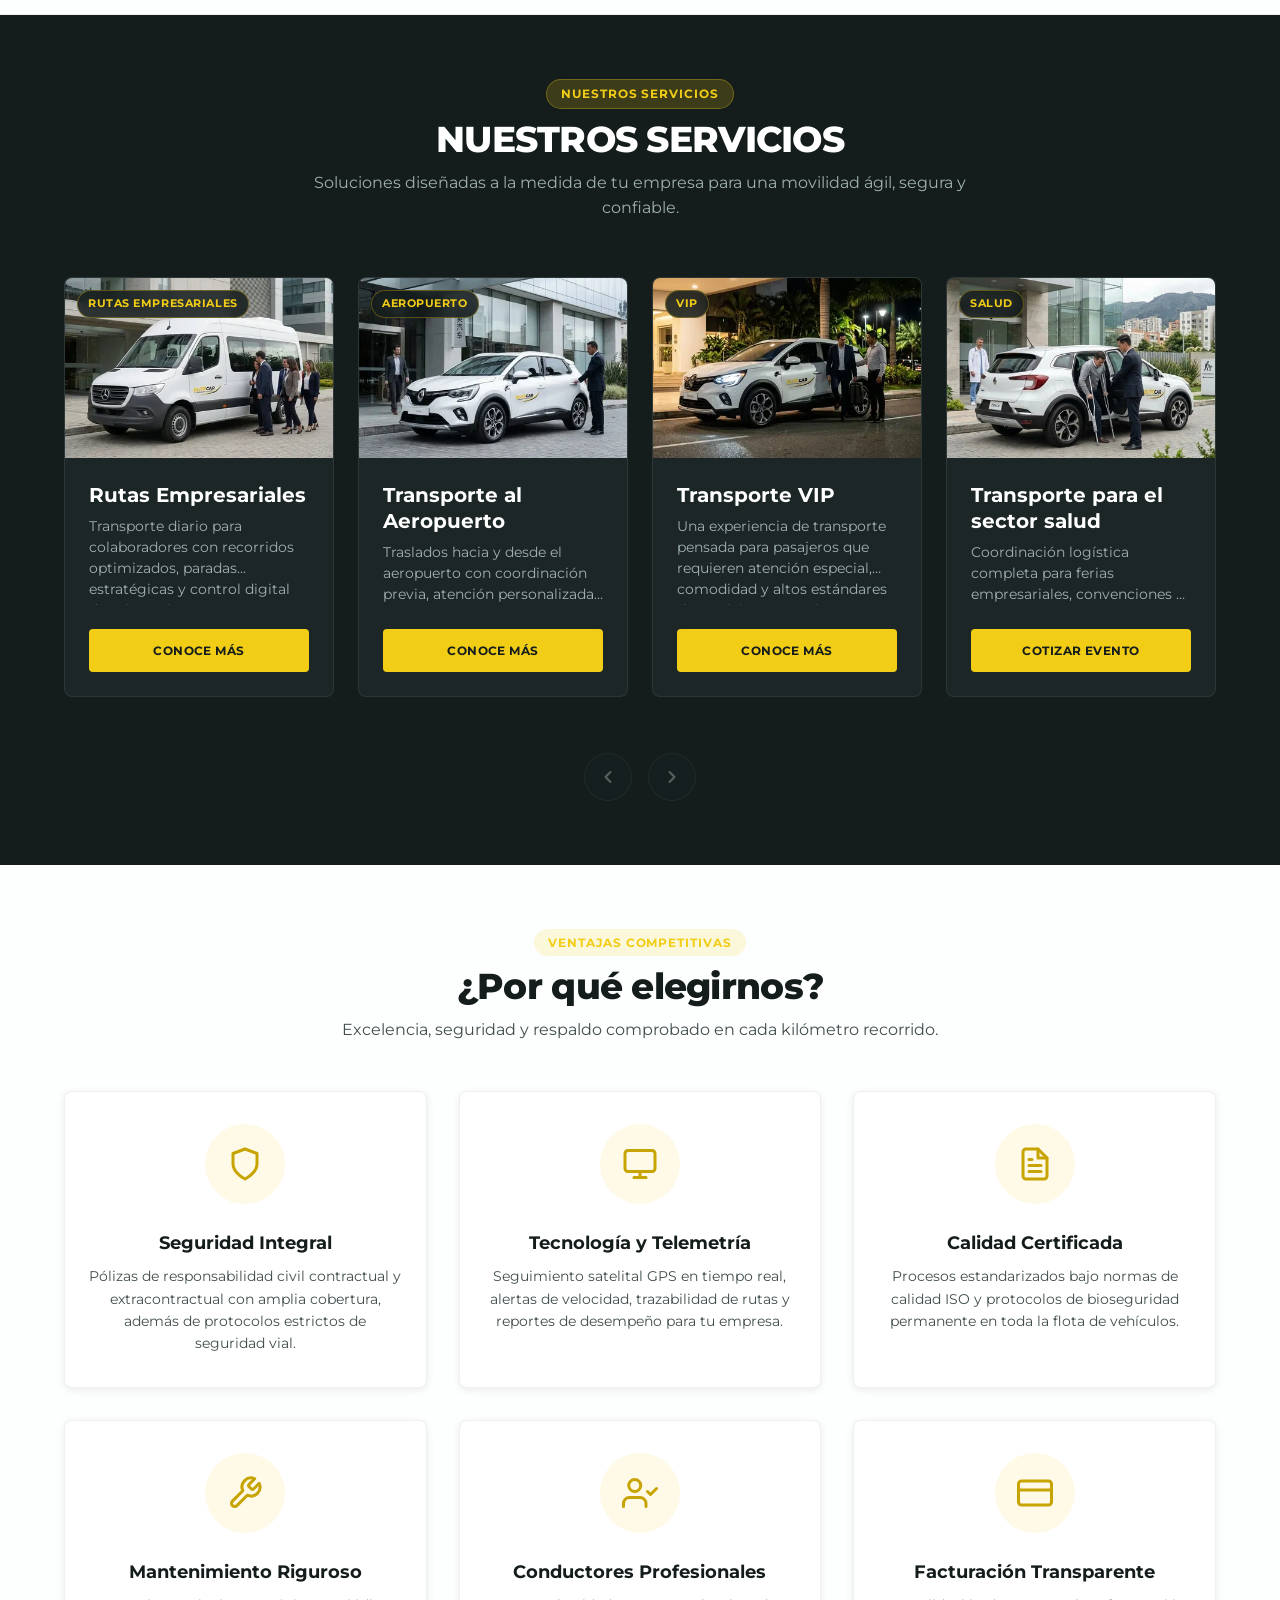
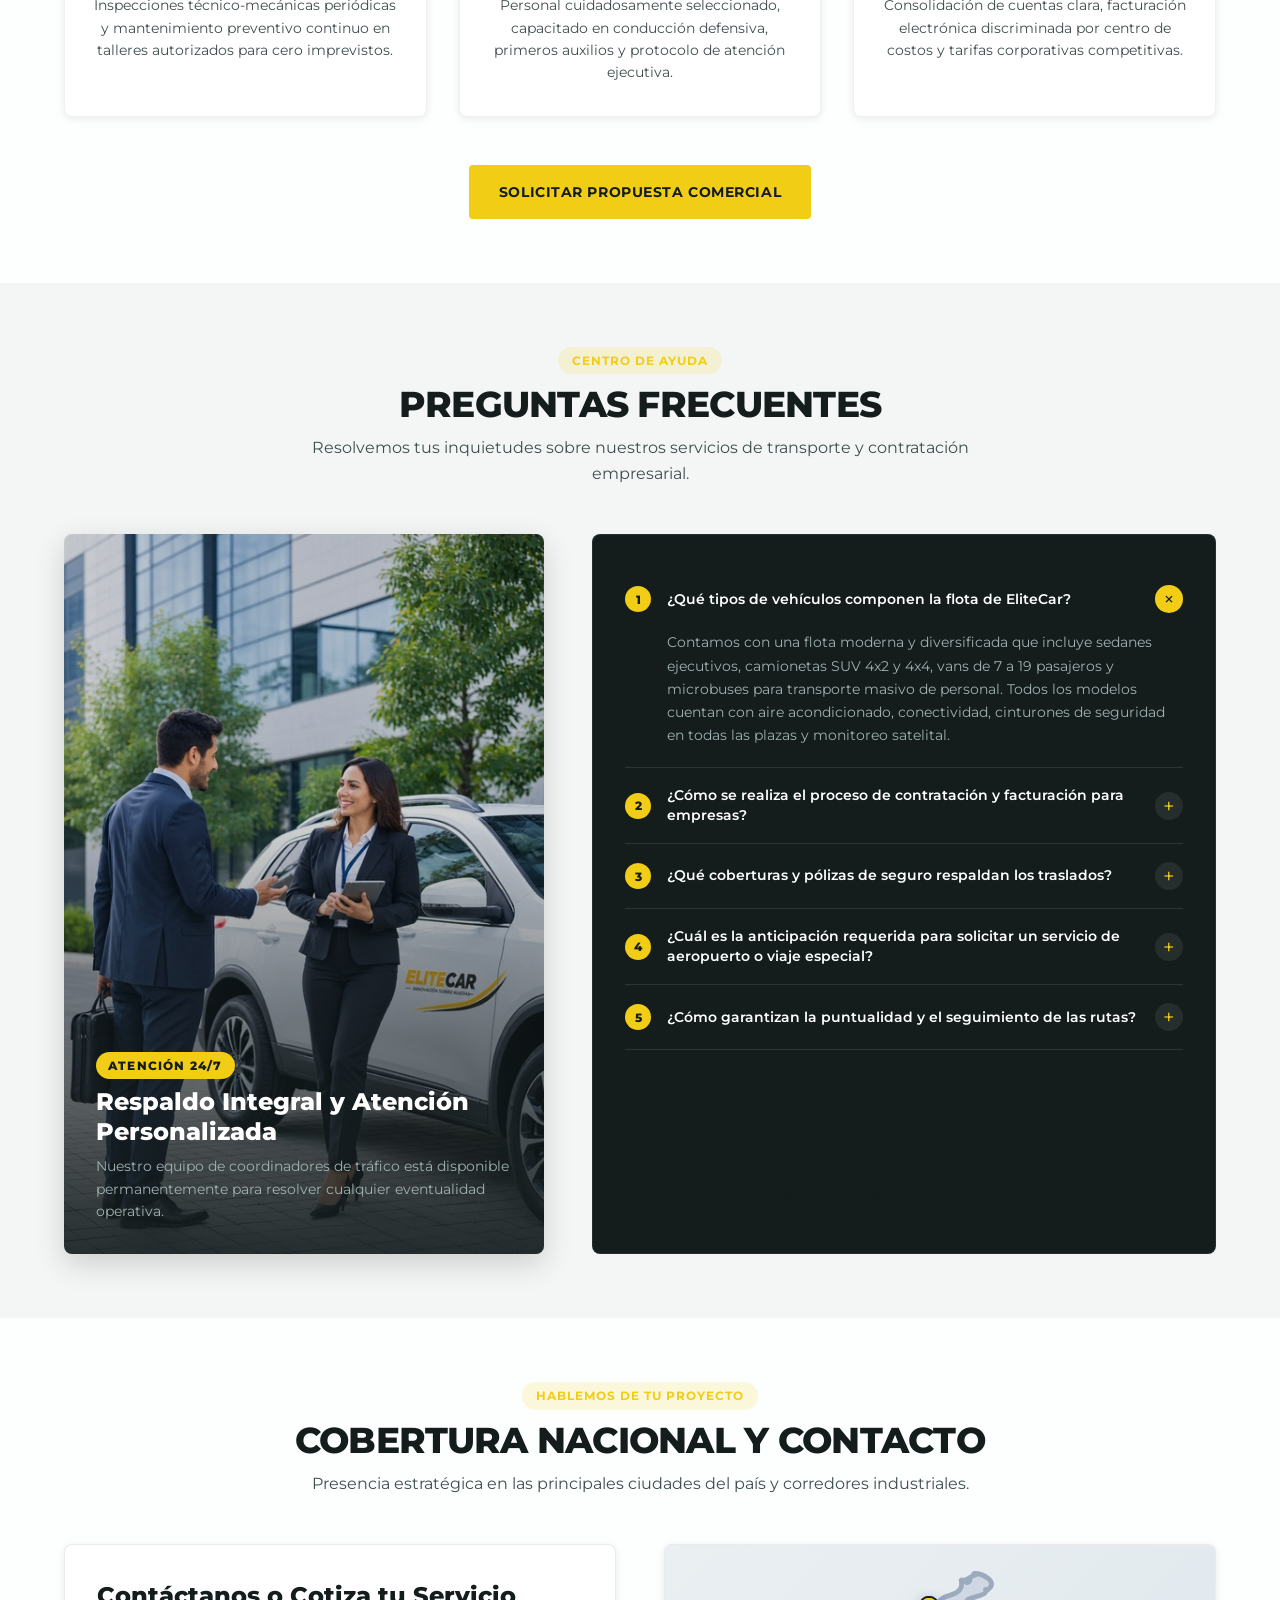
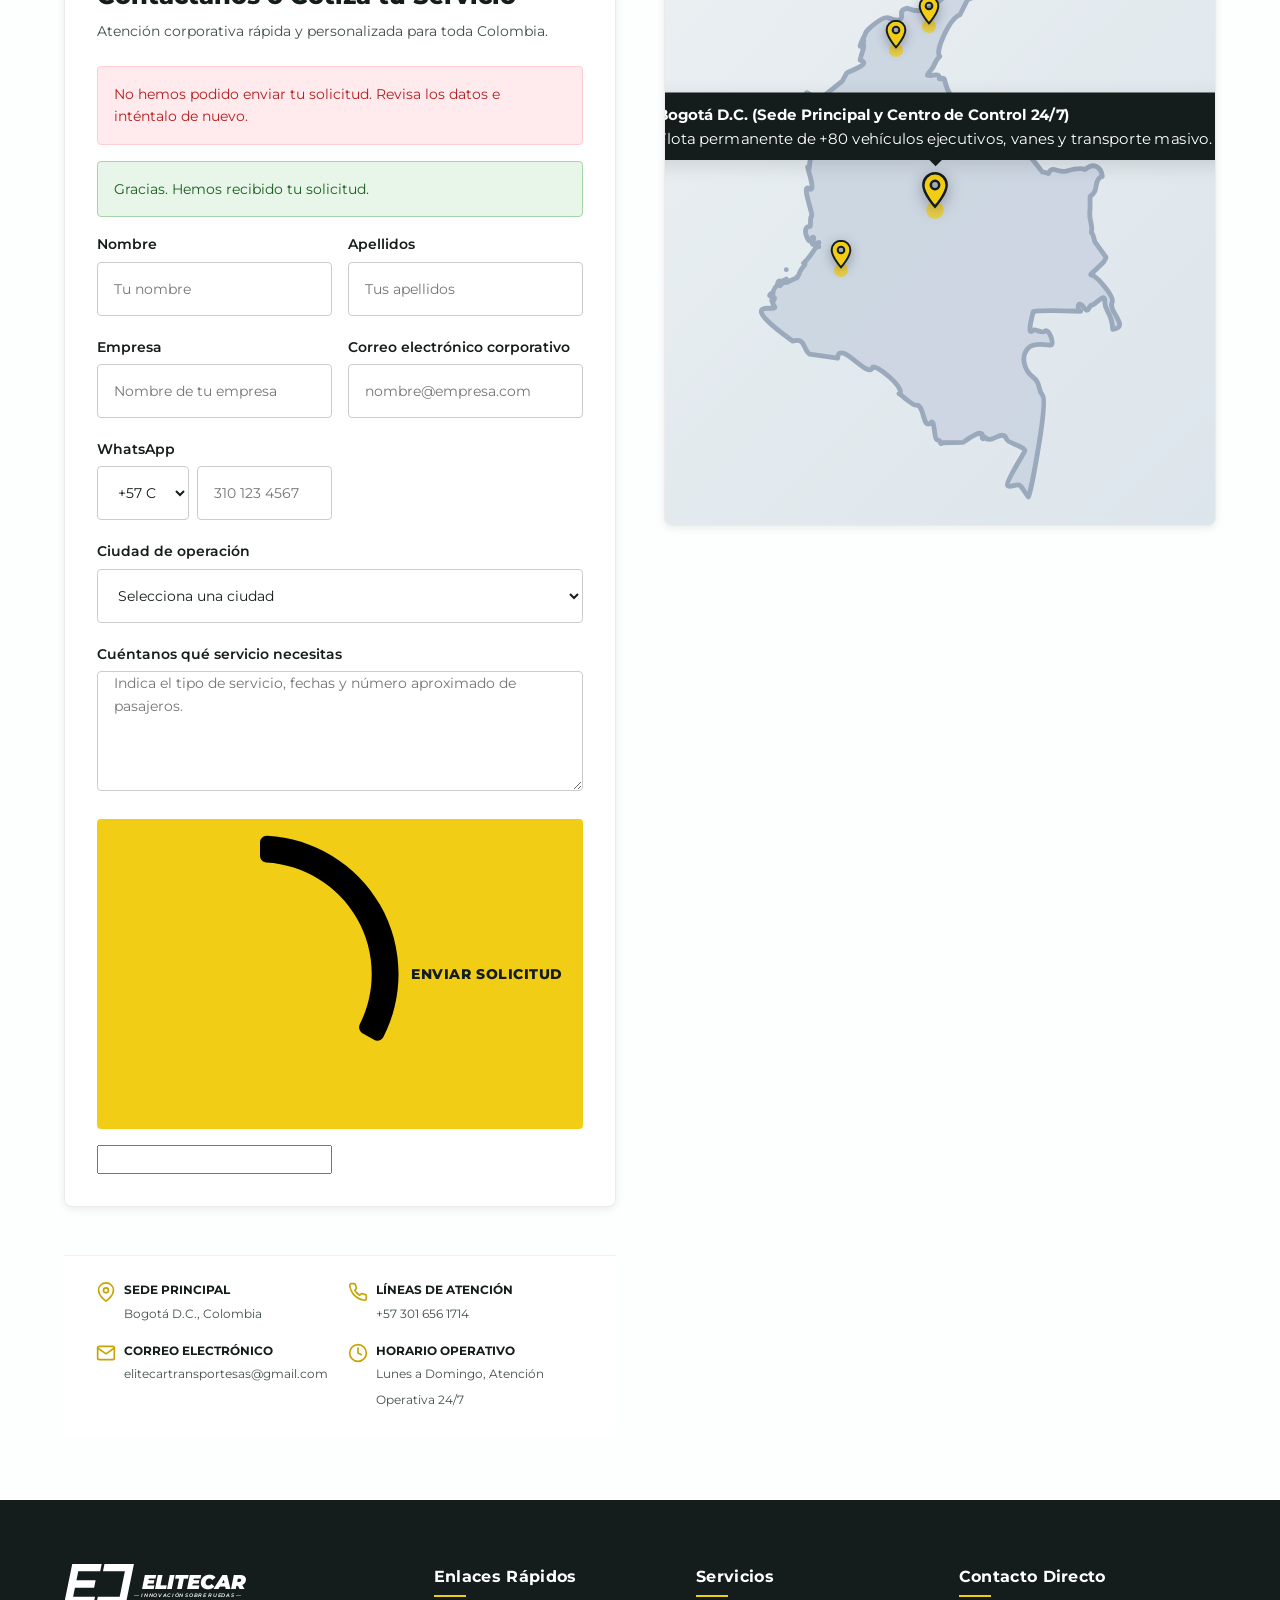
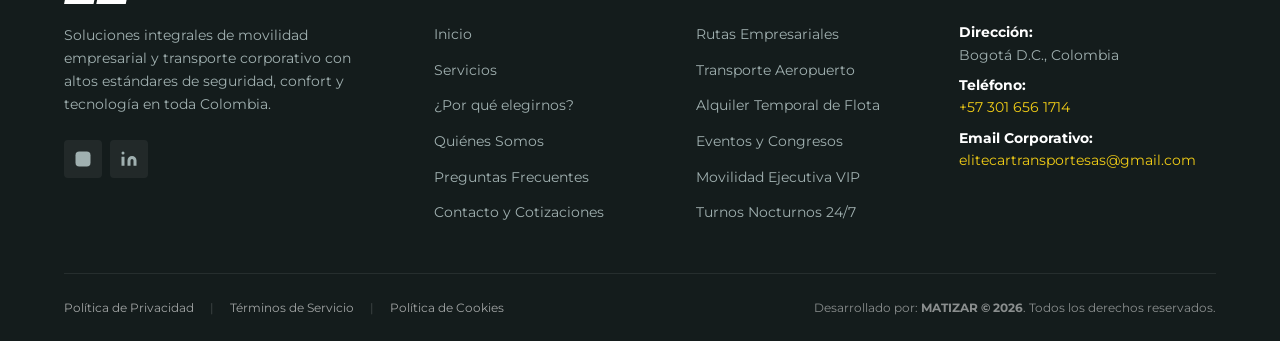
==== commit 6e787be3: "improvements to map" ====
--- a/index.html
+++ b/index.html
@@ -620,19 +620,13 @@
             <div class="map-interactive-container" aria-label="Mapa de Cobertura Nacional en Colombia"
               data-map-ratio="5/6">
               <!-- SVG Visual Representation of Colombia — replaceable by any image/svg with matching aspect ratio -->
-              <svg class="map-svg-background" viewBox="0 0 500 600" preserveAspectRatio="xMidYMid meet" fill="none"
-                xmlns="http://www.w3.org/2000/svg">
-                <path
-                  d="M190 40 C 230 30, 270 20, 290 60 C 310 90, 340 120, 310 160 C 290 190, 330 220, 360 250 C 390 280, 420 330, 380 370 C 340 410, 360 480, 330 520 C 300 560, 250 580, 230 540 C 210 500, 180 470, 150 430 C 130 390, 100 360, 120 310 C 140 260, 110 210, 130 160 C 140 120, 160 70, 190 40 Z"
-                  fill="#CBD5E1" stroke="#94A3B8" stroke-width="2" />
-                <path d="M140 200 Q 220 260 280 230 T 360 300" stroke="#E2E8F0" stroke-width="3"
-                  stroke-dasharray="4 4" />
-                <path d="M220 100 Q 240 210 250 340 T 220 480" stroke="#E2E8F0" stroke-width="3"
-                  stroke-dasharray="4 4" />
-              </svg>
+              <svg class="map-svg-background" viewBox="0 0 500000 600000" preserveAspectRatio="xMidYMid meet" fill="none" xmlns="http://www.w3.org/2000/svg">
+  <path fill="#CBD5E1" stroke="#94A3B8" stroke-width="5000" stroke-linecap="round" stroke-linejoin="round" stroke-miterlimit="22.9256" d="M285480 29450c-1690,1330 1170,140 1690,1100l-1560 930c-1180,-1170 -8070,5950 -12630,4700 -2890,-790 1290,2910 -1690,8730 -4370,8510 -14880,5780 -19620,11010 -11210,10950 -20660,15580 -35670,9410 -190,300 -6920,150 -5760,7160 1140,6840 -6930,6000 -14020,2790 -5180,-2340 -24670,13960 -23600,17200 0,0 -8380,16040 -3850,11400 6480,-6640 -2340,15050 -1310,15330 13570,3680 -13940,12510 -13940,13050l-4660 8640 -20500 16480c490,1310 1990,-1020 2450,-550 3710,3710 6060,21970 90,20840 -700,-130 -1190,-14220 -3810,-12030 -40,40 -23620,-25640 -12380,-4570 12080,22620 -6440,28240 -6940,27240 -3920,-7810 -4030,-660 -4030,3430 -10080,950 5720,23530 5720,24990 0,3190 9260,-3000 5890,7880l-760 7370c-6310,-12260 9390,26050 0,20040 -8870,-5680 5360,28470 2330,28470 -1210,0 -810,10590 -980,10590 -11030,0 -810,19180 130,14490 830,-4160 4390,-4040 3090,-1230 -4140,8990 1890,4160 5640,3340 0,0 -10020,16320 -15930,21530 4950,0 -4490,6200 -4490,11180 0,2330 -4600,3220 -1740,3220l-800 720 -7630 3300c-1660,1550 -1100,-1180 -1950,1360 -440,-860 -7030,1190 -7240,2880 -270,-9710 -4170,-240 -2920,-210 -5440,4100 -4830,9780 -4830,9780 0,-3460 -5400,1660 -2800,1660 2700,0 5280,1040 3850,3810 -4470,8670 -1050,-10960 -1050,4870 0,1220 6180,4580 -3820,4020 -27250,-1500 20650,31080 24190,33940 13880,-3360 9530,6910 17330,13600l29190 4100c970,-20040 31570,21360 35750,10050 2410,-6510 36670,23450 27660,26730 3630,1970 14330,12310 17540,11770 9130,-1530 6780,26720 15550,17970 4430,-4430 2330,18250 7290,18250 3360,0 870,5600 5120,2670l20510 -340c250,170 22190,-16700 20030,-5720 -230,1170 860,3480 1820,-210 7890,9470 19250,-9530 23640,2880 1260,3550 18730,7610 18730,11700 0,1430 -19490,31520 -18090,35370 1540,4250 9370,-1740 12580,420 3190,2150 6170,8750 9110,12030 2180,-2180 20460,-98090 14780,-105020 -5850,-7120 -1170,-12150 -9610,-18680 -9010,-6960 -14270,-21360 -4830,-30790 5790,-5800 18540,-2590 22870,-2590 4120,0 -1540,-18710 -6560,-14110 -2430,2230 -10150,-3090 -11820,-1310 -7340,7830 250,-19320 250,-19320 7430,-1580 49060,-290 49060,-290 -4800,-3160 -2400,-12140 2840,-4620 6160,8850 4850,-1860 9060,-1860 3300,0 13610,-14540 13050,-3220 -490,9880 7400,9730 8180,28420 18640,-2240 -5390,-19050 -640,-27960 2950,-5530 -13700,-23660 -18130,-26810 -4880,-3480 -8580,2890 9660,-15130 0,-770 3120,-4740 1860,-5160l-10760 -14960c-2040,-2990 -220,-5640 -4150,-10420 2400,-7690 -3260,-12620 -1310,-23340l80 -13690c8300,-6280 4400,-9550 7500,-15840 3980,-8190 5500,-2220 4960,-5970 -1060,-7320 -8160,-14720 -17580,-6060 -4810,-2520 -13490,-100 -19490,1570 -8810,2440 -13790,-6300 -18090,1730 -870,2590 -1030,-1060 -6650,-630 -33310,-43650 -19230,-18470 -33640,-29820 -3080,-2430 -15480,1160 -21350,1010 -7530,-180 -29660,1310 -27790,-8770 680,-3660 -12780,-3420 -9280,-15040 7390,-24450 -4500,-19910 -9020,-42230 -840,-5400 -5590,1180 -5590,-2840 0,-8230 -20800,4750 -8470,-8050 4360,-4530 3020,-9040 8930,-14060 -5300,-5580 10510,-39660 20930,-42960l7800 -15590c1980,-1750 20160,-4750 18930,-9360 -850,-3190 80,700 2500,-1270 10600,-8640 -6180,-16520 -14400,-16520zm-4870 6390c1720,2070 -5420,4610 -2760,1780 640,-670 1000,-3980 2760,-1780zm-109300 63330l0 0zm-41940 70710l0 0zm-4660 142380l0 0zm-40070 40200l0 0zm6350 -16560l0 0zm-250 10290l-4450 1400c1350,4490 5680,-4830 4450,-1400z"/>
+</svg>
+
 
               <!-- JSON:MAP_PINS:START -->
-<div class="map-pin active" style="left: 52%; top: 38%;" data-city="Bogotá D.C.">
+<div class="map-pin active" style="left: 49%; top: 45%;" data-city="Bogotá D.C.">
   <div class="pin-pulse"></div>
   <svg class="pin-icon" viewBox="0 0 24 24" fill="#F2CD16" stroke="#141C1C" stroke-width="1.5"><path d="M12 2C8.13 2 5 5.13 5 9c0 5.25 7 13 7 13s7-7.75 7-13c0-3.87-3.13-7-7-7zm0 9.5c-1.38 0-2.5-1.12-2.5-2.5s1.12-2.5 2.5-2.5 2.5 1.12 2.5 2.5-1.12 2.5-2.5 2.5z"/></svg>
   <div class="map-tooltip"><strong>Bogotá D.C. (Sede Principal y Centro de Control 24/7)</strong><br>Flota permanente de +80 vehículos ejecutivos, vanes y transporte masivo.</div>
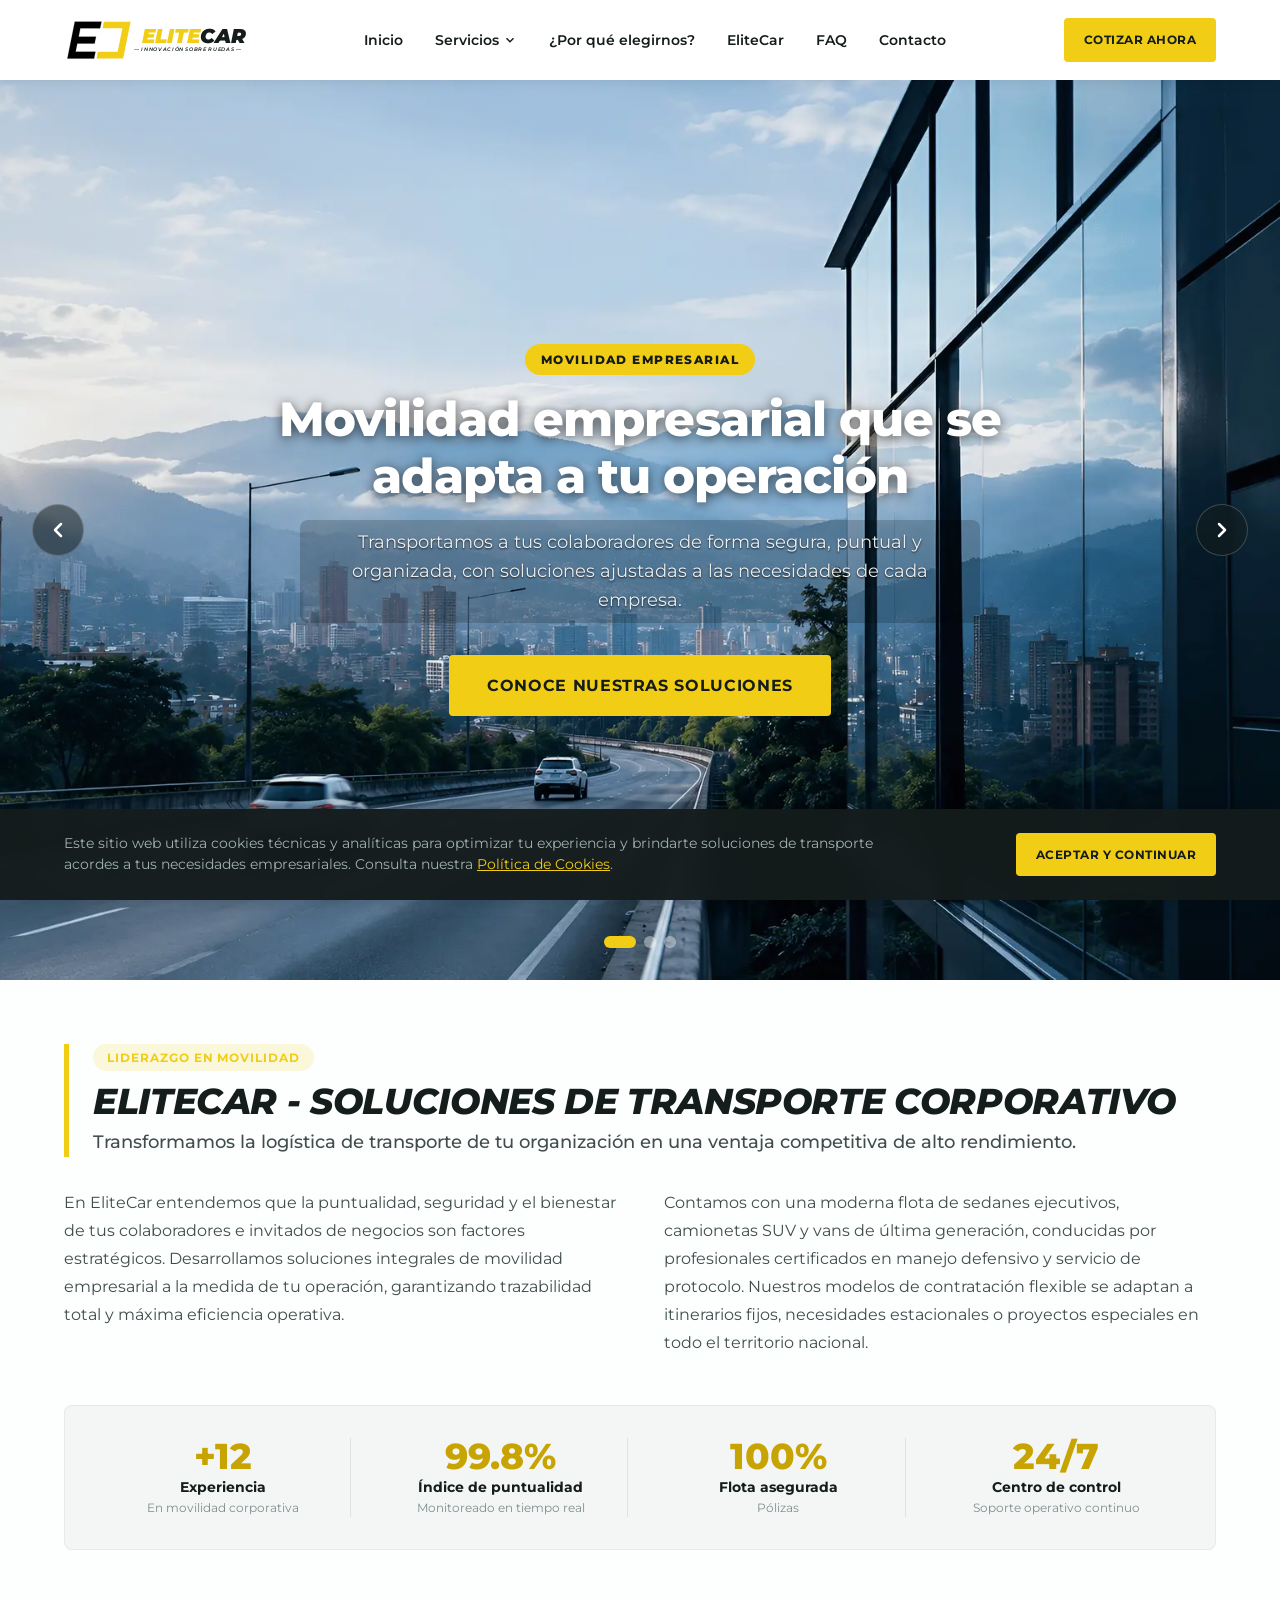
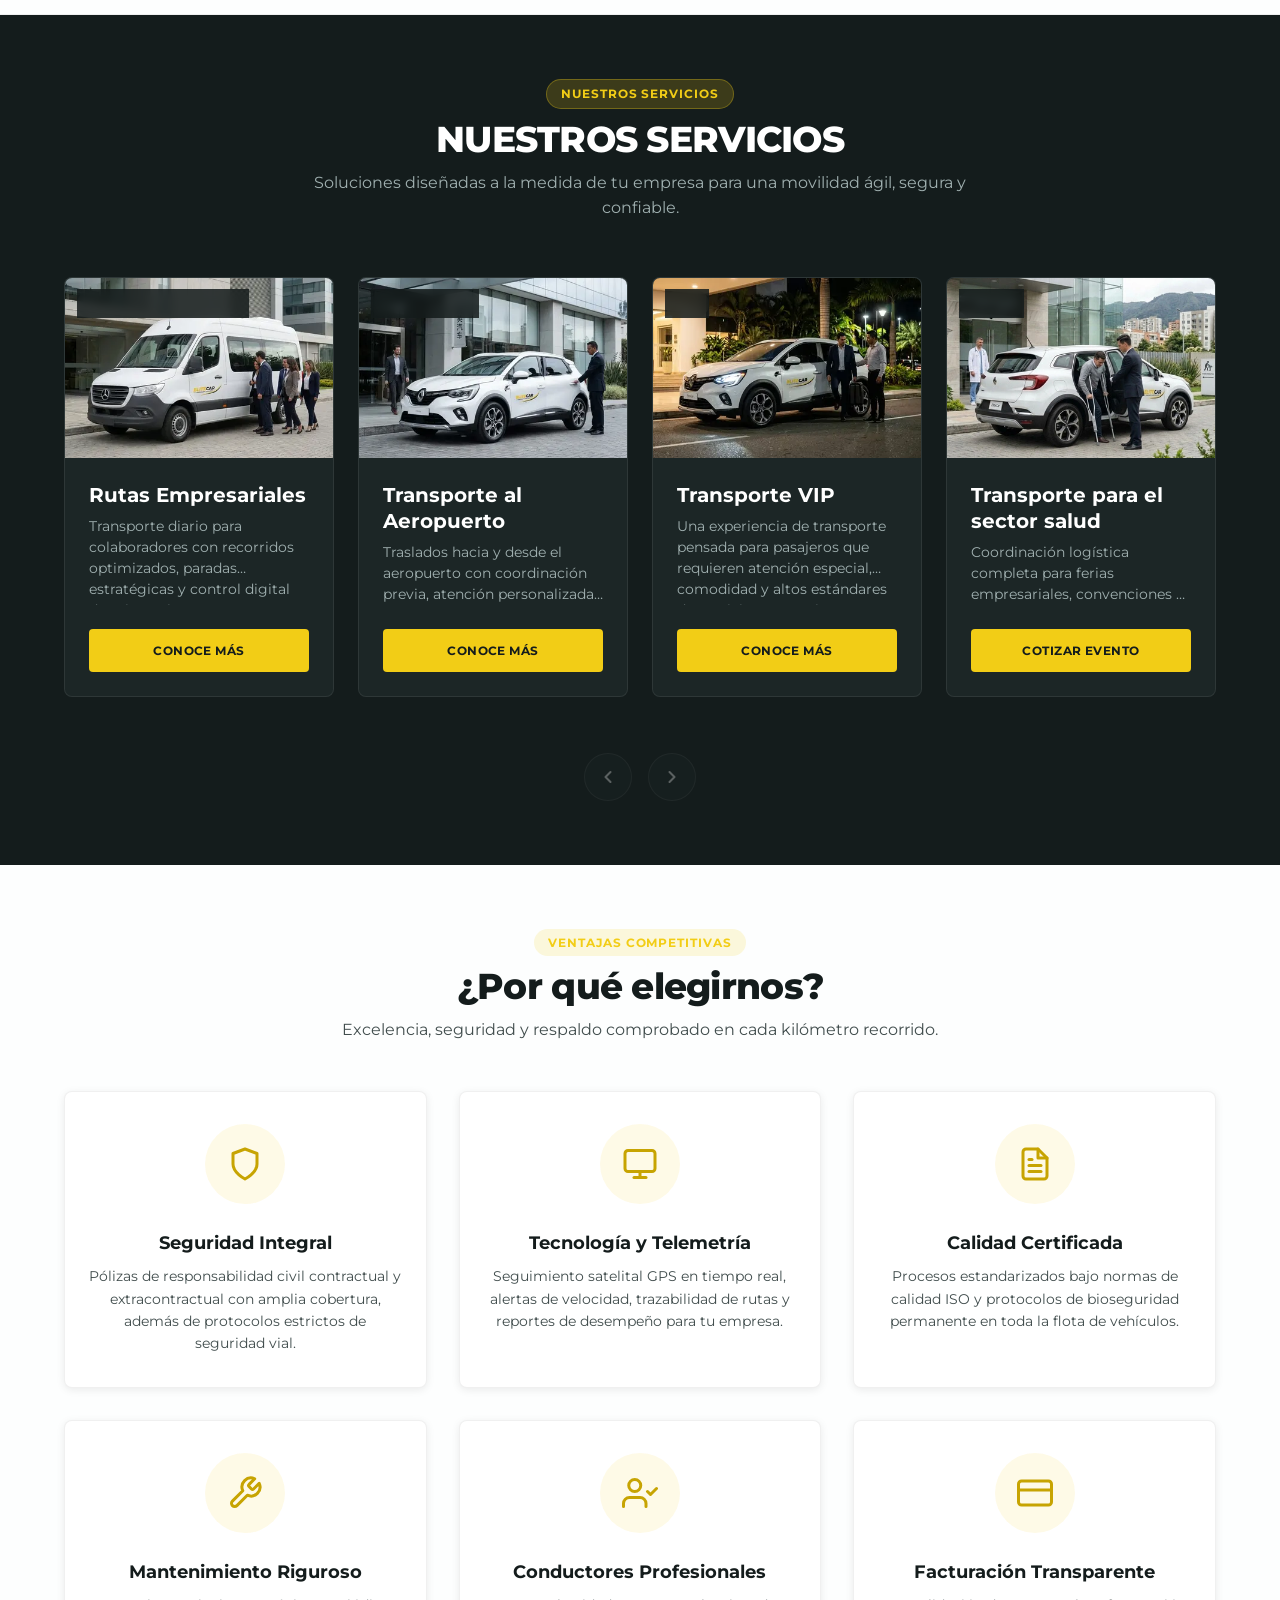
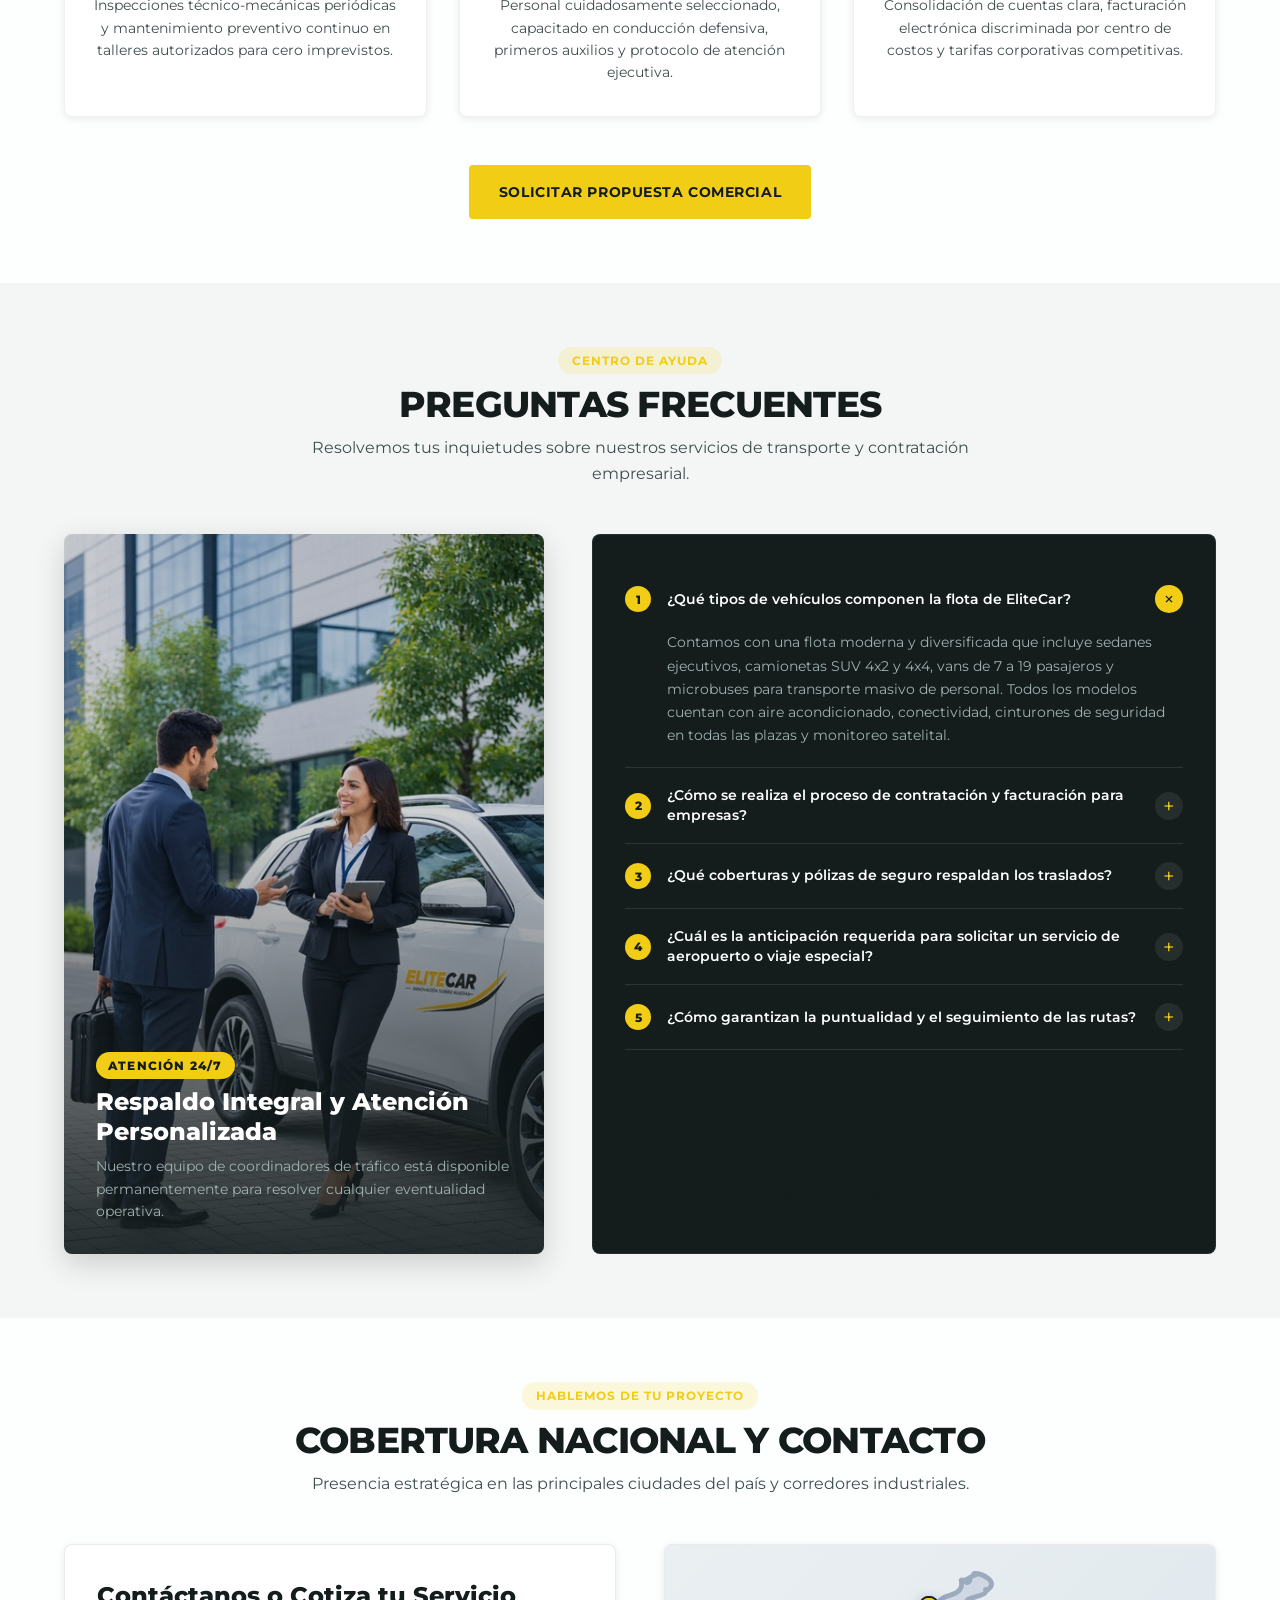
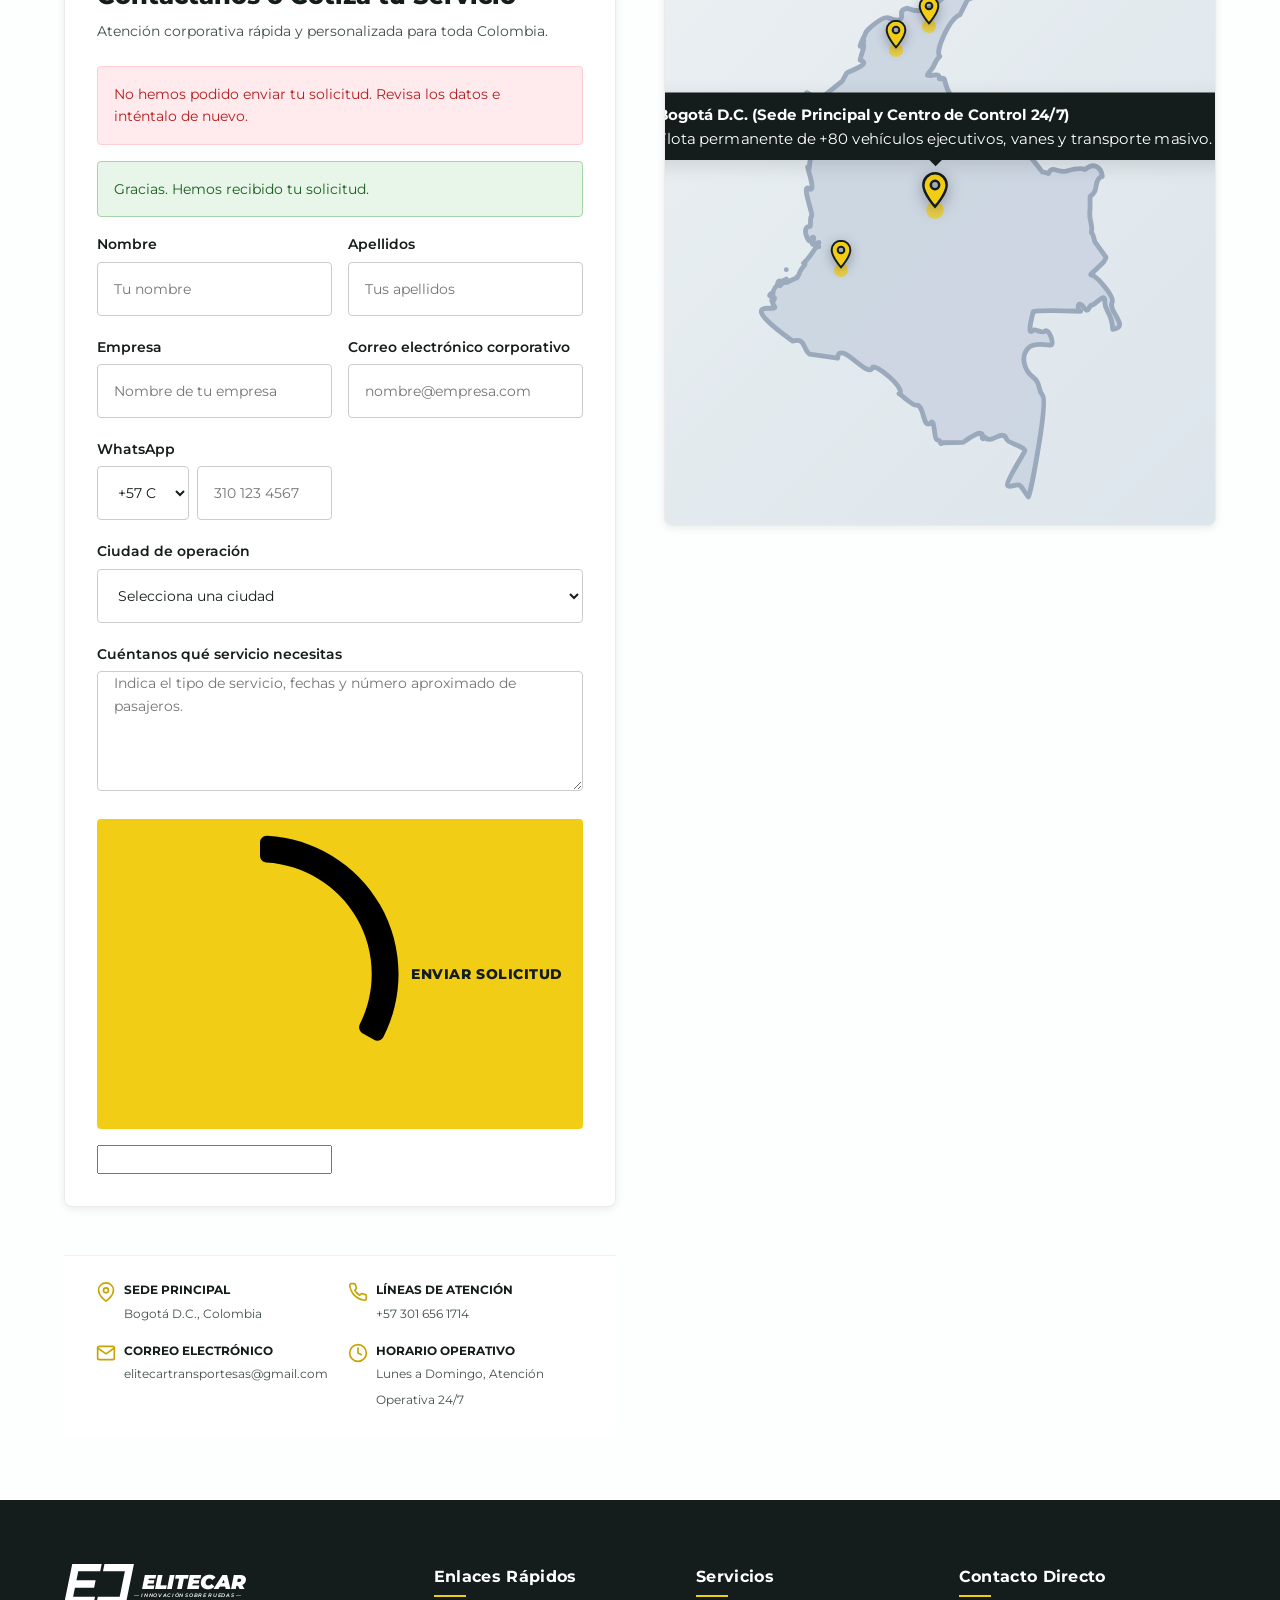
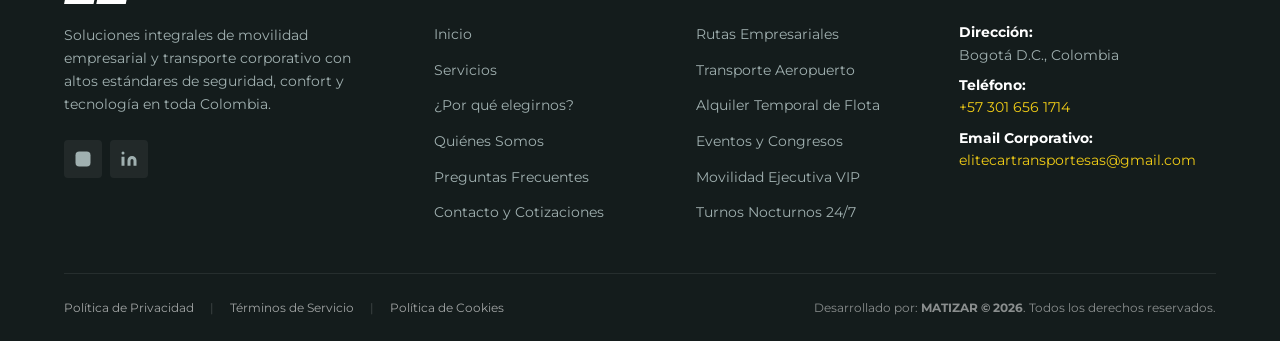
==== commit 6ab5388c: "added sitemap and linkedin profile link" ====
--- a/index.html
+++ b/index.html
@@ -22,7 +22,7 @@
   <meta property="og:description"
     content="Soluciones integrales de movilidad empresarial y transporte corporativo con altos estándares de seguridad y puntualidad.">
   <!-- JSON:SOCIAL_IMAGE:START -->
-<meta property="og:image" content="https://elitecar-website-phi.vercel.app/assets/images/opengraph/open-graph-rz-sm.jpg">
+<meta property="og:image" content="https://www.elitecar.com.co/assets/images/opengraph/open-graph-rz-sm.jpg">
 <!-- JSON:SOCIAL_IMAGE:END -->
   <meta property="og:locale" content="es_CO">
 
@@ -33,11 +33,11 @@
   <meta name="twitter:description"
     content="Rutas empresariales, transfer aeropuerto y alquiler de vehículos ejecutivos para empresas.">
   <!-- JSON:TWITTER_IMAGE:START -->
-<meta name="twitter:image" content="https://elitecar-website-phi.vercel.app/assets/images/opengraph/open-graph-rz-sm.jpg">
+<meta name="twitter:image" content="https://www.elitecar.com.co/assets/images/opengraph/open-graph-rz-sm.jpg">
 <!-- JSON:TWITTER_IMAGE:END -->
 
   <!-- Canonical URL -->
-  <link rel="canonical" href="https://elitecar.com.co/">
+  <link rel="canonical" href="https://www.elitecar.com.co/">
 
   <link rel="stylesheet" href="https://sibforms.com/forms/end-form/build/sib-styles.css">
   <!-- Stylesheet -->
@@ -716,7 +716,7 @@
                 <line x1="17.5" y1="6.5" x2="17.51" y2="6.5" />
               </svg>
             </a>
-            <a href="https://linkedin.com" target="_blank" rel="noopener noreferrer" class="social-icon-btn"
+            <a href="https://www.linkedin.com/company/elitecar-transporte/" target="_blank" rel="noopener noreferrer" class="social-icon-btn"
               aria-label="Conéctate en LinkedIn">
               <svg viewBox="0 0 24 24">
                 <path d="M16 8a6 6 0 0 1 6 6v7h-4v-7a2 2 0 0 0-2-2 2 2 0 0 0-2 2v7h-4v-7a6 6 0 0 1 6-6z" />
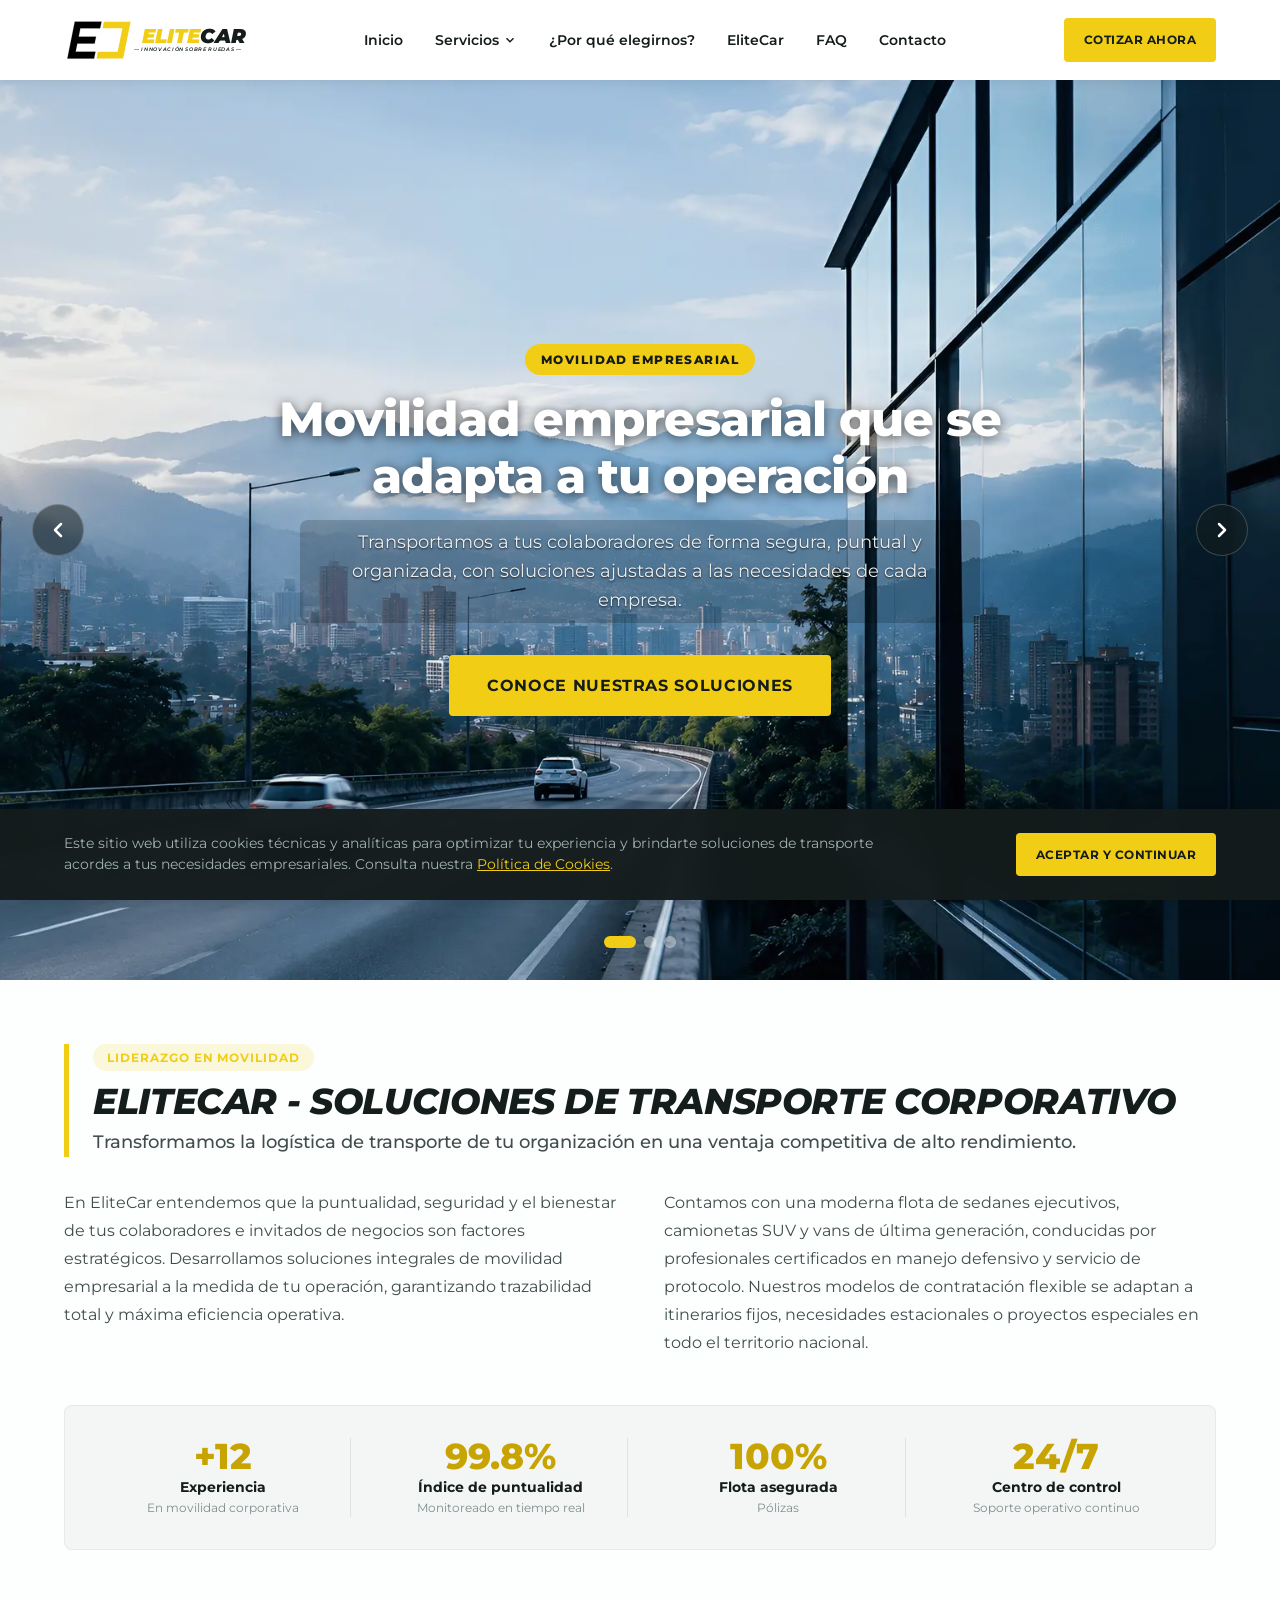
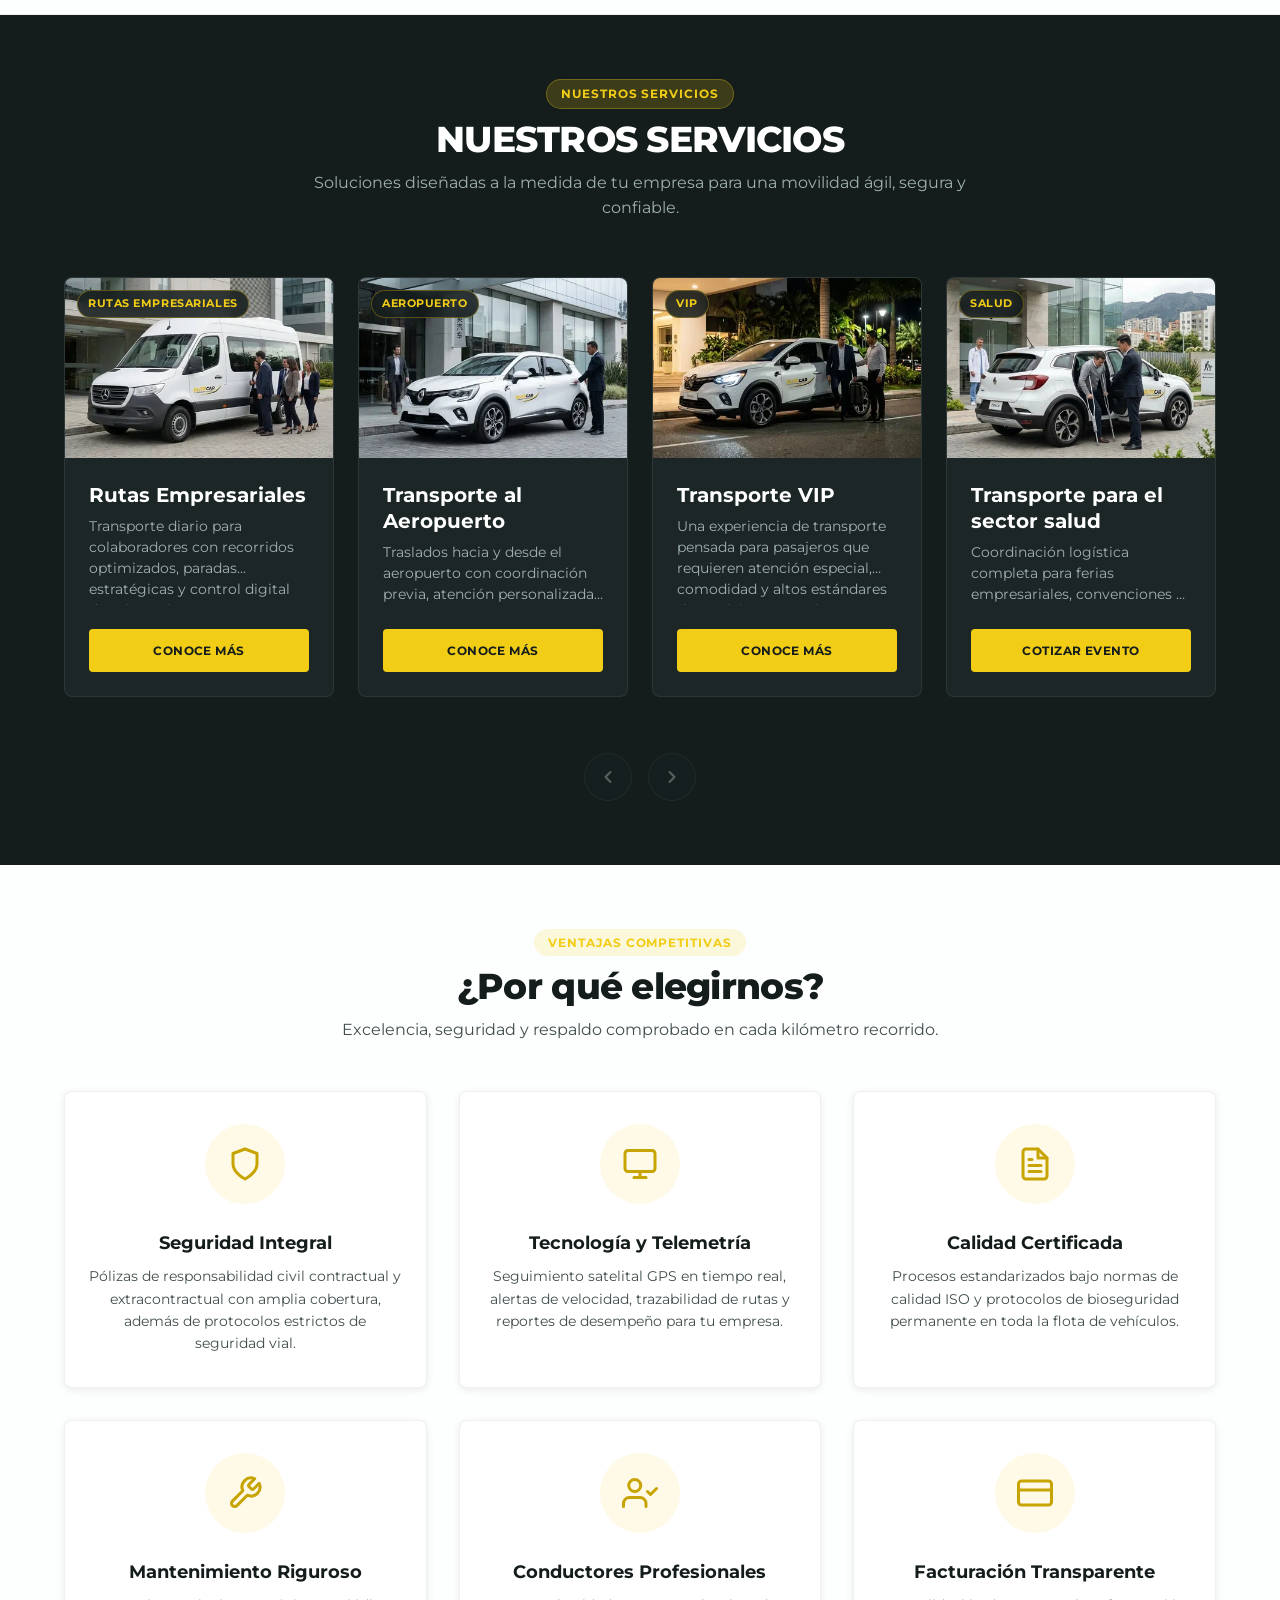
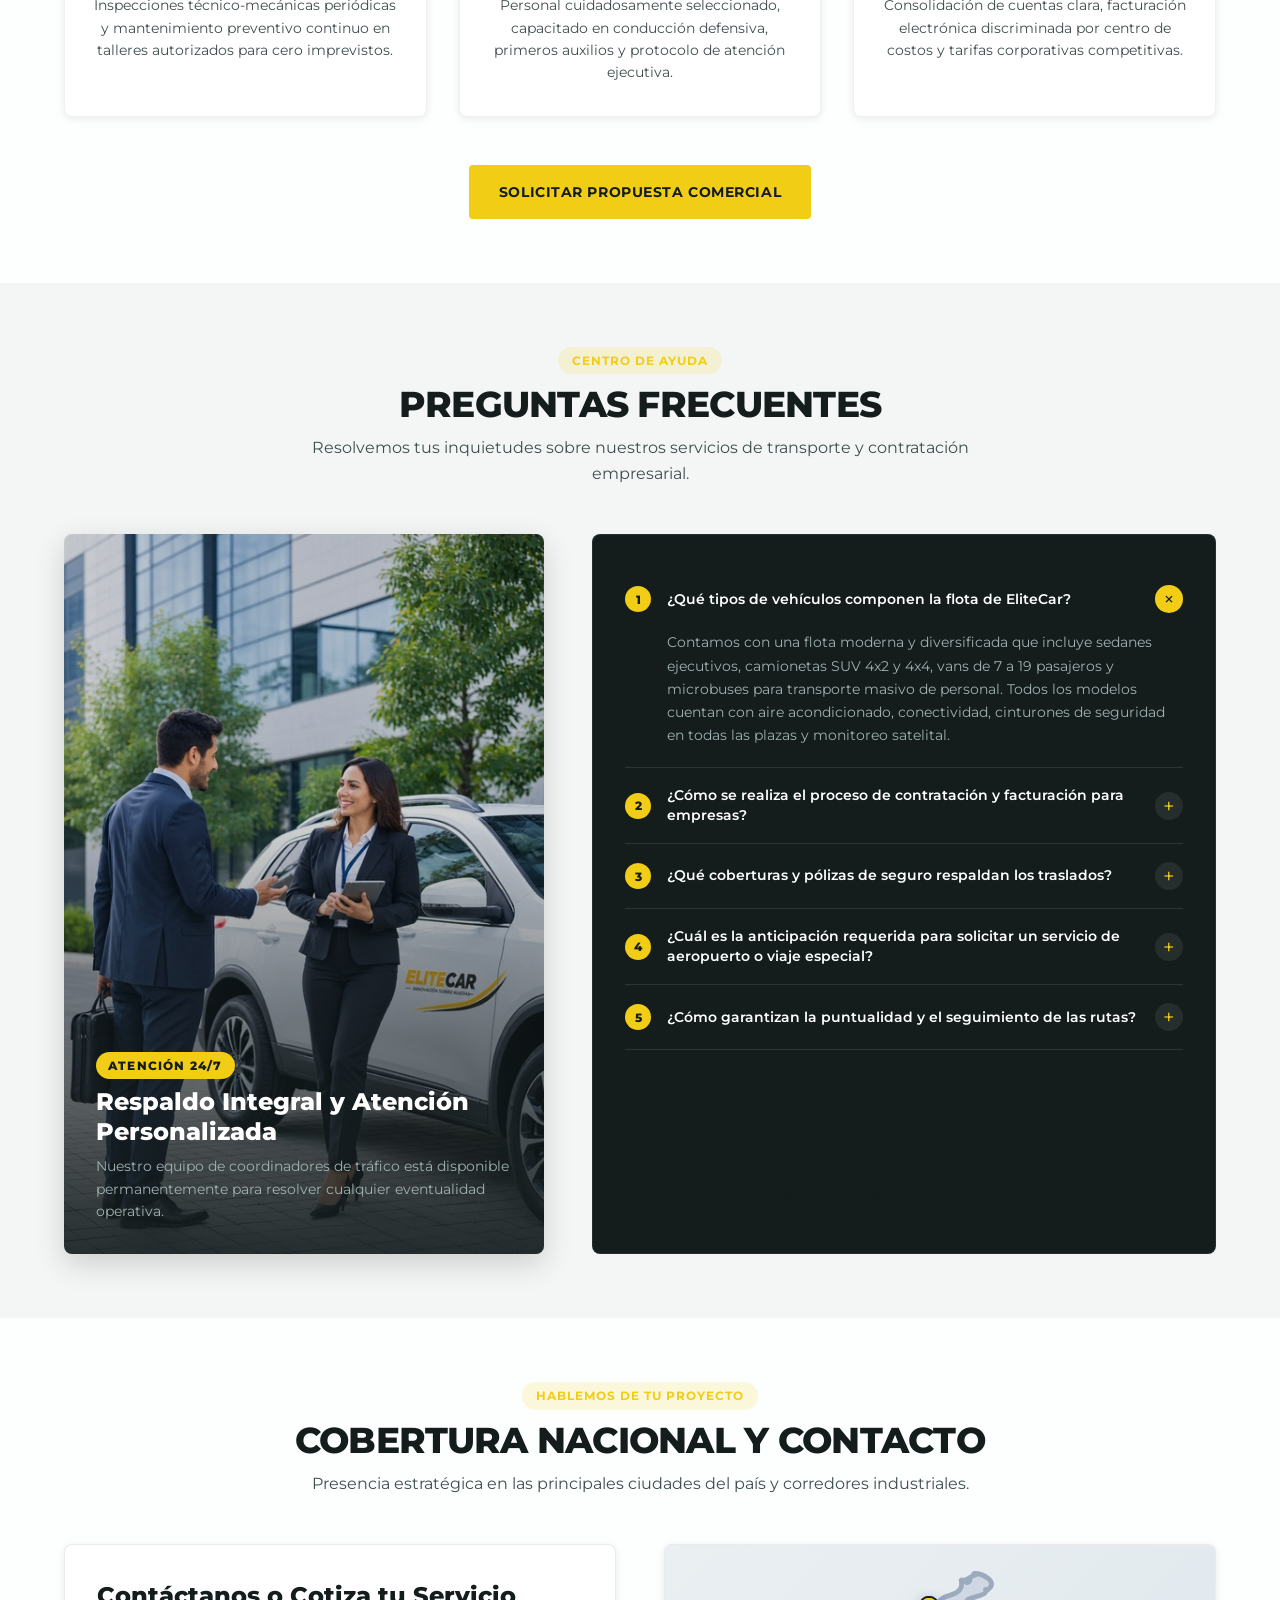
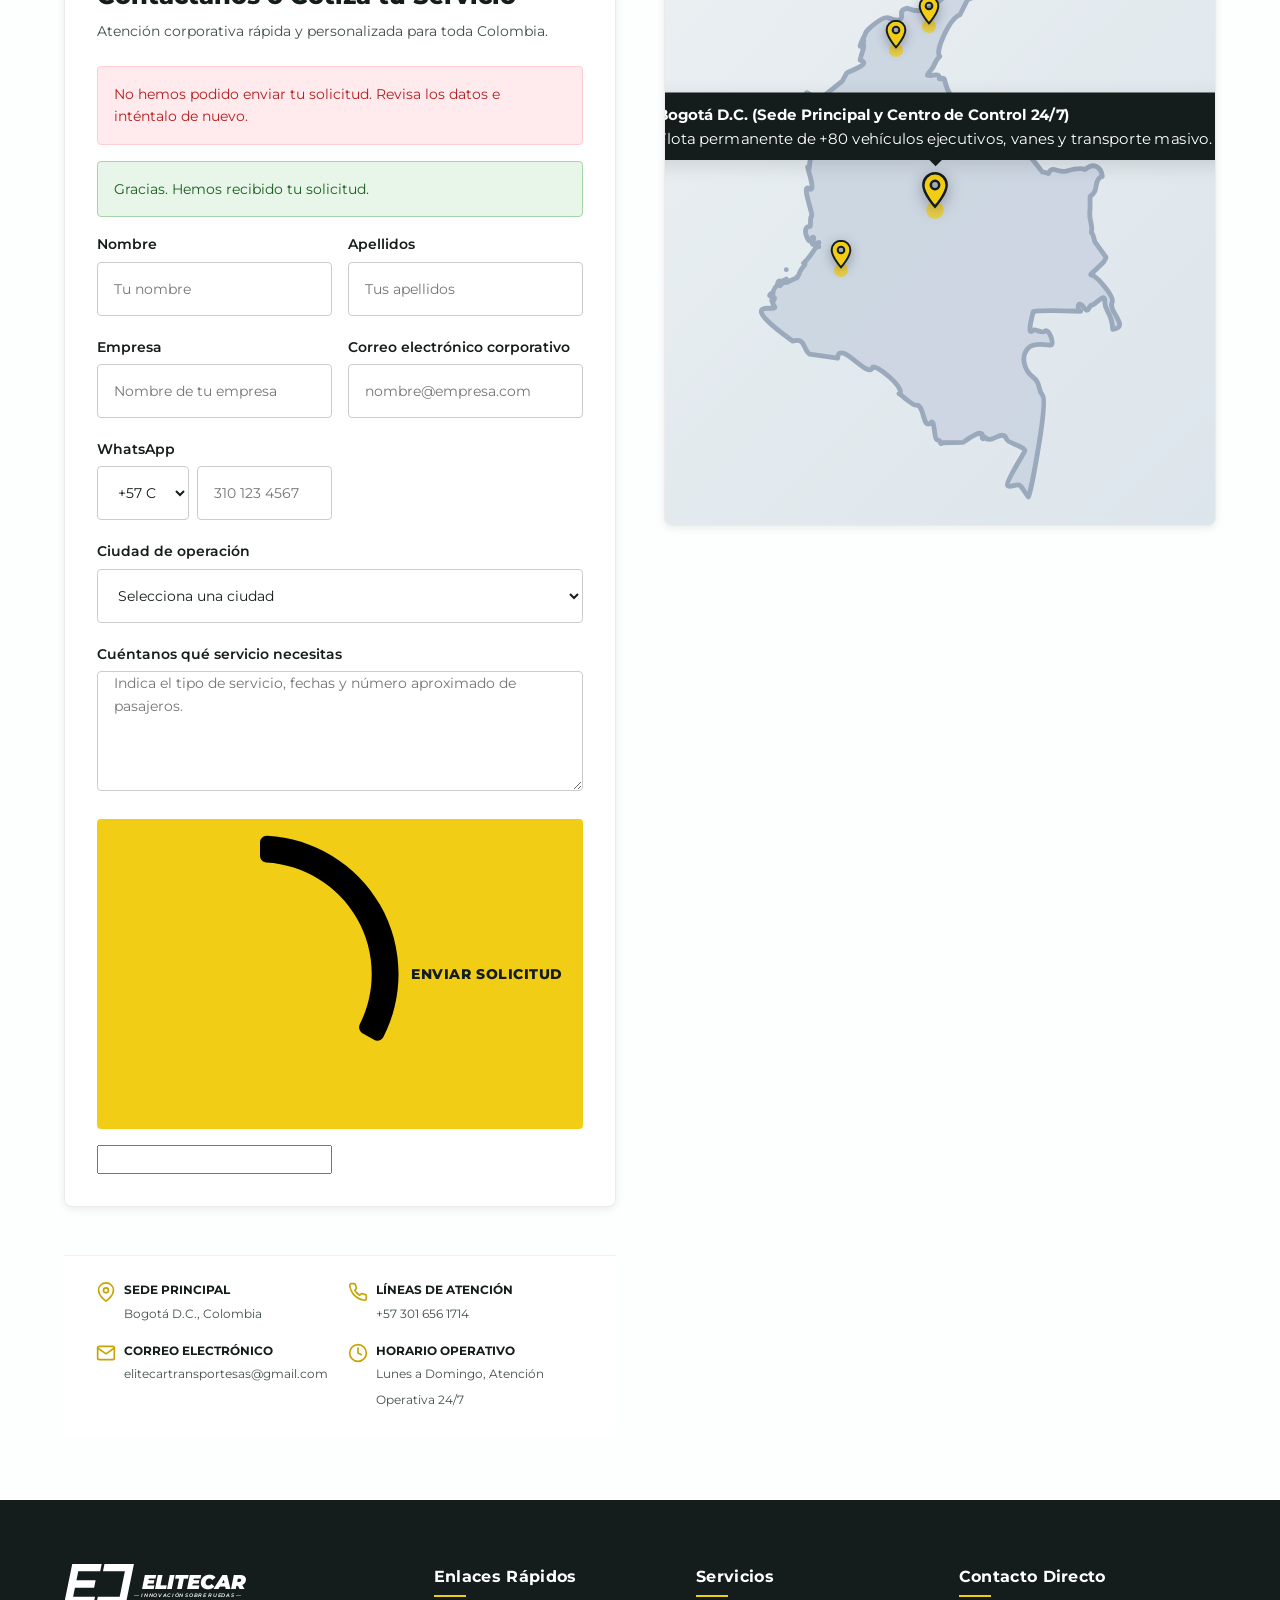
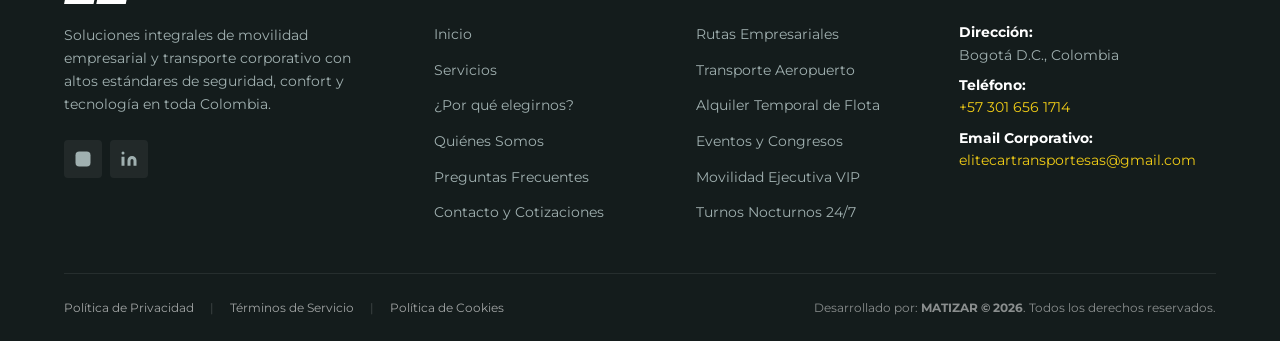
==== commit 8fb57694: "SEO improvements - defined preferer domain and xml sitemap improvements" ====
--- a/index.html
+++ b/index.html
@@ -17,7 +17,7 @@
 
   <!-- Open Graph / Facebook / LinkedIn -->
   <meta property="og:type" content="website">
-  <meta property="og:url" content="https://elitecar.com.co/">
+  <meta property="og:url" content="https://www.elitecar.com.co/">
   <meta property="og:title" content="EliteCar - Innovación sobre ruedas | Transporte Empresarial">
   <meta property="og:description"
     content="Soluciones integrales de movilidad empresarial y transporte corporativo con altos estándares de seguridad y puntualidad.">
@@ -25,10 +25,11 @@
 <meta property="og:image" content="https://www.elitecar.com.co/assets/images/opengraph/open-graph-rz-sm.jpg">
 <!-- JSON:SOCIAL_IMAGE:END -->
   <meta property="og:locale" content="es_CO">
+  <meta property="og:site_name" content="EliteCar">
 
   <!-- Twitter Card -->
   <meta name="twitter:card" content="summary_large_image">
-  <meta name="twitter:url" content="https://elitecar.com.co/">
+  <meta name="twitter:url" content="https://www.elitecar.com.co/">
   <meta name="twitter:title" content="EliteCar - Transporte Corporativo en Colombia">
   <meta name="twitter:description"
     content="Rutas empresariales, transfer aeropuerto y alquiler de vehículos ejecutivos para empresas.">
@@ -48,16 +49,17 @@
 
   <!-- Schema.org JSON-LD Structured Data -->
   <!-- JSON:BUSINESS_SCHEMA:START -->
-<script type="application/ld+json">{"image":"https://elitecar.com.co/assets/images/hero/hero_01_movilidad-empresarial.webp","url":"https://elitecar.com.co/","description":"Transformamos la logística de transporte de tu organización en una ventaja competitiva de alto rendimiento.","@type":"LocalBusiness","telephone":"+57 (601) 745-8890","@context":"https://schema.org","name":"EliteCar Soluciones de Transporte S.A.S.","address":"Carrera 7 # 116-50, Oficina 502, Bogotá","areaServed":["Bogotá D.C.","Medellín","Cali","Barranquilla","Cartagena"],"email":"contacto@elitecar.com.co"}</script>
+<script type="application/ld+json">{"image":"https://www.elitecar.com.co/assets/images/hero/hero_01_movilidad-empresarial.webp","url":"https://www.elitecar.com.co/","description":"Transformamos la logística de transporte de tu organización en una ventaja competitiva de alto rendimiento.","@type":"LocalBusiness","telephone":"+57 (601) 745-8890","@context":"https://schema.org","name":"EliteCar Soluciones de Transporte S.A.S.","address":"Carrera 7 # 116-50, Oficina 502, Bogotá","areaServed":["Bogotá D.C.","Medellín","Cali","Barranquilla","Cartagena"],"email":"contacto@elitecar.com.co"}</script>
 <!-- JSON:BUSINESS_SCHEMA:END -->
   <!-- JSON:FAQ_SCHEMA:START -->
 <script type="application/ld+json">{"@context":"https://schema.org","mainEntity":[{"acceptedAnswer":{"text":"Contamos con una flota moderna y diversificada que incluye sedanes ejecutivos, camionetas SUV 4x2 y 4x4, vans de 7 a 19 pasajeros y microbuses para transporte masivo de personal. Todos los modelos cuentan con aire acondicionado, conectividad, cinturones de seguridad en todas las plazas y monitoreo satelital.","@type":"Answer"},"name":"¿Qué tipos de vehículos componen la flota de EliteCar?","@type":"Question"},{"acceptedAnswer":{"text":"Diseñamos un contrato marco de prestación de servicios ajustado a las necesidades de tu empresa (tiempo fijo, por demanda o bolsa de horas). La facturación se emite de forma electrónica quincenal o mensual, acompañada de un informe detallado de servicios, fechas, usuarios transportados y centros de costos.","@type":"Answer"},"name":"¿Cómo se realiza el proceso de contratación y facturación para empresas?","@type":"Question"},{"acceptedAnswer":{"text":"Todos nuestros servicios operan con pólizas de Responsabilidad Civil Contractual (RCC) y Extracontractual (RCE) vigentes ante el Ministerio de Transporte de Colombia, con coberturas extendidas que protegen a los pasajeros, equipaje y terceros durante todo el trayecto.","@type":"Answer"},"name":"¿Qué coberturas y pólizas de seguro respaldan los traslados?","@type":"Question"},{"acceptedAnswer":{"text":"Para traslados ejecutivos al aeropuerto recomendamos reservar con un mínimo de 4 a 6 horas de anticipación. Para eventos corporativos de gran escala o rutas continuas de personal, coordinamos la logística con 48 horas previas para garantizar asignación de flota dedicada y verificación de itinerarios.","@type":"Answer"},"name":"¿Cuál es la anticipación requerida para solicitar un servicio de aeropuerto o viaje especial?","@type":"Question"},{"acceptedAnswer":{"text":"Nuestra central operativa monitorea el 100% de los vehículos mediante telemetría GPS en tiempo real. Esto nos permite anticipar congestiones de tráfico, ajustar rutas dinámicas, controlar límites de velocidad y enviar notificaciones de llegada tanto al coordinador de la empresa como al usuario.","@type":"Answer"},"name":"¿Cómo garantizan la puntualidad y el seguimiento de las rutas?","@type":"Question"},{"acceptedAnswer":{"text":"Sí, nuestros conductores pasan por rigurosos exámenes psicotécnicos, verificación de antecedentes y capacitaciones periódicas en manejo defensivo, primeros auxilios, normatividad vial nacional y protocolo de atención ejecutiva y confidencialidad.","@type":"Answer"},"name":"¿Los conductores cuentan con formación y certificación profesional?","@type":"Question"},{"acceptedAnswer":{"text":"Tenemos centros de operación y base permanente en Bogotá, Medellín, Cali, Barranquilla y Cartagena, y prestamos servicios intermunicipales y departamentales en todo el territorio colombiano según el requerimiento de tu compañía.","@type":"Answer"},"name":"¿Ofrecen cobertura a nivel nacional o únicamente en ciudades principales?","@type":"Question"},{"acceptedAnswer":{"text":"Sí, disponemos de camionetas SUV y vehículos blindados niveles II, III y IV con conductores escolta certificados por la Superintendencia de Vigilancia y Seguridad Privada, previa programación y evaluación de protocolo de seguridad.","@type":"Answer"},"name":"¿Disponen de vehículos blindados para ejecutivos o delegaciones de alta seguridad?","@type":"Question"}],"@type":"FAQPage"}</script>
 <!-- JSON:FAQ_SCHEMA:END -->
-<link rel="icon" type="image/png" href="/favicon.ico/favicon-96x96.png" sizes="96x96" />
-<link rel="icon" type="image/svg+xml" href="/favicon.ico/favicon.svg" />
-<link rel="shortcut icon" href="/favicon.ico/favicon.ico" />
-<link rel="apple-touch-icon" sizes="180x180" href="/favicon.ico/apple-touch-icon.png" />
-<link rel="manifest" href="/favicon.ico/site.webmanifest" />
+  <!-- Favicon y Accesos Directos -->
+  <link rel="icon" type="image/png" href="/favicon-96x96.png" sizes="96x96" />
+  <link rel="icon" type="image/svg+xml" href="/favicon.svg" />
+  <link rel="shortcut icon" href="/favicon.ico" />
+  <link rel="apple-touch-icon" sizes="180x180" href="/apple-touch-icon.png" />
+  <link rel="manifest" href="/site.webmanifest" />
 </head>
 
 <body>
